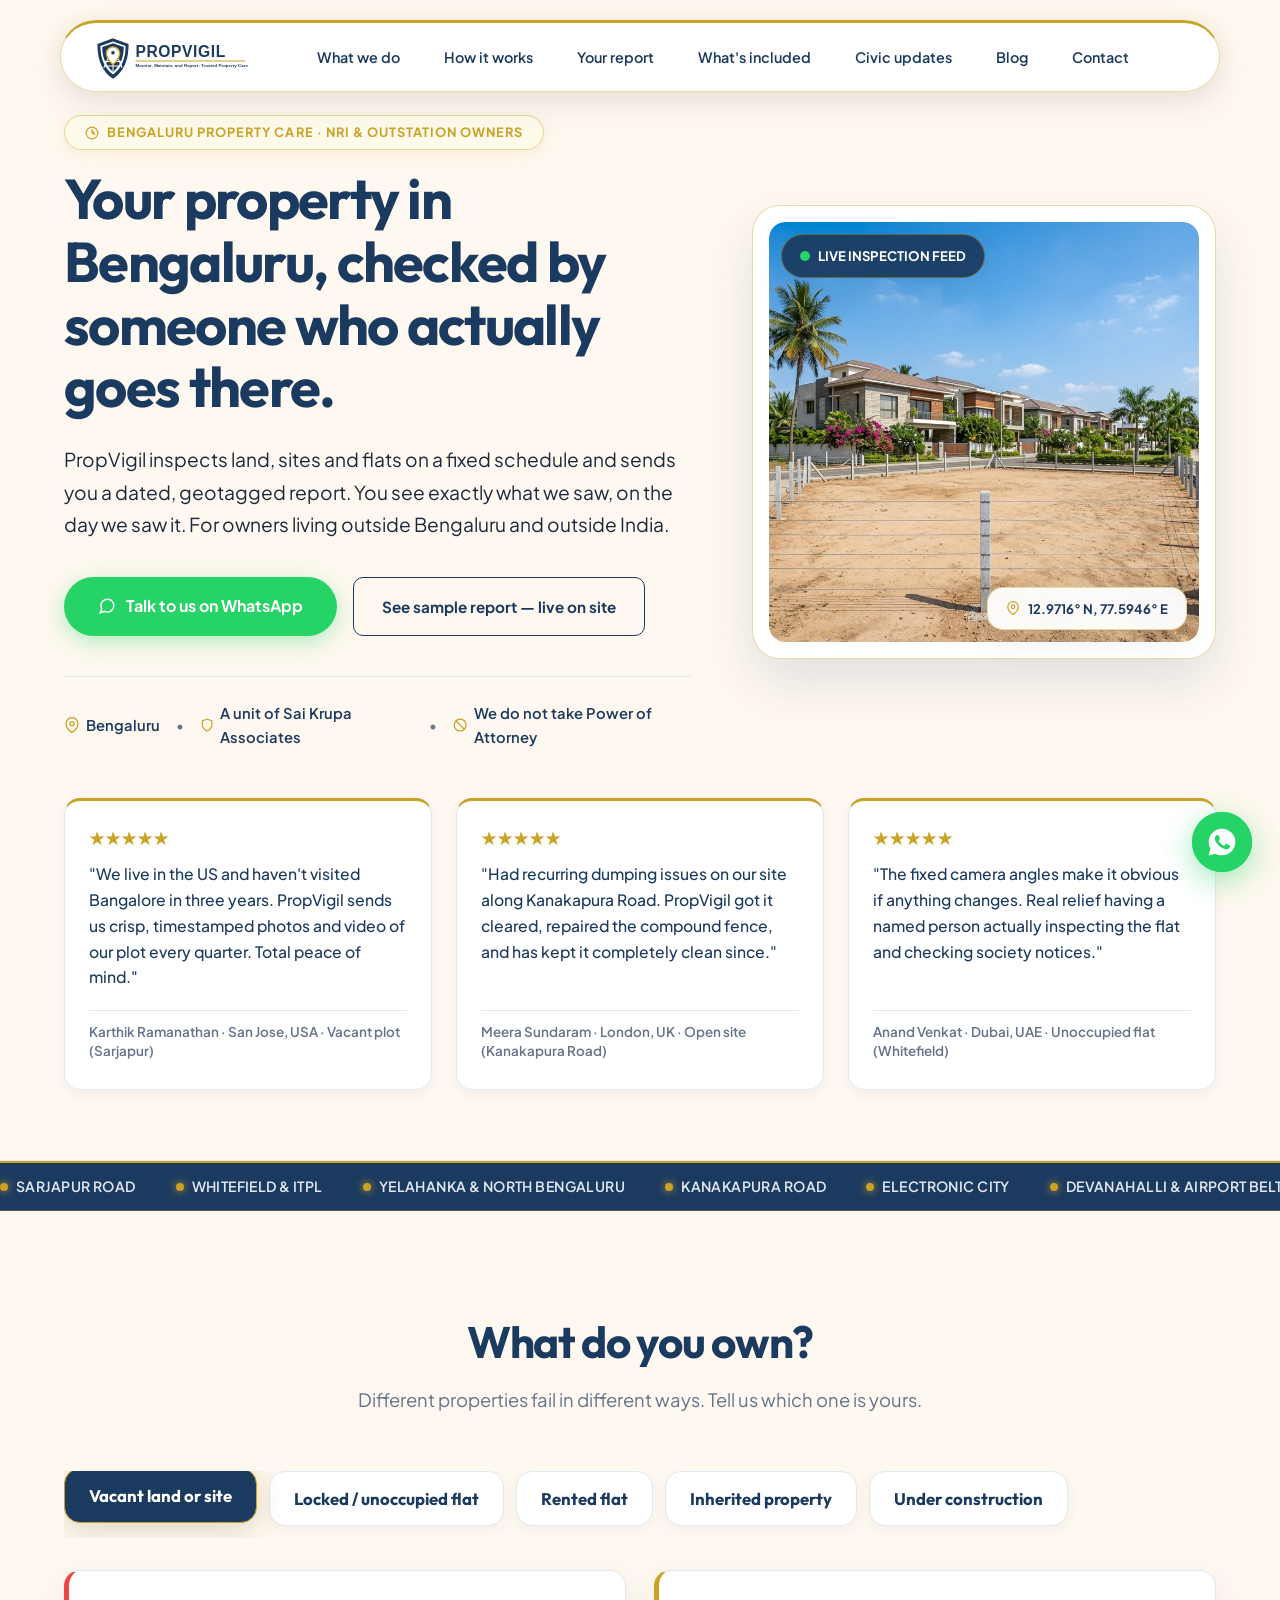
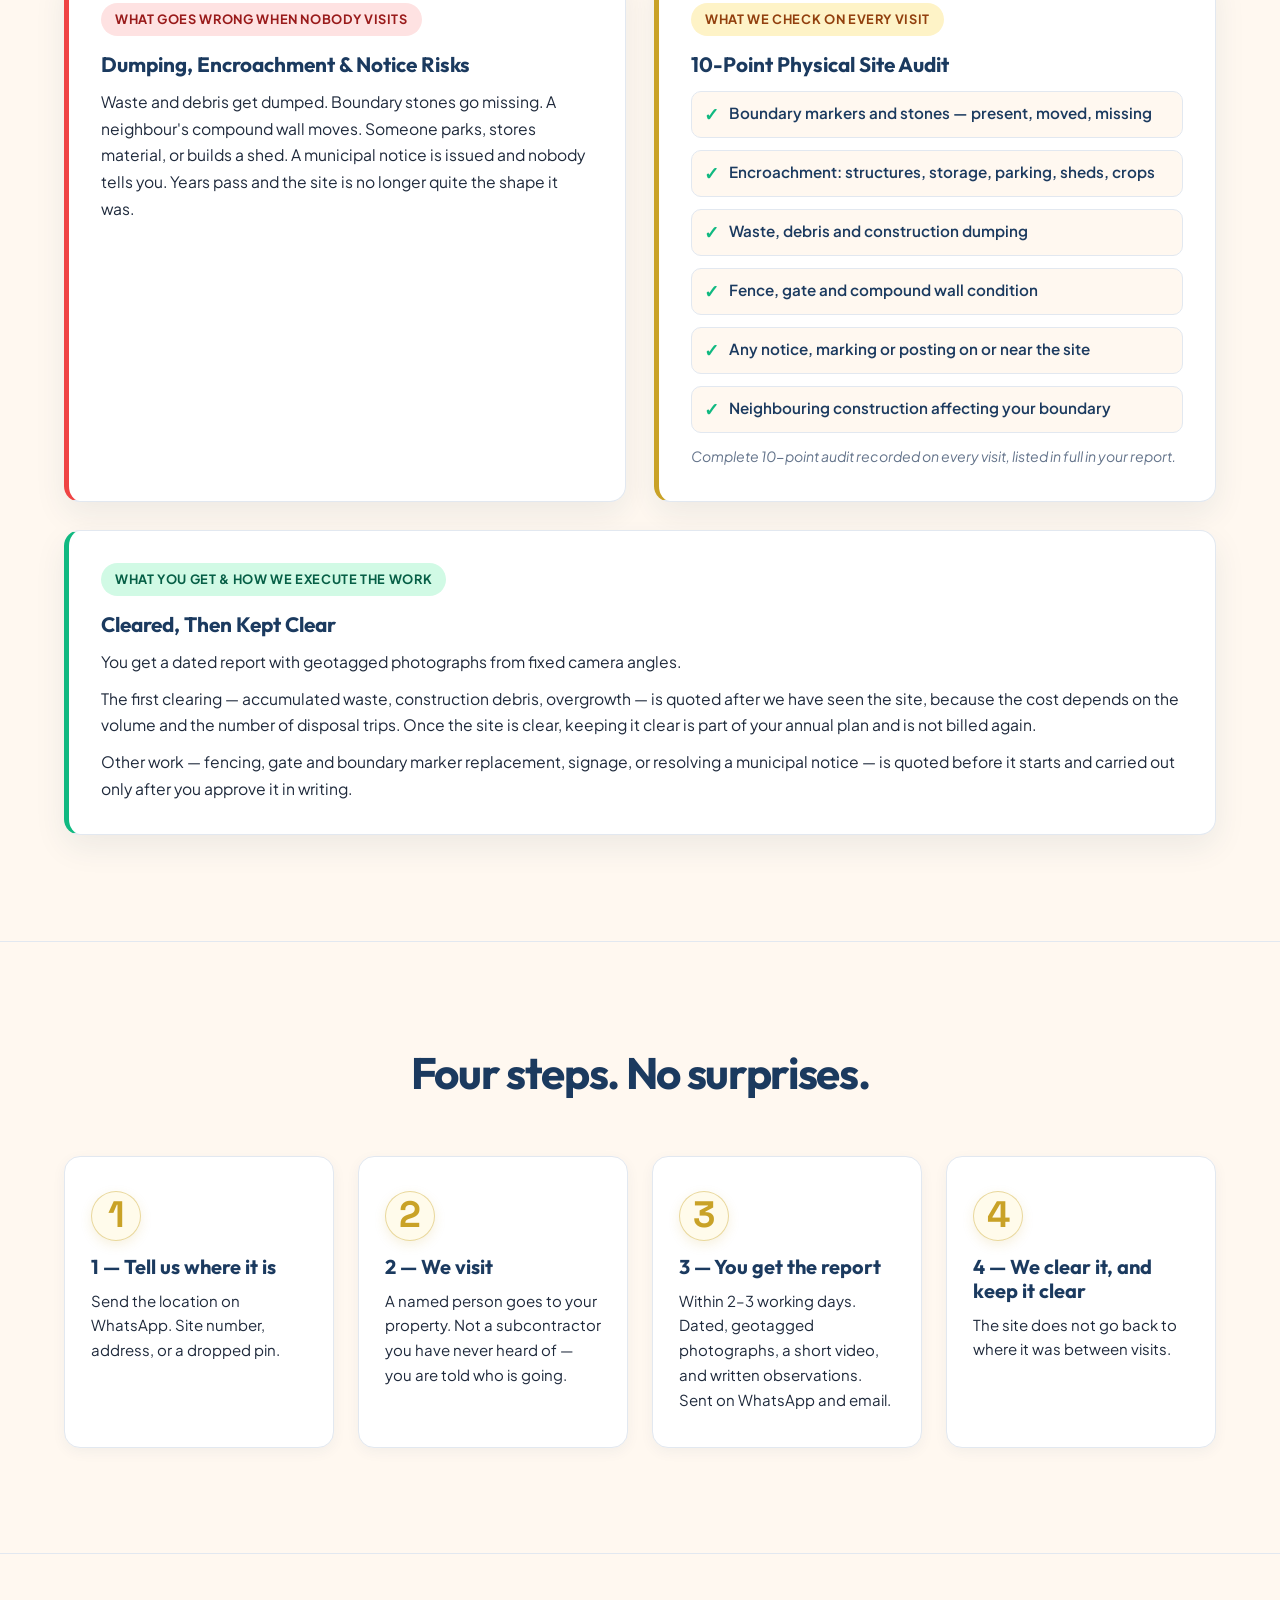
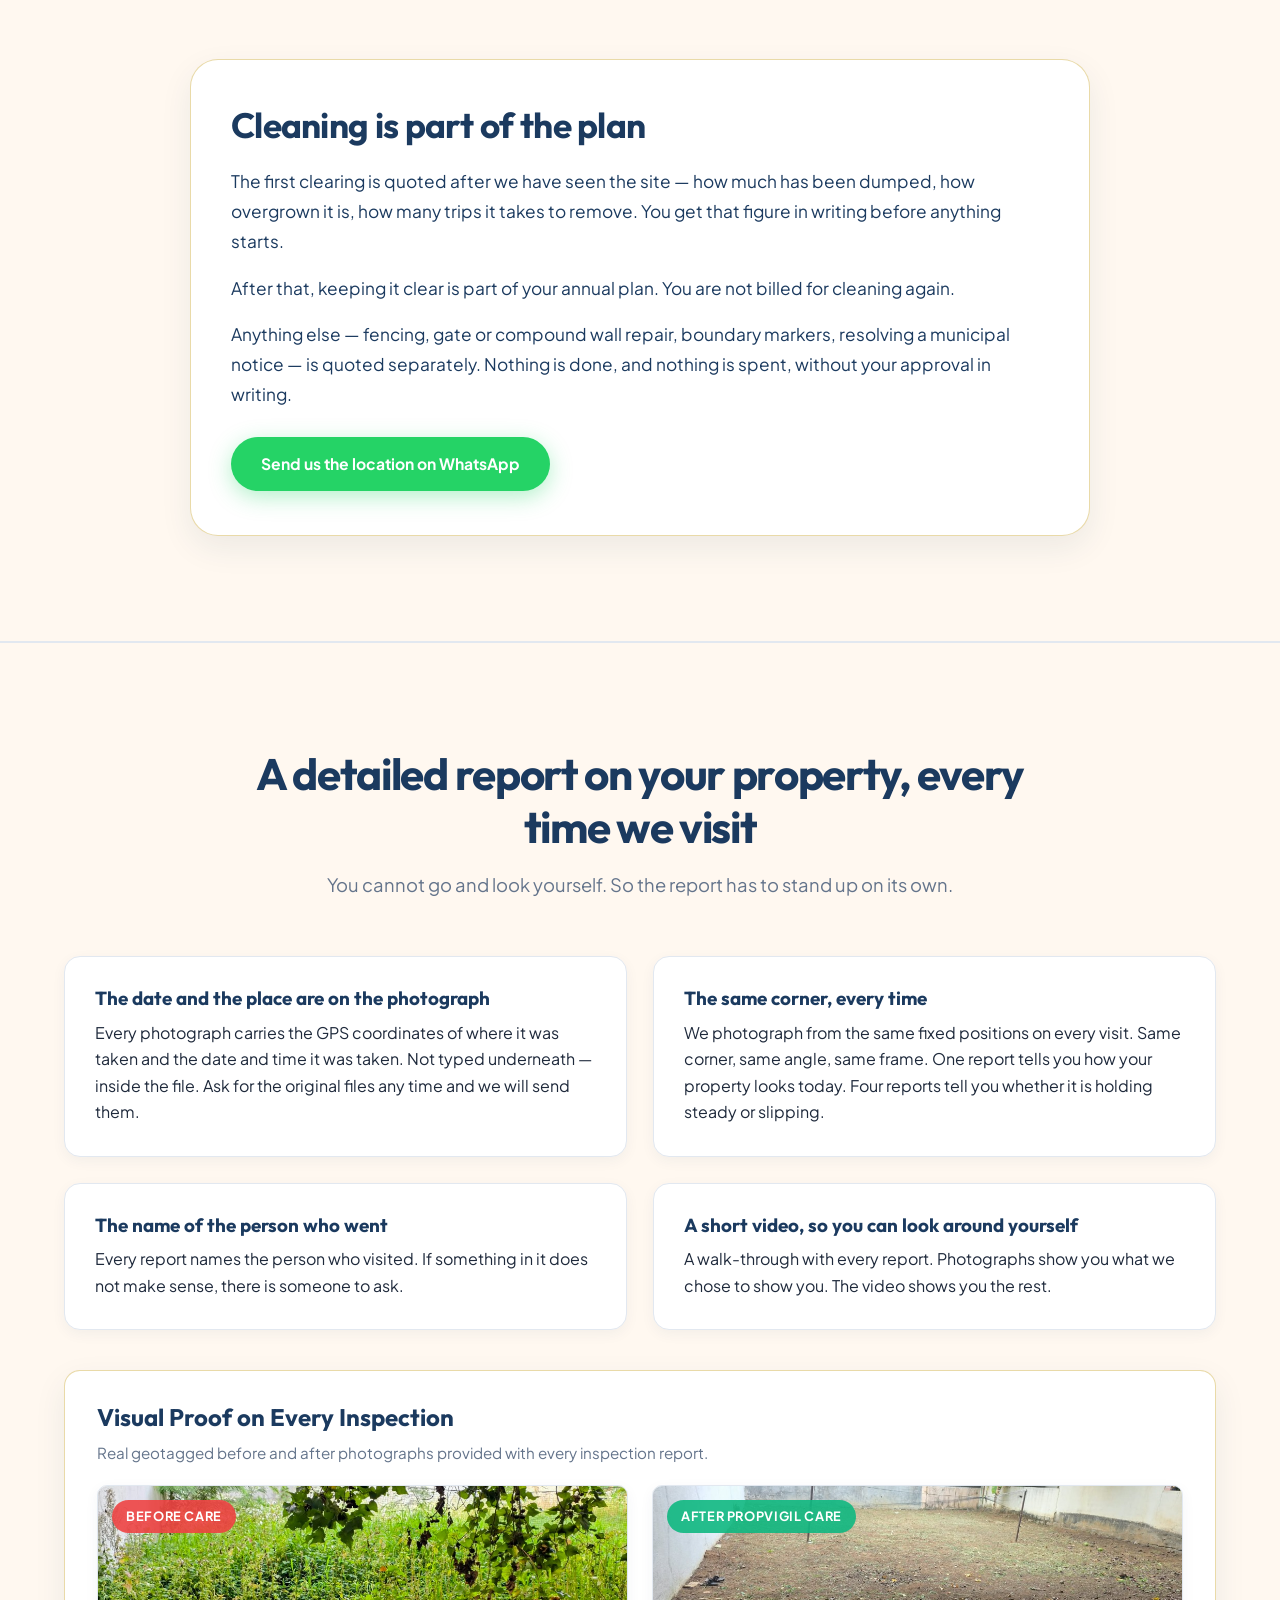
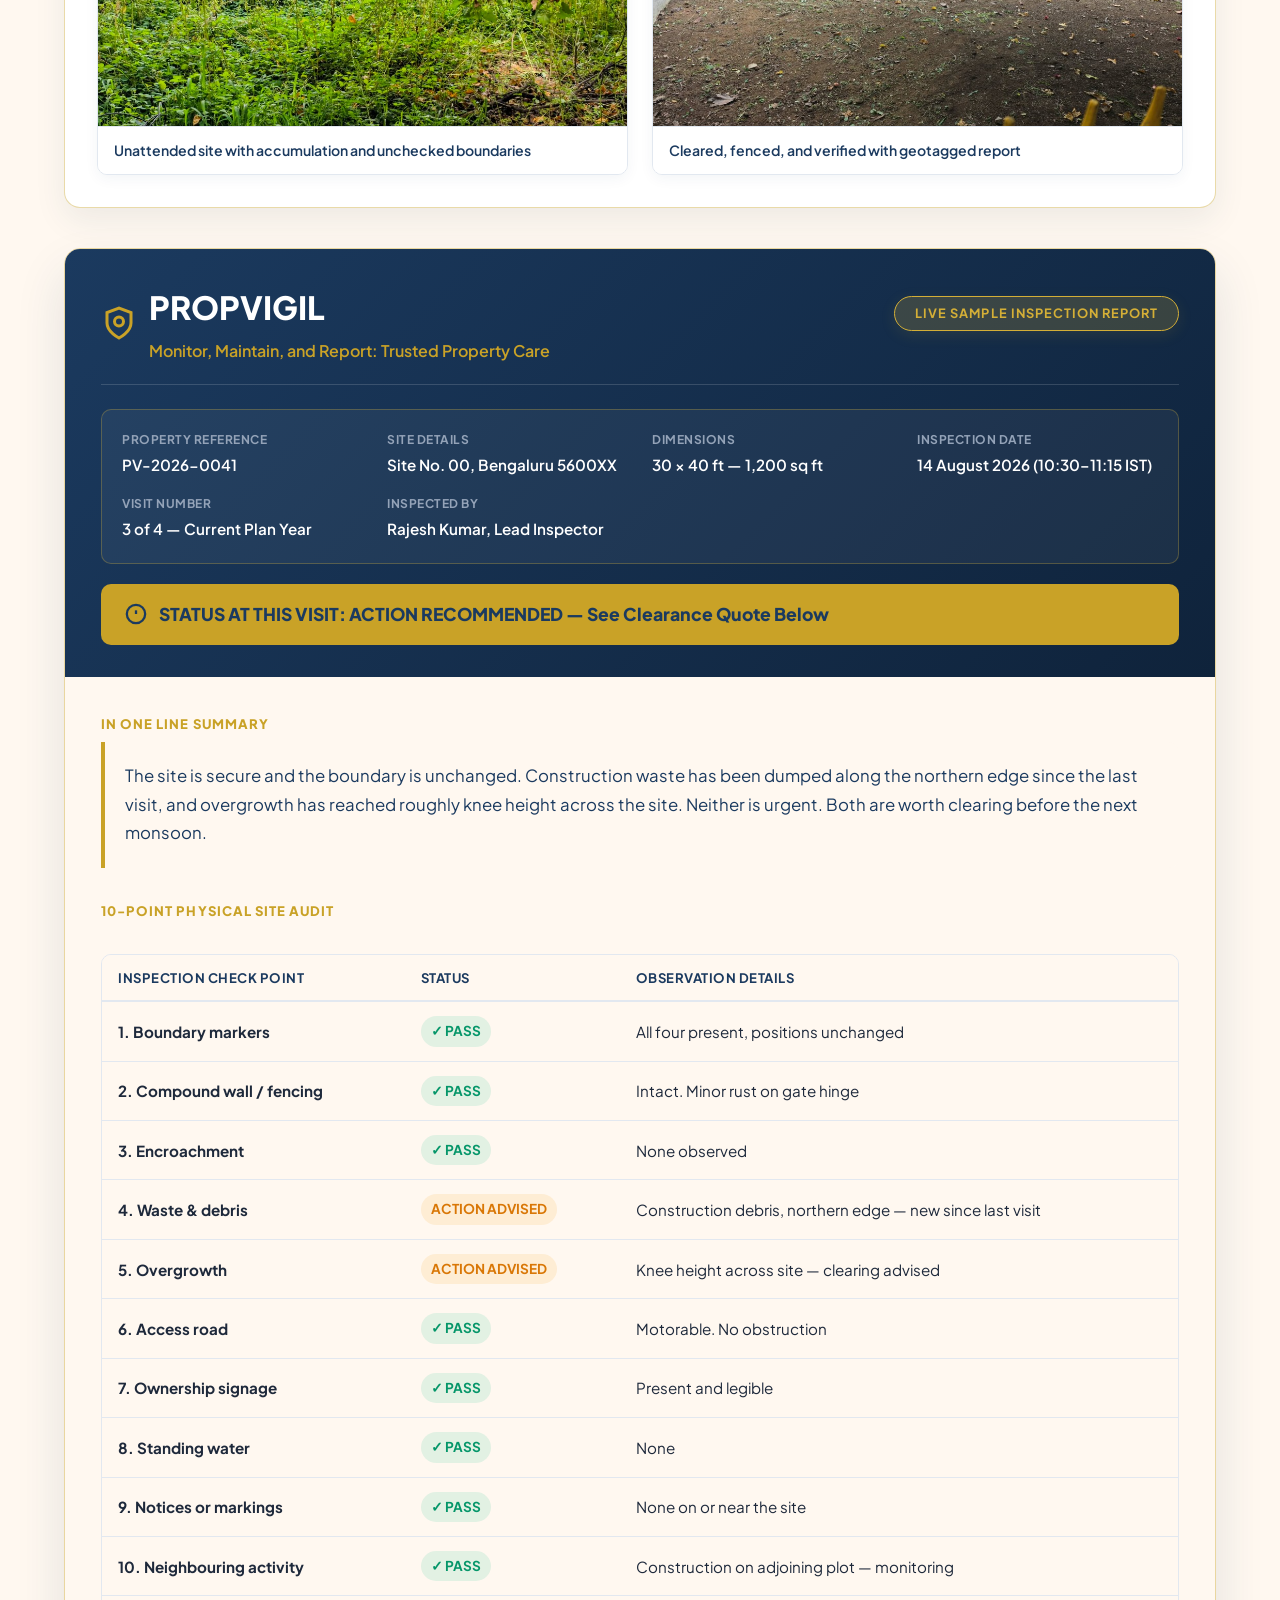
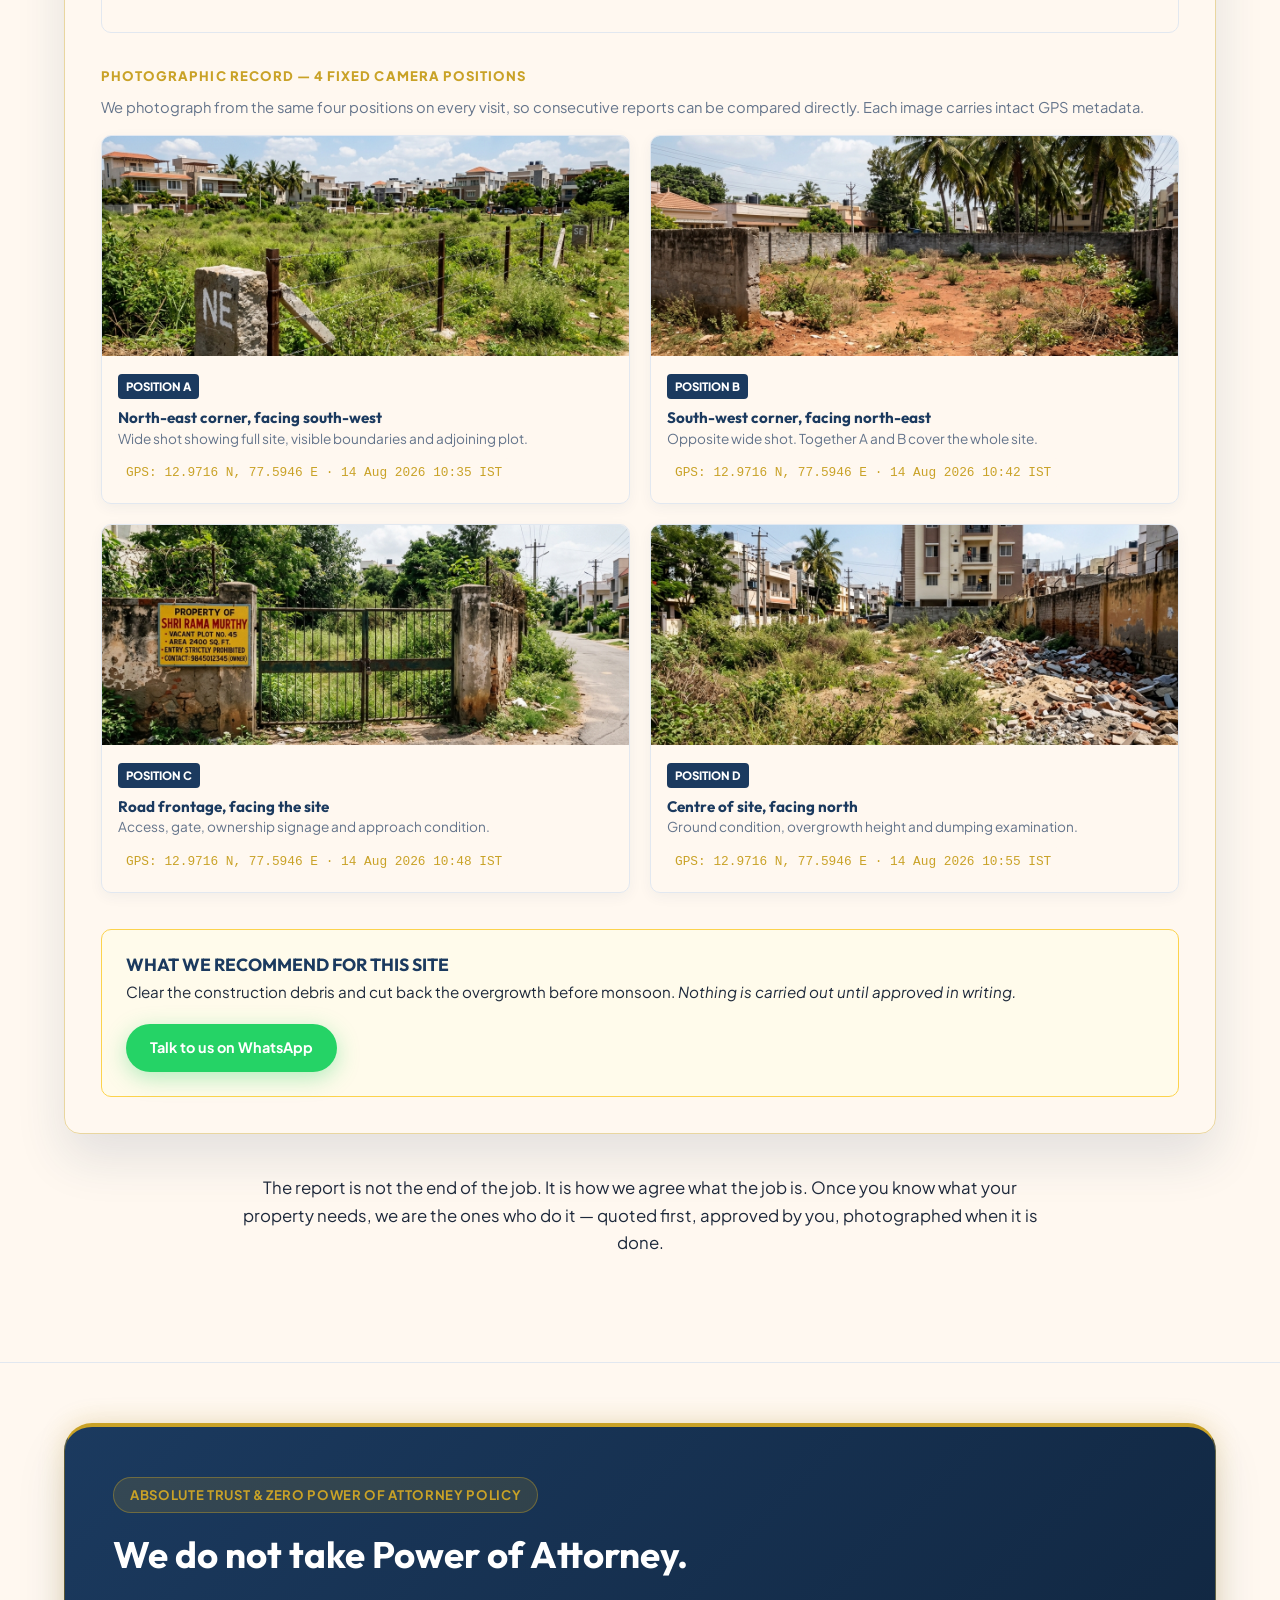
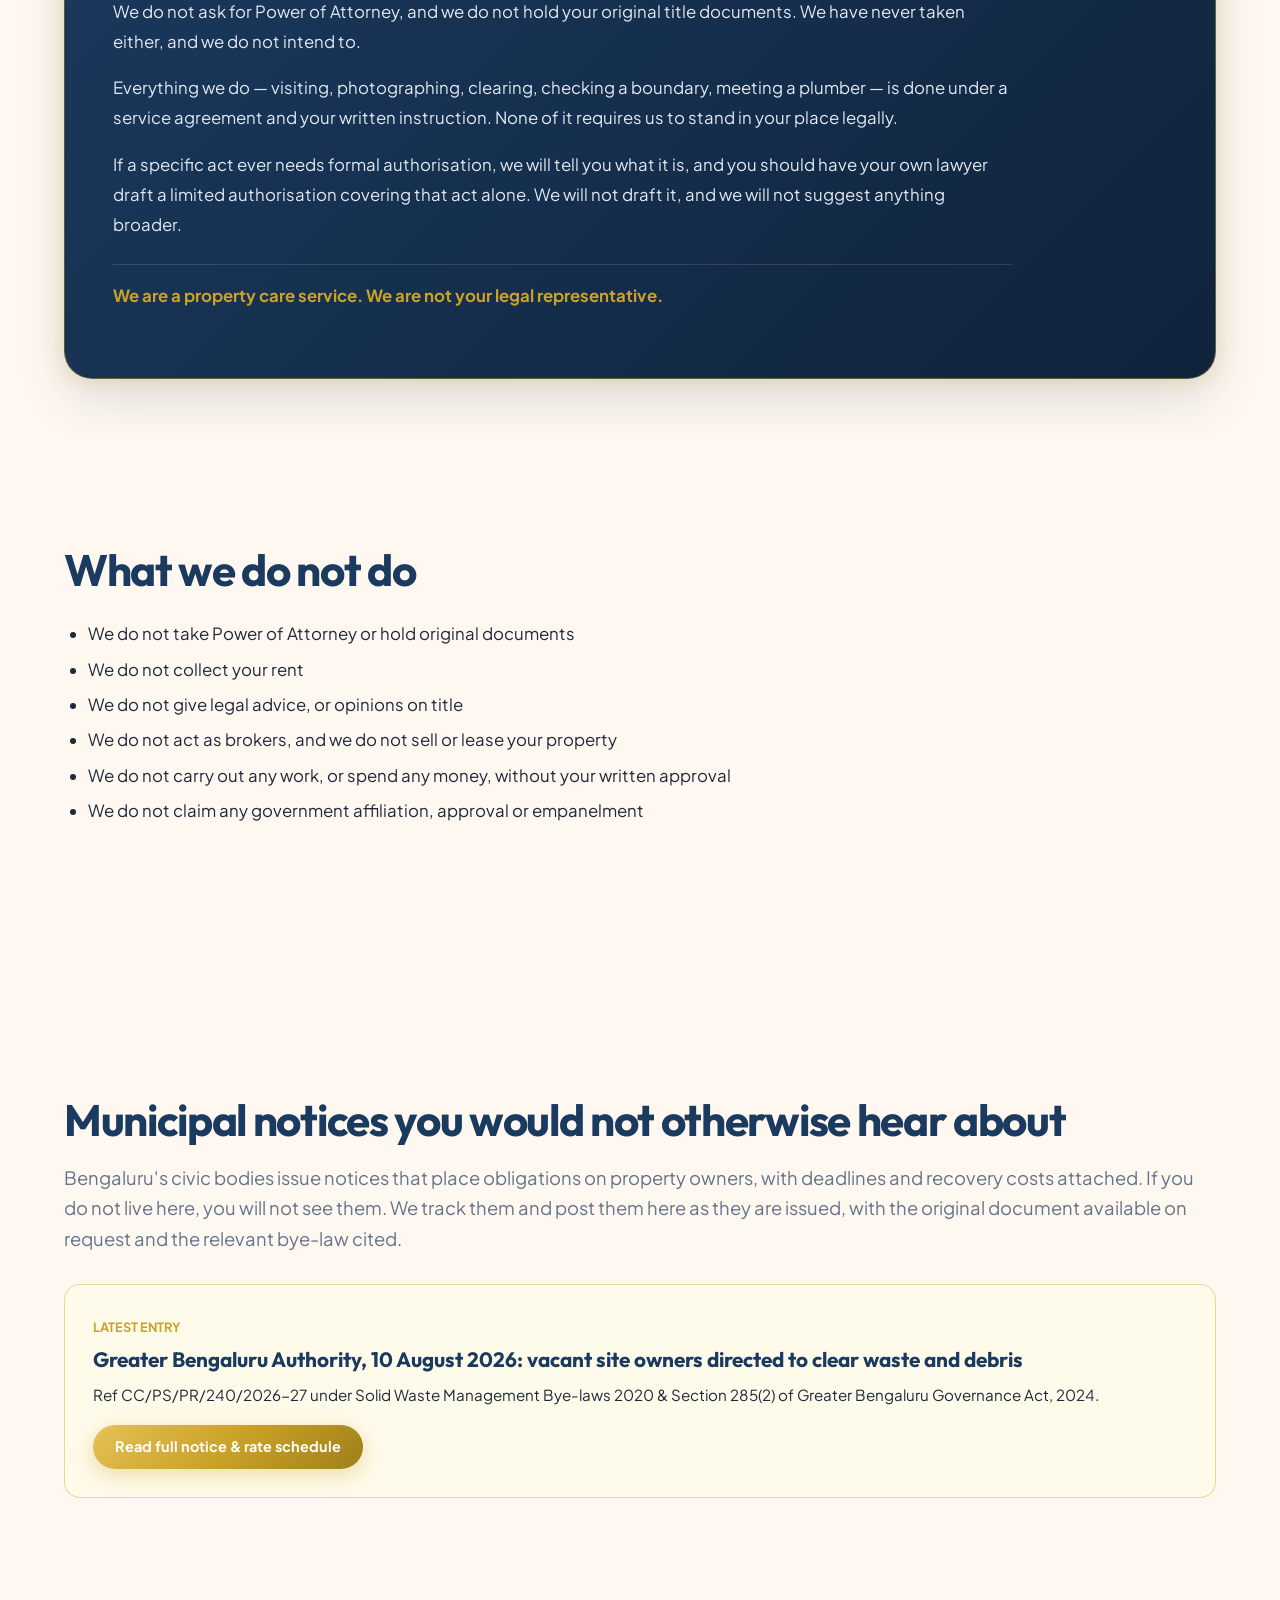
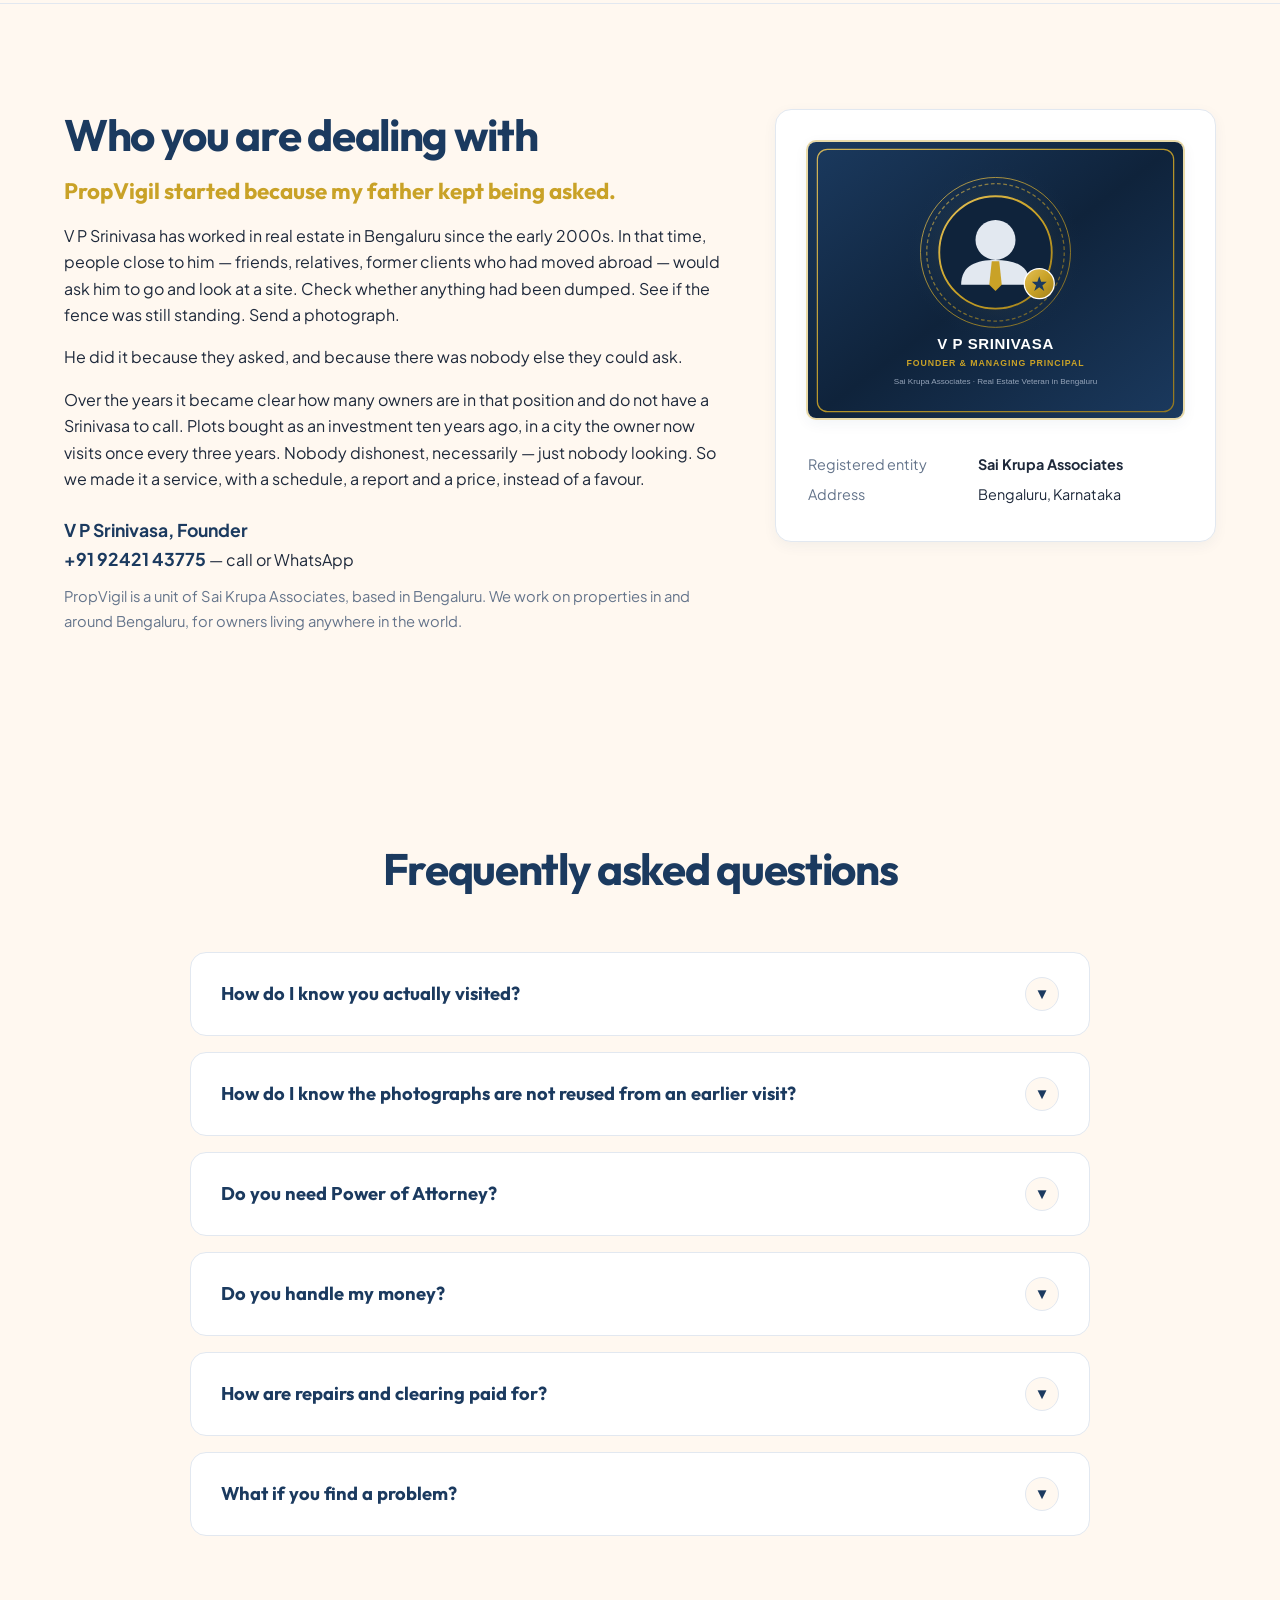
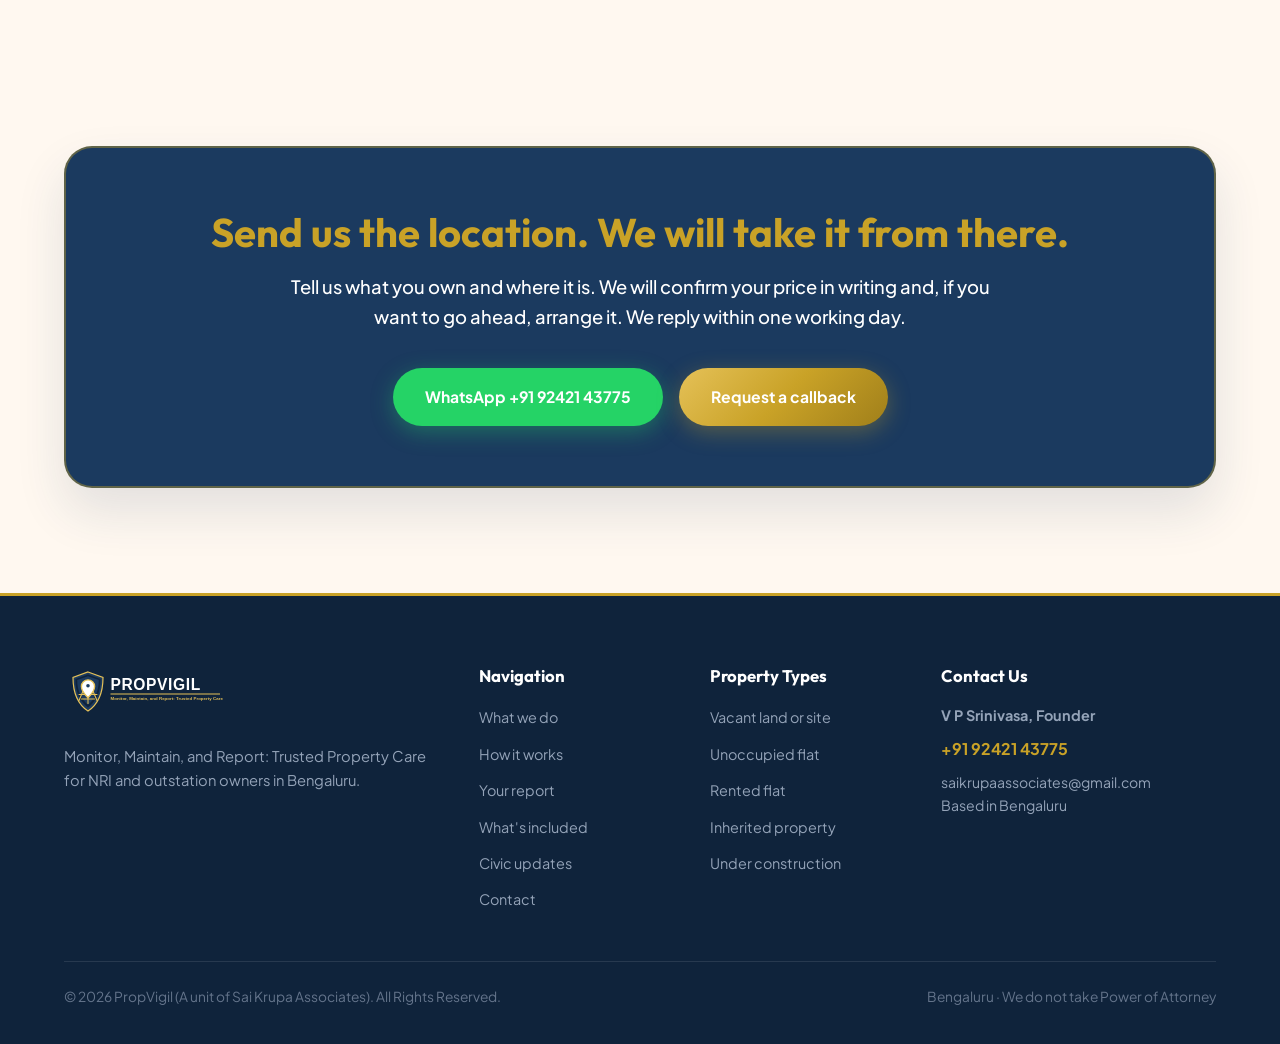
==== index.html @ 08d0af3b "Update PropVigil website" ====
<!DOCTYPE html>
<html lang="en">
<head>
  <meta charset="UTF-8">
  <meta name="viewport" content="width=device-width, initial-scale=1.0">
  <title>Property Management in Bengaluru for NRI and Outstation Owners | PropVigil</title>
  <meta name="description" content="PropVigil inspects land, sites and flats in Bengaluru on a fixed schedule and sends dated, geotagged reports. For NRI and outstation property owners. Founded by V P Srinivasa (Sai Krupa Associates).">

  <!-- Fonts & Styles -->
  <link rel="preconnect" href="https://fonts.googleapis.com">
  <link rel="preconnect" href="https://fonts.gstatic.com" crossorigin>
  <link href="https://fonts.googleapis.com/css2?family=Plus+Jakarta+Sans:wght@300;400;500;600;700;800&family=Outfit:wght@400;500;600;700;800&family=Space+Grotesk:wght@500;700&display=swap" rel="stylesheet">
  <link rel="stylesheet" href="css/style.css">

  <!-- Schema Markup (LocalBusiness, Service, FAQPage) -->
  <script type="application/ld+json">
  {
    "@context": "https://schema.org",
    "@type": "LocalBusiness",
    "name": "PropVigil",
    "legalName": "Sai Krupa Associates",
    "url": "http://localhost:3000/",
    "telephone": "+919242143775",
    "email": "saikrupaassociates@gmail.com",
    "address": {
      "@type": "PostalAddress",
      "addressLocality": "Bengaluru",
      "addressRegion": "Karnataka",
      "addressCountry": "IN"
    },
    "description": "PropVigil provides trusted property management, vacant site inspections, geotagged photo reports, boundary checks, and flat maintenance for NRI and outstation owners in Bengaluru."
  }
  </script>
</head>
<body>

  <!-- Floating Island Navigation Header -->
  <header class="site-header">
    <div class="header-inner">
      <a href="index.html" class="brand-logo">
        <img src="assets/logo.svg" alt="PropVigil - Trusted Property Care" style="height: 48px; width: auto; display: block;">
      </a>

      <ul class="nav-menu">
        <li><a href="#what-we-do" class="nav-link">What we do</a></li>
        <li><a href="#how-it-works" class="nav-link">How it works</a></li>
        <li><a href="#the-report" class="nav-link">Your report</a></li>
        <li><a href="pricing.html" class="nav-link">What's included</a></li>
        <li><a href="civic-updates.html" class="nav-link">Civic updates</a></li>
        <li><a href="blog.html" class="nav-link">Blog</a></li>
        <li><a href="contact.html" class="nav-link">Contact</a></li>
      </ul>

      <div style="display: flex; gap: 12px; align-items: center;">
        <button class="mobile-nav-toggle" aria-label="Toggle navigation">☰</button>
      </div>
    </div>
  </header>

  <!-- Section 1: Hero -->
  <section class="hero-section">
    <div class="container">
      <div class="hero-grid">
        <div class="hero-content reveal-on-scroll">
          <div class="badge-chip">
            <svg width="14" height="14" viewBox="0 0 24 24" fill="none" stroke="currentColor" stroke-width="2"><circle cx="12" cy="12" r="10"/><polygon points="12 6 12 12 16 14"/></svg>
            <span>Bengaluru Property Care · NRI & Outstation Owners</span>
          </div>

          <h1 class="hero-title">
            Your property in Bengaluru, checked by someone who actually goes there.
          </h1>

          <p class="hero-subheading">
            PropVigil inspects land, sites and flats on a fixed schedule and sends you a dated, geotagged report. You see exactly what we saw, on the day we saw it. For owners living outside Bengaluru and outside India.
          </p>

          <div class="hero-buttons">
            <a href="https://wa.me/919242143775" target="_blank" class="btn btn-whatsapp" style="padding: 16px 34px; font-size: 1rem;">
              <svg width="18" height="18" viewBox="0 0 24 24" fill="none" stroke="currentColor" stroke-width="2"><path d="M21 11.5a8.38 8.38 0 0 1-.9 3.8 8.5 8.5 0 0 1-7.6 4.7 8.38 8.38 0 0 1-3.8-.9L3 21l1.9-5.7a8.38 8.38 0 0 1-.9-3.8 8.5 8.5 0 0 1 4.7-7.6 8.38 8.38 0 0 1 3.8-.9h.5a8.48 8.48 0 0 1 8 8v.5z"/></svg>
              <span>Talk to us on WhatsApp</span>
            </a>

            <a href="#the-report" class="btn btn-secondary" style="padding: 16px 28px; font-size: 0.95rem; background: var(--bg-white); border: 1.5px solid var(--brand-navy); color: var(--brand-navy); border-radius: var(--radius-sm); font-weight: 700; display: inline-flex; align-items: center; gap: 8px;">
              <span>See sample report — live on site</span>
            </a>
          </div>

          <div class="trust-strip">
            <div class="trust-chip">
              <svg width="16" height="16" viewBox="0 0 24 24" fill="none" stroke="currentColor" stroke-width="2"><path d="M21 10c0 7-9 13-9 13s-9-6-9-13a9 9 0 0 1 18 0z"/><circle cx="12" cy="10" r="3"/></svg>
              <span>Bengaluru</span>
            </div>
            <span>•</span>
            <div class="trust-chip">
              <svg width="16" height="16" viewBox="0 0 24 24" fill="none" stroke="currentColor" stroke-width="2"><path d="M12 22s8-4 8-10V5l-8-3-8 3v7c0 6 8 10 8 10z"/></svg>
              <span>A unit of Sai Krupa Associates</span>
            </div>
            <span>•</span>
            <div class="trust-chip">
              <svg width="16" height="16" viewBox="0 0 24 24" fill="none" stroke="currentColor" stroke-width="2"><circle cx="12" cy="12" r="10"/><line x1="4.93" y1="4.93" x2="19.07" y2="19.07"/></svg>
              <span>We do not take Power of Attorney</span>
            </div>
          </div>
        </div>

        <div class="hero-visual reveal-on-scroll">
          <div class="hero-image-card">
            <div class="floating-overlay-badge">
              <span class="live-dot"></span>
              <span>LIVE INSPECTION FEED</span>
            </div>
            <div class="hero-image-wrap">
              <img src="assets/hero.jpg" alt="Monitored Property Site in Bengaluru">
            </div>
            <div class="floating-geotag-badge">
              <svg width="14" height="14" viewBox="0 0 24 24" fill="none" stroke="#C9A227" stroke-width="2"><path d="M21 10c0 7-9 13-9 13s-9-6-9-13a9 9 0 0 1 18 0z"/><circle cx="12" cy="10" r="3"/></svg>
              <span>12.9716° N, 77.5946° E</span>
            </div>
          </div>
        </div>
      </div>

      <!-- Reviews Block (Replaces stats bar per A1) -->
      <div class="reviews-block reveal-on-scroll">
        <div class="reviews-grid">
          <div class="review-card">
            <div class="review-stars">★★★★★</div>
            <p class="review-text">"We live in the US and haven't visited Bangalore in three years. PropVigil sends us crisp, timestamped photos and video of our plot every quarter. Total peace of mind."</p>
            <div class="review-attribution">Karthik Ramanathan · San Jose, USA · Vacant plot (Sarjapur)</div>
          </div>

          <div class="review-card">
            <div class="review-stars">★★★★★</div>
            <p class="review-text">"Had recurring dumping issues on our site along Kanakapura Road. PropVigil got it cleared, repaired the compound fence, and has kept it completely clean since."</p>
            <div class="review-attribution">Meera Sundaram · London, UK · Open site (Kanakapura Road)</div>
          </div>

          <div class="review-card">
            <div class="review-stars">★★★★★</div>
            <p class="review-text">"The fixed camera angles make it obvious if anything changes. Real relief having a named person actually inspecting the flat and checking society notices."</p>
            <div class="review-attribution">Anand Venkat · Dubai, UAE · Unoccupied flat (Whitefield)</div>
          </div>
        </div>
      </div>
    </div>
  </section>
    </div>
  </section>

  <!-- Location Coverage Animated Ticker Strip -->
  <div class="location-ticker-strip">
    <div class="ticker-wrap">
      <div class="ticker-item"><span class="city-dot"></span> SARJAPUR ROAD</div>
      <div class="ticker-item"><span class="city-dot"></span> WHITEFIELD &amp; ITPL</div>
      <div class="ticker-item"><span class="city-dot"></span> YELAHANKA &amp; NORTH BENGALURU</div>
      <div class="ticker-item"><span class="city-dot"></span> KANAKAPURA ROAD</div>
      <div class="ticker-item"><span class="city-dot"></span> ELECTRONIC CITY</div>
      <div class="ticker-item"><span class="city-dot"></span> DEVANAHALLI &amp; AIRPORT BELT</div>
      <div class="ticker-item"><span class="city-dot"></span> BANNERGHATTA ROAD</div>
      <div class="ticker-item"><span class="city-dot"></span> HSR LAYOUT &amp; KORAMANGALA</div>
      <div class="ticker-item"><span class="city-dot"></span> HENNUR &amp; THANISANDRA</div>
      <div class="ticker-item"><span class="city-dot"></span> SARJAPUR ROAD</div>
      <div class="ticker-item"><span class="city-dot"></span> WHITEFIELD &amp; ITPL</div>
      <div class="ticker-item"><span class="city-dot"></span> YELAHANKA &amp; NORTH BENGALURU</div>
    </div>
  </div>


  <!-- Section 2: What do you own? Expandable Accordion Blocks -->
  <section id="what-we-do" class="section-padding">
    <div class="container">
      <div class="section-header reveal-on-scroll">
        <h2 class="section-title">What do you own?</h2>
        <p class="section-intro">Different properties fail in different ways. Tell us which one is yours.</p>
      </div>

      <!-- Interactive Property Category Showcase -->
      <div class="prop-tabs-container reveal-on-scroll">
        <!-- Tab Navigation Bar -->
        <div class="prop-tab-nav">
          <button class="prop-tab-btn active" data-tab="panel-land">
            <span>Vacant land or site</span>
          </button>
          <button class="prop-tab-btn" data-tab="panel-flat">
            <span>Locked / unoccupied flat</span>
          </button>
          <button class="prop-tab-btn" data-tab="panel-rented">
            <span>Rented flat</span>
          </button>
          <button class="prop-tab-btn" data-tab="panel-inherited">
            <span>Inherited property</span>
          </button>
          <button class="prop-tab-btn" data-tab="panel-construction">
            <span>Under construction</span>
          </button>
        </div>

        <!-- Panel 1: Vacant Land -->
        <div id="panel-land" class="prop-tab-panel active">
          <div class="prop-details-grid">
            <div class="prop-info-card warning-card">
              <span class="card-header-badge red">WHAT GOES WRONG WHEN NOBODY VISITS</span>
              <h4>Dumping, Encroachment &amp; Notice Risks</h4>
              <p>Waste and debris get dumped. Boundary stones go missing. A neighbour's compound wall moves. Someone parks, stores material, or builds a shed. A municipal notice is issued and nobody tells you. Years pass and the site is no longer quite the shape it was.</p>
            </div>

            <div class="prop-info-card checklist-card">
              <span class="card-header-badge gold">WHAT WE CHECK ON EVERY VISIT</span>
              <h4>10-Point Physical Site Audit</h4>
              <ul class="check-list-grid">
                <li>Boundary markers and stones — present, moved, missing</li>
                <li>Encroachment: structures, storage, parking, sheds, crops</li>
                <li>Waste, debris and construction dumping</li>
                <li>Fence, gate and compound wall condition</li>
                <li>Any notice, marking or posting on or near the site</li>
                <li>Neighbouring construction affecting your boundary</li>
              </ul>
              <p style="font-size: 0.88rem; color: var(--text-muted); margin-top: 12px;"><em>Complete 10-point audit recorded on every visit, listed in full in your report.</em></p>
            </div>

            <div class="prop-info-card execution-card">
              <span class="card-header-badge green">WHAT YOU GET &amp; HOW WE EXECUTE THE WORK</span>
              <h4>Cleared, Then Kept Clear</h4>
              <p>You get a dated report with geotagged photographs from fixed camera angles.</p>
              <p style="margin-top: 10px;">The first clearing — accumulated waste, construction debris, overgrowth — is quoted after we have seen the site, because the cost depends on the volume and the number of disposal trips. Once the site is clear, keeping it clear is part of your annual plan and is not billed again.</p>
              <p style="margin-top: 10px;">Other work — fencing, gate and boundary marker replacement, signage, or resolving a municipal notice — is quoted before it starts and carried out only after you approve it in writing.</p>
            </div>
          </div>
        </div>

        <!-- Panel 2: Locked Flat -->
        <div id="panel-flat" class="prop-tab-panel">
          <div class="prop-details-grid">
            <div class="prop-info-card warning-card">
              <span class="card-header-badge red">WHAT GOES WRONG WHEN NOBODY VISITS</span>
              <h4>Damp, Leakage &amp; Silent Deterioration</h4>
              <p>An empty flat deteriorates faster than empty land. Damp spreads behind furniture. A slow leak from the flat above goes unnoticed for a year. Seals perish, taps seize, drains dry out and let smells in. Pests settle. Society dues accumulate quietly until there is a notice on the door.</p>
            </div>

            <div class="prop-info-card checklist-card">
              <span class="card-header-badge gold">WHAT WE CHECK ON EVERY VISIT</span>
              <h4>Full Apartment Health Check</h4>
              <ul class="check-list-grid">
                <li>Ceilings, walls and skirting for damp, seepage and cracks</li>
                <li>All taps and drains run, traps refilled, flat aired</li>
                <li>Pest signs — droppings, nesting, termite trails</li>
                <li>Electrical and water meter readings recorded</li>
                <li>Doors, locks, grilles and balcony condition</li>
                <li>Society notices, circulars and dues status</li>
              </ul>
              <p style="font-size: 0.88rem; color: var(--text-muted); margin-top: 12px;"><em>Plus a further ten checks on every visit, listed in full in your report.</em></p>
            </div>

            <div class="prop-info-card execution-card">
              <span class="card-header-badge green">WHAT YOU GET &amp; HOW WE EXECUTE THE WORK</span>
              <h4>Room-by-Room Report &amp; Maintenance Execution</h4>
              <p>Room-by-room photographs and recorded meter readings. We handle damp/seepage repairs, plumbing, electrical fixes, pest control, deep cleaning before move-in, and society dues payments. Each job is quoted and approved in writing first.</p>
            </div>
          </div>
        </div>

        <!-- Panel 3: Rented Flat -->
        <div id="panel-rented" class="prop-tab-panel">
          <div class="prop-details-grid">
            <div class="prop-info-card warning-card">
              <span class="card-header-badge red">WHAT GOES WRONG WHEN NOBODY VISITS</span>
              <h4>Late Rent, Subletting &amp; Handover Disputes</h4>
              <p>Rent arrives late, then later, then with explanations. The flat is sublet without your knowledge. Damage accumulates and is only discovered at handover, by which time the deposit argument is already lost. Society compliance lapses in your name.</p>
            </div>

            <div class="prop-info-card checklist-card">
              <span class="card-header-badge gold">WHAT WE CHECK ON EVERY VISIT</span>
              <h4>Tenant &amp; Compliance Audit</h4>
              <ul class="check-list-grid">
                <li>Rent received, verified against agreed date</li>
                <li>Tenant in occupancy — named tenant verified</li>
                <li>Flat condition checked against move-in record</li>
                <li>Maintenance issues reported by tenant</li>
                <li>Society dues and compliance status</li>
                <li>Agreement and renewal dates tracked</li>
              </ul>
            </div>

            <div class="prop-info-card execution-card">
              <span class="card-header-badge green">WHAT YOU GET &amp; HOW WE EXECUTE THE WORK</span>
              <h4>Condition Reports &amp; Handover Coordination</h4>
              <p>Move-in and move-out condition reports with photographs so deposit arguments are settled on clear evidence. We follow up on late rent, coordinate repairs, and handle tenant handovers. <em>Note: We do not collect your rent; rent is paid by tenant directly to your bank account.</em></p>
            </div>
          </div>
        </div>

        <!-- Panel 4: Inherited Property -->
        <div id="panel-inherited" class="prop-tab-panel">
          <div class="prop-details-grid">
            <div class="prop-info-card warning-card">
              <span class="card-header-badge red">WHAT GOES WRONG WHEN NOBODY VISITS</span>
              <h4>Unclear Boundaries &amp; Unauthorized Possession</h4>
              <p>Often the owner does not know precisely what they own. Boundaries are described by landmarks that no longer exist. A relative or long-standing occupant is in possession. Records are incomplete. Nothing is urgent until it suddenly is.</p>
            </div>

            <div class="prop-info-card checklist-card">
              <span class="card-header-badge gold">WHAT WE DO ON OUR FIRST VISIT</span>
              <h4>One-Time Property Ground Survey</h4>
              <p>We locate the property, photograph it, record its present condition and who is in occupation, and give you a written account of what is actually there. What you do next is your decision — and if it needs a lawyer, we will say so plainly.</p>
            </div>

            <div class="prop-info-card execution-card">
              <span class="card-header-badge green">WHAT YOU GET &amp; HOW WE EXECUTE THE WORK</span>
              <h4>Site Clearing, Boundary Fencing &amp; Regular Oversight</h4>
              <p>Clearing years of accumulated waste and overgrowth, re-establishing unclear boundaries on the ground, securing the plot with fencing and signage, followed by regular scheduled visits so the property does not drift again.</p>
            </div>
          </div>
        </div>

        <!-- Panel 5: Under Construction -->
        <div id="panel-construction" class="prop-tab-panel">
          <div class="prop-details-grid">
            <div class="prop-info-card warning-card">
              <span class="card-header-badge red">WHAT GOES WRONG WHEN NOBODY VISITS</span>
              <h4>Unfiltered Progress Updates &amp; Handover Snags</h4>
              <p>Progress updates come from the party with an interest in progress sounding good. Delays are described as minor until possession is a year late.</p>
            </div>

            <div class="prop-info-card checklist-card">
              <span class="card-header-badge gold">WHAT WE DO ON EVERY VISIT</span>
              <h4>Independent Project Construction Audit</h4>
              <p>Scheduled visits to your unit and the project, photographed and dated. Construction stage recorded. Independent snagging observations compiled at handover stage so you get an account that is not the builder's account.</p>
            </div>

            <div class="prop-info-card execution-card">
              <span class="card-header-badge green">WHAT YOU GET &amp; HOW WE EXECUTE THE WORK</span>
              <h4>Builder Follow-up &amp; Snagging Inspection</h4>
              <p>We follow up with the builder's site office on your behalf, record the snag list with photographs at handover, and take over regular property care once you take possession.</p>
            </div>
          </div>
        </div>
      </div>
    </div>
  </section>

  <!-- Section 3: How it works (A3) -->
  <section id="how-it-works" class="section-padding" style="background: var(--bg-light); border-top: 1px solid var(--border-light); border-bottom: 1px solid var(--border-light);">
    <div class="container">
      <div class="section-header reveal-on-scroll">
        <h2 class="section-title">Four steps. No surprises.</h2>
      </div>

      <div class="steps-grid reveal-on-scroll">
        <div class="step-card">
          <div class="step-number">1</div>
          <h3>1 — Tell us where it is</h3>
          <p>Send the location on WhatsApp. Site number, address, or a dropped pin.</p>
        </div>

        <div class="step-card">
          <div class="step-number">2</div>
          <h3>2 — We visit</h3>
          <p>A named person goes to your property. Not a subcontractor you have never heard of — you are told who is going.</p>
        </div>

        <div class="step-card">
          <div class="step-number">3</div>
          <h3>3 — You get the report</h3>
          <p>Within 2–3 working days. Dated, geotagged photographs, a short video, and written observations. Sent on WhatsApp and email.</p>
        </div>

        <div class="step-card">
          <div class="step-number">4</div>
          <h3>4 — We clear it, and keep it clear</h3>
          <p>The site does not go back to where it was between visits.</p>
        </div>
      </div>
    </div>
  </section>

  <!-- Section: Cleaning is part of the plan (A2) -->
  <section class="section-padding" style="background: var(--bg-dark); border-bottom: 1px solid var(--border-light);">
    <div class="container">
      <div class="cleaning-plan-card reveal-on-scroll">
        <h2 class="cleaning-plan-title">Cleaning is part of the plan</h2>
        <div class="cleaning-plan-body">
          <p>The first clearing is quoted after we have seen the site — how much has been dumped, how overgrown it is, how many trips it takes to remove. You get that figure in writing before anything starts.</p>
          <p>After that, keeping it clear is part of your annual plan. You are not billed for cleaning again.</p>
          <p>Anything else — fencing, gate or compound wall repair, boundary markers, resolving a municipal notice — is quoted separately. Nothing is done, and nothing is spent, without your approval in writing.</p>
        </div>
        <div style="margin-top: 24px;">
          <a href="https://wa.me/919242143775" target="_blank" class="btn btn-whatsapp" style="padding: 14px 30px;">
            <span>Send us the location on WhatsApp</span>
          </a>
        </div>
      </div>
    </div>
  </section>

  <!-- Section 4: A detailed report on your property (A5) -->
  <section id="the-report" class="section-padding report-section">
    <div class="container">
      <div class="section-header reveal-on-scroll">
        <h2 class="section-title">A detailed report on your property, every time we visit</h2>
        <p class="section-intro">You cannot go and look yourself. So the report has to stand up on its own.</p>
      </div>

      <div class="report-grid reveal-on-scroll">
        <div class="report-feature-card">
          <h4>The date and the place are on the photograph</h4>
          <p>Every photograph carries the GPS coordinates of where it was taken and the date and time it was taken. Not typed underneath — inside the file. Ask for the original files any time and we will send them.</p>
        </div>

        <div class="report-feature-card">
          <h4>The same corner, every time</h4>
          <p>We photograph from the same fixed positions on every visit. Same corner, same angle, same frame. One report tells you how your property looks today. Four reports tell you whether it is holding steady or slipping.</p>
        </div>

        <div class="report-feature-card">
          <h4>The name of the person who went</h4>
          <p>Every report names the person who visited. If something in it does not make sense, there is someone to ask.</p>
        </div>

        <div class="report-feature-card">
          <h4>A short video, so you can look around yourself</h4>
          <p>A walk-through with every report. Photographs show you what we chose to show you. The video shows you the rest.</p>
        </div>
      </div>

      <!-- Before / After Property Transformation Showcase -->
      <div class="before-after-container reveal-on-scroll">
        <h3 style="font-size: 1.5rem; color: var(--brand-navy); margin-bottom: 8px;">Visual Proof on Every Inspection</h3>
        <p style="color: var(--text-muted); font-size: 0.95rem;">Real geotagged before and after photographs provided with every inspection report.</p>
        <div class="before-after-grid">
          <div class="ba-card">
            <span class="ba-badge before">BEFORE CARE</span>
            <img src="assets/before.jpg" alt="Property site before inspection and clearing">
            <div class="ba-caption">Unattended site with accumulation and unchecked boundaries</div>
          </div>
          <div class="ba-card">
            <span class="ba-badge after">AFTER PROPVIGIL CARE</span>
            <img src="assets/after.jpg" alt="Property site after PropVigil care and maintenance">
            <div class="ba-caption">Cleared, fenced, and verified with geotagged report</div>
          </div>
        </div>
      </div>

      <!-- Live Interactive Sample Inspection Report Showcase (A6) -->
      <div class="live-report-wrapper reveal-on-scroll">
        <!-- Header Banner -->
        <div class="report-header-banner">
          <div class="report-header-top">
            <div class="report-brand-meta">
              <svg width="36" height="36" viewBox="0 0 24 24" fill="none" stroke="#C9A227" stroke-width="2">
                <path d="M12 22s8-4 8-10V5l-8-3-8 3v7c0 6 8 10 8 10z"/>
                <circle cx="12" cy="11" r="3"/>
              </svg>
              <div>
                <div class="report-title-text">PROPVIGIL</div>
                <div class="report-subtitle-text">Monitor, Maintain, and Report: Trusted Property Care</div>
              </div>
            </div>
            
            <div style="text-align: right;">
              <span class="badge-chip" style="background: rgba(212, 175, 55, 0.2); color: #D4AF37; border-color: #D4AF37;">
                LIVE SAMPLE INSPECTION REPORT
              </span>
            </div>
          </div>

          <!-- Metadata Table Grid -->
          <div class="report-meta-grid">
            <div class="report-meta-item">
              <span class="lbl">PROPERTY REFERENCE</span>
              <span class="val">PV-2026-0041</span>
            </div>
            <div class="report-meta-item">
              <span class="lbl">SITE DETAILS</span>
              <span class="val">Site No. 00, Bengaluru 5600XX</span>
            </div>
            <div class="report-meta-item">
              <span class="lbl">DIMENSIONS</span>
              <span class="val">30 × 40 ft — 1,200 sq ft</span>
            </div>
            <div class="report-meta-item">
              <span class="lbl">INSPECTION DATE</span>
              <span class="val">14 August 2026 (10:30–11:15 IST)</span>
            </div>
            <div class="report-meta-item">
              <span class="lbl">VISIT NUMBER</span>
              <span class="val">3 of 4 — Current Plan Year</span>
            </div>
            <div class="report-meta-item">
              <span class="lbl">INSPECTED BY</span>
              <span class="val">Rajesh Kumar, Lead Inspector</span>
            </div>
          </div>

          <!-- Status Alert Banner -->
          <div class="report-status-alert">
            <svg width="22" height="22" viewBox="0 0 24 24" fill="none" stroke="currentColor" stroke-width="2.5"><circle cx="12" cy="12" r="10"/><line x1="12" y1="8" x2="12" y2="12"/><line x1="12" y1="16" x2="12.01" y2="16"/></svg>
            <span>STATUS AT THIS VISIT: ACTION RECOMMENDED — See Clearance Quote Below</span>
          </div>
        </div>

        <!-- Report Body Content -->
        <div class="report-body-content">
          
          <!-- Summary Box -->
          <div class="report-section-label">IN ONE LINE SUMMARY</div>
          <div class="report-summary-box">
            The site is secure and the boundary is unchanged. Construction waste has been dumped along the northern edge since the last visit, and overgrowth has reached roughly knee height across the site. Neither is urgent. Both are worth clearing before the next monsoon.
          </div>

          <!-- 10-Point Checklist Table -->
          <div class="report-section-label">10-POINT PHYSICAL SITE AUDIT</div>
          <div class="data-table-wrapper" style="margin-bottom: 32px;">
            <table class="checklist-report-table">
              <thead>
                <tr>
                  <th>Inspection Check Point</th>
                  <th>Status</th>
                  <th>Observation Details</th>
                </tr>
              </thead>
              <tbody>
                <tr>
                  <td><strong>1. Boundary markers</strong></td>
                  <td><span class="status-dot pass">✓ PASS</span></td>
                  <td>All four present, positions unchanged</td>
                </tr>
                <tr>
                  <td><strong>2. Compound wall / fencing</strong></td>
                  <td><span class="status-dot pass">✓ PASS</span></td>
                  <td>Intact. Minor rust on gate hinge</td>
                </tr>
                <tr>
                  <td><strong>3. Encroachment</strong></td>
                  <td><span class="status-dot pass">✓ PASS</span></td>
                  <td>None observed</td>
                </tr>
                <tr>
                  <td><strong>4. Waste &amp; debris</strong></td>
                  <td><span class="status-dot warn">ACTION ADVISED</span></td>
                  <td>Construction debris, northern edge — new since last visit</td>
                </tr>
                <tr>
                  <td><strong>5. Overgrowth</strong></td>
                  <td><span class="status-dot warn">ACTION ADVISED</span></td>
                  <td>Knee height across site — clearing advised</td>
                </tr>
                <tr>
                  <td><strong>6. Access road</strong></td>
                  <td><span class="status-dot pass">✓ PASS</span></td>
                  <td>Motorable. No obstruction</td>
                </tr>
                <tr>
                  <td><strong>7. Ownership signage</strong></td>
                  <td><span class="status-dot pass">✓ PASS</span></td>
                  <td>Present and legible</td>
                </tr>
                <tr>
                  <td><strong>8. Standing water</strong></td>
                  <td><span class="status-dot pass">✓ PASS</span></td>
                  <td>None</td>
                </tr>
                <tr>
                  <td><strong>9. Notices or markings</strong></td>
                  <td><span class="status-dot pass">✓ PASS</span></td>
                  <td>None on or near the site</td>
                </tr>
                <tr>
                  <td><strong>10. Neighbouring activity</strong></td>
                  <td><span class="status-dot pass">✓ PASS</span></td>
                  <td>Construction on adjoining plot — monitoring</td>
                </tr>
              </tbody>
            </table>
          </div>

          <!-- Fixed Camera Positions Grid -->
          <div class="report-section-label">PHOTOGRAPHIC RECORD — 4 FIXED CAMERA POSITIONS</div>
          <p style="font-size: 0.92rem; color: var(--text-muted); margin-bottom: 16px;">We photograph from the same four positions on every visit, so consecutive reports can be compared directly. Each image carries intact GPS metadata.</p>
          
          <div class="camera-positions-grid">
            <div class="camera-photo-card">
              <img src="assets/pos_a.jpg" class="camera-photo-img" alt="Position A - North-east corner">
              <div class="camera-photo-body">
                <span class="pos-chip">POSITION A</span>
                <h4 style="font-size: 0.95rem; color: var(--brand-navy); margin-top: 4px;">North-east corner, facing south-west</h4>
                <p style="font-size: 0.85rem; color: var(--text-muted);">Wide shot showing full site, visible boundaries and adjoining plot.</p>
                <div class="geotag-line">GPS: 12.9716 N, 77.5946 E · 14 Aug 2026 10:35 IST</div>
              </div>
            </div>

            <div class="camera-photo-card">
              <img src="assets/pos_b.jpg" class="camera-photo-img" alt="Position B - South-west corner">
              <div class="camera-photo-body">
                <span class="pos-chip">POSITION B</span>
                <h4 style="font-size: 0.95rem; color: var(--brand-navy); margin-top: 4px;">South-west corner, facing north-east</h4>
                <p style="font-size: 0.85rem; color: var(--text-muted);">Opposite wide shot. Together A and B cover the whole site.</p>
                <div class="geotag-line">GPS: 12.9716 N, 77.5946 E · 14 Aug 2026 10:42 IST</div>
              </div>
            </div>

            <div class="camera-photo-card">
              <img src="assets/pos_c.jpg" class="camera-photo-img" alt="Position C - Road frontage">
              <div class="camera-photo-body">
                <span class="pos-chip">POSITION C</span>
                <h4 style="font-size: 0.95rem; color: var(--brand-navy); margin-top: 4px;">Road frontage, facing the site</h4>
                <p style="font-size: 0.85rem; color: var(--text-muted);">Access, gate, ownership signage and approach condition.</p>
                <div class="geotag-line">GPS: 12.9716 N, 77.5946 E · 14 Aug 2026 10:48 IST</div>
              </div>
            </div>

            <div class="camera-photo-card">
              <img src="assets/pos_d.jpg" class="camera-photo-img" alt="Position D - Centre of site">
              <div class="camera-photo-body">
                <span class="pos-chip">POSITION D</span>
                <h4 style="font-size: 0.95rem; color: var(--brand-navy); margin-top: 4px;">Centre of site, facing north</h4>
                <p style="font-size: 0.85rem; color: var(--text-muted);">Ground condition, overgrowth height and dumping examination.</p>
                <div class="geotag-line">GPS: 12.9716 N, 77.5946 E · 14 Aug 2026 10:55 IST</div>
              </div>
            </div>
          </div>

          <!-- Recommendation Banner -->
          <div class="recommendation-banner">
            <div>
              <h4 style="color: var(--brand-navy); font-size: 1.1rem; margin-bottom: 4px;">WHAT WE RECOMMEND FOR THIS SITE</h4>
              <p style="color: var(--text-body); font-size: 0.95rem;">Clear the construction debris and cut back the overgrowth before monsoon. <em>Nothing is carried out until approved in writing.</em></p>
            </div>
            
            <a href="https://wa.me/919242143775" target="_blank" class="btn btn-whatsapp" style="padding: 12px 24px; font-size: 0.9rem; white-space: nowrap;">
              <span>Talk to us on WhatsApp</span>
            </a>
          </div>

        </div>
      </div>

      <p style="text-align: center; margin-top: 40px; font-size: 1.05rem; color: var(--text-body); max-width: 800px; margin-left: auto; margin-right: auto;" class="reveal-on-scroll">
        The report is not the end of the job. It is how we agree what the job is. Once you know what your property needs, we are the ones who do it — quoted first, approved by you, photographed when it is done.
      </p>
    </div>
  </section>

  <!-- Section 5: Power of Attorney (Elevated Trust Card) -->
  <section class="poa-band">
    <div class="container">
      <div class="poa-trust-card reveal-on-scroll">
        <div class="poa-badge">ABSOLUTE TRUST &amp; ZERO POWER OF ATTORNEY POLICY</div>
        <h2>We do not take Power of Attorney.</h2>
        <p>We do not ask for Power of Attorney, and we do not hold your original title documents. We have never taken either, and we do not intend to.</p>
        <p>Everything we do — visiting, photographing, clearing, checking a boundary, meeting a plumber — is done under a service agreement and your written instruction. None of it requires us to stand in your place legally.</p>
        <p>If a specific act ever needs formal authorisation, we will tell you what it is, and you should have your own lawyer draft a limited authorisation covering that act alone. We will not draft it, and we will not suggest anything broader.</p>
        <p class="poa-highlight">We are a property care service. We are not your legal representative.</p>
      </div>
    </div>
  </section>

  <!-- Section 6: What we do not do -->
  <section class="section-padding">
    <div class="container">
      <div class="section-header reveal-on-scroll" style="text-align: left; max-width: 100%;">
        <h2 class="section-title">What we do not do</h2>
        <ul style="font-size: 1.05rem; line-height: 2.1; padding-left: 24px; color: var(--text-dark); max-width: 850px; margin-top: 20px;">
          <li>We do not take Power of Attorney or hold original documents</li>
          <li>We do not collect your rent</li>
          <li>We do not give legal advice, or opinions on title</li>
          <li>We do not act as brokers, and we do not sell or lease your property</li>
          <li>We do not carry out any work, or spend any money, without your written approval</li>
          <li>We do not claim any government affiliation, approval or empanelment</li>
        </ul>
      </div>
    </div>
  </section>

  <!-- Section 7: Civic updates teaser (A9) -->
  <section class="section-padding">
    <div class="container">
      <div class="reveal-on-scroll">
        <h2 class="section-title">Municipal notices you would not otherwise hear about</h2>
        <p class="section-intro" style="text-align: left; margin-bottom: 30px;">
          Bengaluru's civic bodies issue notices that place obligations on property owners, with deadlines and recovery costs attached. If you do not live here, you will not see them. We track them and post them here as they are issued, with the original document available on request and the relevant bye-law cited.
        </p>

        <div style="background: var(--gold-light); border: 1px solid var(--border-gold); padding: 28px; border-radius: var(--radius-md);">
          <span style="font-size: 0.8rem; font-weight: 700; color: var(--brand-gold); text-transform: uppercase;">LATEST ENTRY</span>
          <h3 style="font-size: 1.3rem; margin: 8px 0 10px 0;">Greater Bengaluru Authority, 10 August 2026: vacant site owners directed to clear waste and debris</h3>
          <p style="font-size: 0.95rem; margin-bottom: 18px; color: var(--text-body);">Ref CC/PS/PR/240/2026-27 under Solid Waste Management Bye-laws 2020 & Section 285(2) of Greater Bengaluru Governance Act, 2024.</p>
          <a href="civic-updates.html" class="btn btn-gold" style="padding: 10px 22px; font-size: 0.9rem;">
            <span>Read full notice & rate schedule</span>
          </a>
        </div>
      </div>
    </div>
  </section>

  <!-- Section 8: Who we are -->
  <section class="section-padding" style="background: var(--bg-light); border-top: 1px solid var(--border-light);">
    <div class="container">
      <div class="who-we-are-grid reveal-on-scroll">
        <div>
          <h2 class="section-title">Who you are dealing with</h2>
          <h3 style="font-size: 1.4rem; color: var(--brand-gold); margin-bottom: 18px;">PropVigil started because my father kept being asked.</h3>

          <p style="margin-bottom: 16px;">V P Srinivasa has worked in real estate in Bengaluru since the early 2000s. In that time, people close to him — friends, relatives, former clients who had moved abroad — would ask him to go and look at a site. Check whether anything had been dumped. See if the fence was still standing. Send a photograph.</p>
          <p style="margin-bottom: 16px;">He did it because they asked, and because there was nobody else they could ask.</p>
          <p style="margin-bottom: 24px;">Over the years it became clear how many owners are in that position and do not have a Srinivasa to call. Plots bought as an investment ten years ago, in a city the owner now visits once every three years. Nobody dishonest, necessarily — just nobody looking. So we made it a service, with a schedule, a report and a price, instead of a favour.</p>

          <p><strong style="font-size: 1.1rem; color: var(--brand-navy);">V P Srinivasa, Founder</strong><br>
          <a href="tel:+919242143775" style="font-weight: 700; color: var(--brand-navy); font-size: 1.1rem;">+91 92421 43775</a> — call or WhatsApp</p>
          <p style="margin-top: 10px; font-size: 0.92rem; color: var(--text-muted);">PropVigil is a unit of Sai Krupa Associates, based in Bengaluru. We work on properties in and around Bengaluru, for owners living anywhere in the world.</p>
        </div>

        <div class="founder-card">
          <img src="assets/founder.svg" alt="V P Srinivasa, Founder & Managing Principal - PropVigil" class="founder-photo-img">

          <table style="width: 100%; font-size: 0.9rem; line-height: 2;">
            <tr>
              <td style="color: var(--text-muted);">Registered entity</td>
              <td><strong>Sai Krupa Associates</strong></td>
            </tr>
            <tr>
              <td style="color: var(--text-muted);">Address</td>
              <td>Bengaluru, Karnataka</td>
            </tr>
          </table>
        </div>
      </div>
    </div>
  </section>

  <!-- Section 9: Frequently asked questions -->
  <section class="section-padding">
    <div class="container">
      <div class="section-header reveal-on-scroll">
        <h2 class="section-title">Frequently asked questions</h2>
      </div>

      <div class="faq-grid reveal-on-scroll">
        <div class="faq-item">
          <h4>
            <span>How do I know you actually visited?</span>
            <div class="accordion-icon">▼</div>
          </h4>
          <div class="faq-answer">
            <p>Every photograph in your report carries GPS coordinates and a timestamp. The metadata is intact and we will send you the original files if you ask.</p>
          </div>
        </div>

        <div class="faq-item">
          <h4>
            <span>How do I know the photographs are not reused from an earlier visit?</span>
            <div class="accordion-icon">▼</div>
          </h4>
          <div class="faq-answer">
            <p>We shoot from fixed positions each time, so consecutive reports show the same scene with the light, the season and the ground conditions different. Reused images are obvious in that format. The metadata settles it either way.</p>
          </div>
        </div>

        <div class="faq-item">
          <h4>
            <span>Do you need Power of Attorney?</span>
            <div class="accordion-icon">▼</div>
          </h4>
          <div class="faq-answer">
            <p>No. We do not take it and we do not hold original documents.</p>
          </div>
        </div>

        <div class="faq-item">
          <h4>
            <span>Do you handle my money?</span>
            <div class="accordion-icon">▼</div>
          </h4>
          <div class="faq-answer">
            <p>Only for work you have approved. Rent is paid to you directly by your tenant. We verify and follow up; we do not collect.</p>
          </div>
        </div>

        <div class="faq-item">
          <h4>
            <span>How are repairs and clearing paid for?</span>
            <div class="accordion-icon">▼</div>
          </h4>
          <div class="faq-answer">
            <p>The first clearing of a site is quoted as a single figure before anything starts. After that, cleaning is part of your annual plan and is not billed again. Other work — fencing, a repair, a boundary marker, resolving a municipal notice — is quoted each time. You approve in writing, and you get photographs when it is done. If a job turns out to need more than was quoted, we stop and come back to you with a revised figure. We do not carry on and bill you afterwards.</p>
          </div>
        </div>

        <div class="faq-item">
          <h4>
            <span>What if you find a problem?</span>
            <div class="accordion-icon">▼</div>
          </h4>
          <div class="faq-answer">
            <p>We tell you the same day, with photographs, rather than waiting for the scheduled report. Then we tell you what your options are, what each would cost, and whether it needs a lawyer rather than us.</p>
          </div>
        </div>
      </div>
    </div>
  </section>

  <!-- Section 10: Final Call to Action -->
  <section class="section-padding">
    <div class="container">
      <div style="background: var(--brand-navy); padding: 60px 40px; border-radius: var(--radius-lg); text-align: center; border: 2px solid var(--border-gold); box-shadow: var(--shadow-lg);" class="reveal-on-scroll">
        <h2 style="color: var(--brand-gold); font-size: 2.5rem; margin-bottom: 16px;">Send us the location. We will take it from there.</h2>
        <p style="font-size: 1.15rem; color: #FFFFFF; max-width: 720px; margin: 0 auto 36px auto; font-weight: 500;">Tell us what you own and where it is. We will confirm your price in writing and, if you want to go ahead, arrange it. We reply within one working day.</p>

        <div style="display: flex; justify-content: center; gap: 16px; flex-wrap: wrap;">
          <a href="https://wa.me/919242143775" target="_blank" class="btn btn-whatsapp" style="padding: 16px 32px;">
            <span>WhatsApp +91 92421 43775</span>
          </a>
          <a href="contact.html" class="btn btn-gold" style="padding: 16px 32px;">
            <span>Request a callback</span>
          </a>
        </div>
      </div>
    </div>
  </section>

  <!-- Site Footer -->
  <footer class="site-footer">
    <div class="container">
      <div class="footer-grid">
        <div class="footer-brand">
          <a href="index.html" class="brand-logo" style="display: inline-block; margin-bottom: 8px;">
            <img src="assets/logo-white.svg" alt="PropVigil Logo" style="height: 48px; width: auto; display: block;">
          </a>
          <p>Monitor, Maintain, and Report: Trusted Property Care for NRI and outstation owners in Bengaluru.</p>
        </div>

        <div class="footer-col">
          <h4>Navigation</h4>
          <ul class="footer-links">
            <li><a href="#what-we-do">What we do</a></li>
            <li><a href="#how-it-works">How it works</a></li>
            <li><a href="#the-report">Your report</a></li>
            <li><a href="pricing.html">What's included</a></li>
            <li><a href="civic-updates.html">Civic updates</a></li>
            <li><a href="contact.html">Contact</a></li>
          </ul>
        </div>

        <div class="footer-col">
          <h4>Property Types</h4>
          <ul class="footer-links">
            <li><a href="#what-we-do">Vacant land or site</a></li>
            <li><a href="#what-we-do">Unoccupied flat</a></li>
            <li><a href="#what-we-do">Rented flat</a></li>
            <li><a href="#what-we-do">Inherited property</a></li>
            <li><a href="#what-we-do">Under construction</a></li>
          </ul>
        </div>

        <div class="footer-col">
          <h4>Contact Us</h4>
          <p style="color: #94A3B8; font-size: 0.9rem; margin-bottom: 8px;"><strong>V P Srinivasa, Founder</strong></p>
          <p style="margin-bottom: 8px;"><a href="tel:+919242143775" style="color: var(--brand-gold); font-weight: 700;">+91 92421 43775</a></p>
          <p style="color: #94A3B8; font-size: 0.88rem;">saikrupaassociates@gmail.com</p>
          <p style="color: #94A3B8; font-size: 0.88rem;">Based in Bengaluru</p>
        </div>
      </div>

      <div class="footer-bottom">
        <p>© 2026 PropVigil (A unit of Sai Krupa Associates). All Rights Reserved.</p>
        <p>Bengaluru · We do not take Power of Attorney</p>
      </div>
    </div>
  </footer>

  <!-- Floating WhatsApp FAB -->
  <a href="https://wa.me/919242143775" target="_blank" class="floating-whatsapp-fab" aria-label="Chat on WhatsApp">
    <svg width="32" height="32" viewBox="0 0 24 24" fill="currentColor">
      <path d="M12.012 2c-5.506 0-9.989 4.478-9.99 9.984 0 1.76.459 3.478 1.333 4.992l-1.417 5.177 5.297-1.389c1.455.794 3.09 1.21 4.773 1.211h.004c5.505 0 9.988-4.478 9.989-9.985 0-2.669-1.038-5.177-2.925-7.063a9.924 9.924 0 0 0-7.063-2.927zm5.952 14.168c-.252.632-1.464 1.208-2.016 1.282-.511.069-1.168.106-3.376-.807-2.825-1.168-4.63-4.041-4.77-4.227-.14-.186-1.141-1.517-1.141-2.894 0-1.376.721-2.052.977-2.331.256-.279.559-.349.746-.349.186 0 .372.002.535.01.173.008.406-.066.634.482.233.56.791 1.93.86 2.07.07.14.116.302.023.488-.093.186-.14.302-.279.465-.14.163-.293.364-.419.488-.14.14-.286.293-.123.573.163.279.722 1.191 1.551 1.93 1.066.95 1.966 1.244 2.245 1.384.279.14.442.116.605-.07.163-.186.7-0.814.886-1.093.186-.279.372-.233.628-.14.256.093 1.629.768 1.908.907.279.14.465.209.535.326.07.116.07.674-.182 1.306z"/>
    </svg>
  </a>

  <script src="js/main.js"></script>
</body>
</html>
---- css/style.css ----
/* ==========================================================================
   PropVigil - Warm Cream Studio Design System (#FFF8F0)
   Palette:
   - Background Canvas: Warm Cream (#FFF8F0)
   - Cards & Containers: Crisp Pure White (#FFFFFF)
   - Primary Headings & Navy Accents: Deep Brand Navy (#1B3A5F)
   - Metallic Highlights & Badges: Brand Gold (#C9A227)
   - Text Body: Dark Slate (#1E293B) - 100% Contrast & Crystal Clear Readability
   ========================================================================== */

@import url('https://fonts.googleapis.com/css2?family=Plus+Jakarta+Sans:wght@300;400;500;600;700;800&family=Outfit:wght@400;500;600;700;800&family=Space+Grotesk:wght@500;700&display=swap');

:root {
  /* Warm Cream Core Palette */
  --bg-dark: #FFF8F0;
  --bg-light: #FFF8F0;
  --bg-navy: #1B3A5F;
  --navy-dark: #0F233B;
  --navy-light: #254E7E;

  --bg-card: #FFFFFF;
  --bg-card-hover: #FFFFFF;
  --bg-input: #FFFFFF;

  --brand-navy: #1B3A5F;
  --brand-gold: #C9A227;
  --gold-bright: #D4AF37;
  --gold-hover: #B8921E;
  --gold-light: #FFFBEB;
  --gold-border: rgba(201, 162, 39, 0.4);
  --gold-gradient: linear-gradient(135deg, #E5C158 0%, #C9A227 50%, #A07F1A 100%);

  /* High Contrast Typography Colors */
  --text-primary: #0F172A;
  --text-heading: #1B3A5F;
  --text-body: #1E293B;
  --text-muted: #64748B;
  --text-white: #FFFFFF;

  /* Borders & Shadows */
  --border-light: #E2E8F0;
  --border-gold: rgba(201, 162, 39, 0.4);

  --shadow-dock: 0 12px 35px rgba(27, 58, 95, 0.1), 0 0 20px rgba(201, 162, 39, 0.1);
  --shadow-sm: 0 4px 14px rgba(27, 58, 95, 0.05);
  --shadow-md: 0 12px 32px rgba(27, 58, 95, 0.08);
  --shadow-lg: 0 24px 50px rgba(27, 58, 95, 0.12);
  --shadow-gold-glow: 0 0 25px rgba(201, 162, 39, 0.25);

  /* Radii & Transitions */
  --radius-sm: 10px;
  --radius-md: 16px;
  --radius-lg: 28px;
  --radius-pill: 9999px;

  --transition: all 0.35s cubic-bezier(0.16, 1, 0.3, 1);
  --transition-bounce: all 0.5s cubic-bezier(0.34, 1.56, 0.64, 1);
}

/* Global Reset */
*, *::before, *::after {
  margin: 0;
  padding: 0;
  box-sizing: border-box;
}

html {
  scroll-behavior: smooth;
  font-size: 16px;
}

/* Studio Off-White Canvas */
body, .hero-section, .section-padding, .report-section {
  font-family: 'Plus Jakarta Sans', -apple-system, sans-serif;
  color: var(--text-body);
  background-color: var(--bg-dark);
  line-height: 1.65;
  overflow-x: hidden;
}

/* Typography Headings */
h1, h2, h3, h4, h5, h6 {
  font-family: 'Outfit', sans-serif;
  color: var(--text-heading);
  font-weight: 700;
  line-height: 1.2;
}

a {
  color: var(--brand-navy);
  text-decoration: none;
  transition: var(--transition);
}

a:hover {
  color: var(--brand-gold);
}

/* Text Gradient Utilities */
.text-gradient-gold {
  background: var(--gold-gradient);
  -webkit-background-clip: text;
  -webkit-text-fill-color: transparent;
  display: inline-block;
}

/* Container & Layout */
.container {
  max-width: 1200px;
  margin: 0 auto;
  padding: 0 24px;
}

.section-padding {
  padding: 105px 0;
  position: relative;
  background-color: var(--bg-dark);
}

.section-header {
  text-align: center;
  max-width: 780px;
  margin: 0 auto 56px auto;
}

.section-title {
  font-size: 2.75rem;
  color: var(--text-heading);
  margin-bottom: 16px;
  letter-spacing: -0.03em;
}

.section-intro {
  font-size: 1.15rem;
  color: var(--text-muted);
}

/* Badge Chips */
.badge-chip {
  display: inline-flex;
  align-items: center;
  gap: 8px;
  padding: 6px 20px;
  background: var(--gold-light);
  border: 1px solid var(--border-gold);
  border-radius: var(--radius-pill);
  font-size: 0.8rem;
  font-weight: 700;
  text-transform: uppercase;
  letter-spacing: 0.08em;
  color: var(--brand-gold);
  margin-bottom: 18px;
  box-shadow: 0 4px 15px rgba(201, 162, 39, 0.12);
}

/* ==========================================================================
   FLOATING ISLAND DOCK HEADER (CLEAN NAVY & GOLD EDITION)
   ========================================================================== */
.site-header {
  position: fixed;
  top: 20px;
  left: 50%;
  transform: translateX(-50%);
  width: min(1160px, 94%);
  height: 72px;
  z-index: 10000;
  background: rgba(255, 255, 255, 0.96);
  backdrop-filter: blur(24px) saturate(180%);
  -webkit-backdrop-filter: blur(24px) saturate(180%);
  border: 1.5px solid var(--border-gold);
  border-top: 3px solid var(--brand-gold);
  border-radius: var(--radius-pill);
  box-shadow: var(--shadow-dock);
  transition: var(--transition);
}

.header-inner {
  display: flex;
  align-items: center;
  justify-content: space-between;
  height: 100%;
  padding: 0 28px;
}

/* Brand Logo */
.brand-logo {
  display: flex;
  align-items: center;
  gap: 12px;
  transition: var(--transition);
}

.brand-logo:hover {
  transform: scale(1.02);
}

.brand-logo img {
  height: 48px;
  width: auto;
  display: block;
}

/* Nav Menu */
.nav-menu {
  display: flex;
  align-items: center;
  gap: 8px;
  list-style: none;
  background: transparent;
  padding: 5px 0;
  border-radius: var(--radius-pill);
  border: none;
}

.nav-link {
  font-size: 0.9rem;
  font-weight: 600;
  color: var(--brand-navy);
  padding: 8px 18px;
  border-radius: var(--radius-pill);
  transition: var(--transition);
  white-space: nowrap;
}

.nav-link:hover, .nav-link.active {
  color: var(--brand-navy);
  background: var(--gold-light);
  border: 1px solid var(--border-gold);
  box-shadow: 0 4px 12px rgba(201, 162, 39, 0.15);
}

.mobile-nav-toggle {
  display: none;
  background: transparent;
  border: none;
  color: var(--brand-navy);
  font-size: 1.6rem;
  cursor: pointer;
}

/* Buttons System */
.btn {
  display: inline-flex;
  align-items: center;
  justify-content: center;
  gap: 10px;
  padding: 16px 34px;
  border-radius: var(--radius-pill);
  font-weight: 700;
  font-size: 0.98rem;
  cursor: pointer;
  border: none;
  transition: var(--transition-bounce);
  text-align: center;
}

.btn-whatsapp {
  background: #25D366;
  color: #FFFFFF;
  box-shadow: 0 6px 22px rgba(37, 211, 102, 0.35);
}

.btn-whatsapp:hover {
  background: #1DA851;
  color: #FFFFFF;
  transform: translateY(-4px) scale(1.02);
  box-shadow: 0 14px 32px rgba(37, 211, 102, 0.5);
}

.btn-gold {
  background: var(--gold-gradient);
  color: #FFFFFF;
  box-shadow: 0 6px 22px rgba(201, 162, 39, 0.35);
}

.btn-gold:hover {
  background: var(--gold-hover);
  color: #FFFFFF;
  transform: translateY(-4px) scale(1.02);
  box-shadow: 0 14px 32px rgba(201, 162, 39, 0.5);
}

.btn-navy {
  background: var(--brand-navy);
  color: #FFFFFF;
  box-shadow: var(--shadow-md);
}

.btn-navy:hover {
  background: var(--navy-dark);
  color: #FFFFFF;
  transform: translateY(-4px) scale(1.02);
}

/* Hero Section */
.hero-section {
  padding: 115px 0 70px 0;
  background-color: var(--bg-dark);
  border-bottom: 1px solid var(--border-light);
}

.hero-grid {
  display: grid;
  grid-template-columns: 1.15fr 0.85fr;
  gap: 60px;
  align-items: center;
}

.hero-title {
  font-size: 3.5rem;
  color: var(--text-heading);
  line-height: 1.12;
  margin-bottom: 24px;
  letter-spacing: -0.03em;
}

.hero-subheading {
  font-size: 1.2rem;
  color: var(--text-body);
  margin-bottom: 36px;
  line-height: 1.7;
}

.hero-buttons {
  display: flex;
  align-items: center;
  gap: 16px;
  margin-bottom: 40px;
  flex-wrap: wrap;
}

.trust-strip {
  display: flex;
  align-items: center;
  gap: 16px;
  padding-top: 24px;
  border-top: 1px solid var(--border-light);
  font-size: 0.92rem;
  color: var(--text-muted);
}

.trust-chip {
  display: inline-flex;
  align-items: center;
  gap: 6px;
  color: var(--brand-navy);
  font-weight: 600;
}

.trust-chip svg {
  color: var(--brand-gold);
}

/* Hero Image Card */
.hero-image-card {
  background: var(--bg-card);
  border: 1.5px solid var(--border-gold);
  border-radius: var(--radius-lg);
  padding: 16px;
  box-shadow: var(--shadow-lg);
  position: relative;
  transition: var(--transition-bounce);
}

.hero-image-card:hover {
  transform: translateY(-8px) scale(1.015);
  box-shadow: var(--shadow-lg), var(--shadow-gold-glow);
}

.hero-image-wrap {
  position: relative;
  border-radius: var(--radius-md);
  overflow: hidden;
}

.hero-image-card img {
  width: 100%;
  height: 420px;
  object-fit: cover;
  display: block;
  border-radius: var(--radius-md);
  transition: var(--transition);
}

/* Floating Glass Overlay Badges */
.floating-overlay-badge {
  position: absolute;
  top: 28px;
  left: 28px;
  background: rgba(27, 58, 95, 0.92);
  backdrop-filter: blur(16px);
  border: 1px solid var(--border-gold);
  padding: 10px 18px;
  border-radius: var(--radius-pill);
  color: #FFFFFF;
  font-size: 0.82rem;
  font-weight: 700;
  display: flex;
  align-items: center;
  gap: 8px;
  box-shadow: var(--shadow-md);
  z-index: 10;
}

.floating-geotag-badge {
  position: absolute;
  bottom: 28px;
  right: 28px;
  background: rgba(255, 255, 255, 0.95);
  backdrop-filter: blur(16px);
  border: 1.5px solid var(--border-gold);
  padding: 10px 18px;
  border-radius: var(--radius-md);
  color: var(--brand-navy);
  font-size: 0.82rem;
  font-weight: 700;
  box-shadow: var(--shadow-md);
  z-index: 10;
  display: flex;
  align-items: center;
  gap: 8px;
}

/* Live Pulse Green Dot */
@keyframes pulseDot {
  0% { transform: scale(0.95); box-shadow: 0 0 0 0 rgba(37, 211, 102, 0.7); }
  70% { transform: scale(1); box-shadow: 0 0 0 10px rgba(37, 211, 102, 0); }
  100% { transform: scale(0.95); box-shadow: 0 0 0 0 rgba(37, 211, 102, 0); }
}

.live-dot {
  width: 10px;
  height: 10px;
  background-color: #25D366;
  border-radius: 50%;
  display: inline-block;
  animation: pulseDot 2s infinite;
}

/* Reviews Block (Replaces Stats Counter Strip - A1) */
.reviews-block {
  margin-top: 48px;
}

.reviews-grid {
  display: grid;
  grid-template-columns: repeat(3, 1fr);
  gap: 24px;
}

.review-card {
  background: var(--bg-card);
  border: 1px solid var(--border-light);
  border-top: 3px solid var(--brand-gold);
  border-radius: var(--radius-md);
  padding: 28px 24px;
  display: flex;
  flex-direction: column;
  justify-content: space-between;
  box-shadow: var(--shadow-sm);
  transition: var(--transition);
}

.review-card:hover {
  transform: translateY(-4px);
  box-shadow: var(--shadow-md);
  border-color: var(--border-gold);
}

.review-stars {
  display: flex;
  gap: 4px;
  color: #C9A227;
  font-size: 1.15rem;
  margin-bottom: 14px;
  line-height: 1;
}

.review-text {
  font-size: 0.98rem;
  color: var(--text-heading);
  line-height: 1.65;
  margin-bottom: 20px;
  font-weight: 500;
  flex-grow: 1;
}

.review-attribution {
  font-size: 0.84rem;
  color: var(--text-muted);
  font-weight: 600;
  border-top: 1px solid var(--border-light);
  padding-top: 12px;
  margin-top: auto;
  line-height: 1.4;
}

/* Cleaning is part of the plan section (A2) */
.cleaning-plan-card {
  background: #FFFFFF;
  border: 1.5px solid var(--border-gold);
  border-radius: var(--radius-lg);
  padding: 44px 40px;
  box-shadow: var(--shadow-md);
  max-width: 900px;
  margin: 0 auto;
}

.cleaning-plan-title {
  font-size: 2.2rem;
  color: var(--brand-navy);
  margin-bottom: 20px;
  letter-spacing: -0.02em;
}

.cleaning-plan-body p {
  font-size: 1.08rem;
  line-height: 1.75;
  color: var(--text-heading);
  margin-bottom: 16px;
}

.cleaning-plan-body p:last-of-type {
  margin-bottom: 28px;
}

/* What's Included Page Layout & Styling (A8) */
.whats-included-grid {
  display: grid;
  grid-template-columns: 1fr 1fr;
  gap: 32px;
  margin-bottom: 40px;
}

.included-column-card {
  background: #FFFFFF;
  border: 1px solid var(--border-light);
  border-radius: var(--radius-md);
  padding: 36px 32px;
  box-shadow: var(--shadow-sm);
}

.included-column-card.primary-plan {
  border: 1.5px solid var(--brand-gold);
  background: #FCFBF8;
}

.included-column-card h3 {
  font-size: 1.45rem;
  color: var(--brand-navy);
  margin-bottom: 22px;
  padding-bottom: 14px;
  border-bottom: 2px solid var(--border-gold);
}

.included-list {
  list-style: none;
  display: flex;
  flex-direction: column;
  gap: 12px;
  padding: 0;
  margin: 0;
}

.included-list li {
  padding: 12px 16px;
  border-radius: var(--radius-sm);
  font-size: 1rem;
  color: var(--text-heading);
  background: #FFFFFF;
  border: 1px solid var(--border-light);
  display: flex;
  align-items: center;
  gap: 10px;
}

.included-list li::before {
  content: '✓';
  color: #10B981;
  font-weight: 800;
  font-size: 1.1rem;
}

.included-list.quoted-list li::before {
  content: '•';
  color: var(--brand-gold);
  font-size: 1.5rem;
  line-height: 1;
}



.quote-single-note {
  font-size: 1rem;
  font-weight: 600;
  color: var(--brand-navy);
  text-align: center;
  padding: 16px 20px;
  background: var(--gold-light);
  border: 1px solid var(--border-gold);
  border-radius: var(--radius-md);
  margin-bottom: 44px;
}

.price-change-card {
  background: #FFFFFF;
  border: 1px solid var(--border-light);
  border-radius: var(--radius-md);
  padding: 32px;
  margin-bottom: 32px;
  text-align: center;
}

.price-change-card h3 {
  font-size: 1.35rem;
  color: var(--brand-navy);
  margin-bottom: 12px;
}

.price-change-points {
  font-size: 1.05rem;
  font-weight: 600;
  color: var(--text-heading);
}

.no-rate-card-box {
  background: var(--brand-navy);
  color: #FFFFFF;
  border-radius: var(--radius-lg);
  padding: 44px 36px;
  text-align: center;
  border: 2px solid var(--border-gold);
}

.no-rate-card-box h3 {
  color: var(--brand-gold);
  font-size: 1.85rem;
  margin-bottom: 14px;
}

.no-rate-card-box p {
  font-size: 1.1rem;
  max-width: 680px;
  margin: 0 auto 28px auto;
  color: #F8FAFC;
  line-height: 1.65;
}

@media (max-width: 900px) {
  .reviews-grid {
    grid-template-columns: 1fr;
  }
  .whats-included-grid {
    grid-template-columns: 1fr;
  }
}

/* ==========================================================================
   SECTION 2: EXPANDABLE ACCORDION BLOCKS ("What do you own?")
   ========================================================================== */
.accordion-wrapper {
  display: flex;
  flex-direction: column;
  gap: 22px;
  max-width: 1020px;
  margin: 0 auto;
}

.accordion-item {
  background: var(--bg-card);
  border: 1.5px solid var(--border-light);
  border-radius: var(--radius-md);
  overflow: hidden;
  box-shadow: var(--shadow-sm);
  transition: var(--transition-bounce);
  position: relative;
}

.accordion-item::before {
  content: '';
  position: absolute;
  left: 0;
  top: 0;
  bottom: 0;
  width: 5px;
  background: var(--brand-gold);
  opacity: 0;
  transition: var(--transition);
}

.accordion-item:hover {
  border-color: var(--border-gold);
  box-shadow: var(--shadow-md);
  transform: translateY(-4px);
}

.accordion-item.active {
  border-color: var(--brand-gold);
  box-shadow: var(--shadow-md), var(--shadow-gold-glow);
  transform: translateY(-4px);
}

.accordion-item.active::before {
  opacity: 1;
}

.accordion-header {
  padding: 26px 32px;
  background: var(--bg-card);
  display: flex;
  align-items: center;
  justify-content: space-between;
  cursor: pointer;
  user-select: none;
}

.accordion-header h3 {
  font-size: 1.38rem;
  color: var(--brand-navy);
  display: flex;
  align-items: center;
  gap: 12px;
}

.accordion-icon {
  width: 34px;
  height: 34px;
  border-radius: 50%;
  background: var(--bg-dark);
  border: 1px solid var(--border-light);
  display: flex;
  align-items: center;
  justify-content: center;
  color: var(--brand-navy);
  font-size: 0.95rem;
  font-weight: bold;
  transition: var(--transition);
}

.accordion-item.active .accordion-icon {
  transform: rotate(180deg);
  background: var(--brand-gold);
  color: #FFFFFF;
  border-color: var(--brand-gold);
  box-shadow: 0 4px 12px rgba(201, 162, 39, 0.3);
}

.accordion-content {
  display: none;
  padding: 32px;
  border-top: 1.5px solid var(--border-light);
  background: var(--bg-dark);
  animation: slideAccordion 0.4s cubic-bezier(0.16, 1, 0.3, 1) forwards;
}

@keyframes slideAccordion {
  from { opacity: 0; transform: translateY(-12px); }
  to { opacity: 1; transform: translateY(0); }
}

.accordion-item.active .accordion-content {
  display: block;
}

.acc-block-title {
  font-size: 0.84rem;
  font-weight: 800;
  text-transform: uppercase;
  letter-spacing: 0.08em;
  color: var(--brand-gold);
  margin: 22px 0 10px 0;
  display: flex;
  align-items: center;
  gap: 8px;
}

.acc-block-title:first-child {
  margin-top: 0;
}

.acc-list {
  padding-left: 22px;
  margin-bottom: 18px;
}

.acc-list li {
  margin-bottom: 8px;
  color: var(--text-body);
  font-size: 0.98rem;
}

/* Section 3: Four Steps */
.steps-grid {
  display: grid;
  grid-template-columns: repeat(4, 1fr);
  gap: 24px;
}

.step-card {
  background: var(--bg-card);
  border: 1px solid var(--border-light);
  border-radius: var(--radius-md);
  padding: 34px 26px;
  box-shadow: var(--shadow-sm);
  transition: var(--transition-bounce);
}

.step-card:hover {
  transform: translateY(-6px);
  border-color: var(--brand-gold);
  box-shadow: var(--shadow-md);
}

.step-number {
  font-size: 2.3rem;
  font-weight: 800;
  color: var(--brand-gold);
  font-family: 'Space Grotesk', 'Outfit', sans-serif;
  margin-bottom: 14px;
  width: 50px;
  height: 50px;
  background: var(--gold-light);
  border: 1px solid var(--border-gold);
  border-radius: 50%;
  display: flex;
  align-items: center;
  justify-content: center;
  box-shadow: 0 4px 12px rgba(201, 162, 39, 0.15);
  transition: var(--transition);
}

.step-card:hover .step-number {
  background: var(--brand-gold);
  color: #FFFFFF;
  transform: scale(1.1);
}

.step-card h3 {
  font-size: 1.25rem;
  margin-bottom: 10px;
  color: var(--brand-navy);
}

.step-card p {
  font-size: 0.94rem;
  color: var(--text-body);
}

/* Section 4: Report Showcase */
.report-section {
  background-color: var(--bg-dark);
  border-top: 1px solid var(--border-light);
  border-bottom: 1px solid var(--border-light);
}

.report-grid {
  display: grid;
  grid-template-columns: 1fr 1fr;
  gap: 26px;
  margin: 40px 0;
}

.report-feature-card {
  background: var(--bg-card);
  border: 1px solid var(--border-light);
  border-radius: var(--radius-md);
  padding: 30px;
  box-shadow: var(--shadow-sm);
  transition: var(--transition-bounce);
}

.report-feature-card:hover {
  border-color: var(--brand-gold);
  transform: translateY(-4px);
}

.report-feature-card h4 {
  font-size: 1.18rem;
  color: var(--brand-navy);
  margin-bottom: 10px;
}

/* Section 5: Elevated Power of Attorney Trust Card */
.poa-band {
  padding: 60px 0;
  background: var(--bg-dark);
}

.poa-trust-card {
  background: linear-gradient(135deg, #1B3A5F 0%, #0F233B 100%);
  color: #FFFFFF;
  border-radius: var(--radius-lg);
  padding: 50px 48px;
  border: 1.5px solid var(--border-gold);
  border-top: 4px solid var(--brand-gold);
  box-shadow: var(--shadow-lg), var(--shadow-gold-glow);
  position: relative;
  overflow: hidden;
}

.poa-badge {
  display: inline-flex;
  align-items: center;
  gap: 8px;
  background: rgba(201, 162, 39, 0.15);
  color: var(--brand-gold);
  border: 1px solid var(--border-gold);
  padding: 6px 16px;
  border-radius: var(--radius-pill);
  font-size: 0.82rem;
  font-weight: 700;
  letter-spacing: 0.05em;
  text-transform: uppercase;
  margin-bottom: 20px;
}

.poa-trust-card h2 {
  color: #FFFFFF;
  font-size: 2.3rem;
  margin-bottom: 20px;
  font-family: 'Outfit', sans-serif;
}

.poa-trust-card p {
  font-size: 1.05rem;
  line-height: 1.8;
  max-width: 900px;
  margin-bottom: 16px;
  color: #E2E8F0;
}

.poa-highlight {
  font-weight: 700;
  color: var(--brand-gold) !important;
  font-size: 1.18rem;
  margin-top: 24px;
  padding-top: 16px;
  border-top: 1px solid rgba(255, 255, 255, 0.12);
}

/* Data Tables */
.data-table-wrapper {
  overflow-x: auto;
  margin: 32px 0;
  border-radius: var(--radius-sm);
  border: 1px solid var(--border-light);
}

table.plain-data-table {
  width: 100%;
  border-collapse: collapse;
  background: var(--bg-card);
}

table.plain-data-table th {
  background: var(--brand-navy);
  color: #FFFFFF;
  text-align: left;
  padding: 18px 22px;
  font-size: 0.95rem;
  font-family: 'Outfit', sans-serif;
}

table.plain-data-table td {
  padding: 18px 22px;
  border-bottom: 1px solid var(--border-light);
  font-size: 0.95rem;
  color: var(--text-body);
}

table.plain-data-table tr:last-child td {
  border-bottom: none;
}

table.plain-data-table tr:nth-child(even) {
  background: var(--bg-dark);
}

/* Founder Card */
.who-we-are-grid {
  display: grid;
  grid-template-columns: 1.2fr 0.8fr;
  gap: 50px;
  align-items: start;
}

.founder-card {
  background: var(--bg-card);
  border: 1px solid var(--border-light);
  border-radius: var(--radius-md);
  padding: 30px;
  box-shadow: var(--shadow-sm);
  transition: var(--transition-bounce);
}

.founder-card:hover {
  transform: translateY(-4px);
}

.founder-photo-img {
  width: 100%;
  height: 280px;
  object-fit: cover;
  border-radius: var(--radius-sm);
  border: 2px solid var(--border-gold);
  margin-bottom: 20px;
  box-shadow: var(--shadow-sm);
}

.founder-photo-placeholder {
  width: 100%;
  height: 280px;
  background: var(--bg-dark);
  border: 2px dashed var(--border-light);
  border-radius: var(--radius-sm);
  display: flex;
  flex-direction: column;
  align-items: center;
  justify-content: center;
  color: var(--text-muted);
  margin-bottom: 20px;
}

/* Image Showcase & Visual Enhancements */
.before-after-container {
  margin-top: 40px;
  margin-bottom: 40px;
  background: var(--bg-card);
  border: 1px solid var(--border-gold);
  border-radius: var(--radius-md);
  padding: 32px;
  box-shadow: var(--shadow-md);
}

.before-after-grid {
  display: grid;
  grid-template-columns: 1fr 1fr;
  gap: 24px;
  margin-top: 20px;
}

.ba-card {
  position: relative;
  border-radius: var(--radius-sm);
  overflow: hidden;
  border: 1.5px solid var(--border-light);
  box-shadow: var(--shadow-sm);
}

.ba-card img {
  width: 100%;
  height: 240px;
  object-fit: cover;
  display: block;
  transition: var(--transition);
}

.ba-card:hover img {
  transform: scale(1.03);
}

.ba-badge {
  position: absolute;
  top: 14px;
  left: 14px;
  padding: 6px 14px;
  border-radius: var(--radius-pill);
  font-size: 0.8rem;
  font-weight: 700;
  letter-spacing: 0.05em;
  text-transform: uppercase;
}

.ba-badge.before {
  background: rgba(239, 68, 68, 0.9);
  color: #FFFFFF;
}

.ba-badge.after {
  background: rgba(16, 185, 129, 0.9);
  color: #FFFFFF;
}

.ba-caption {
  padding: 12px 16px;
  background: var(--bg-card);
  font-size: 0.88rem;
  color: var(--text-heading);
  font-weight: 600;
  border-top: 1px solid var(--border-light);
}

.report-visual-preview {
  margin-top: 36px;
  background: var(--bg-card);
  border: 1.5px solid var(--border-gold);
  border-radius: var(--radius-md);
  padding: 24px;
  box-shadow: var(--shadow-md);
}

.report-visual-grid {
  display: grid;
  grid-template-columns: 1.3fr 0.7fr;
  gap: 24px;
  align-items: center;
}

.report-sample-img {
  width: 100%;
  height: 280px;
  object-fit: cover;
  border-radius: var(--radius-sm);
  border: 1px solid var(--border-light);
}

@media (max-width: 768px) {
  .before-after-grid { grid-template-columns: 1fr; }
  .report-visual-grid { grid-template-columns: 1fr; }
}

/* FAQ Accordion */
.faq-grid {
  display: flex;
  flex-direction: column;
  gap: 16px;
  max-width: 900px;
  margin: 0 auto;
}

.faq-item {
  background: var(--bg-card);
  border: 1px solid var(--border-light);
  border-radius: var(--radius-md);
  padding: 24px 30px;
  cursor: pointer;
  transition: var(--transition-bounce);
}

.faq-item:hover {
  border-color: var(--brand-gold);
  transform: translateY(-3px);
}

.faq-item h4 {
  font-size: 1.15rem;
  color: var(--brand-navy);
  display: flex;
  align-items: center;
  justify-content: space-between;
}

.faq-answer {
  display: none;
  padding-top: 14px;
  margin-top: 14px;
  border-top: 1px solid var(--border-light);
  color: var(--text-body);
  font-size: 0.96rem;
  line-height: 1.7;
}

.faq-item.active .faq-answer {
  display: block;
}

/* Form Styling */
.form-card {
  background: var(--bg-card);
  border: 1px solid var(--border-light);
  border-radius: var(--radius-lg);
  padding: 40px;
  box-shadow: var(--shadow-md);
}

.form-group {
  margin-bottom: 20px;
}

.form-group label {
  display: block;
  font-weight: 600;
  font-size: 0.92rem;
  color: var(--brand-navy);
  margin-bottom: 8px;
}

.form-control {
  width: 100%;
  padding: 14px 18px;
  background: var(--bg-input);
  border: 1px solid var(--border-light);
  border-radius: var(--radius-sm);
  font-size: 0.98rem;
  font-family: inherit;
  color: var(--text-body);
  transition: var(--transition);
}

.form-control:focus {
  border-color: var(--brand-gold);
  outline: none;
  box-shadow: 0 0 0 3px rgba(201, 162, 39, 0.15);
}

/* Floating WhatsApp FAB */
.floating-whatsapp-fab {
  position: fixed;
  bottom: 28px;
  right: 28px;
  width: 60px;
  height: 60px;
  background: #25D366;
  border-radius: 50%;
  display: flex;
  align-items: center;
  justify-content: center;
  color: #FFFFFF;
  box-shadow: 0 8px 30px rgba(37, 211, 102, 0.45);
  z-index: 9999;
  transition: var(--transition-bounce);
  cursor: pointer;
}

.floating-whatsapp-fab:hover {
  transform: scale(1.12);
  background: #1DA851;
}

/* Scroll Reveal */
.reveal-on-scroll {
  opacity: 0;
  transform: translateY(28px);
  transition: opacity 0.75s ease-out, transform 0.75s ease-out;
}

.reveal-on-scroll.revealed {
  opacity: 1;
  transform: translateY(0);
}

/* Footer */
.site-footer {
  background: var(--navy-dark);
  color: #FFFFFF;
  padding: 70px 0 36px 0;
  border-top: 3px solid var(--brand-gold);
}

.footer-grid {
  display: grid;
  grid-template-columns: 2fr 1fr 1fr 1.5fr;
  gap: 48px;
  margin-bottom: 48px;
}

.footer-brand p {
  color: #94A3B8;
  font-size: 0.92rem;
  margin-top: 14px;
}

.footer-col h4 {
  color: #FFFFFF;
  font-size: 1.05rem;
  margin-bottom: 18px;
}

.footer-links {
  list-style: none;
  display: flex;
  flex-direction: column;
  gap: 10px;
}

.footer-links a {
  color: #94A3B8;
  font-size: 0.9rem;
}

.footer-links a:hover {
  color: var(--brand-gold);
}

.footer-bottom {
  border-top: 1px solid rgba(255, 255, 255, 0.1);
  padding-top: 24px;
  display: flex;
  justify-content: space-between;
  align-items: center;
  font-size: 0.86rem;
  color: #64748B;
}

/* Responsive */
@media (max-width: 992px) {
  .hero-grid, .who-we-are-grid { grid-template-columns: 1fr; }
  .steps-grid { grid-template-columns: 1fr 1fr; }
  .footer-grid { grid-template-columns: 1fr 1fr; }
  .site-header { width: 92%; }
}

@media (max-width: 768px) {
  .nav-menu {
    display: none;
    position: absolute;
    top: 78px;
    left: 0;
    width: 100%;
    background: #FFFFFF;
    flex-direction: column;
    padding: 24px;
    gap: 14px;
    border-radius: var(--radius-md);
    box-shadow: var(--shadow-lg);
    border: 1.5px solid var(--border-gold);
  }

  .nav-menu.active { display: flex; }
  .mobile-nav-toggle { display: block; }
  .hero-title { font-size: 2.2rem; }
  .steps-grid { grid-template-columns: 1fr; }
  .report-grid { grid-template-columns: 1fr; }
  .footer-grid { grid-template-columns: 1fr; }
}

/* ==========================================================================
   EXTRAORDINARY INTERACTIVE & VISUAL ENHANCEMENTS
   ========================================================================== */

/* 1. Location Coverage Animated Ticker Bar */
.location-ticker-strip {
  background: var(--brand-navy);
  color: #FFFFFF;
  padding: 12px 0;
  overflow: hidden;
  border-top: 2px solid var(--brand-gold);
  border-bottom: 1px solid rgba(201, 162, 39, 0.3);
}

.ticker-wrap {
  display: flex;
  white-space: nowrap;
  animation: tickerSlide 28s linear infinite;
  gap: 40px;
}

.ticker-item {
  display: inline-flex;
  align-items: center;
  gap: 8px;
  font-size: 0.88rem;
  font-weight: 600;
  color: #E2E8F0;
  letter-spacing: 0.03em;
}

.ticker-item span.city-dot {
  width: 8px;
  height: 8px;
  background: var(--brand-gold);
  border-radius: 50%;
  display: inline-block;
  box-shadow: 0 0 8px var(--brand-gold);
}

@keyframes tickerSlide {
  0% { transform: translateX(0); }
  100% { transform: translateX(-50%); }
}

/* 2. Interactive Fee Estimator Widget */
.estimator-widget-card {
  background: var(--bg-card);
  border: 2px solid var(--border-gold);
  border-radius: var(--radius-lg);
  padding: 40px;
  box-shadow: var(--shadow-lg), var(--shadow-gold-glow);
  position: relative;
  overflow: hidden;
}

.estimator-widget-card::before {
  content: '';
  position: absolute;
  top: 0;
  left: 0;
  right: 0;
  height: 5px;
  background: var(--gold-gradient);
}

.estimator-grid {
  display: grid;
  grid-template-columns: 1.2fr 0.8fr;
  gap: 36px;
  margin-top: 24px;
}

.estimator-fields {
  display: flex;
  flex-direction: column;
  gap: 20px;
}

.est-field-group label {
  font-weight: 700;
  color: var(--brand-navy);
  font-size: 0.95rem;
  margin-bottom: 8px;
  display: block;
}

.est-select {
  width: 100%;
  padding: 14px 18px;
  border-radius: var(--radius-sm);
  border: 1.5px solid var(--border-light);
  font-family: inherit;
  font-size: 0.98rem;
  color: var(--text-heading);
  background: var(--bg-dark);
  cursor: pointer;
  transition: var(--transition);
}

.est-select:focus {
  border-color: var(--brand-gold);
  box-shadow: 0 0 0 3px rgba(201, 162, 39, 0.2);
  outline: none;
}

.estimator-result-panel {
  background: var(--brand-navy);
  color: #FFFFFF;
  padding: 32px;
  border-radius: var(--radius-md);
  border: 1px solid var(--border-gold);
  display: flex;
  flex-direction: column;
  justify-content: space-between;
  text-align: center;
}

.est-price-display {
  font-family: 'Outfit', sans-serif;
  font-size: 2.8rem;
  font-weight: 800;
  color: var(--brand-gold);
  margin: 12px 0 4px 0;
}

.est-price-subtitle {
  color: #94A3B8;
  font-size: 0.88rem;
  margin-bottom: 20px;
}

.est-feature-list {
  list-style: none;
  text-align: left;
  font-size: 0.88rem;
  line-height: 1.8;
  color: #E2E8F0;
  margin-bottom: 24px;
}

.est-feature-list li::before {
  content: '✓ ';
  color: var(--brand-gold);
  font-weight: bold;
}

/* 3. Floating FAB Pulsing Halo */
.floating-whatsapp-fab::after {
  content: '';
  position: absolute;
  width: 100%;
  height: 100%;
  border-radius: 50%;
  border: 2px solid #25D366;
  animation: fabPulse 2s infinite;
}

@keyframes fabPulse {
  0% { transform: scale(1); opacity: 0.8; }
  100% { transform: scale(1.6); opacity: 0; }
}

@media (max-width: 768px) {
  .estimator-grid { grid-template-columns: 1fr; }
}

/* ==========================================================================
   INTERACTIVE PROPERTY TABBED SHOWCASE SYSTEM
   ========================================================================== */
.prop-tabs-container {
  margin-top: 36px;
}

.prop-tab-nav {
  display: flex;
  gap: 12px;
  overflow-x: auto;
  padding-bottom: 12px;
  margin-bottom: 32px;
  scroll-behavior: smooth;
  -webkit-overflow-scrolling: touch;
}

.prop-tab-nav::-webkit-scrollbar {
  height: 4px;
}

.prop-tab-nav::-webkit-scrollbar-thumb {
  background: var(--brand-gold);
  border-radius: 99px;
}

.prop-tab-btn {
  display: inline-flex;
  align-items: center;
  gap: 10px;
  padding: 16px 24px;
  background: var(--bg-card);
  border: 1.5px solid var(--border-light);
  border-radius: var(--radius-md);
  color: var(--brand-navy);
  font-family: 'Outfit', sans-serif;
  font-size: 1.05rem;
  font-weight: 700;
  cursor: pointer;
  white-space: nowrap;
  transition: var(--transition-bounce);
  box-shadow: var(--shadow-sm);
  user-select: none;
}

.prop-tab-btn:hover {
  border-color: var(--brand-gold);
  transform: translateY(-3px);
  box-shadow: var(--shadow-md);
}

.prop-tab-btn.active {
  background: var(--brand-navy);
  color: #FFFFFF;
  border-color: var(--brand-gold);
  box-shadow: var(--shadow-md), var(--shadow-gold-glow);
  transform: translateY(-3px);
}

.prop-tab-btn .tab-icon {
  font-size: 1.25rem;
}

.prop-tab-btn.active .tab-icon {
  transform: scale(1.15);
}

/* Tab Panels */
.prop-tab-panel {
  display: none;
  animation: tabFadeIn 0.45s cubic-bezier(0.16, 1, 0.3, 1) forwards;
}

.prop-tab-panel.active {
  display: block;
}

@keyframes tabFadeIn {
  from {
    opacity: 0;
    transform: translateY(16px) scale(0.98);
  }
  to {
    opacity: 1;
    transform: translateY(0) scale(1);
  }
}

.prop-details-grid {
  display: grid;
  grid-template-columns: 1fr 1fr;
  gap: 28px;
}

.prop-info-card {
  background: var(--bg-card);
  border: 1.5px solid var(--border-light);
  border-radius: var(--radius-md);
  padding: 32px;
  box-shadow: var(--shadow-md);
  transition: var(--transition);
  position: relative;
  overflow: hidden;
}

.prop-info-card.warning-card {
  border-left: 5px solid #EF4444;
}

.prop-info-card.checklist-card {
  border-left: 5px solid var(--brand-gold);
}

.prop-info-card.execution-card {
  border-left: 5px solid #10B981;
  grid-column: span 2;
}

.prop-info-card:hover {
  border-color: var(--brand-gold);
  transform: translateY(-4px);
  box-shadow: var(--shadow-lg);
}

.card-header-badge {
  display: inline-flex;
  align-items: center;
  gap: 8px;
  padding: 6px 14px;
  border-radius: var(--radius-pill);
  font-size: 0.8rem;
  font-weight: 700;
  letter-spacing: 0.05em;
  text-transform: uppercase;
  margin-bottom: 16px;
}

.card-header-badge.red {
  background: #FEE2E2;
  color: #991B1B;
}

.card-header-badge.gold {
  background: #FEF3C7;
  color: #92400E;
}

.card-header-badge.green {
  background: #D1FAE5;
  color: #065F46;
}

.prop-info-card h4 {
  font-size: 1.3rem;
  color: var(--brand-navy);
  margin-bottom: 12px;
}

.prop-info-card p {
  font-size: 0.98rem;
  line-height: 1.7;
  color: var(--text-body);
}

.check-list-grid {
  list-style: none;
  display: grid;
  grid-template-columns: 1fr;
  gap: 12px;
  margin-top: 14px;
}

.check-list-grid li {
  font-size: 0.95rem;
  font-weight: 600;
  color: var(--text-heading);
  display: flex;
  align-items: flex-start;
  gap: 10px;
  padding: 8px 12px;
  background: var(--bg-dark);
  border-radius: var(--radius-sm);
  border: 1px solid var(--border-light);
}

.check-list-grid li::before {
  content: '✓';
  color: #10B981;
  font-weight: 800;
  font-size: 1.1rem;
}

@media (max-width: 992px) {
  .prop-details-grid {
    grid-template-columns: 1fr;
  }
  .prop-info-card.execution-card {
    grid-column: span 1;
  }
}

/* ==========================================================================
   Civic & Compliance Updates — Dynamic Search, Filter Pills & Elevated Cards
   ========================================================================== */

.civic-filter-bar {
  display: flex;
  flex-wrap: wrap;
  gap: 16px;
  justify-content: space-between;
  align-items: center;
  background: var(--bg-white);
  padding: 18px 24px;
  border-radius: var(--radius-md);
  border: 1px solid var(--border-gold);
  box-shadow: var(--shadow-md);
  margin-bottom: 32px;
}

.search-box-wrapper {
  position: relative;
  flex: 1;
  min-width: 280px;
}

.search-box-input {
  width: 100%;
  padding: 12px 16px 12px 42px;
  border: 1.5px solid var(--border-light);
  border-radius: var(--radius-pill);
  font-size: 0.95rem;
  font-family: inherit;
  background: var(--bg-light);
  color: var(--text-primary);
  transition: var(--transition);
}

.search-box-input:focus {
  outline: none;
  border-color: var(--brand-gold);
  box-shadow: 0 0 0 4px rgba(212, 175, 55, 0.15);
  background: var(--bg-white);
}

.search-icon-svg {
  position: absolute;
  left: 14px;
  top: 50%;
  transform: translateY(-50%);
  color: var(--text-muted);
  pointer-events: none;
}

.filter-pills-group {
  display: flex;
  gap: 8px;
  flex-wrap: wrap;
}

.filter-pill-btn {
  padding: 8px 18px;
  border-radius: var(--radius-pill);
  border: 1px solid var(--border-light);
  background: var(--bg-light);
  color: var(--text-muted);
  font-weight: 600;
  font-size: 0.85rem;
  cursor: pointer;
  transition: var(--transition);
}

.filter-pill-btn:hover,
.filter-pill-btn.active {
  background: var(--brand-navy);
  color: var(--text-white);
  border-color: var(--brand-navy);
  box-shadow: var(--shadow-sm);
}

.notice-card-elevated {
  background: var(--bg-white);
  border: 1px solid var(--border-light);
  border-radius: var(--radius-md);
  padding: 40px;
  box-shadow: var(--shadow-md);
  transition: var(--transition);
  margin-bottom: 40px;
  position: relative;
  overflow: hidden;
}

.notice-card-elevated::before {
  content: '';
  position: absolute;
  top: 0;
  left: 0;
  width: 4px;
  height: 100%;
  background: var(--brand-gold);
}

.notice-card-elevated:hover {
  box-shadow: var(--shadow-lg);
  transform: translateY(-3px);
  border-color: var(--border-gold);
}

.status-badge-tag {
  display: inline-flex;
  align-items: center;
  gap: 6px;
  padding: 4px 12px;
  border-radius: 99px;
  font-size: 0.78rem;
  font-weight: 700;
  text-transform: uppercase;
  letter-spacing: 0.5px;
}

.status-badge-tag.danger {
  background: rgba(239, 68, 68, 0.12);
  color: #DC2626;
  border: 1px solid rgba(239, 68, 68, 0.3);
}

.status-badge-tag.warning {
  background: rgba(245, 158, 11, 0.12);
  color: #D97706;
  border: 1px solid rgba(245, 158, 11, 0.3);
}

.status-badge-tag.success {
  background: rgba(16, 185, 129, 0.12);
  color: #059669;
  border: 1px solid rgba(16, 185, 129, 0.3);
}

.status-badge-tag.info {
  background: rgba(37, 99, 235, 0.12);
  color: #2563EB;
  border: 1px solid rgba(37, 99, 235, 0.3);
}

.btn-pdf-download {
  display: inline-flex;
  align-items: center;
  gap: 10px;
  padding: 12px 24px;
  background: var(--bg-navy);
  color: var(--text-white);
  border-radius: var(--radius-sm);
  font-weight: 600;
  font-size: 0.9rem;
  transition: var(--transition);
  border: 1px solid var(--border-gold);
}

.btn-pdf-download:hover {
  background: var(--navy-dark);
  color: var(--brand-gold);
  box-shadow: 0 6px 20px rgba(27, 58, 95, 0.25);
  transform: translateY(-2px);
}

.toast-feedback {
  padding: 14px 20px;
  border-radius: var(--radius-sm);
  margin-bottom: 20px;
  font-weight: 600;
  font-size: 0.95rem;
  display: none;
  animation: fadeIn 0.4s ease forwards;
}

.toast-feedback.success {
  background: rgba(16, 185, 129, 0.12);
  color: #065F46;
  border: 1px solid #10B981;
}

.toast-feedback.error {
  background: rgba(239, 68, 68, 0.12);
  color: #991B1B;
  border: 1px solid #EF4444;
}

.toast-feedback.warning {
  background: rgba(245, 158, 11, 0.14);
  color: #92400E;
  border: 1px solid #F59E0B;
}

@keyframes fadeIn {
  from { opacity: 0; transform: translateY(-10px); }
  to { opacity: 1; transform: translateY(0); }
}

/* ==========================================================================
   Live Sample Inspection Report Showcase (Interactive Report Viewer)
   ========================================================================== */

.live-report-wrapper {
  background: var(--bg-white);
  border: 1.5px solid var(--border-gold);
  border-radius: var(--radius-md);
  box-shadow: var(--shadow-lg);
  overflow: hidden;
  margin-top: 36px;
  margin-bottom: 40px;
}

.report-header-banner {
  background: linear-gradient(135deg, #1B3A5F 0%, #0F233B 100%);
  color: var(--text-white);
  padding: 32px 36px;
  position: relative;
}

.report-header-top {
  display: flex;
  justify-content: space-between;
  align-items: center;
  flex-wrap: wrap;
  gap: 16px;
  border-bottom: 1px solid rgba(255, 255, 255, 0.15);
  padding-bottom: 20px;
  margin-bottom: 24px;
}

.report-brand-meta {
  display: flex;
  align-items: center;
  gap: 12px;
}

.report-title-text {
  font-size: 2rem;
  font-weight: 800;
  color: #FFFFFF;
  margin-bottom: 4px;
}

.report-subtitle-text {
  color: var(--brand-gold);
  font-size: 1rem;
  font-weight: 600;
}

.report-meta-grid {
  display: grid;
  grid-template-columns: repeat(auto-fit, minmax(220px, 1fr));
  gap: 16px 24px;
  background: rgba(255, 255, 255, 0.05);
  border: 1px solid rgba(212, 175, 55, 0.3);
  border-radius: var(--radius-sm);
  padding: 20px;
}

.report-meta-item .lbl {
  font-size: 0.75rem;
  color: #94A3B8;
  text-transform: uppercase;
  letter-spacing: 0.5px;
  font-weight: 700;
  display: block;
  margin-bottom: 2px;
}

.report-meta-item .val {
  font-size: 0.95rem;
  color: #FFFFFF;
  font-weight: 600;
}

.report-status-alert {
  background: var(--brand-gold);
  color: var(--brand-navy);
  padding: 16px 24px;
  border-radius: var(--radius-sm);
  margin-top: 20px;
  font-size: 1.1rem;
  font-weight: 800;
  display: flex;
  align-items: center;
  gap: 12px;
}

.report-body-content {
  padding: 36px;
}

.report-section-label {
  font-size: 0.82rem;
  font-weight: 800;
  color: var(--brand-gold);
  text-transform: uppercase;
  letter-spacing: 0.08em;
  margin-bottom: 8px;
}

.report-summary-box {
  background: var(--bg-dark);
  border-left: 4px solid var(--brand-gold);
  padding: 20px;
  border-radius: 0 var(--radius-sm) var(--radius-sm) 0;
  font-size: 1.05rem;
  color: var(--text-heading);
  line-height: 1.7;
  margin-bottom: 32px;
}

.checklist-report-table {
  width: 100%;
  border-collapse: collapse;
  margin-bottom: 36px;
}

.checklist-report-table th {
  background: var(--bg-dark);
  color: var(--brand-navy);
  font-size: 0.82rem;
  text-transform: uppercase;
  letter-spacing: 0.5px;
  padding: 12px 16px;
  text-align: left;
  border-bottom: 2px solid var(--border-light);
}

.checklist-report-table td {
  padding: 14px 16px;
  border-bottom: 1px solid var(--border-light);
  font-size: 0.95rem;
  vertical-align: middle;
}

.status-dot {
  display: inline-flex;
  align-items: center;
  gap: 6px;
  font-weight: 700;
  font-size: 0.85rem;
  padding: 4px 10px;
  border-radius: 99px;
}
.status-dot.pass { background: rgba(16, 185, 129, 0.12); color: #059669; }
.status-dot.warn { background: rgba(245, 158, 11, 0.12); color: #D97706; }

.camera-positions-grid {
  display: grid;
  grid-template-columns: 1fr 1fr;
  gap: 20px;
  margin-top: 16px;
  margin-bottom: 36px;
}

.camera-photo-card {
  border: 1px solid var(--border-light);
  border-radius: var(--radius-sm);
  overflow: hidden;
  background: var(--bg-white);
  box-shadow: var(--shadow-sm);
  transition: var(--transition);
}

.camera-photo-card:hover {
  border-color: var(--brand-gold);
  transform: translateY(-2px);
  box-shadow: var(--shadow-md);
}

.camera-photo-img {
  width: 100%;
  height: 220px;
  object-fit: cover;
  display: block;
}

.camera-photo-body {
  padding: 16px;
}

.pos-chip {
  background: var(--brand-navy);
  color: var(--text-white);
  font-size: 0.72rem;
  font-weight: 800;
  padding: 3px 8px;
  border-radius: 4px;
  text-transform: uppercase;
  display: inline-block;
  margin-bottom: 6px;
}

.geotag-line {
  font-family: monospace;
  font-size: 0.8rem;
  color: var(--brand-gold);
  background: var(--bg-dark);
  padding: 4px 8px;
  border-radius: 4px;
  display: inline-block;
  margin-top: 8px;
}

.recommendation-banner {
  background: #FFFBEB;
  border: 1.5px solid #FCD34D;
  padding: 24px;
  border-radius: var(--radius-sm);
  display: flex;
  justify-content: space-between;
  align-items: center;
  flex-wrap: wrap;
  gap: 20px;
}

@media (max-width: 768px) {
  .camera-positions-grid {
    grid-template-columns: 1fr;
  }
}/* ==========================================================================
   PropVigil Blog Platform & Content Manager (Refined UI)
   ========================================================================== */

/* Blog Hero Banner */
.blog-hero-section {
  background: linear-gradient(180deg, #090D16 0%, #0F172A 100%);
  padding: 150px 20px 60px;
  text-align: center;
  position: relative;
  overflow: hidden;
  border-bottom: 1px solid rgba(255, 255, 255, 0.08);
}

.blog-hero-section::before {
  content: '';
  position: absolute;
  top: -50%;
  left: 50%;
  transform: translateX(-50%);
  width: 800px;
  height: 400px;
  background: radial-gradient(circle, rgba(2, 132, 199, 0.15) 0%, rgba(15, 23, 42, 0) 70%);
  pointer-events: none;
}

.blog-category-badge-pill {
  display: inline-block;
  background: rgba(2, 132, 199, 0.15);
  border: 1px solid rgba(2, 132, 199, 0.4);
  color: #38BDF8;
  font-weight: 700;
  font-size: 0.8rem;
  letter-spacing: 1px;
  text-transform: uppercase;
  padding: 6px 20px;
  border-radius: 99px;
  margin-bottom: 20px;
}

.blog-hero-title {
  font-family: 'Outfit', sans-serif;
  font-size: 3rem;
  font-weight: 800;
  color: #FFFFFF;
  letter-spacing: -0.5px;
  margin-bottom: 16px;
}

.blog-hero-subtitle {
  color: #94A3B8;
  font-size: 1.15rem;
  max-width: 650px;
  margin: 0 auto 36px;
  line-height: 1.6;
}

/* Blog Filter & Search Bar */
.blog-controls-wrapper {
  max-width: 1200px;
  margin: 0 auto 40px;
  display: flex;
  justify-content: space-between;
  align-items: center;
  flex-wrap: wrap;
  gap: 20px;
}

.blog-categories-list {
  display: flex;
  gap: 10px;
  flex-wrap: wrap;
}

.blog-cat-btn {
  background: #FFFFFF;
  border: 1px solid #E2E8F0;
  color: #475569;
  padding: 8px 18px;
  border-radius: 99px;
  font-weight: 600;
  font-size: 0.85rem;
  cursor: pointer;
  transition: all 0.2s ease;
}

.blog-cat-btn:hover,
.blog-cat-btn.active {
  background: #0284C7;
  color: #FFFFFF;
  border-color: #0284C7;
  box-shadow: 0 4px 12px rgba(2, 132, 199, 0.25);
}

.blog-search-box {
  position: relative;
  min-width: 280px;
}

.blog-search-input {
  width: 100%;
  padding: 10px 16px 10px 40px;
  border: 1px solid #E2E8F0;
  border-radius: 99px;
  font-size: 0.9rem;
  outline: none;
  transition: all 0.2s ease;
  background: #FFFFFF;
}

.blog-search-input:focus {
  border-color: #0284C7;
  box-shadow: 0 0 0 3px rgba(2, 132, 199, 0.15);
}

/* Blog Grid & Cards */
.blog-grid-container {
  max-width: 1200px;
  margin: 0 auto;
  display: grid;
  grid-template-columns: repeat(auto-fill, minmax(350px, 1fr));
  gap: 30px;
  padding: 0 20px 80px;
}

.blog-card {
  background: #FFFFFF;
  border: 1px solid #E2E8F0;
  border-radius: 16px;
  overflow: hidden;
  box-shadow: 0 4px 20px rgba(0, 0, 0, 0.04);
  transition: all 0.3s cubic-bezier(0.4, 0, 0.2, 1);
  display: flex;
  flex-direction: column;
}

.blog-card:hover {
  transform: translateY(-6px);
  box-shadow: 0 20px 40px rgba(15, 23, 42, 0.12);
  border-color: #CBD5E1;
}

.blog-card-thumb-link {
  display: block;
  height: 230px;
  position: relative;
  overflow: hidden;
  background: #0F172A;
  border-radius: 16px 16px 0 0;
}

.blog-card-img {
  width: 100%;
  height: 100%;
  object-fit: cover;
  object-position: center;
  transition: transform 0.6s cubic-bezier(0.16, 1, 0.3, 1);
}

.blog-card:hover .blog-card-img {
  transform: scale(1.06);
}

.blog-card-body {
  padding: 24px;
  display: flex;
  flex-direction: column;
  flex: 1;
}

.blog-card-category {
  font-size: 0.78rem;
  font-weight: 800;
  color: #0284C7;
  text-transform: uppercase;
  letter-spacing: 0.5px;
  margin-bottom: 10px;
}

.blog-card-title {
  font-size: 1.2rem;
  font-weight: 700;
  color: #0F172A;
  line-height: 1.4;
  margin-bottom: 12px;
}

.blog-card-title a {
  color: inherit;
  text-decoration: none;
  transition: color 0.2s ease;
}

.blog-card-title a:hover {
  color: #0284C7;
}

.blog-card-excerpt {
  font-size: 0.92rem;
  color: #64748B;
  line-height: 1.6;
  margin-bottom: 24px;
  display: -webkit-box;
  -webkit-line-clamp: 3;
  -webkit-box-orient: vertical;
  overflow: hidden;
  flex: 1;
}

.blog-card-footer {
  display: flex;
  justify-content: space-between;
  align-items: center;
  border-top: 1px solid #F1F5F9;
  padding-top: 16px;
  margin-top: auto;
}

.blog-read-link {
  color: #0284C7;
  font-weight: 700;
  font-size: 0.9rem;
  text-decoration: none;
  display: inline-flex;
  align-items: center;
  gap: 6px;
  transition: gap 0.2s ease;
}

.blog-card:hover .blog-read-link {
  gap: 10px;
  color: #0369A1;
}

/* Single Blog Details View */
.article-header {
  background: linear-gradient(180deg, #090D16 0%, #0F172A 100%);
  color: #FFFFFF;
  padding: 150px 20px 100px;
  text-align: center;
  position: relative;
}

.article-hero-img-box {
  max-width: 860px;
  height: 440px;
  margin: -60px auto 50px;
  border-radius: 20px;
  overflow: hidden;
  box-shadow: 0 25px 50px -12px rgba(15, 23, 42, 0.35);
  border: 4px solid #FFFFFF;
  background: #0F172A;
  position: relative;
  z-index: 10;
}

.article-hero-img {
  width: 100%;
  height: 100%;
  object-fit: cover;
  object-position: center;
  display: block;
  transition: transform 0.5s ease;
}

.article-body-wrapper {
  max-width: 800px;
  margin: 0 auto;
  padding: 0 20px 80px;
  font-size: 1.1rem;
  line-height: 1.8;
  color: #334155;
}

.article-body-wrapper p {
  margin-bottom: 20px;
}

.article-body-wrapper h1,
.article-body-wrapper h2 {
  font-size: 1.85rem;
  font-weight: 800;
  color: #0F172A;
  margin: 40px 0 18px;
  line-height: 1.35;
}

.article-body-wrapper h3 {
  font-size: 1.45rem;
  font-weight: 700;
  color: #0F172A;
  margin: 32px 0 14px;
}

.article-body-wrapper h4 {
  font-size: 1.2rem;
  font-weight: 700;
  color: #0F172A;
  margin: 24px 0 10px;
}

.article-body-wrapper ol,
.article-body-wrapper ul {
  padding-left: 28px;
  margin-bottom: 24px;
}

.article-body-wrapper li {
  margin-bottom: 10px;
  line-height: 1.7;
}

.article-body-wrapper table {
  width: 100%;
  border-collapse: collapse;
  margin: 30px 0;
  border-radius: 12px;
  overflow: hidden;
  box-shadow: 0 4px 15px rgba(0,0,0,0.05);
}

.article-body-wrapper th,
.article-body-wrapper td {
  padding: 14px 18px;
  border: 1px solid #E2E8F0;
  text-align: left;
}

.article-body-wrapper th {
  background: #0F172A;
  color: #FFFFFF;
  font-weight: 700;
}

.article-body-wrapper tr:nth-child(even) {
  background: #F8FAFC;
}

.article-body-wrapper a {
  color: #0284C7;
  text-decoration: underline;
}

/* Admin CMS Light/Dark Custom Theme */
.cms-body {
  background: #F8FAFC;
  color: #1E293B;
  min-height: 100vh;
  font-family: 'Plus Jakarta Sans', sans-serif;
}

.cms-topbar {
  background: #FFFFFF;
  border-bottom: 1px solid #E2E8F0;
  padding: 16px 32px;
  display: flex;
  justify-content: space-between;
  align-items: center;
  sticky: top;
  z-index: 99;
}

.cms-brand-title {
  font-size: 1.2rem;
  font-weight: 800;
  color: #0F172A;
  display: flex;
  align-items: center;
  gap: 12px;
}

.cms-container {
  max-width: 1200px;
  margin: 40px auto;
  padding: 0 20px;
}

.cms-section-header {
  display: flex;
  justify-content: space-between;
  align-items: center;
  margin-bottom: 24px;
}

.cms-title {
  font-size: 1.8rem;
  font-weight: 800;
  color: #0F172A;
}

.btn-create-post {
  background: #0284C7;
  color: #FFFFFF;
  border: none;
  padding: 12px 24px;
  border-radius: 8px;
  font-weight: 700;
  font-size: 0.92rem;
  cursor: pointer;
  display: inline-flex;
  align-items: center;
  gap: 8px;
  transition: all 0.2s ease;
  box-shadow: 0 4px 12px rgba(2, 132, 199, 0.25);
}

.btn-create-post:hover {
  background: #0369A1;
  transform: translateY(-1px);
}

.cms-table-card {
  background: #FFFFFF;
  border: 1px solid #E2E8F0;
  border-radius: 16px;
  overflow: hidden;
  box-shadow: 0 4px 20px rgba(0, 0, 0, 0.03);
}

.cms-table {
  width: 100%;
  border-collapse: collapse;
}

.cms-table th {
  background: #F1F5F9;
  color: #475569;
  font-size: 0.78rem;
  font-weight: 800;
  text-transform: uppercase;
  letter-spacing: 0.5px;
  padding: 16px 24px;
  text-align: left;
  border-bottom: 1px solid #E2E8F0;
}

.cms-table td {
  padding: 20px 24px;
  border-bottom: 1px solid #F1F5F9;
  font-size: 0.95rem;
  vertical-align: middle;
}

.cms-table tr:last-child td {
  border-bottom: none;
}

.cms-post-title {
  font-weight: 700;
  color: #0284C7;
  font-size: 1.05rem;
  margin-bottom: 4px;
  display: block;
}

.cms-post-slug {
  font-size: 0.82rem;
  color: #94A3B8;
  font-family: monospace;
}

.badge-pub-status {
  display: inline-block;
  padding: 4px 14px;
  border-radius: 99px;
  font-size: 0.75rem;
  font-weight: 800;
  letter-spacing: 0.5px;
  text-transform: uppercase;
}

.badge-pub-status.published {
  background: #D1FAE5;
  color: #059669;
}

.badge-pub-status.draft {
  background: #FEF3C7;
  color: #D97706;
}

.cms-actions-group {
  display: flex;
  gap: 8px;
  align-items: center;
}

.btn-cms-action {
  padding: 6px 14px;
  border-radius: 6px;
  font-weight: 700;
  font-size: 0.82rem;
  cursor: pointer;
  border: none;
  transition: all 0.2s ease;
  text-decoration: none;
  display: inline-flex;
  align-items: center;
  justify-content: center;
}

.btn-cms-action.view { background: #F0F9FF; color: #0284C7; }
.btn-cms-action.view:hover { background: #E0F2FE; }

.btn-cms-action.unpublish { background: #F1F5F9; color: #475569; }
.btn-cms-action.unpublish:hover { background: #E2E8F0; }

.btn-cms-action.publish { background: #ECFDF5; color: #059669; }
.btn-cms-action.publish:hover { background: #D1FAE5; }

.btn-cms-action.edit { background: #FEF3C7; color: #B45309; }
.btn-cms-action.edit:hover { background: #FDE68A; }

.btn-cms-action.delete { background: #FEE2E2; color: #DC2626; }
.btn-cms-action.delete:hover { background: #FCA5A5; }

/* Admin Glassmorphic Login Overlay (Image 2 style) */
.admin-login-backdrop {
  min-height: 100vh;
  background: linear-gradient(135deg, rgba(15, 23, 42, 0.85), rgba(9, 13, 22, 0.95)), url('https://images.unsplash.com/photo-1486406146926-c627a92ad1ab?auto=format&fit=crop&w=1600&q=80') center/cover no-repeat;
  display: flex;
  justify-content: center;
  align-items: center;
  padding: 20px;
}

.admin-login-box {
  background: #FFFFFF;
  border-radius: 16px;
  padding: 40px 36px;
  width: 100%;
  max-width: 440px;
  box-shadow: 0 25px 50px -12px rgba(0, 0, 0, 0.35);
  text-align: center;
}

.admin-login-logo {
  height: 48px;
  width: auto;
  margin-bottom: 20px;
}

.admin-login-title {
  font-size: 1.6rem;
  font-weight: 800;
  color: #0F172A;
  margin-bottom: 6px;
}

.admin-login-sub {
  font-size: 0.9rem;
  color: #64748B;
  margin-bottom: 30px;
}

.admin-form-group {
  text-align: left;
  margin-bottom: 20px;
}

.admin-form-label {
  display: block;
  font-size: 0.75rem;
  font-weight: 800;
  color: #0284C7;
  text-transform: uppercase;
  letter-spacing: 0.5px;
  margin-bottom: 8px;
}

.admin-form-input {
  width: 100%;
  padding: 12px 16px;
  border: 1px solid #E2E8F0;
  border-radius: 8px;
  font-size: 0.95rem;
  background: #F8FAFC;
  outline: none;
  transition: all 0.2s ease;
}

.admin-form-input:focus {
  border-color: #0284C7;
  background: #FFFFFF;
  box-shadow: 0 0 0 3px rgba(2, 132, 199, 0.15);
}

.btn-admin-submit {
  width: 100%;
  padding: 14px;
  background: #0284C7;
  color: #FFFFFF;
  border: none;
  border-radius: 8px;
  font-weight: 700;
  font-size: 1rem;
  cursor: pointer;
  transition: all 0.2s ease;
  box-shadow: 0 4px 12px rgba(2, 132, 199, 0.3);
}

.btn-admin-submit:hover {
  background: #0369A1;
}

@media (max-width: 768px) {
  .blog-hero-title { font-size: 2.2rem; }
  .blog-grid-container { grid-template-columns: 1fr; }
  .cms-topbar { padding: 16px; flex-direction: column; gap: 12px; }
}

/* Admin Modal Overlay System */
.admin-modal-overlay {
  position: fixed;
  top: 0;
  left: 0;
  width: 100vw;
  height: 100vh;
  background: rgba(15, 23, 42, 0.75);
  backdrop-filter: blur(8px);
  -webkit-backdrop-filter: blur(8px);
  z-index: 99999;
  display: flex;
  justify-content: center;
  align-items: center;
  padding: 20px;
  opacity: 0;
  visibility: hidden;
  pointer-events: none;
  transition: opacity 0.25s ease, visibility 0.25s ease;
}

.admin-modal-overlay.open {
  opacity: 1;
  visibility: visible;
  pointer-events: auto;
}

.admin-modal-box {
  background: #FFFFFF;
  border-radius: 20px;
  padding: 32px;
  width: 100%;
  max-width: 780px;
  max-height: 90vh;
  overflow-y: auto;
  box-shadow: 0 25px 50px -12px rgba(15, 23, 42, 0.4);
  border: 1px solid #E2E8F0;
  transform: translateY(20px) scale(0.96);
  transition: transform 0.25s cubic-bezier(0.16, 1, 0.3, 1);
}

.admin-modal-overlay.open .admin-modal-box {
  transform: translateY(0) scale(1);
}

/* AI Modal & Manual Write Modal Tabs (matching Image 1 & 2) */
.blog-modal-tabs {
  display: flex;
  gap: 16px;
  margin-bottom: 24px;
}

.blog-modal-tab-btn {
  flex: 1;
  padding: 14px;
  border-radius: 10px;
  font-weight: 700;
  font-size: 0.95rem;
  cursor: pointer;
  border: 1px solid #CBD5E1;
  background: #FFFFFF;
  color: #334155;
  text-align: center;
  transition: all 0.2s ease;
  display: flex;
  align-items: center;
  justify-content: center;
  gap: 8px;
}

.blog-modal-tab-btn.active {
  background: linear-gradient(135deg, #00A3E0 0%, #0284C7 100%);
  color: #FFFFFF;
  border-color: #0284C7;
  box-shadow: 0 4px 14px rgba(2, 132, 199, 0.25);
}

.ai-info-box {
  background: #F0F9FF;
  border: 1.5px solid #BAE6FD;
  border-radius: 12px;
  padding: 24px;
  margin-bottom: 24px;
}

.ai-info-title {
  font-size: 1.2rem;
  font-weight: 800;
  color: #0369A1;
  margin-bottom: 8px;
  display: flex;
  align-items: center;
  gap: 10px;
}

.ai-info-desc {
  color: #475569;
  font-size: 0.92rem;
  line-height: 1.6;
  margin: 0;
}

.topic-chips-group {
  display: flex;
  flex-wrap: wrap;
  gap: 10px;
  margin-top: 10px;
  margin-bottom: 24px;
}

.topic-chip-btn {
  background: #FFFFFF;
  border: 1px solid #CBD5E1;
  padding: 8px 16px;
  border-radius: 99px;
  font-size: 0.88rem;
  font-weight: 600;
  color: #334155;
  cursor: pointer;
  transition: all 0.2s ease;
}

.topic-chip-btn:hover,
.topic-chip-btn.selected {
  background: #F0F9FF;
  border-color: #0284C7;
  color: #0284C7;
  box-shadow: 0 2px 8px rgba(2, 132, 199, 0.15);
}

.btn-modal-outline {
  background: #FFFFFF;
  border: 1.5px solid #0284C7;
  color: #0284C7;
  padding: 12px 28px;
  border-radius: 8px;
  font-weight: 700;
  font-size: 0.95rem;
  cursor: pointer;
  transition: all 0.2s ease;
}

.btn-modal-outline:hover {
  background: #F0F9FF;
}

.btn-modal-ai-action {
  background: linear-gradient(135deg, #00A3E0 0%, #0284C7 100%);
  color: #FFFFFF;
  border: none;
  padding: 12px 28px;
  border-radius: 8px;
  font-weight: 700;
  font-size: 0.95rem;
  cursor: pointer;
  display: inline-flex;
  align-items: center;
  gap: 8px;
  transition: all 0.2s ease;
  box-shadow: 0 4px 14px rgba(2, 132, 199, 0.3);
}

.btn-modal-ai-action:hover {
  background: #0284C7;
  transform: translateY(-1px);
}
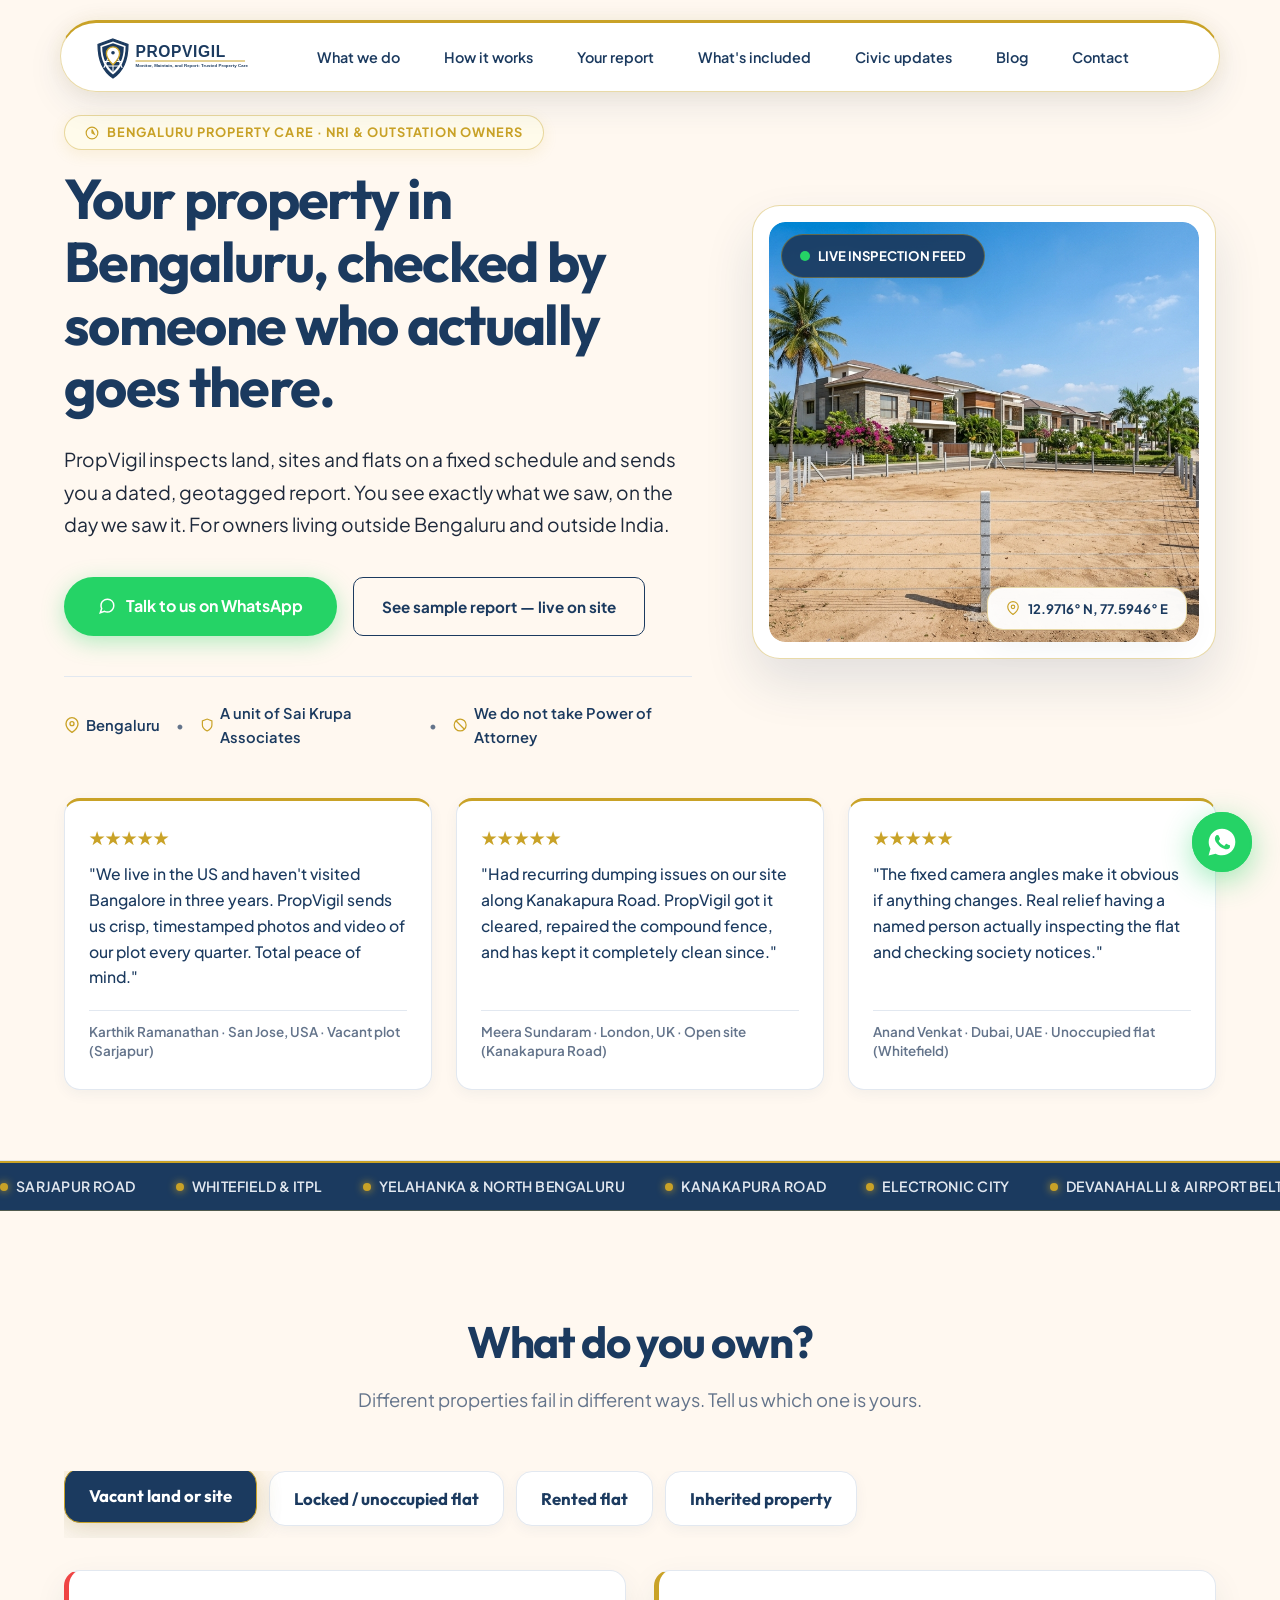
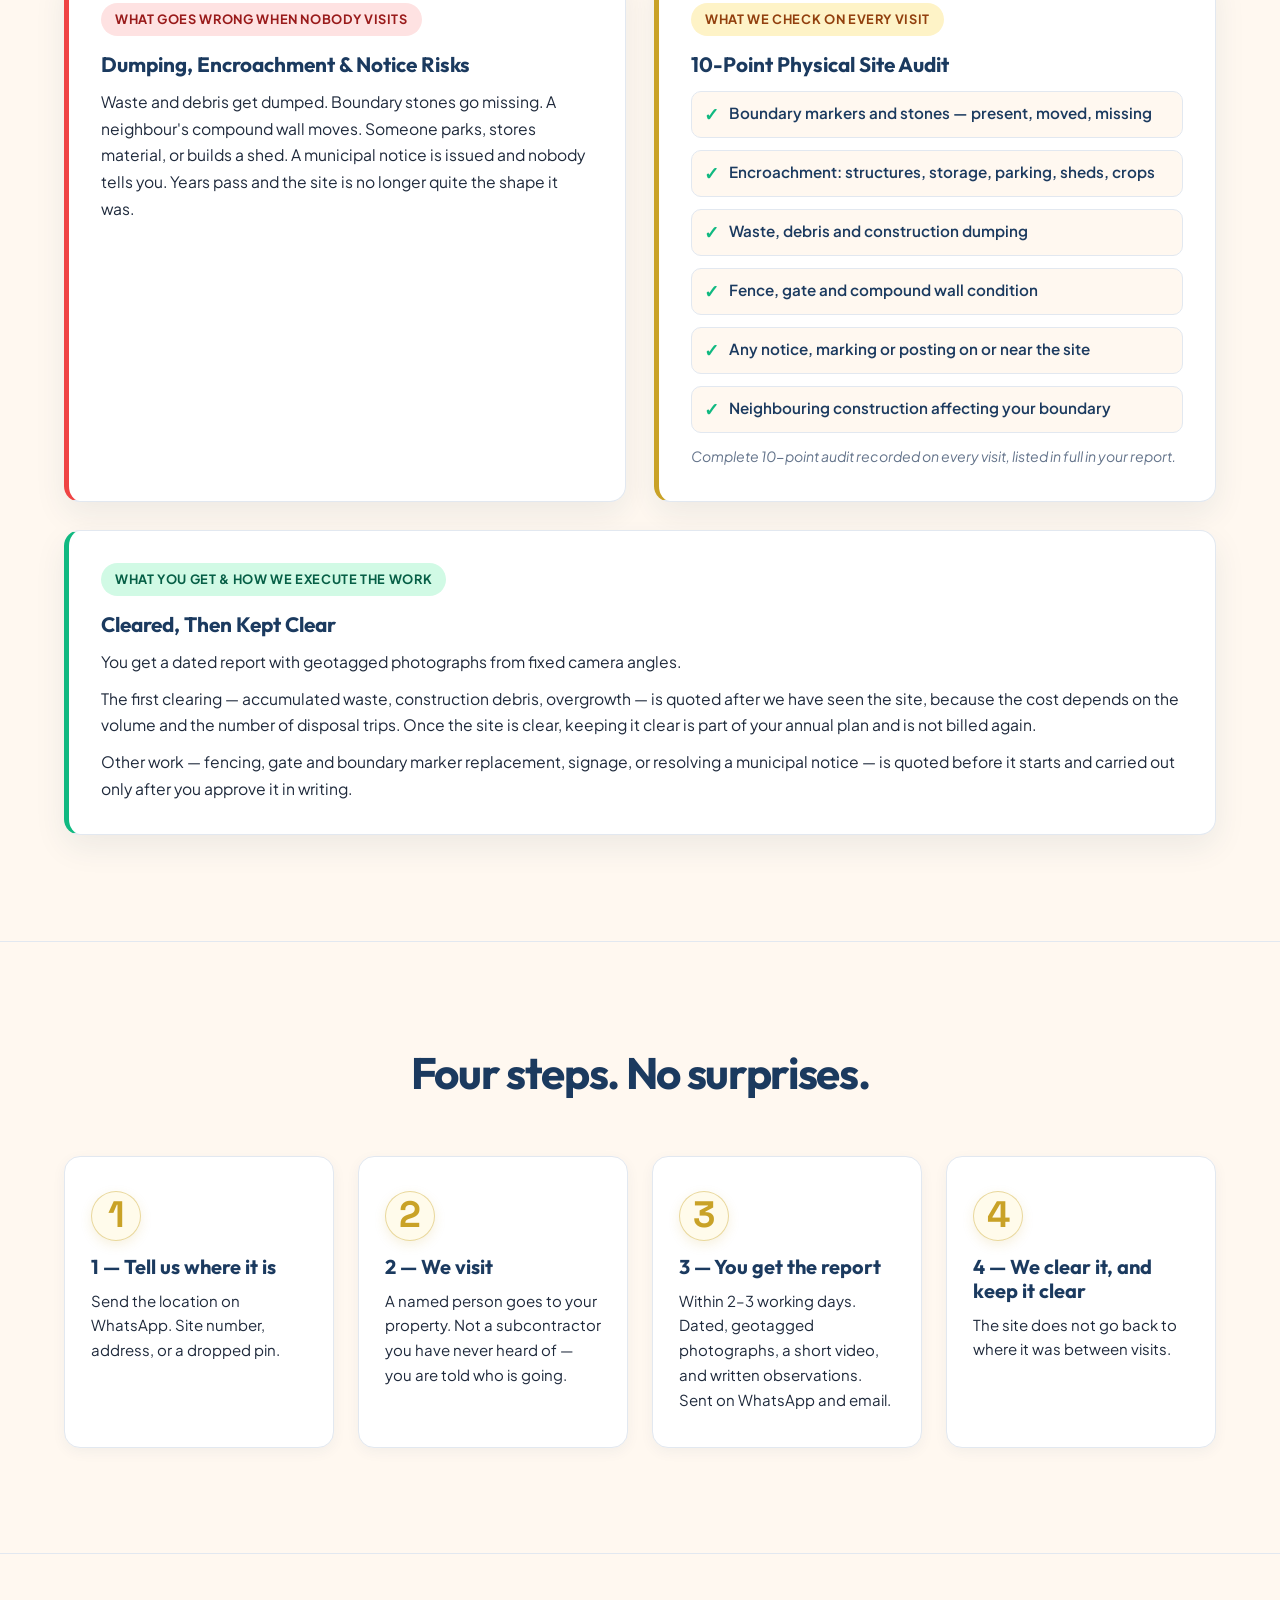
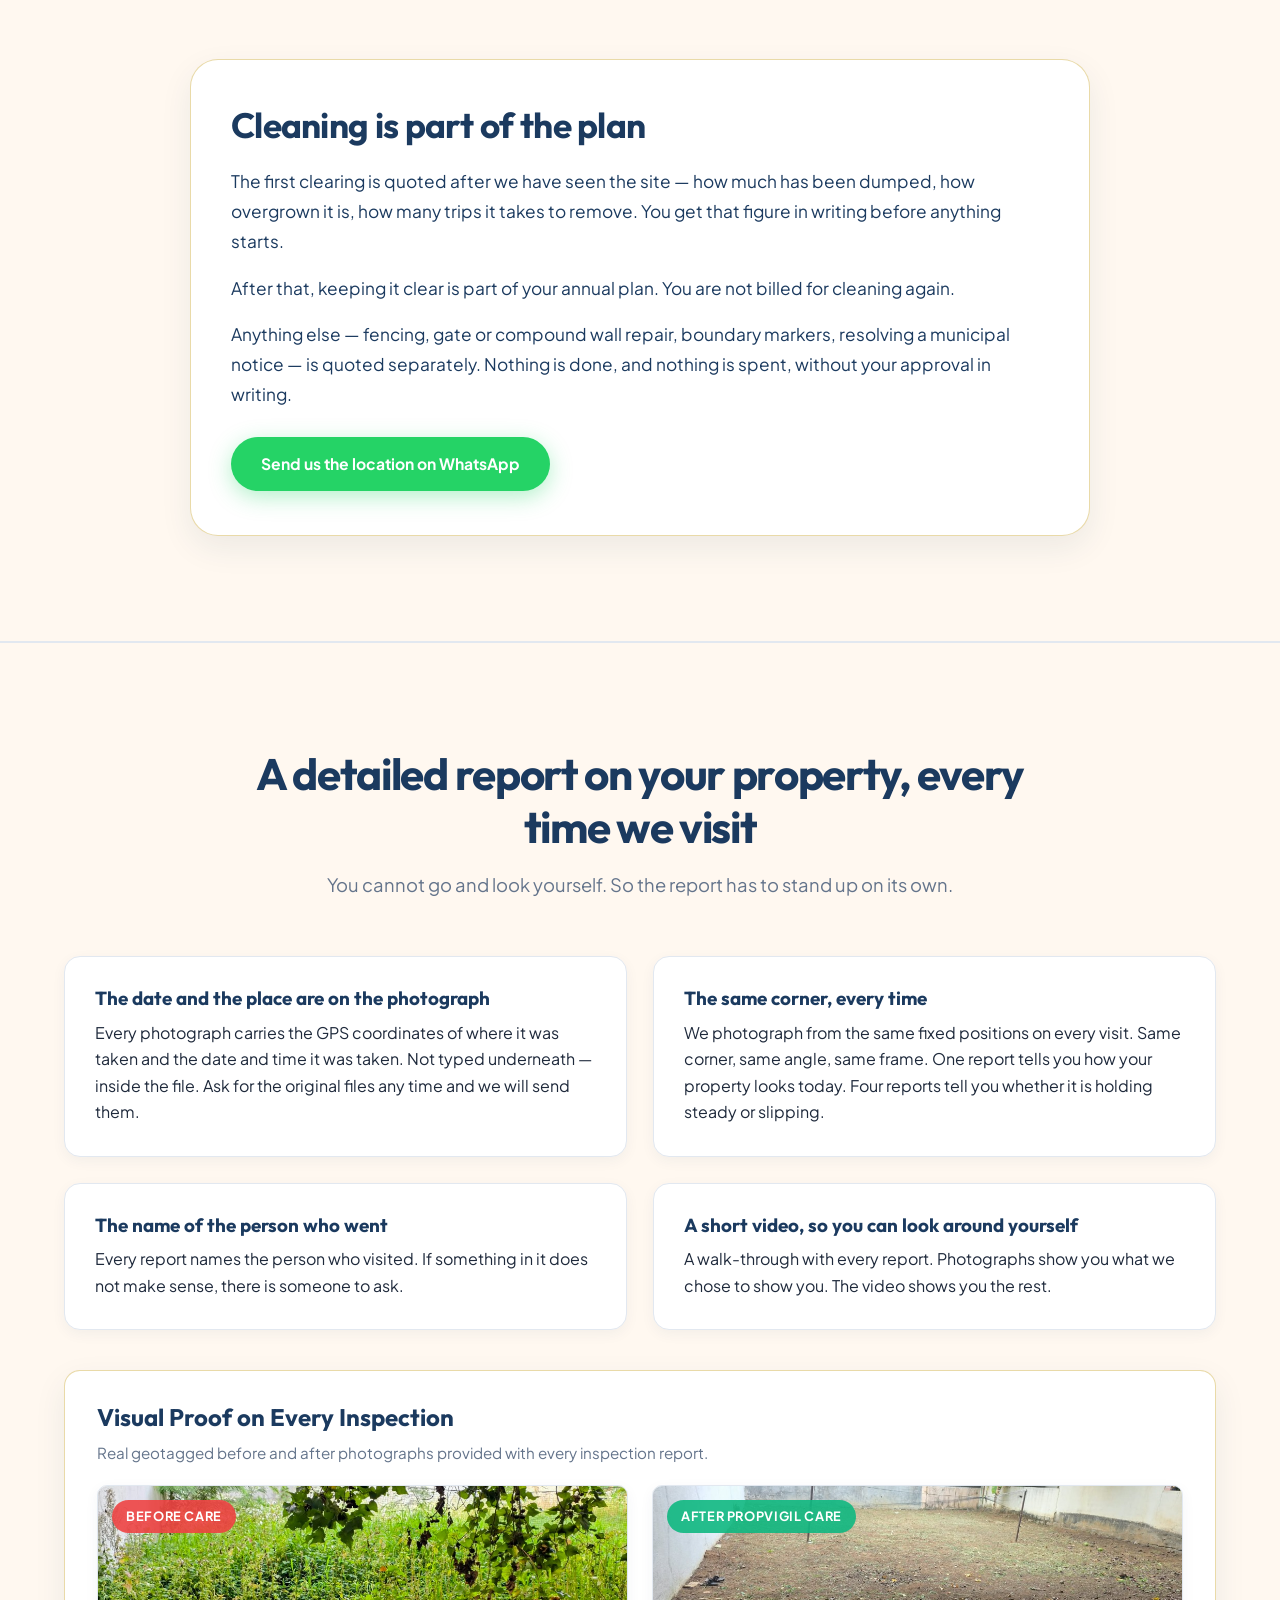
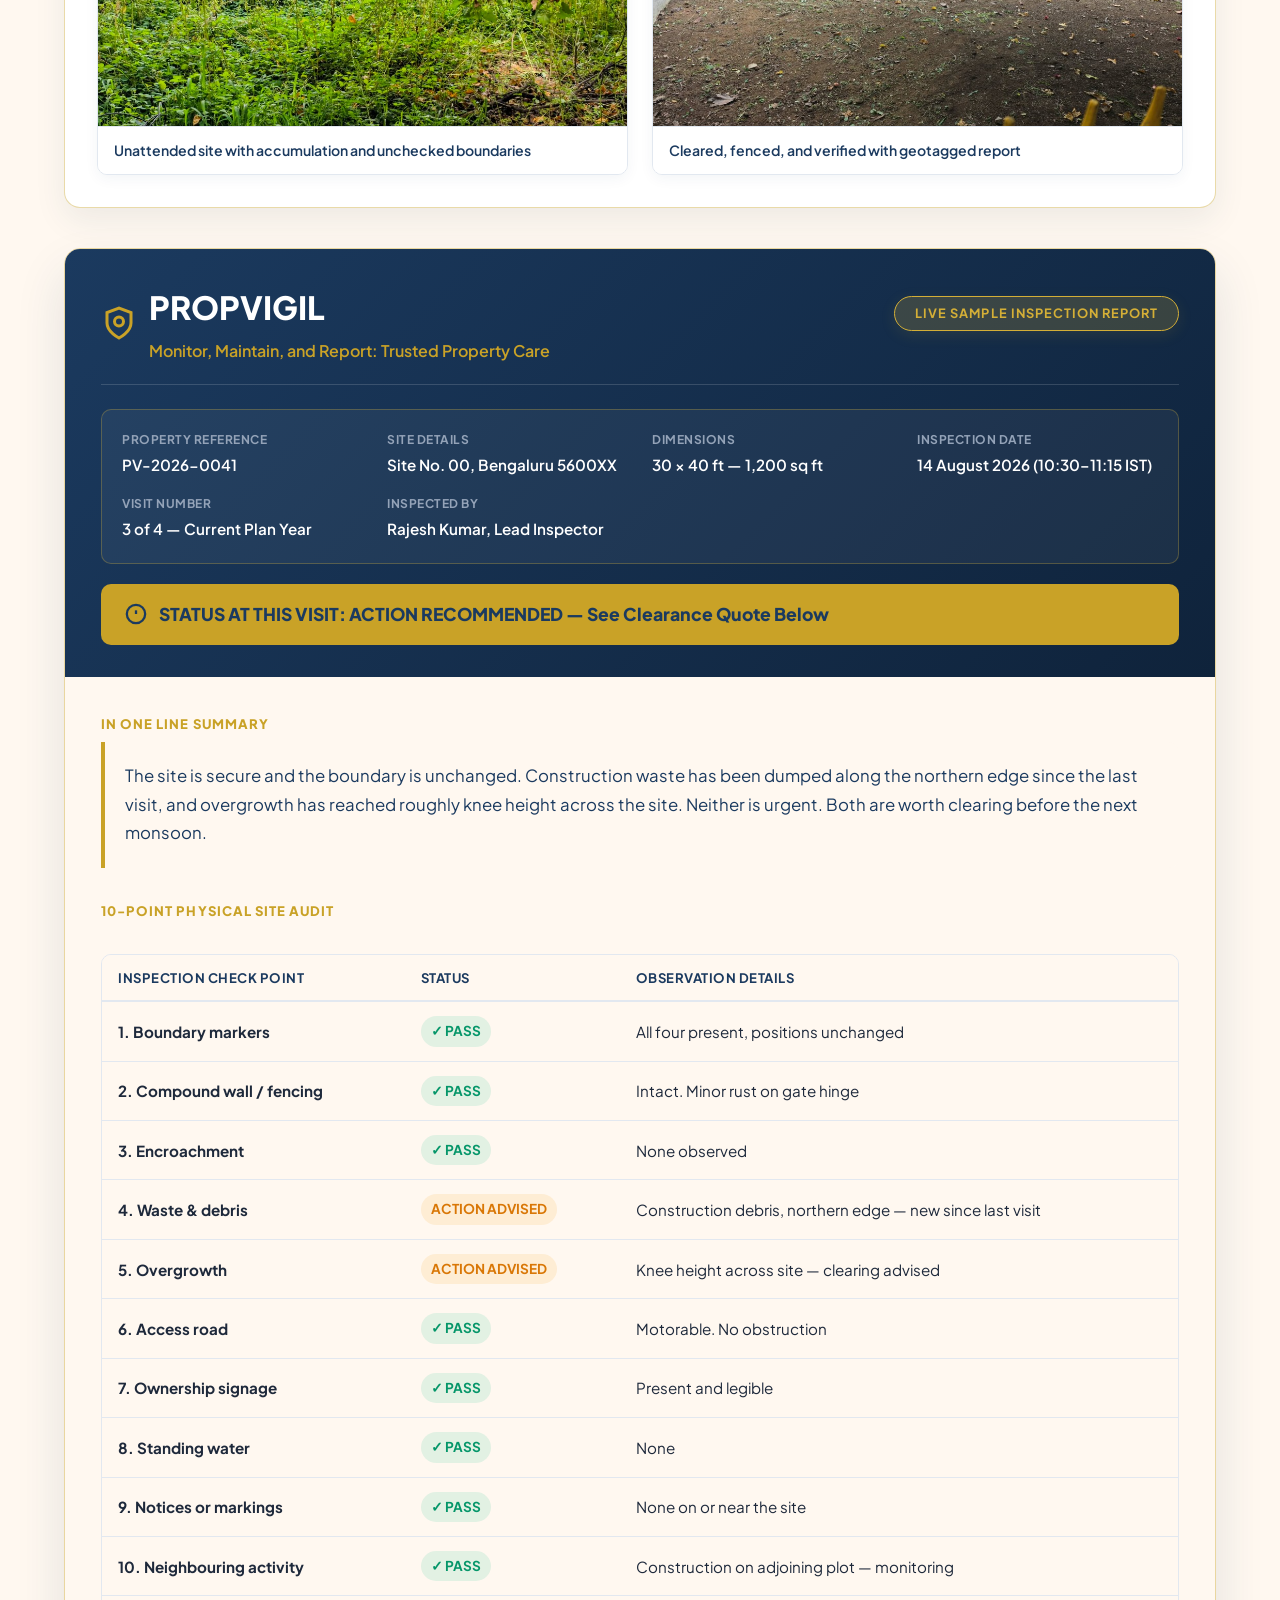
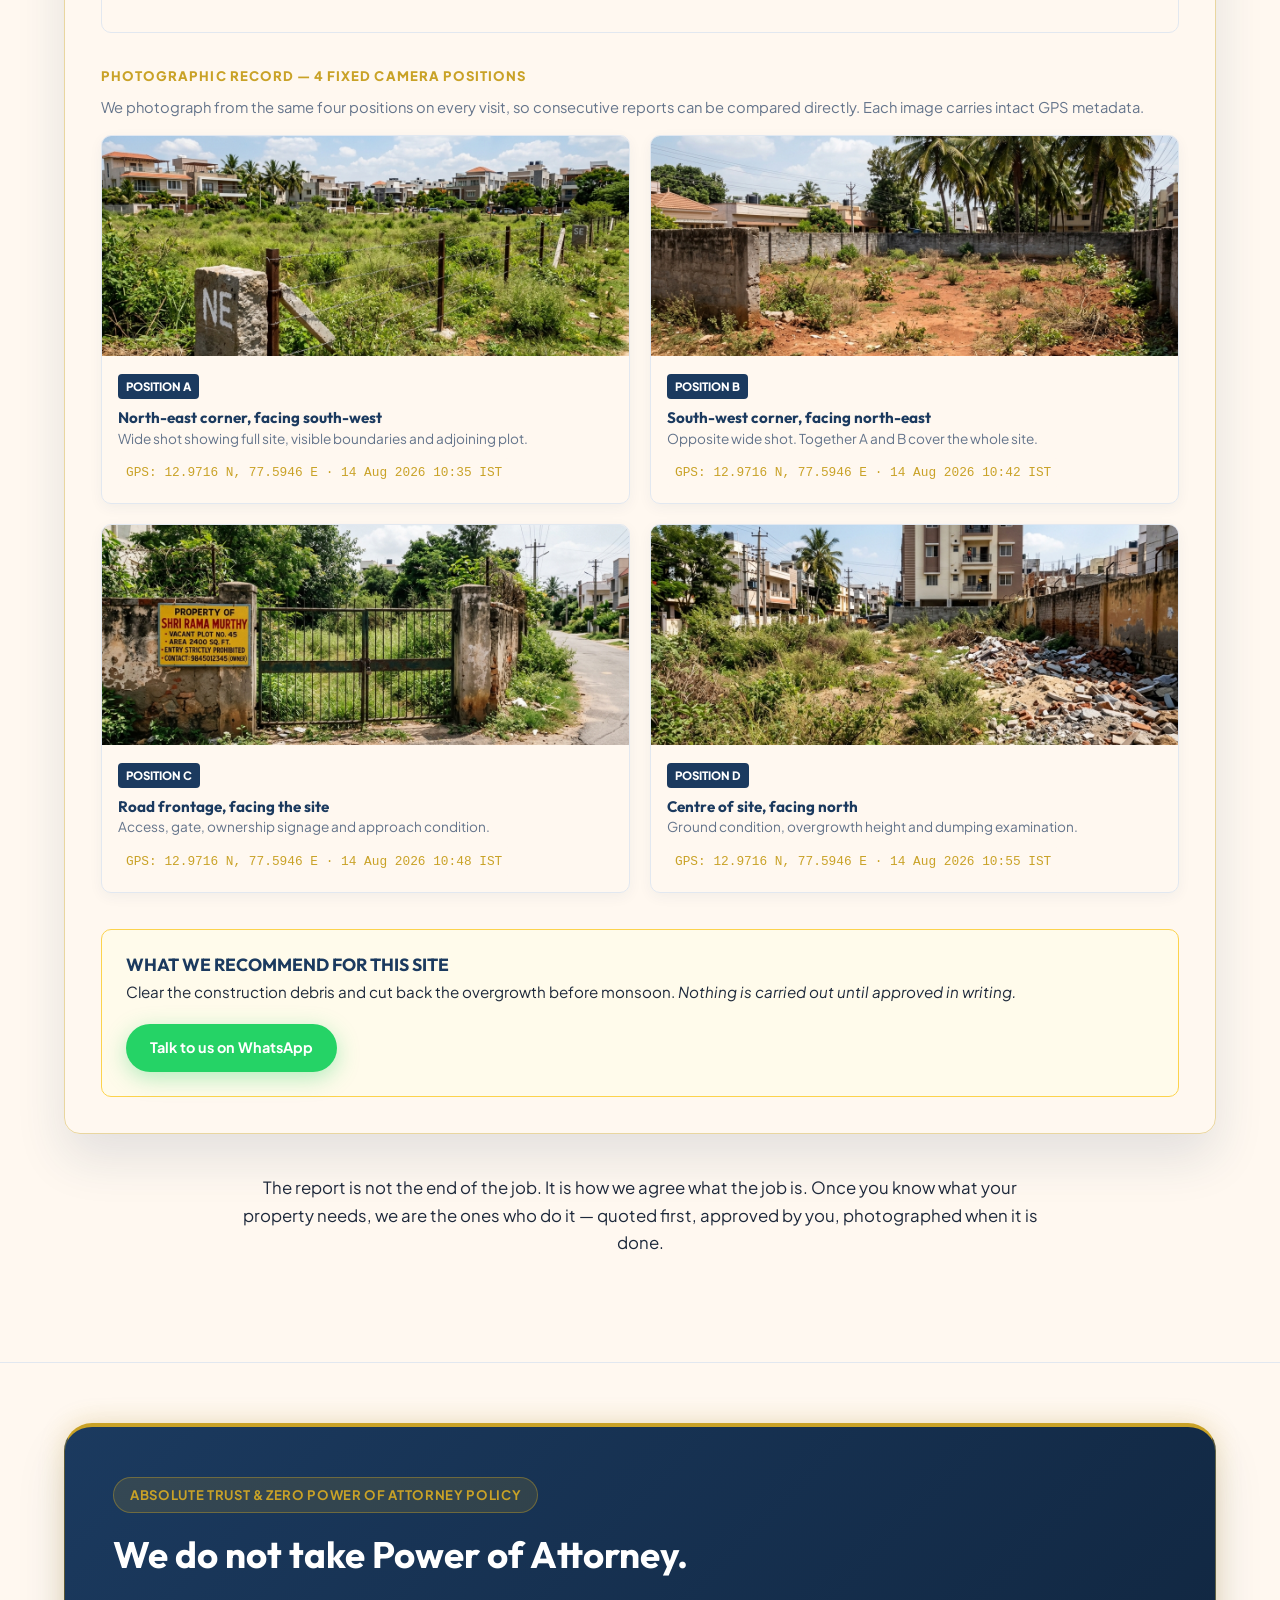
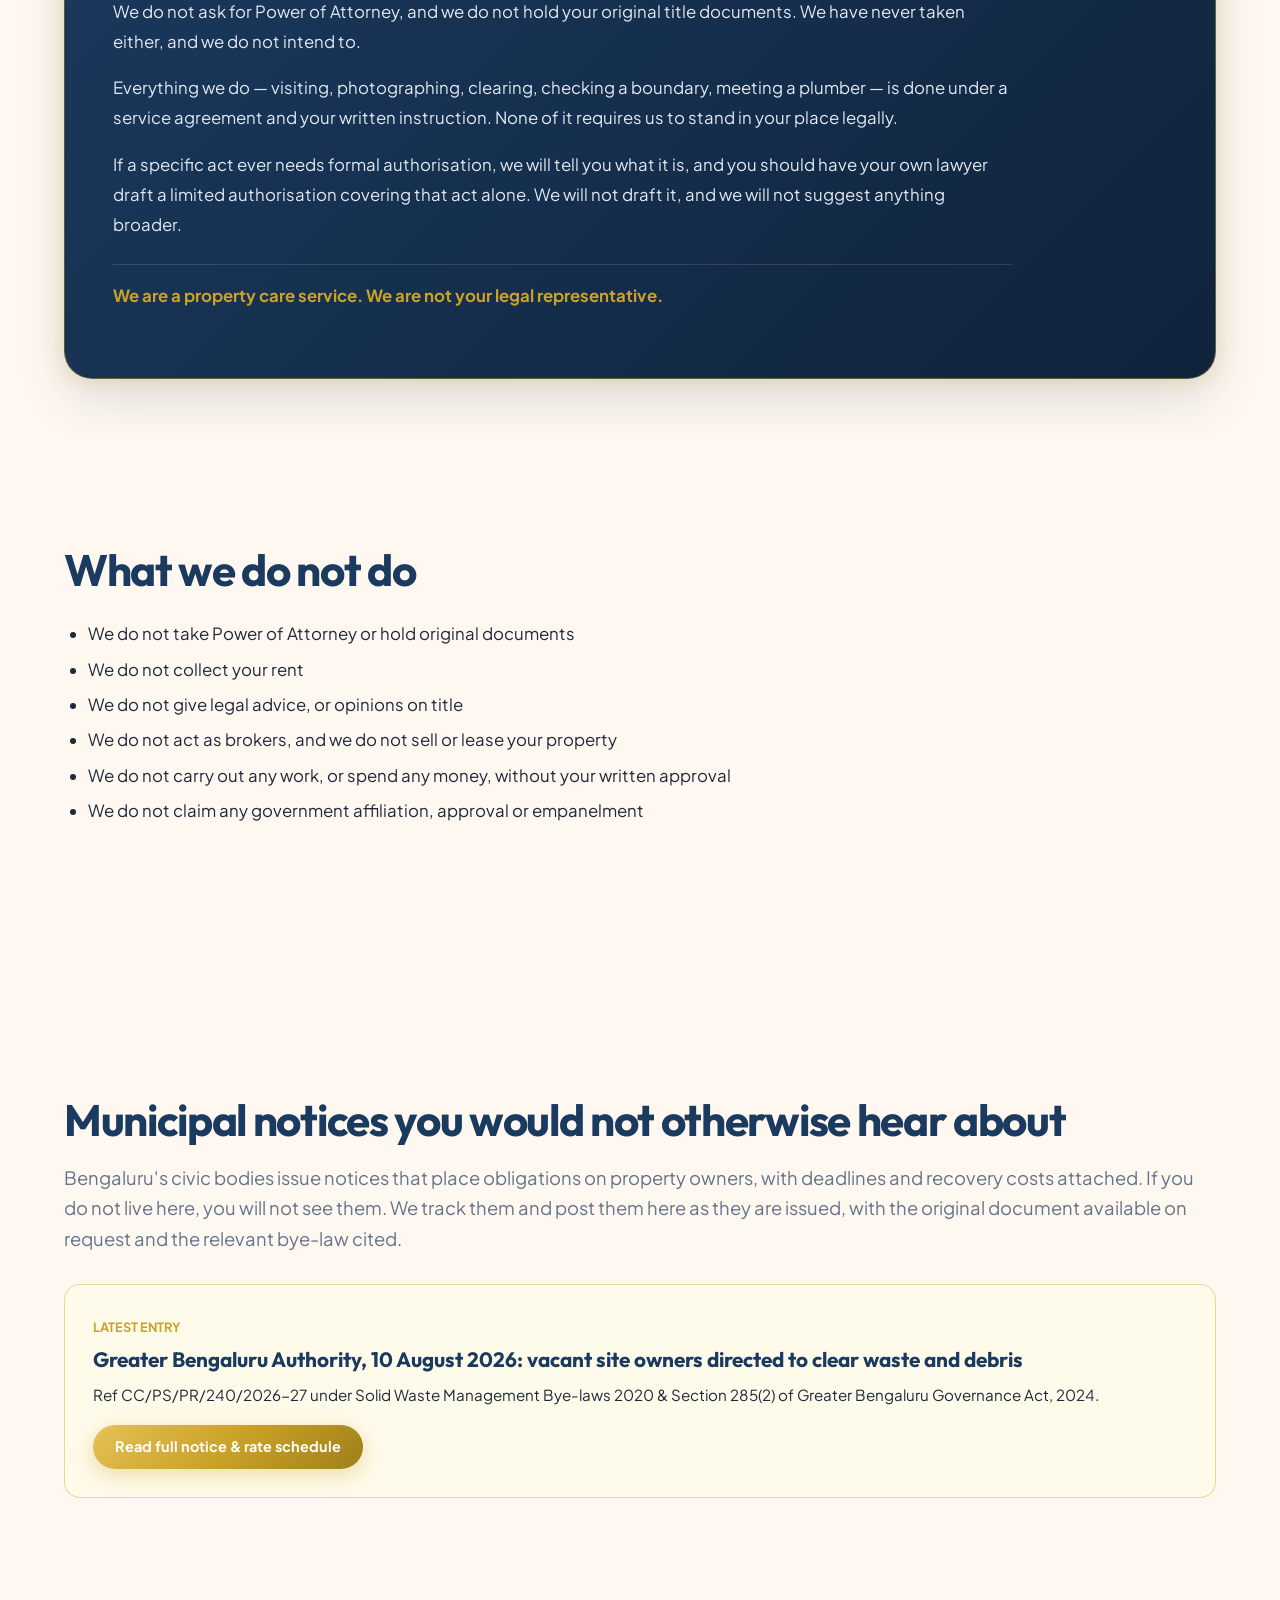
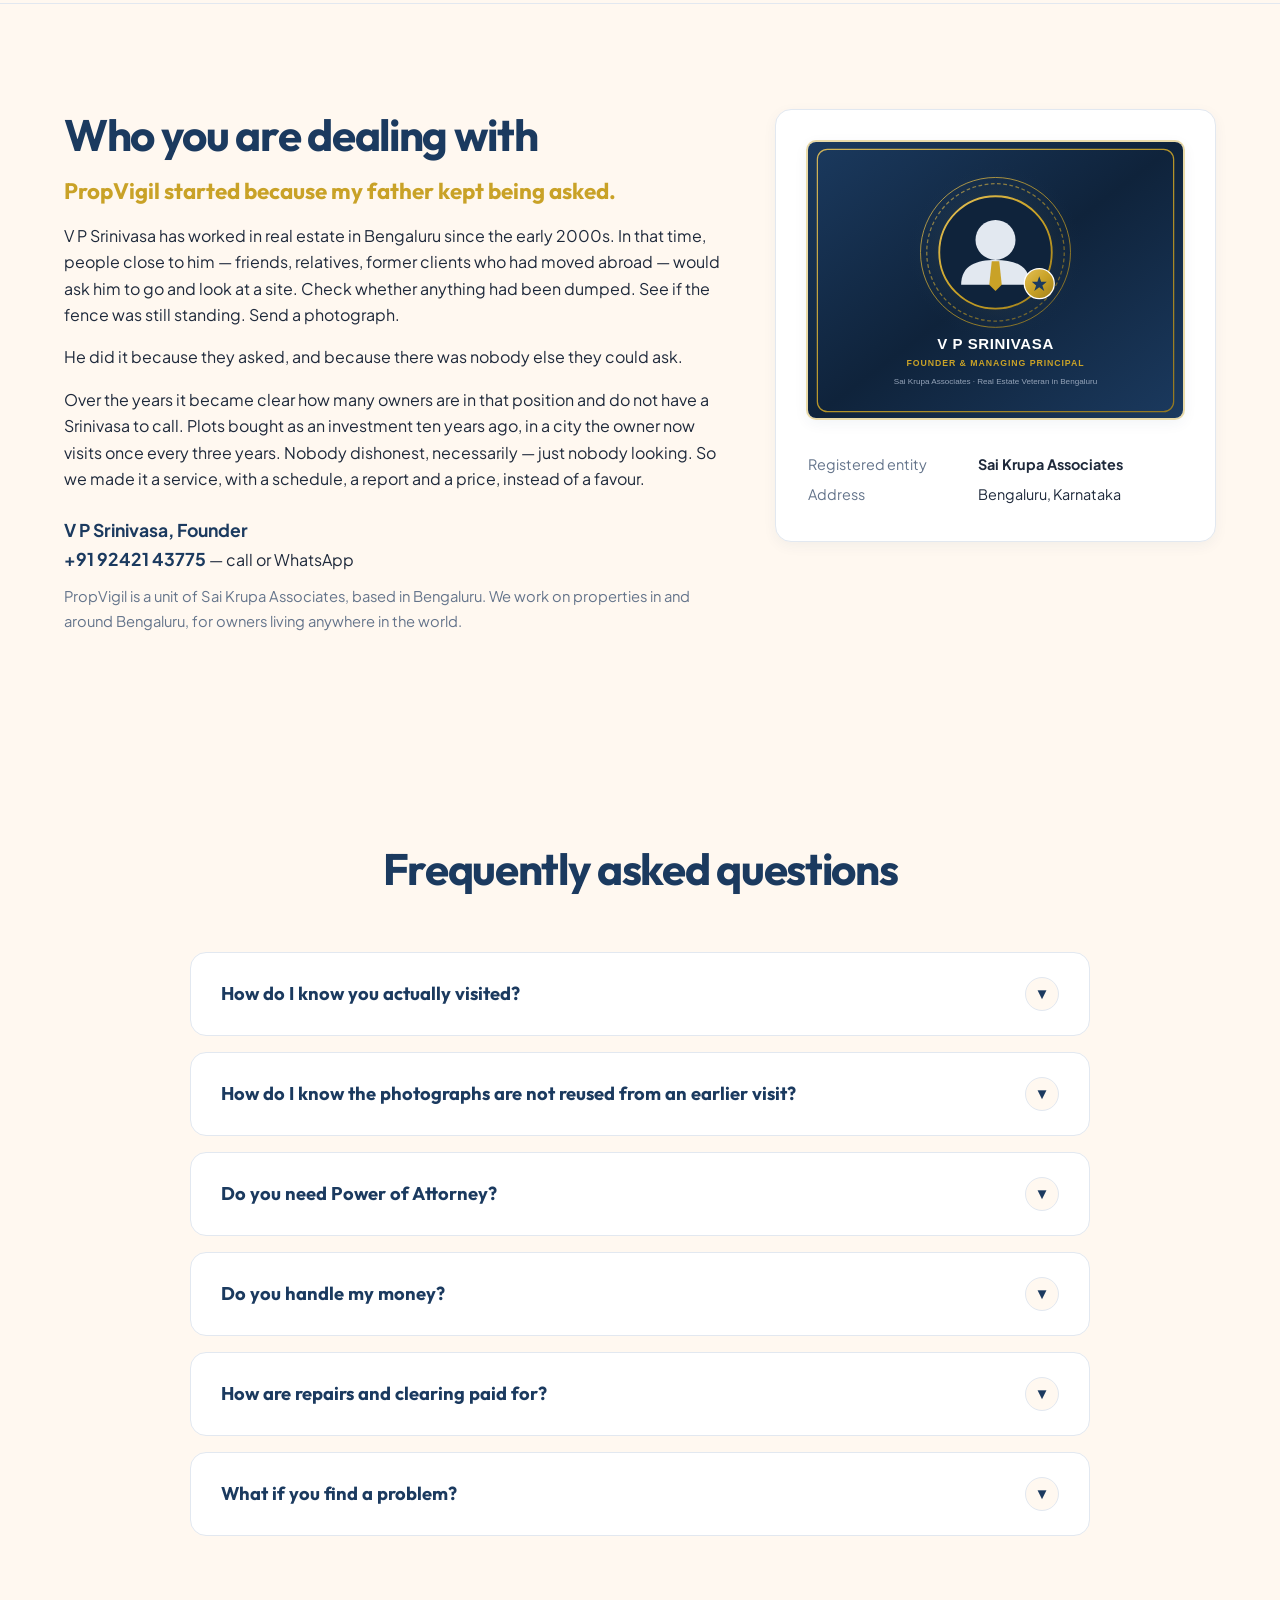
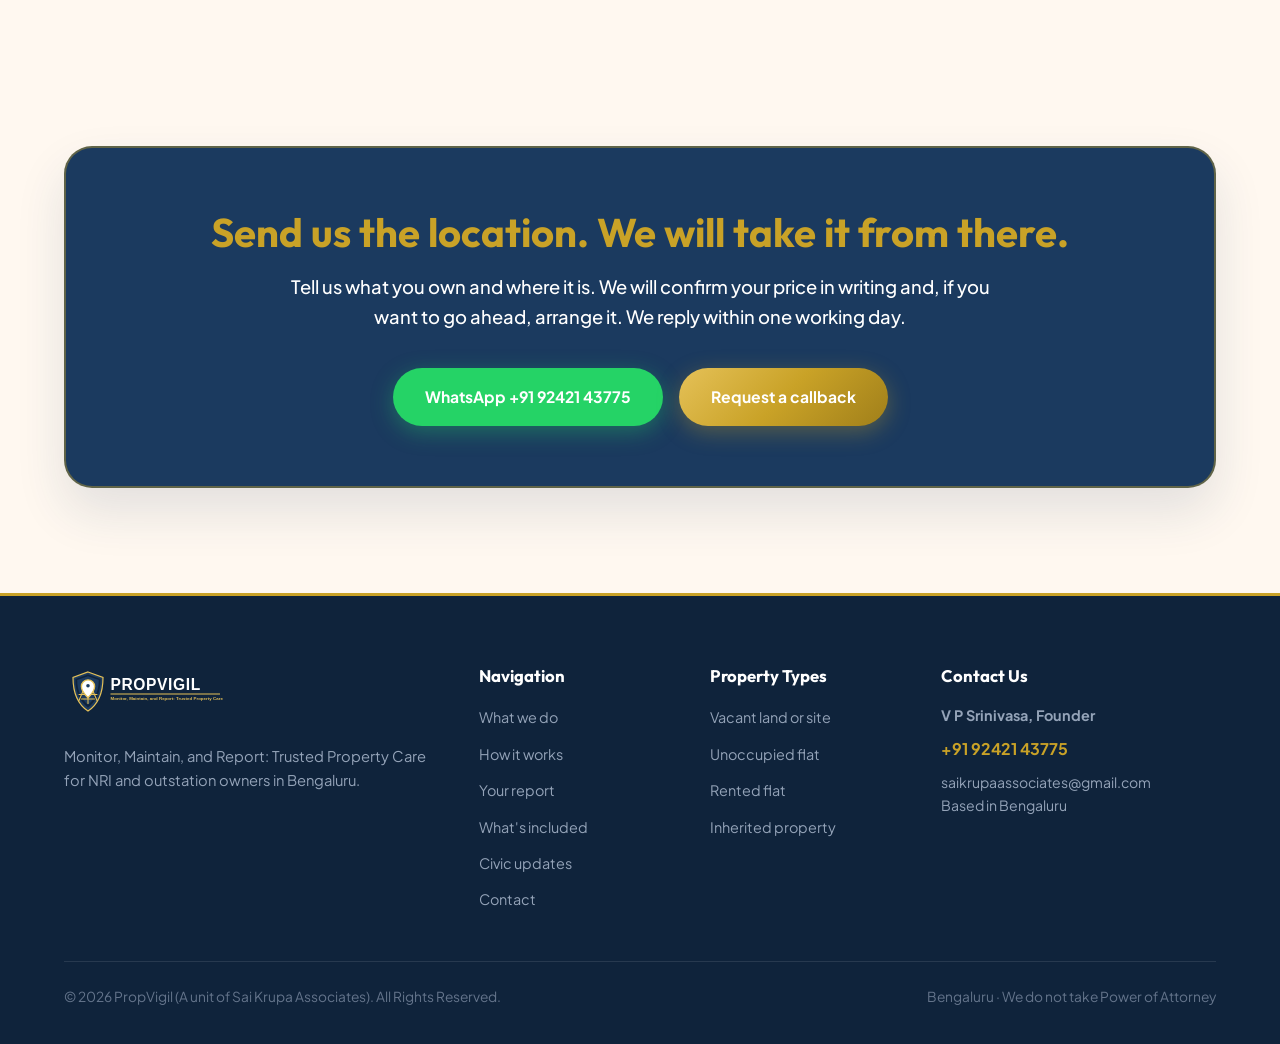
==== commit 40046bf1: "Initial commit" ====
--- a/index.html
+++ b/index.html
@@ -191,9 +191,6 @@
           <button class="prop-tab-btn" data-tab="panel-inherited">
             <span>Inherited property</span>
           </button>
-          <button class="prop-tab-btn" data-tab="panel-construction">
-            <span>Under construction</span>
-          </button>
         </div>
 
         <!-- Panel 1: Vacant Land -->
@@ -309,29 +306,6 @@
               <span class="card-header-badge green">WHAT YOU GET &amp; HOW WE EXECUTE THE WORK</span>
               <h4>Site Clearing, Boundary Fencing &amp; Regular Oversight</h4>
               <p>Clearing years of accumulated waste and overgrowth, re-establishing unclear boundaries on the ground, securing the plot with fencing and signage, followed by regular scheduled visits so the property does not drift again.</p>
-            </div>
-          </div>
-        </div>
-
-        <!-- Panel 5: Under Construction -->
-        <div id="panel-construction" class="prop-tab-panel">
-          <div class="prop-details-grid">
-            <div class="prop-info-card warning-card">
-              <span class="card-header-badge red">WHAT GOES WRONG WHEN NOBODY VISITS</span>
-              <h4>Unfiltered Progress Updates &amp; Handover Snags</h4>
-              <p>Progress updates come from the party with an interest in progress sounding good. Delays are described as minor until possession is a year late.</p>
-            </div>
-
-            <div class="prop-info-card checklist-card">
-              <span class="card-header-badge gold">WHAT WE DO ON EVERY VISIT</span>
-              <h4>Independent Project Construction Audit</h4>
-              <p>Scheduled visits to your unit and the project, photographed and dated. Construction stage recorded. Independent snagging observations compiled at handover stage so you get an account that is not the builder's account.</p>
-            </div>
-
-            <div class="prop-info-card execution-card">
-              <span class="card-header-badge green">WHAT YOU GET &amp; HOW WE EXECUTE THE WORK</span>
-              <h4>Builder Follow-up &amp; Snagging Inspection</h4>
-              <p>We follow up with the builder's site office on your behalf, record the snag list with photographs at handover, and take over regular property care once you take possession.</p>
             </div>
           </div>
         </div>
@@ -848,7 +822,6 @@
             <li><a href="#what-we-do">Unoccupied flat</a></li>
             <li><a href="#what-we-do">Rented flat</a></li>
             <li><a href="#what-we-do">Inherited property</a></li>
-            <li><a href="#what-we-do">Under construction</a></li>
           </ul>
         </div>
 
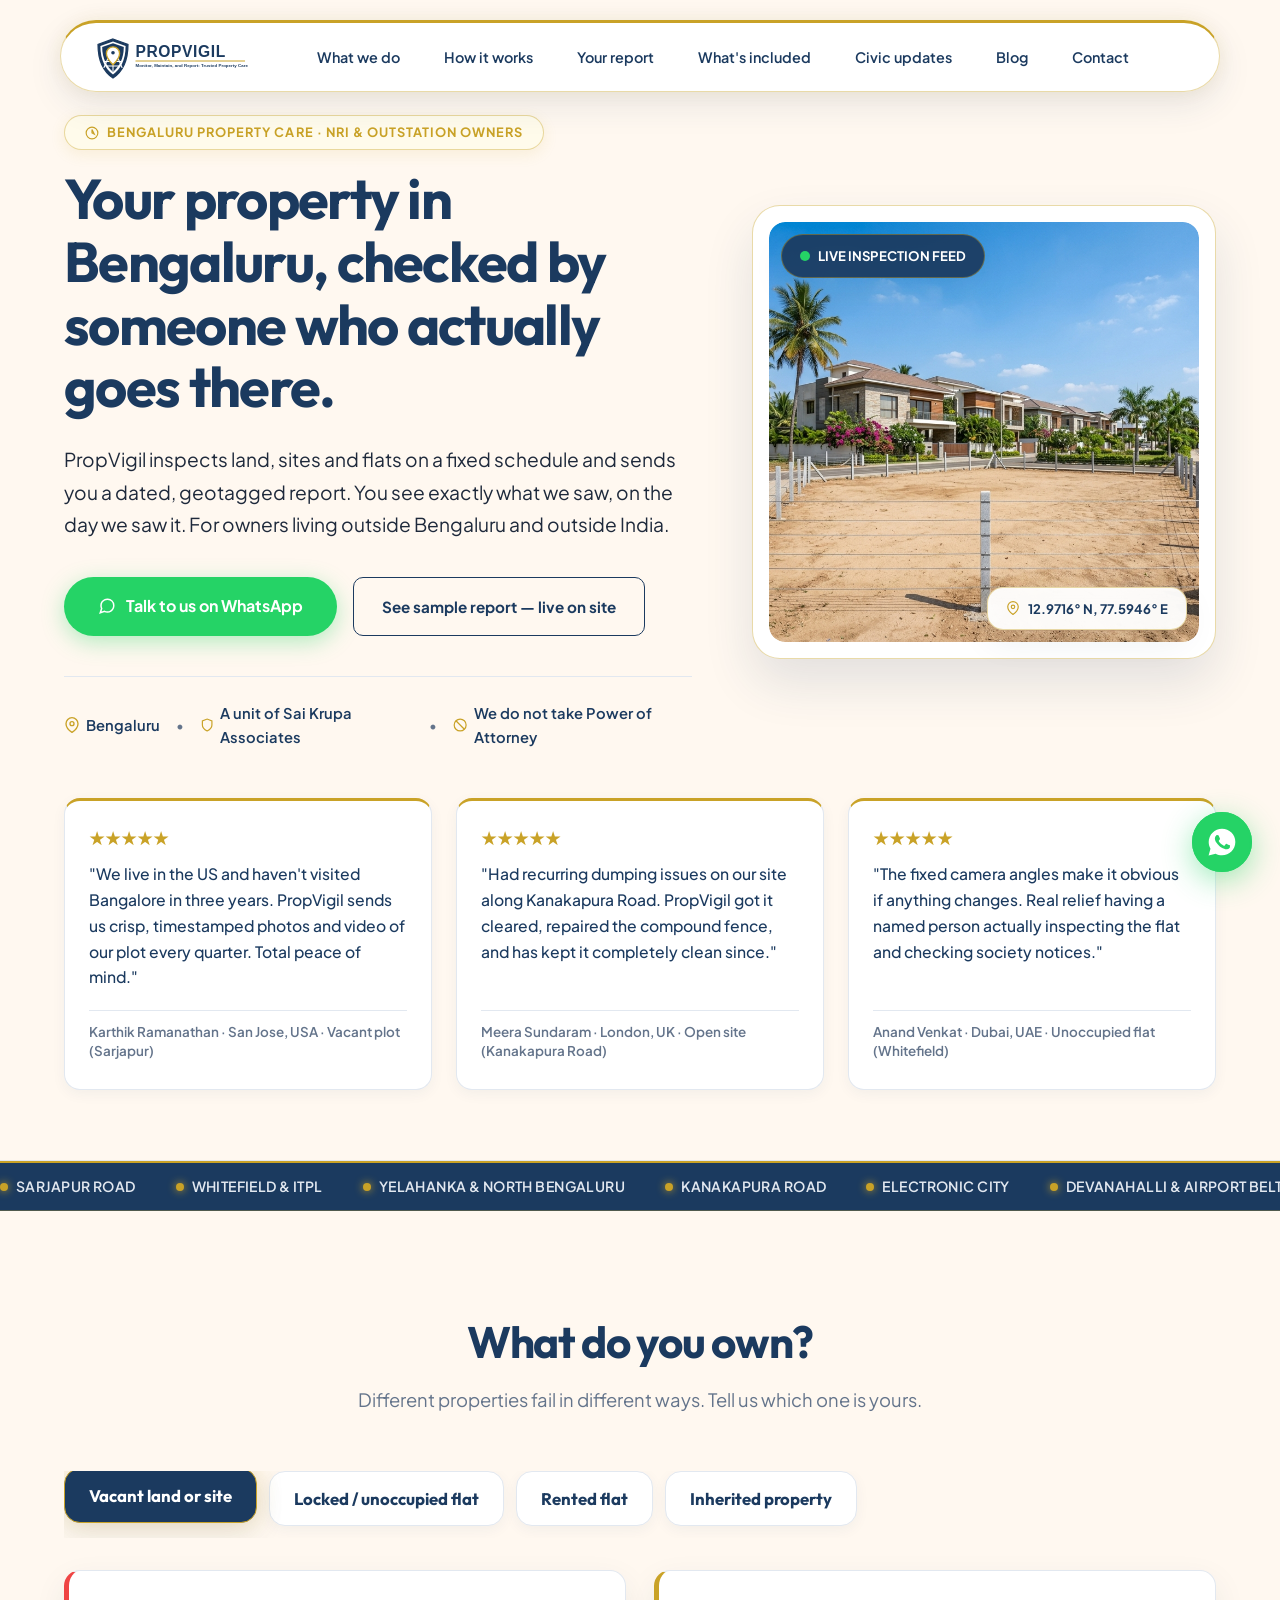
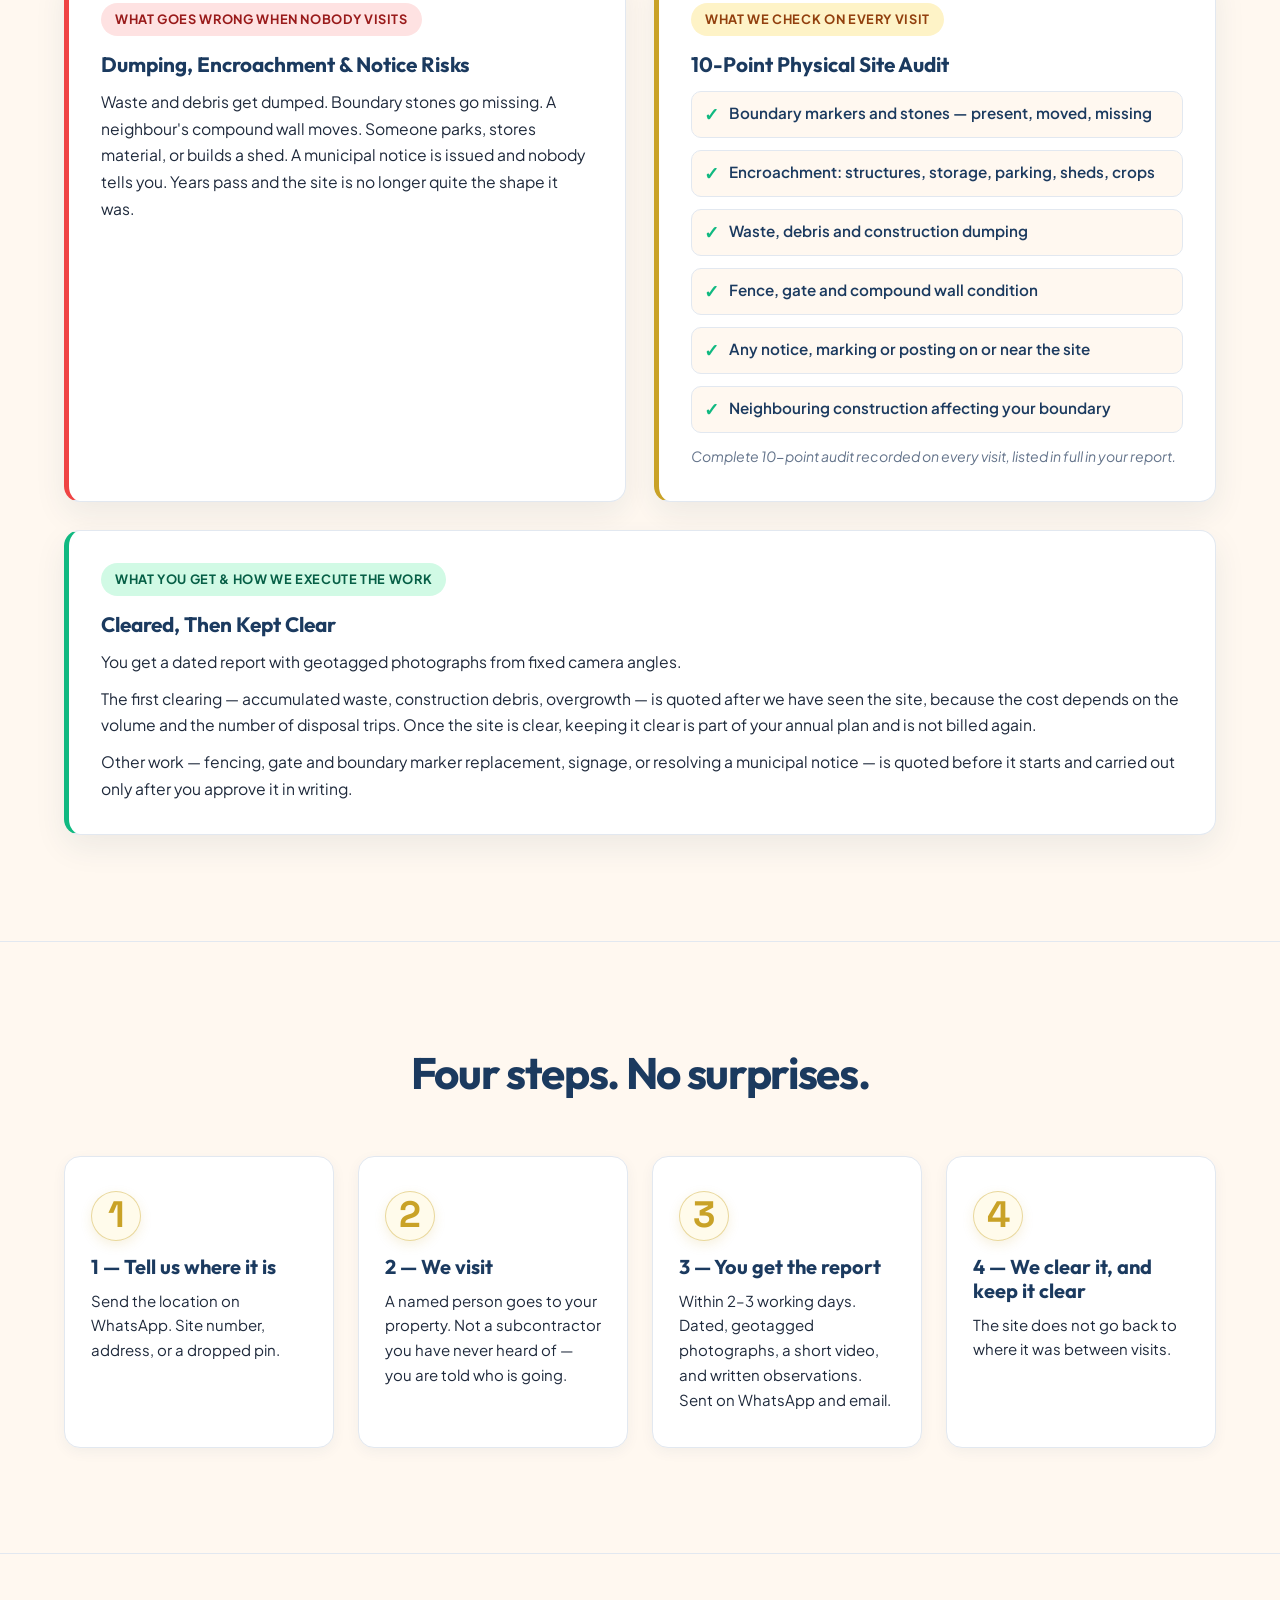
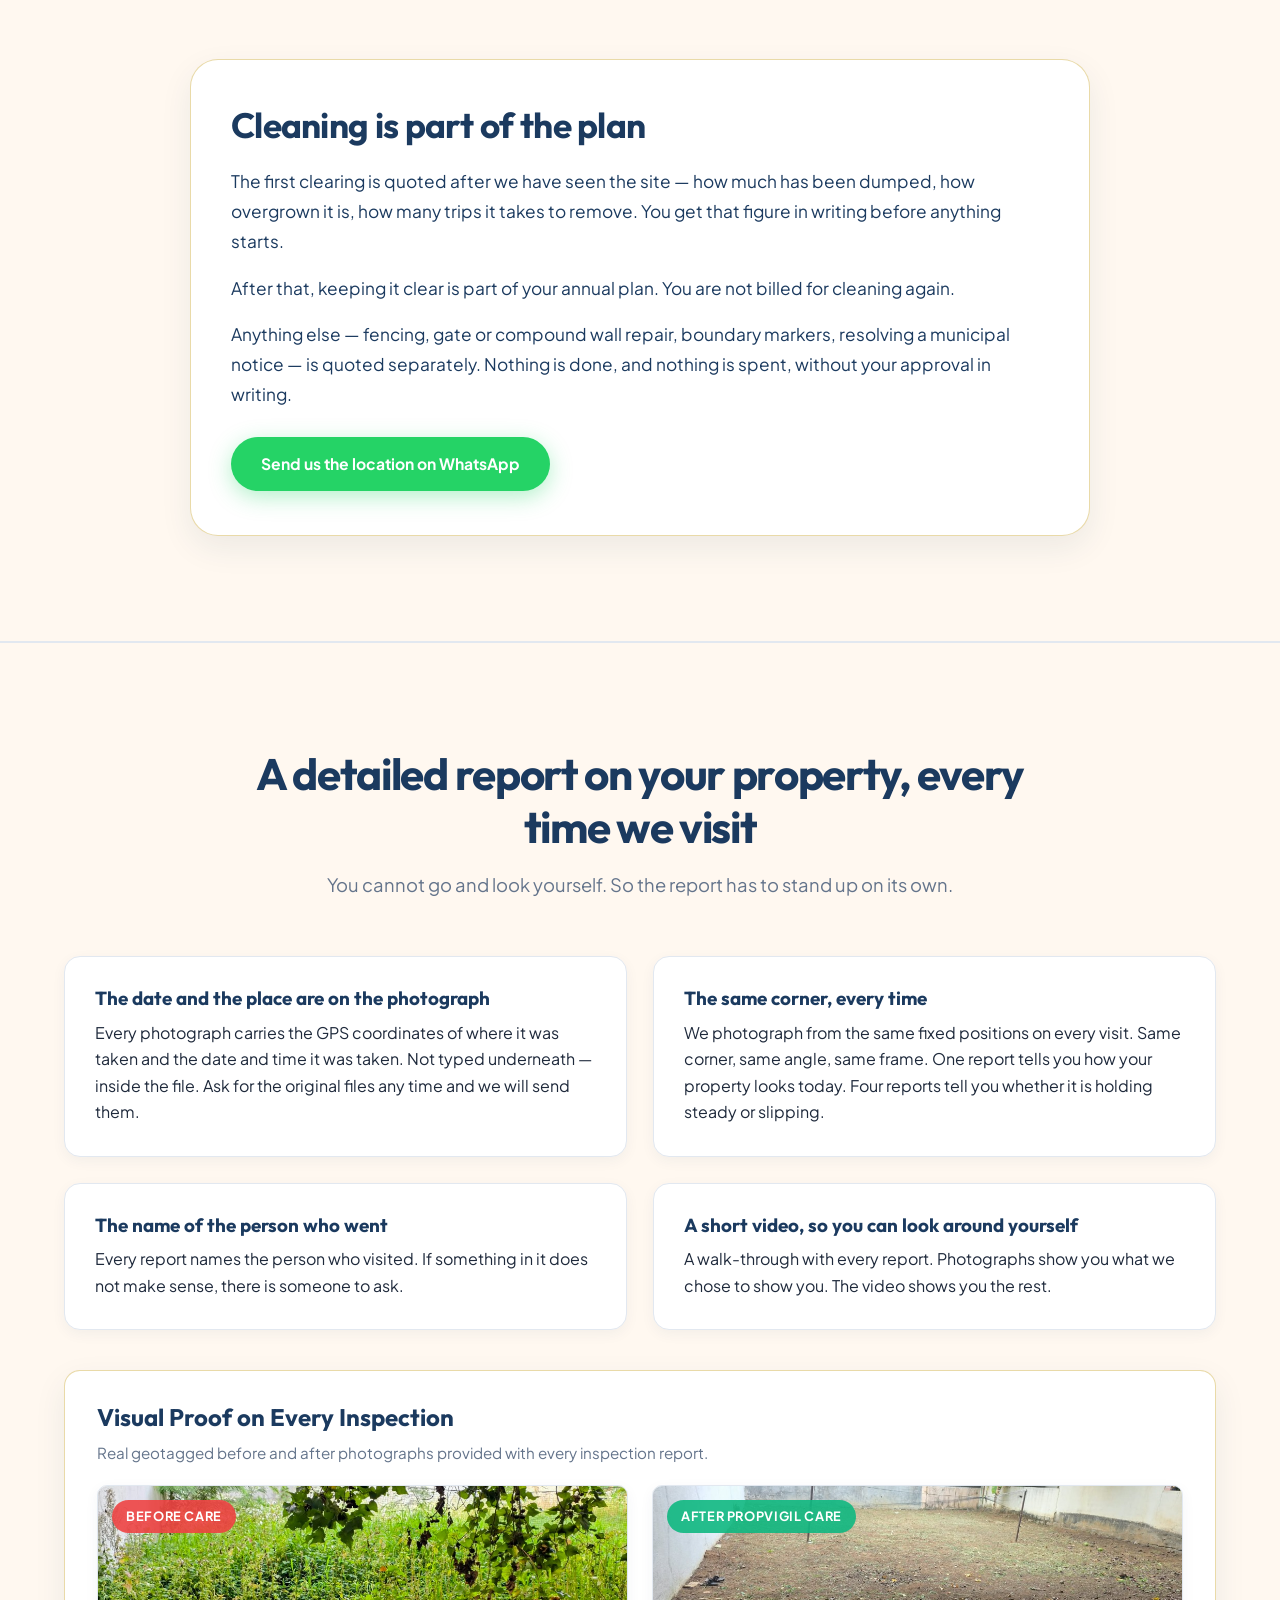
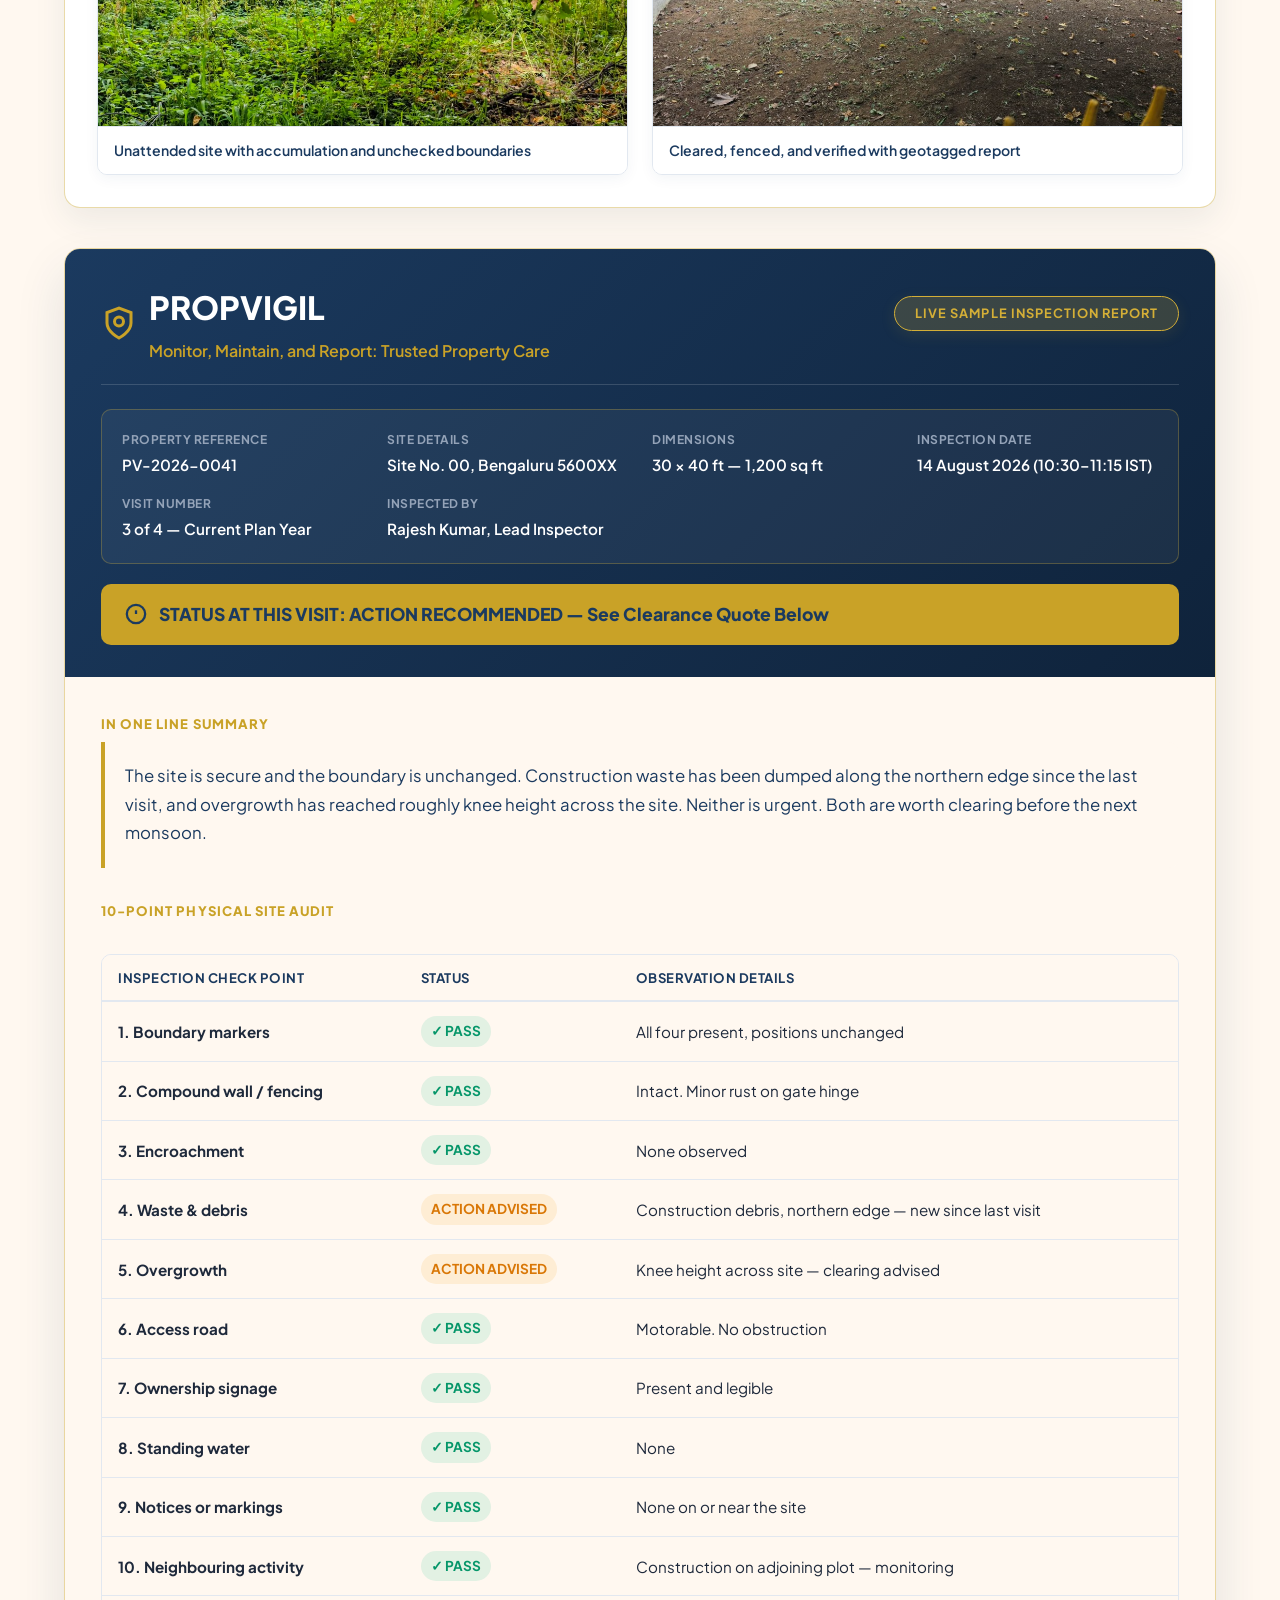
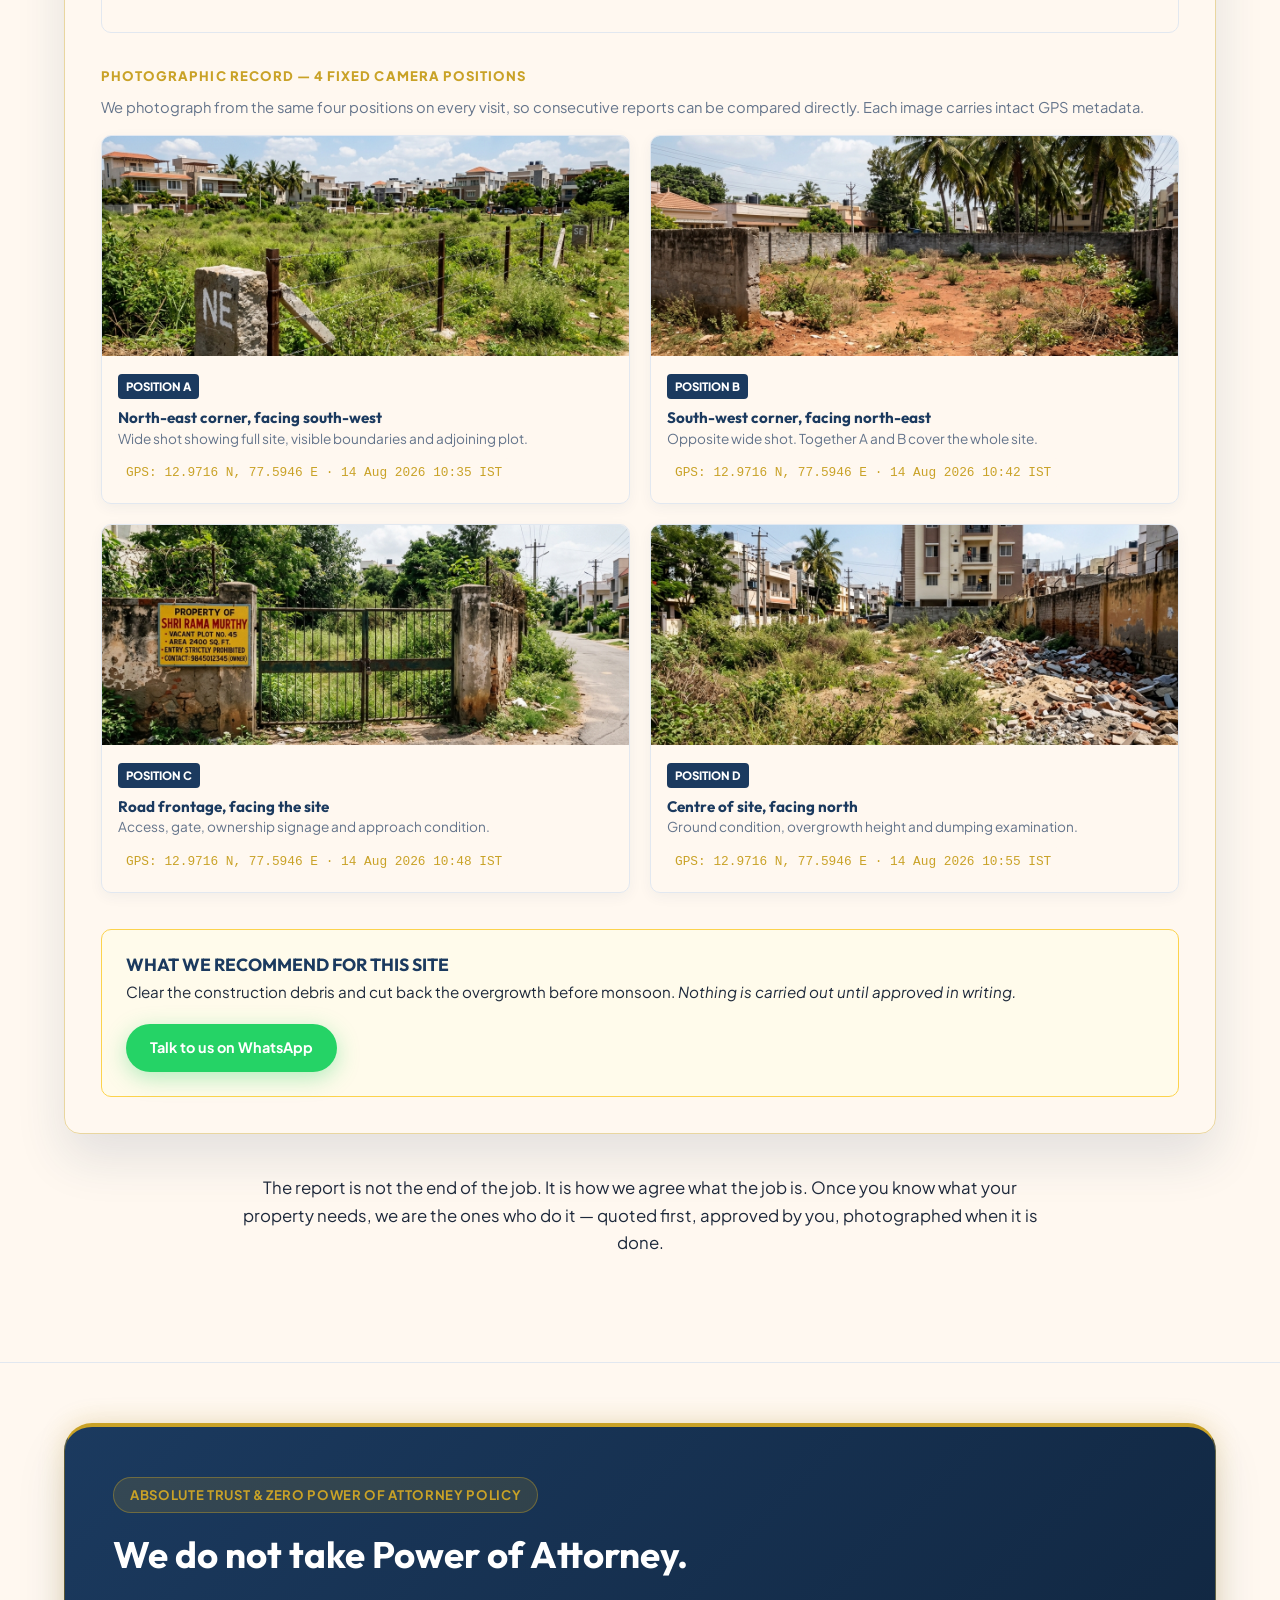
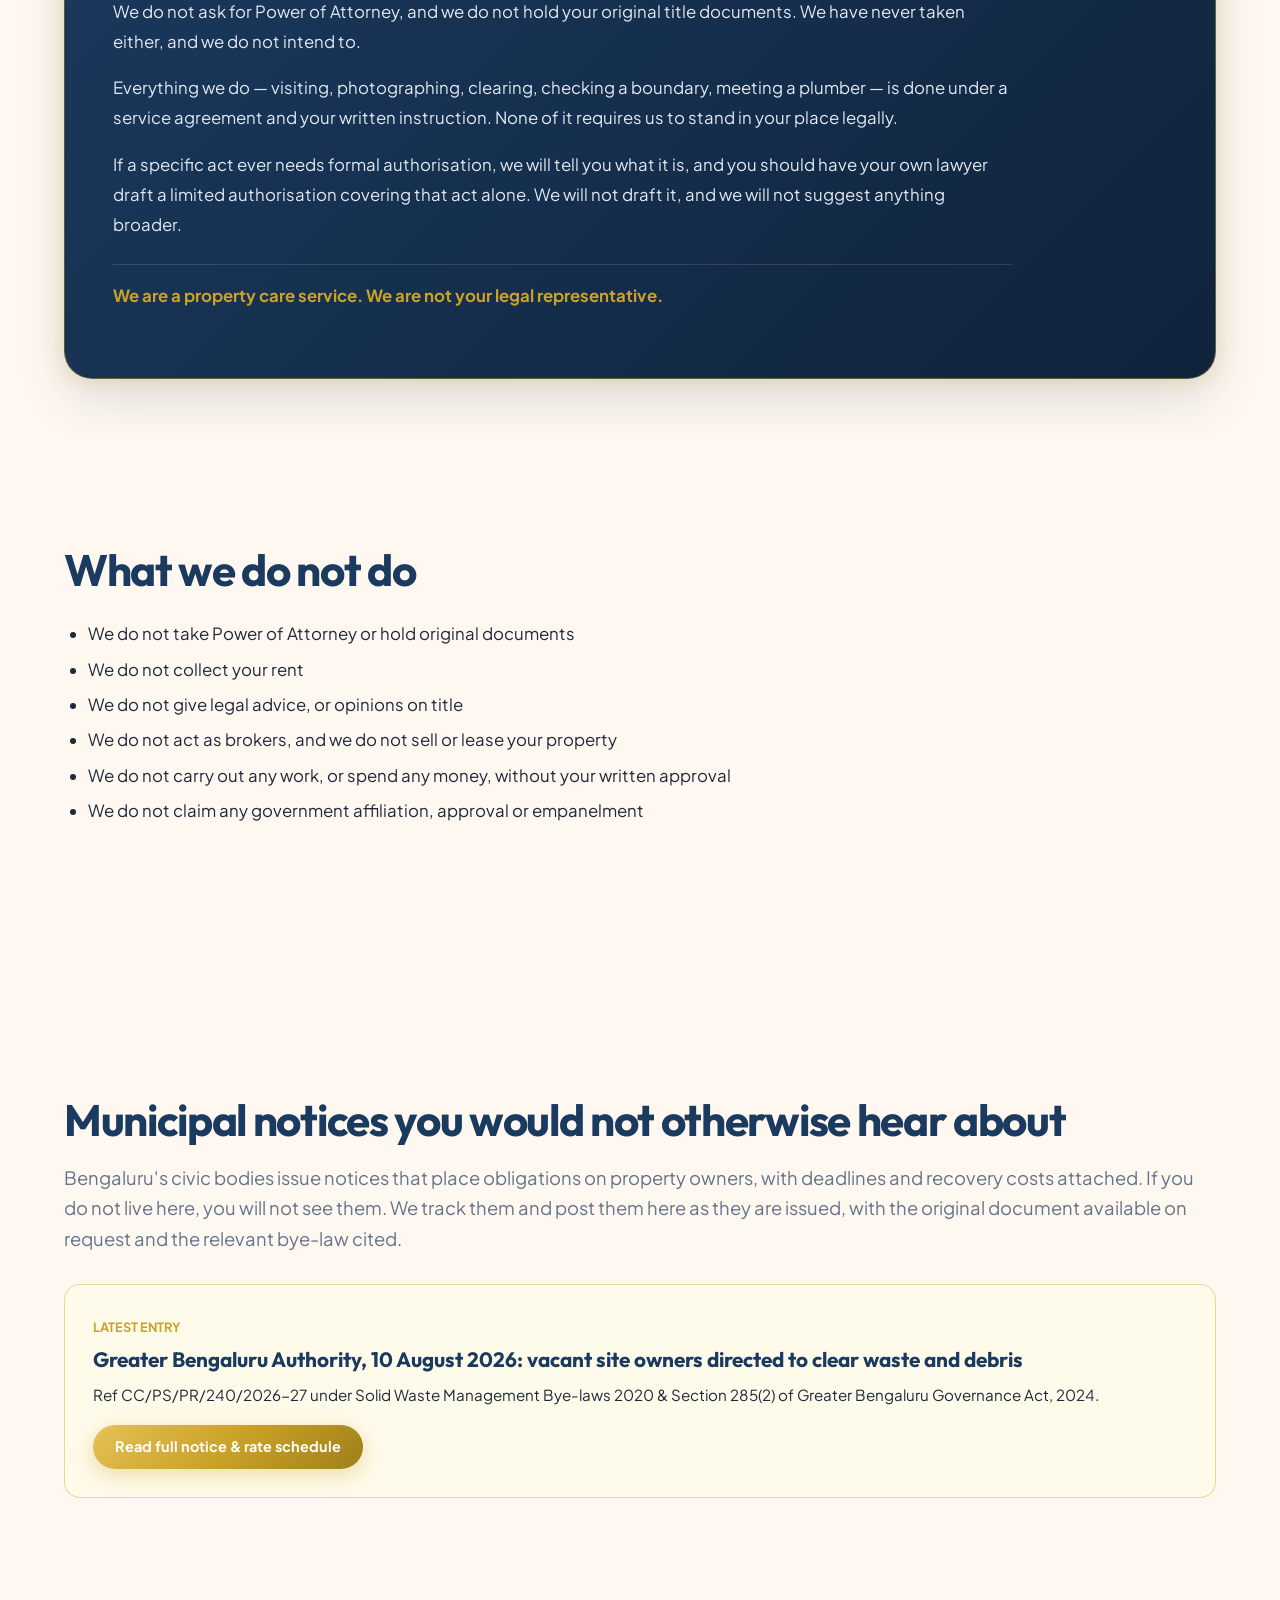
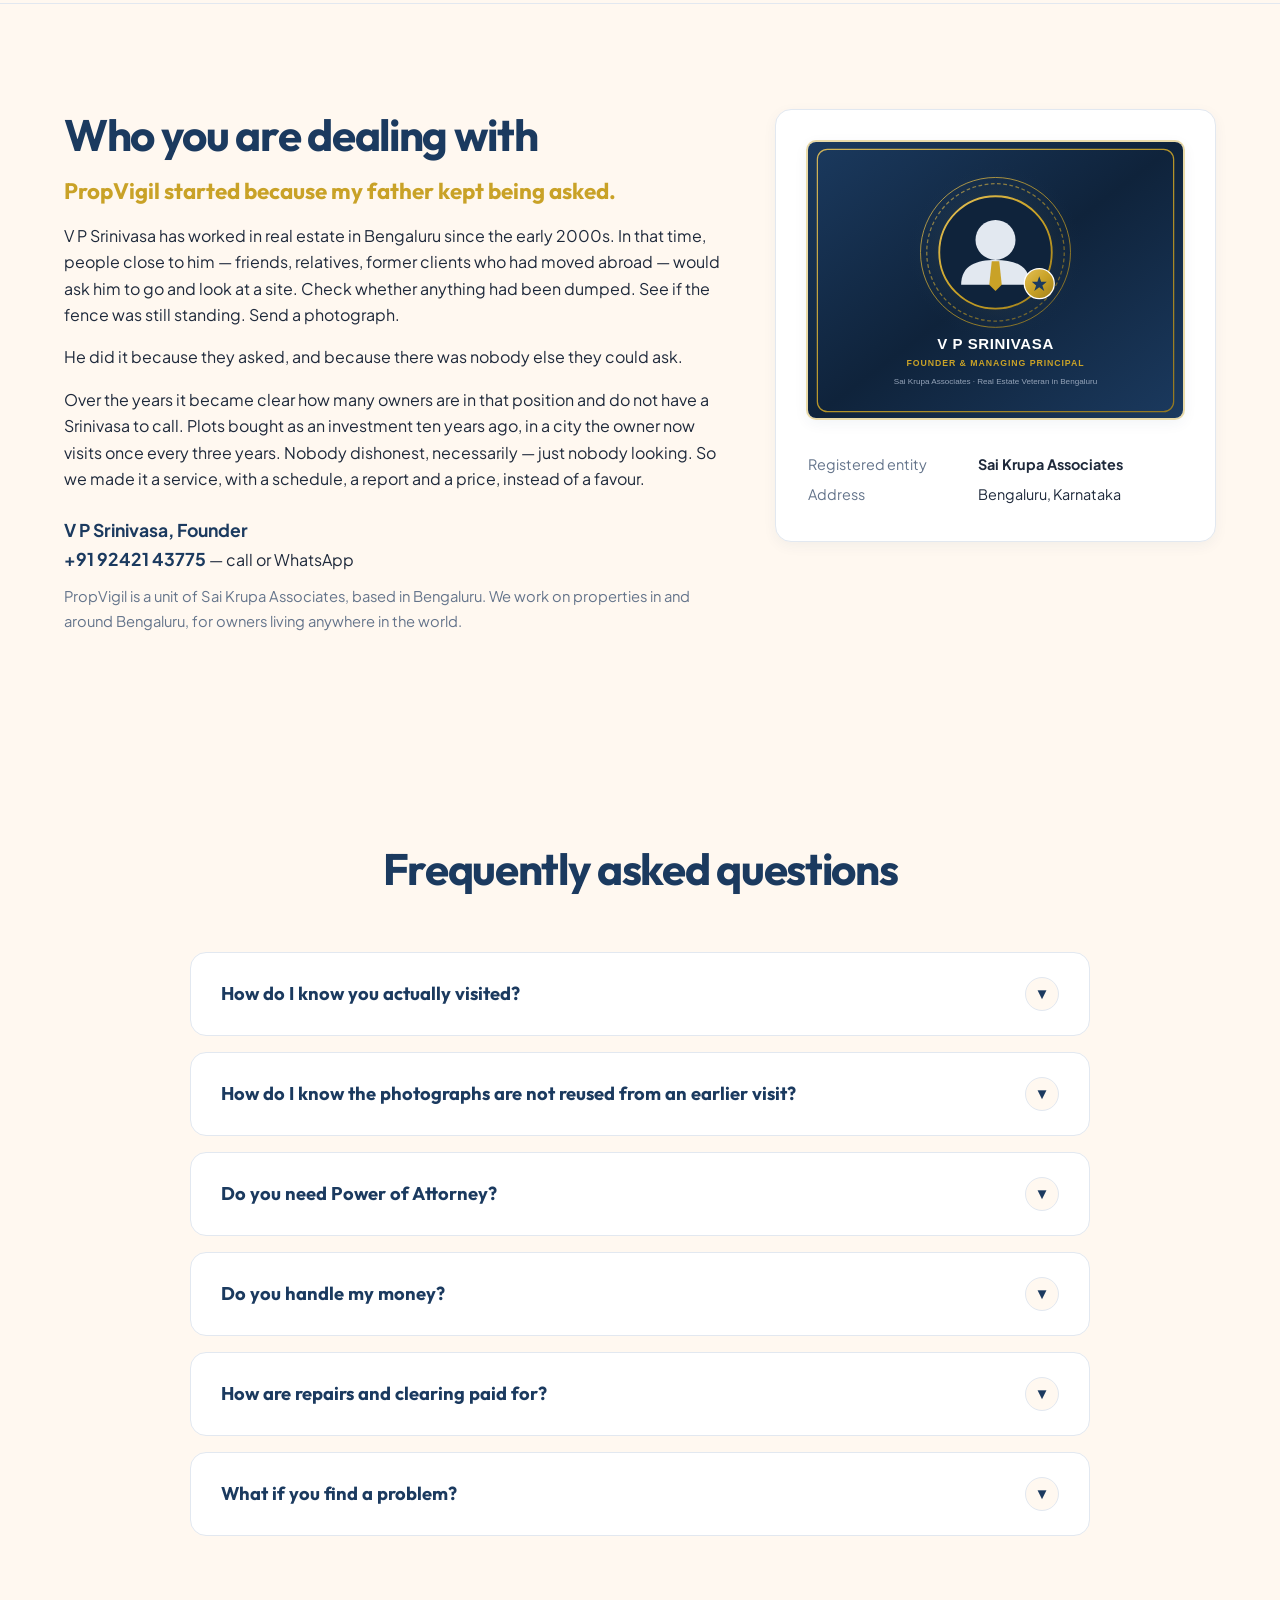
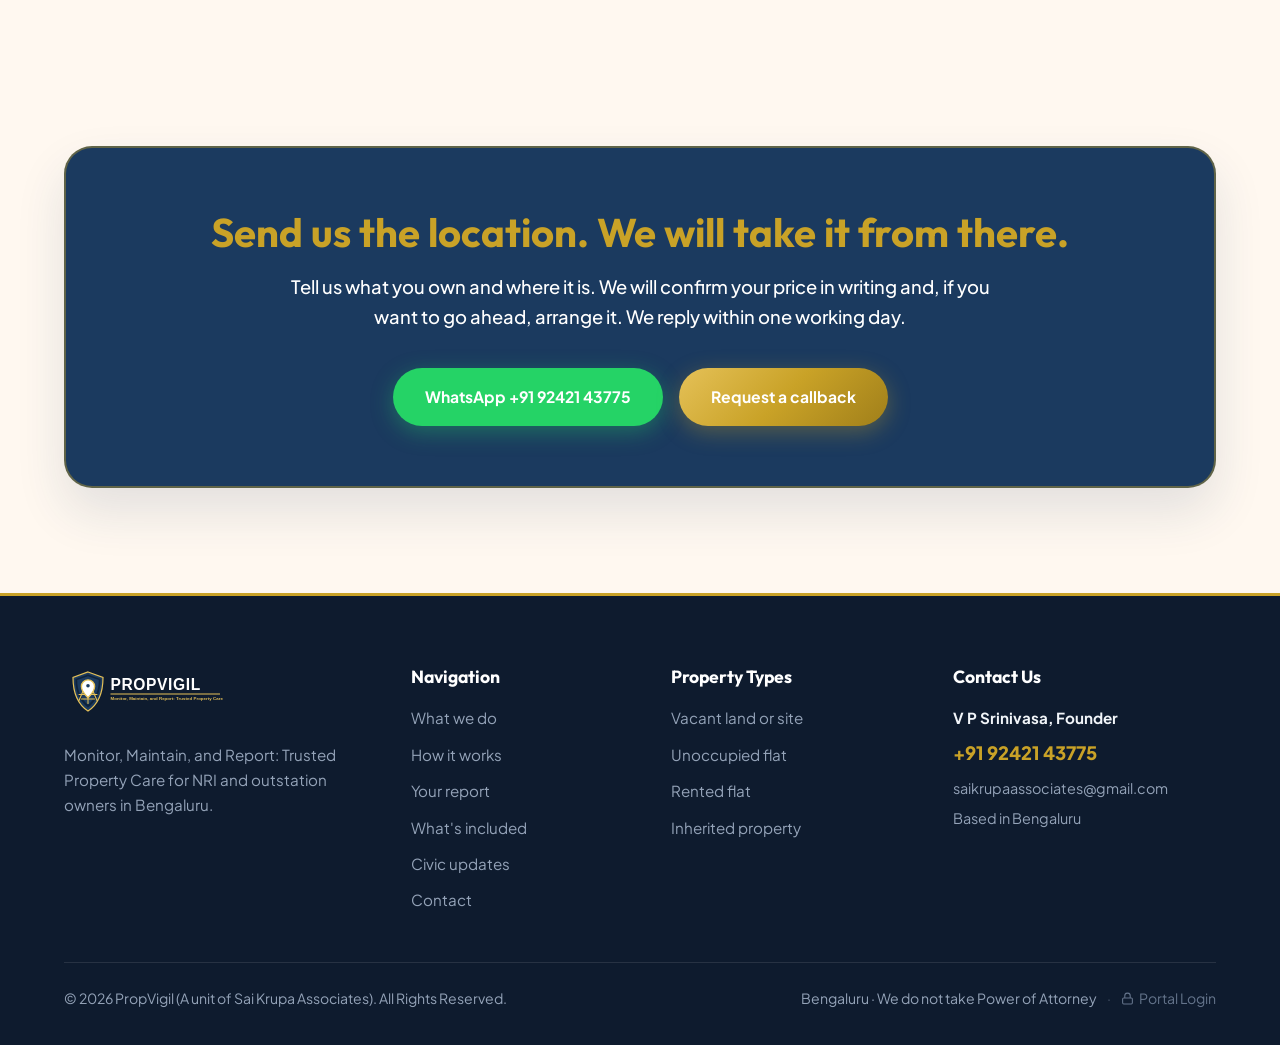
==== commit c3d6370d: "first commit" ====
--- a/index.html
+++ b/index.html
@@ -827,16 +827,23 @@
 
         <div class="footer-col">
           <h4>Contact Us</h4>
-          <p style="color: #94A3B8; font-size: 0.9rem; margin-bottom: 8px;"><strong>V P Srinivasa, Founder</strong></p>
-          <p style="margin-bottom: 8px;"><a href="tel:+919242143775" style="color: var(--brand-gold); font-weight: 700;">+91 92421 43775</a></p>
-          <p style="color: #94A3B8; font-size: 0.88rem;">saikrupaassociates@gmail.com</p>
-          <p style="color: #94A3B8; font-size: 0.88rem;">Based in Bengaluru</p>
+          <p style="color: #F1F5F9; font-size: 0.95rem; font-weight: 700; margin-bottom: 8px;">V P Srinivasa, Founder</p>
+          <p style="margin-bottom: 8px;"><a href="tel:+919242143775" style="color: var(--brand-gold); font-weight: 800; font-size: 1.15rem;">+91 92421 43775</a></p>
+          <p style="color: #94A3B8; font-size: 0.9rem; margin-bottom: 6px;"><a href="mailto:saikrupaassociates@gmail.com" style="color: #94A3B8;">saikrupaassociates@gmail.com</a></p>
+          <p style="color: #94A3B8; font-size: 0.9rem;">Based in Bengaluru</p>
         </div>
       </div>
 
       <div class="footer-bottom">
         <p>© 2026 PropVigil (A unit of Sai Krupa Associates). All Rights Reserved.</p>
-        <p>Bengaluru · We do not take Power of Attorney</p>
+        <p style="display: flex; gap: 10px; align-items: center;">
+          <span>Bengaluru · We do not take Power of Attorney</span>
+          <span style="opacity: 0.4;">·</span>
+          <a href="admin.html" style="color: #64748B; font-size: 0.88rem; text-decoration: none; display: inline-flex; align-items: center; gap: 5px; transition: color 0.2s;" onmouseover="this.style.color='var(--brand-gold)'" onmouseout="this.style.color='#64748B'">
+            <svg width="13" height="13" viewBox="0 0 24 24" fill="none" stroke="currentColor" stroke-width="2"><rect x="3" y="11" width="18" height="11" rx="2" ry="2"></rect><path d="M7 11V7a5 5 0 0 1 10 0v4"></path></svg>
+            Portal Login
+          </a>
+        </p>
       </div>
     </div>
   </footer>
--- a/css/style.css
+++ b/css/style.css
@@ -2889,5 +2889,93 @@
   transform: translateY(-1px);
 }
 
-
-
+/* ==========================================================================
+   Universal Site Footer System
+   ========================================================================== */
+.site-footer {
+  background: #0E1B2E;
+  border-top: 3px solid var(--brand-gold);
+  color: #94A3B8;
+  padding: 70px 0 35px 0;
+  margin-top: 0;
+}
+
+.footer-grid {
+  display: grid;
+  grid-template-columns: 1.4fr 1fr 1.1fr 1.2fr;
+  gap: 40px;
+  margin-bottom: 48px;
+}
+
+.footer-brand p {
+  color: #94A3B8;
+  font-size: 0.95rem;
+  line-height: 1.65;
+  margin-top: 12px;
+  max-width: 340px;
+}
+
+.footer-col h4 {
+  color: #FFFFFF;
+  font-size: 1.1rem;
+  font-weight: 700;
+  margin-bottom: 18px;
+  font-family: 'Outfit', sans-serif;
+}
+
+.footer-links {
+  list-style: none;
+  display: flex;
+  flex-direction: column;
+  gap: 10px;
+}
+
+.footer-links li a {
+  color: #94A3B8;
+  font-size: 0.95rem;
+  text-decoration: none;
+  transition: var(--transition);
+}
+
+.footer-links li a:hover {
+  color: var(--brand-gold);
+  padding-left: 4px;
+}
+
+.footer-bottom {
+  border-top: 1px solid rgba(255, 255, 255, 0.1);
+  padding-top: 24px;
+  display: flex;
+  justify-content: space-between;
+  align-items: center;
+  flex-wrap: wrap;
+  gap: 16px;
+  font-size: 0.88rem;
+  color: #64748B;
+}
+
+.footer-bottom p {
+  margin: 0;
+  color: #94A3B8;
+}
+
+@media (max-width: 992px) {
+  .footer-grid {
+    grid-template-columns: 1fr 1fr;
+    gap: 32px;
+  }
+}
+
+@media (max-width: 600px) {
+  .footer-grid {
+    grid-template-columns: 1fr;
+    gap: 28px;
+  }
+  .footer-bottom {
+    flex-direction: column;
+    text-align: center;
+  }
+}
+
+
+
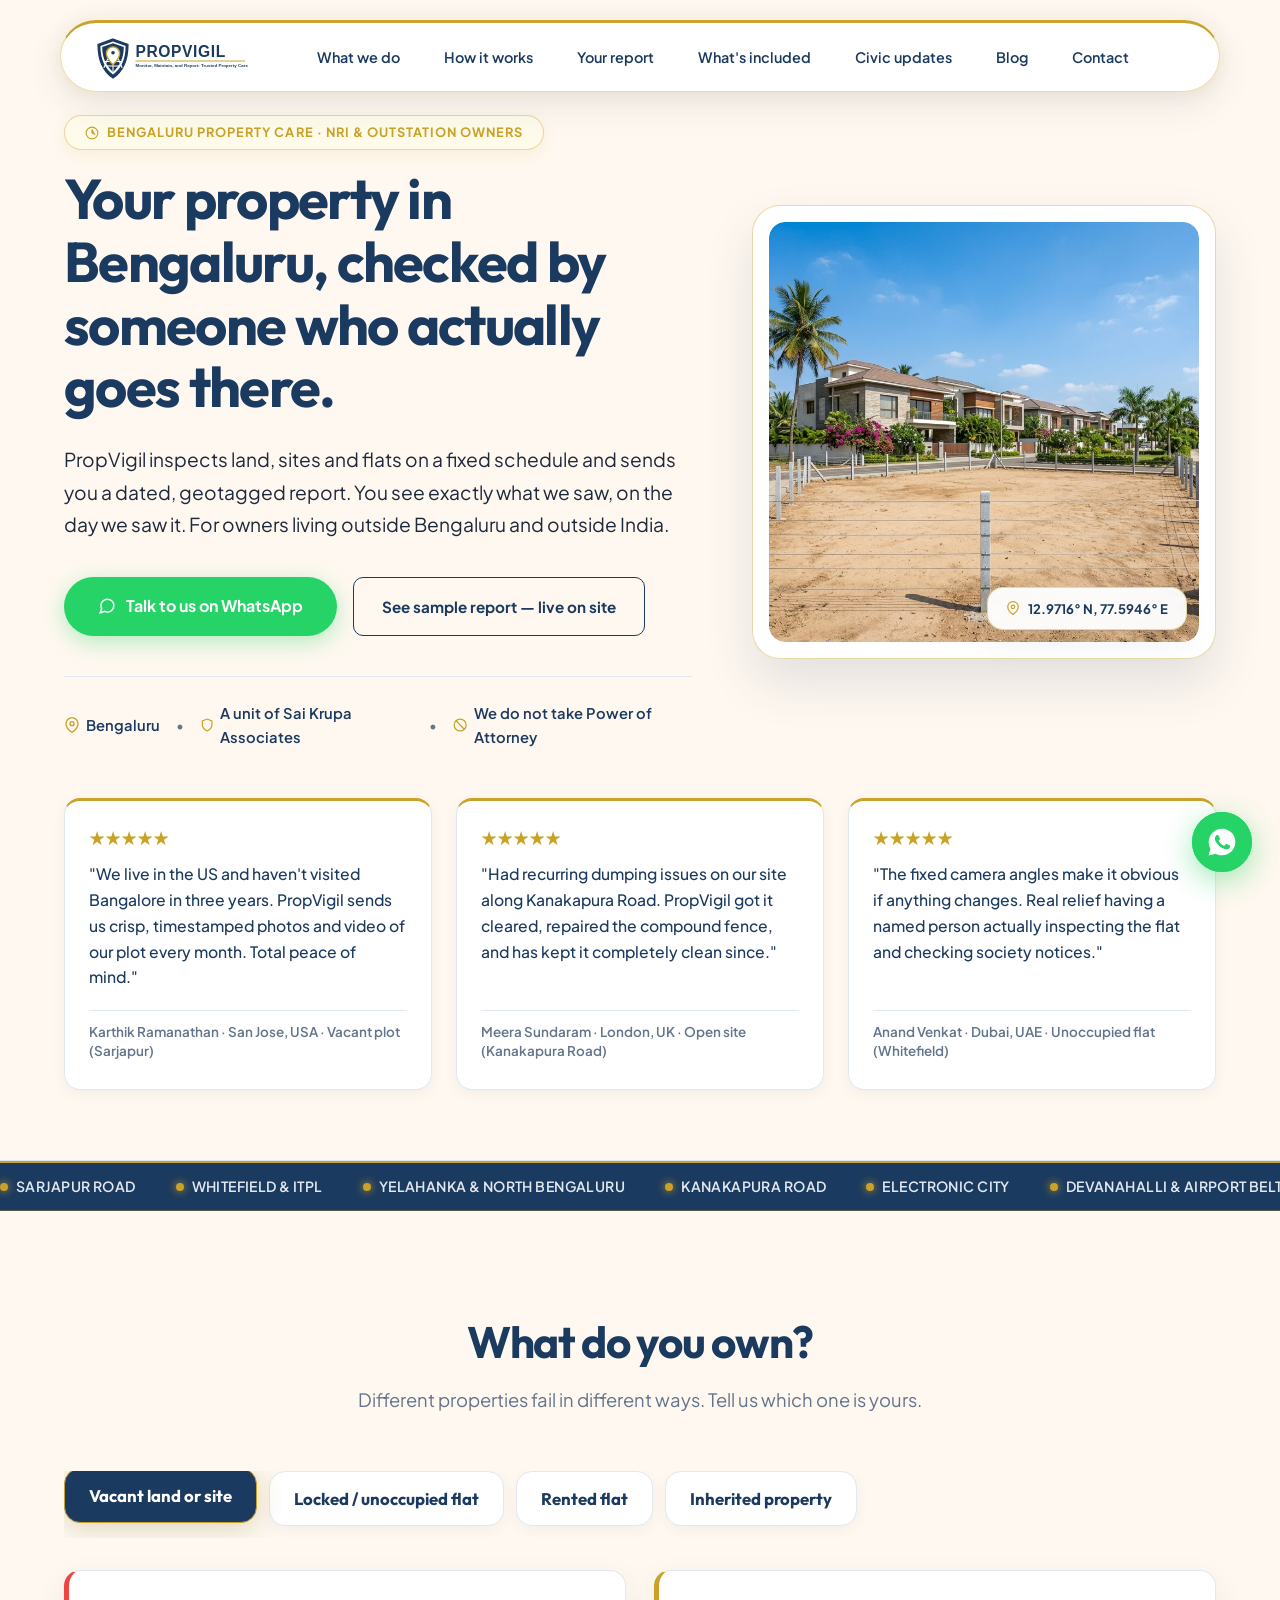
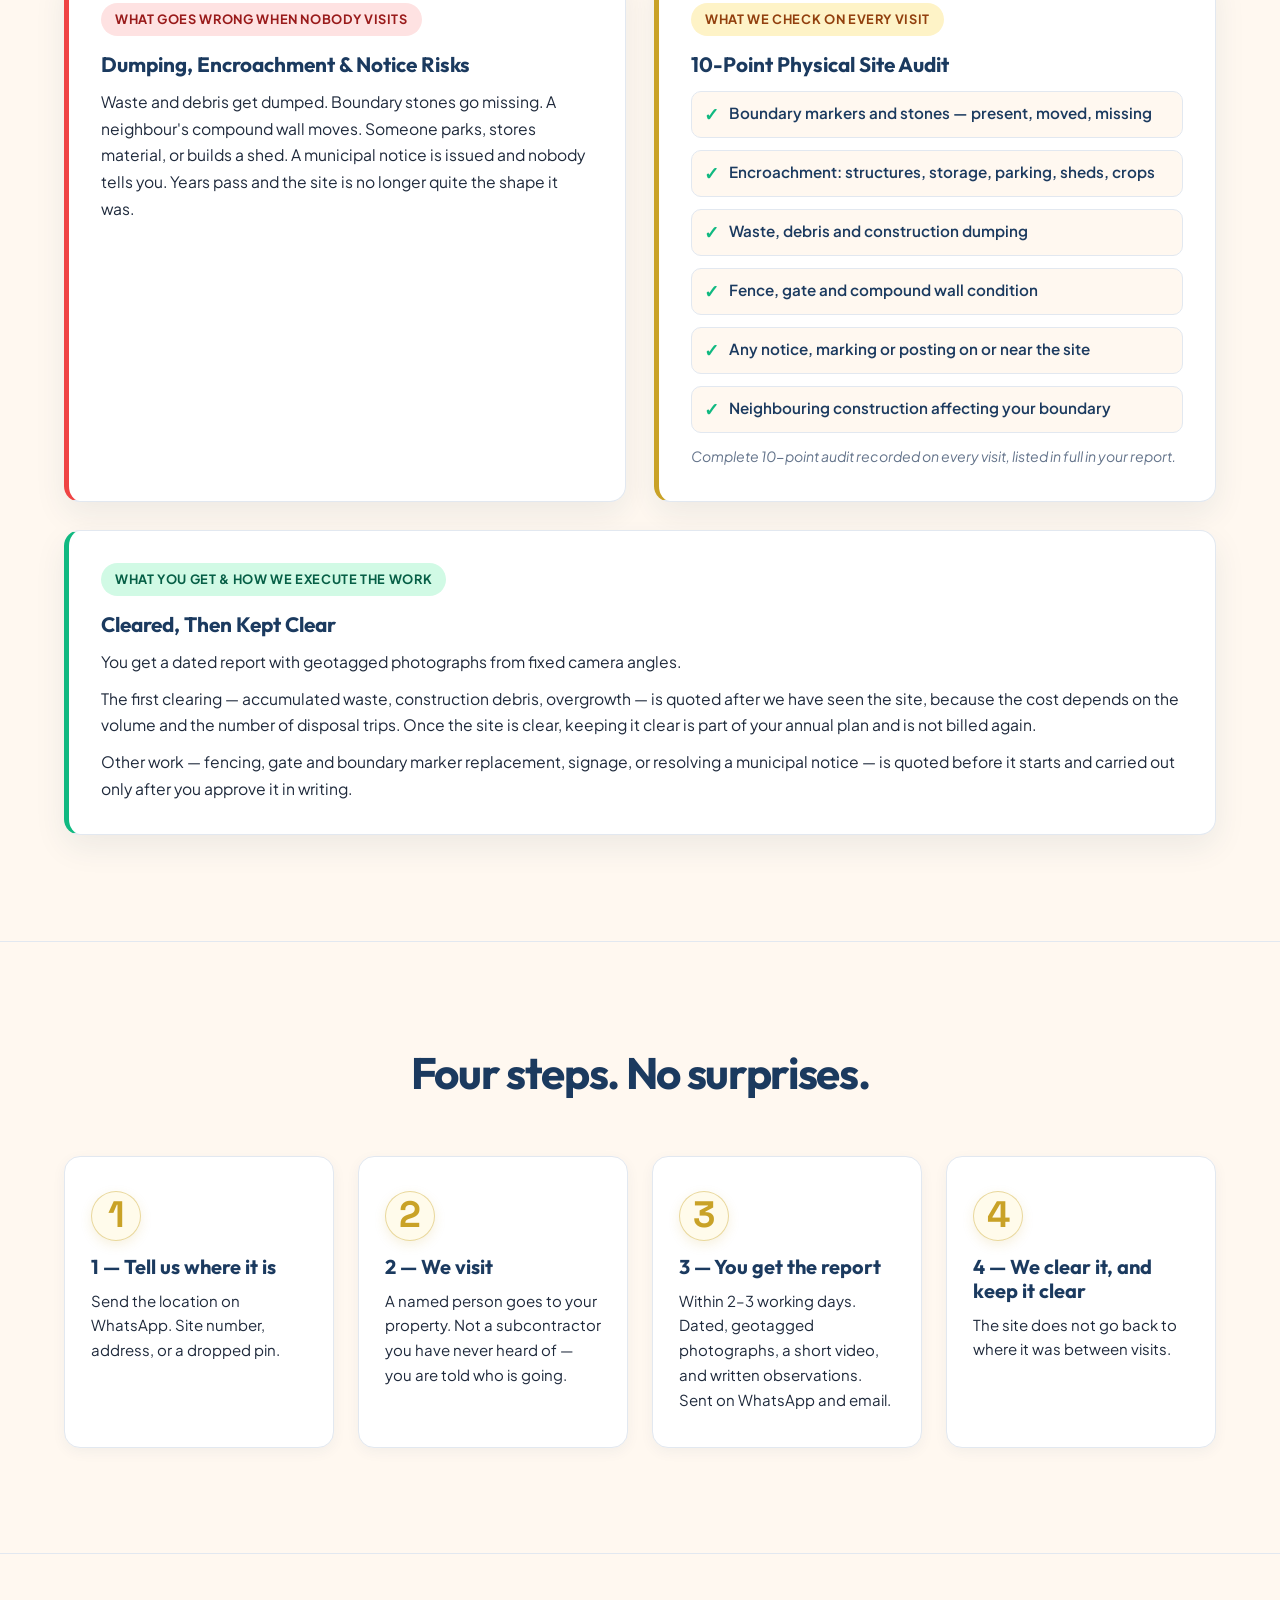
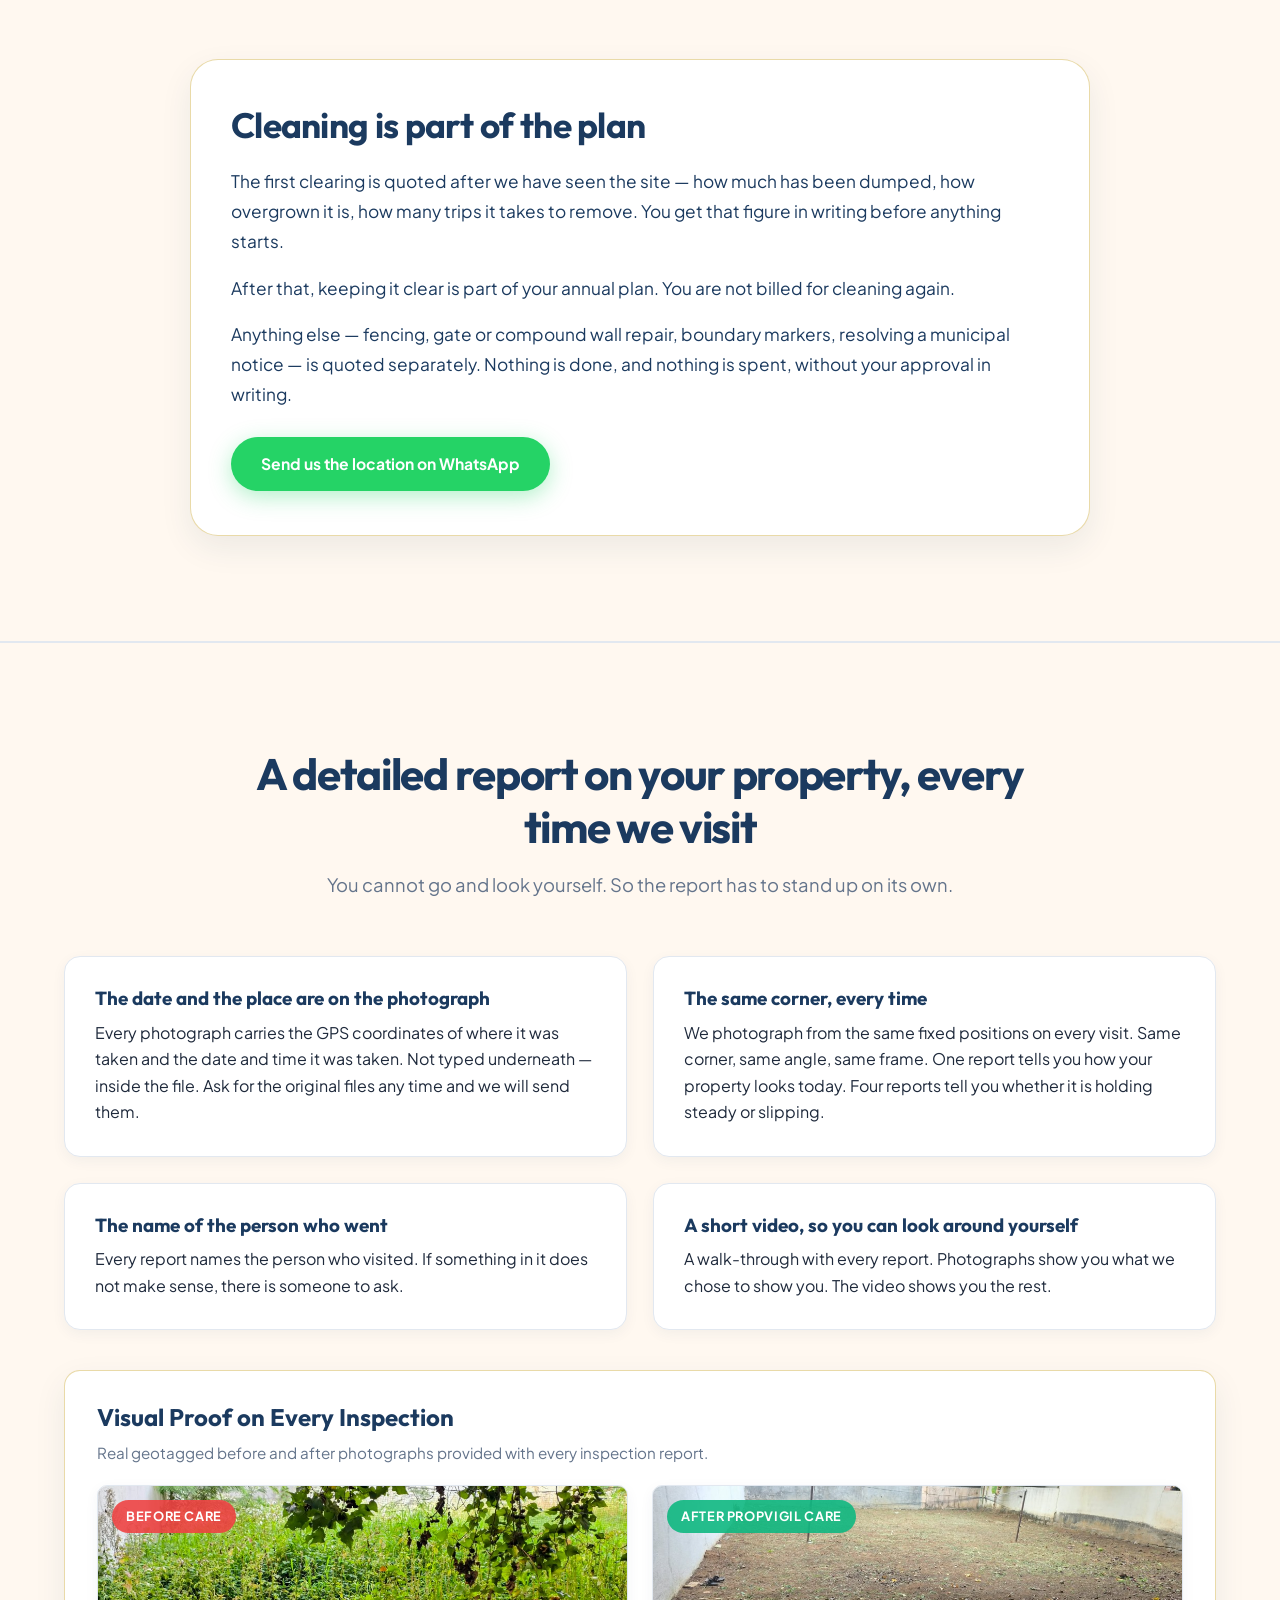
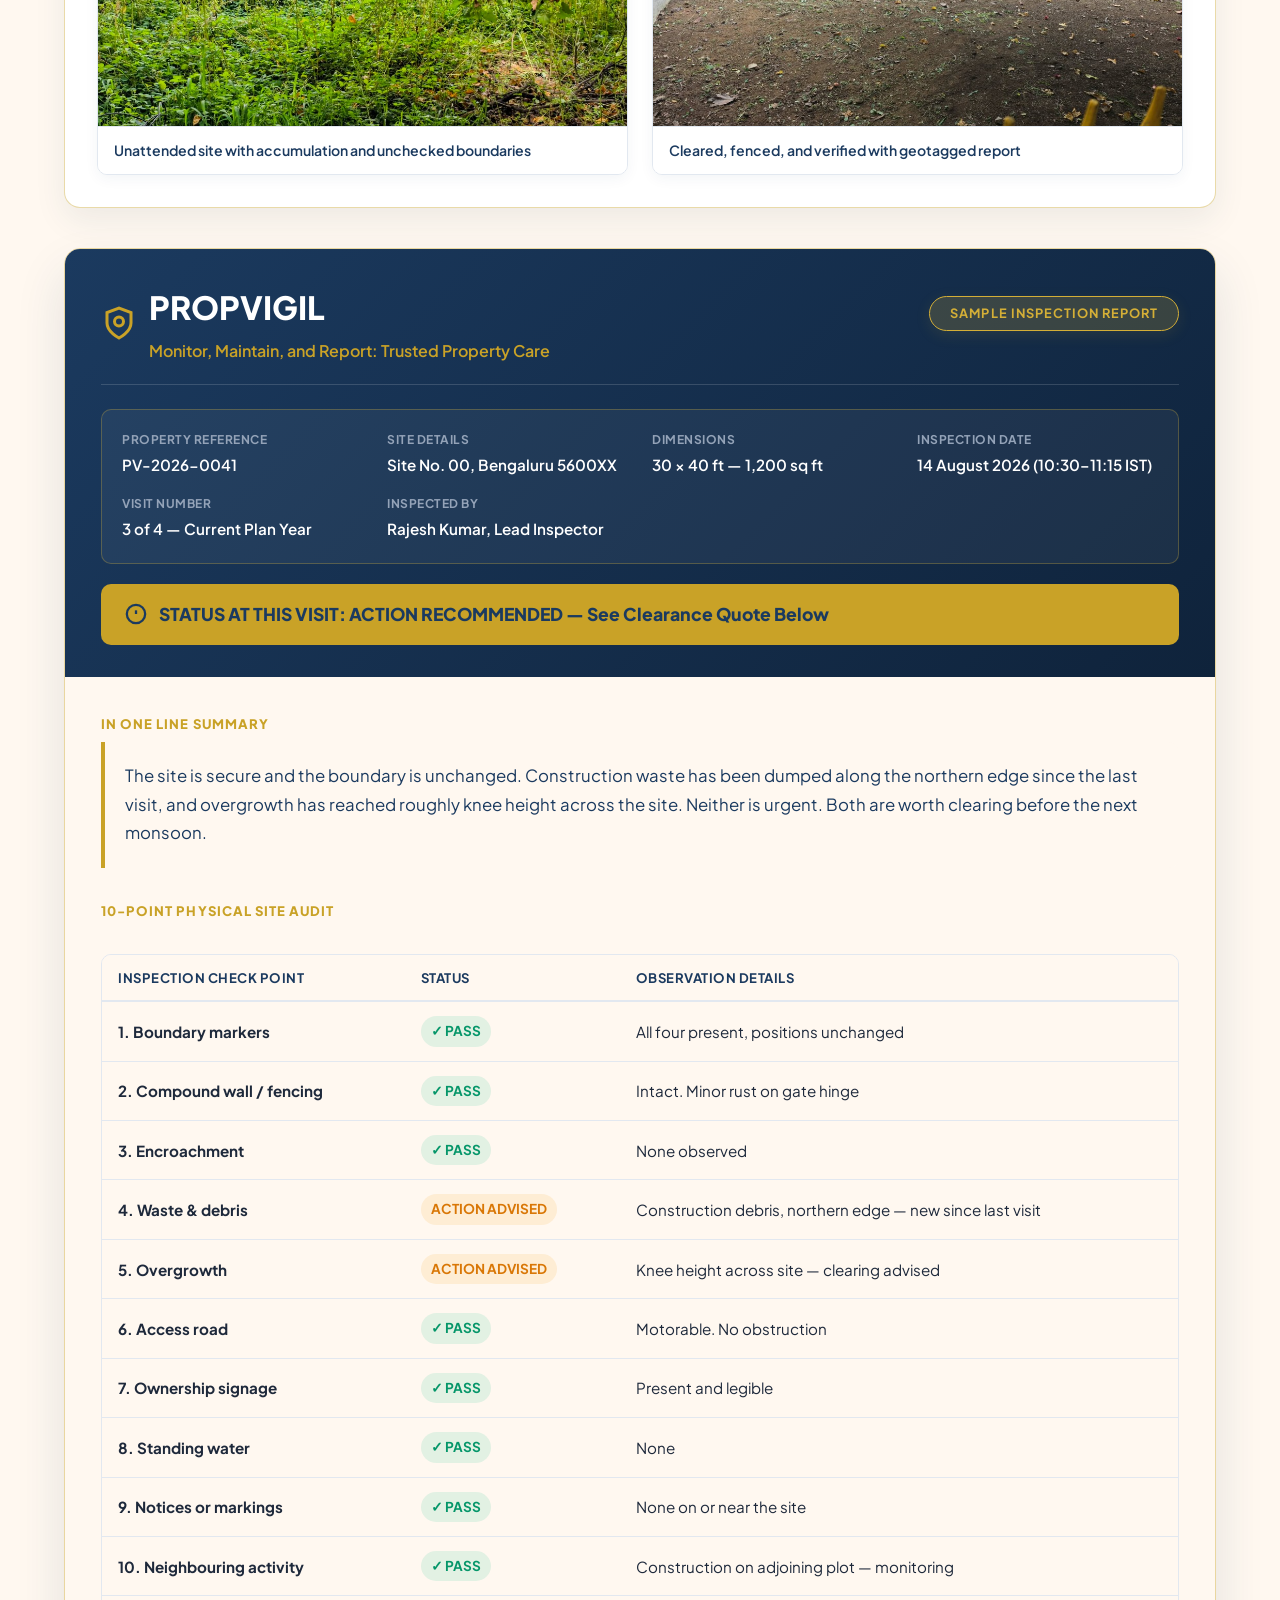
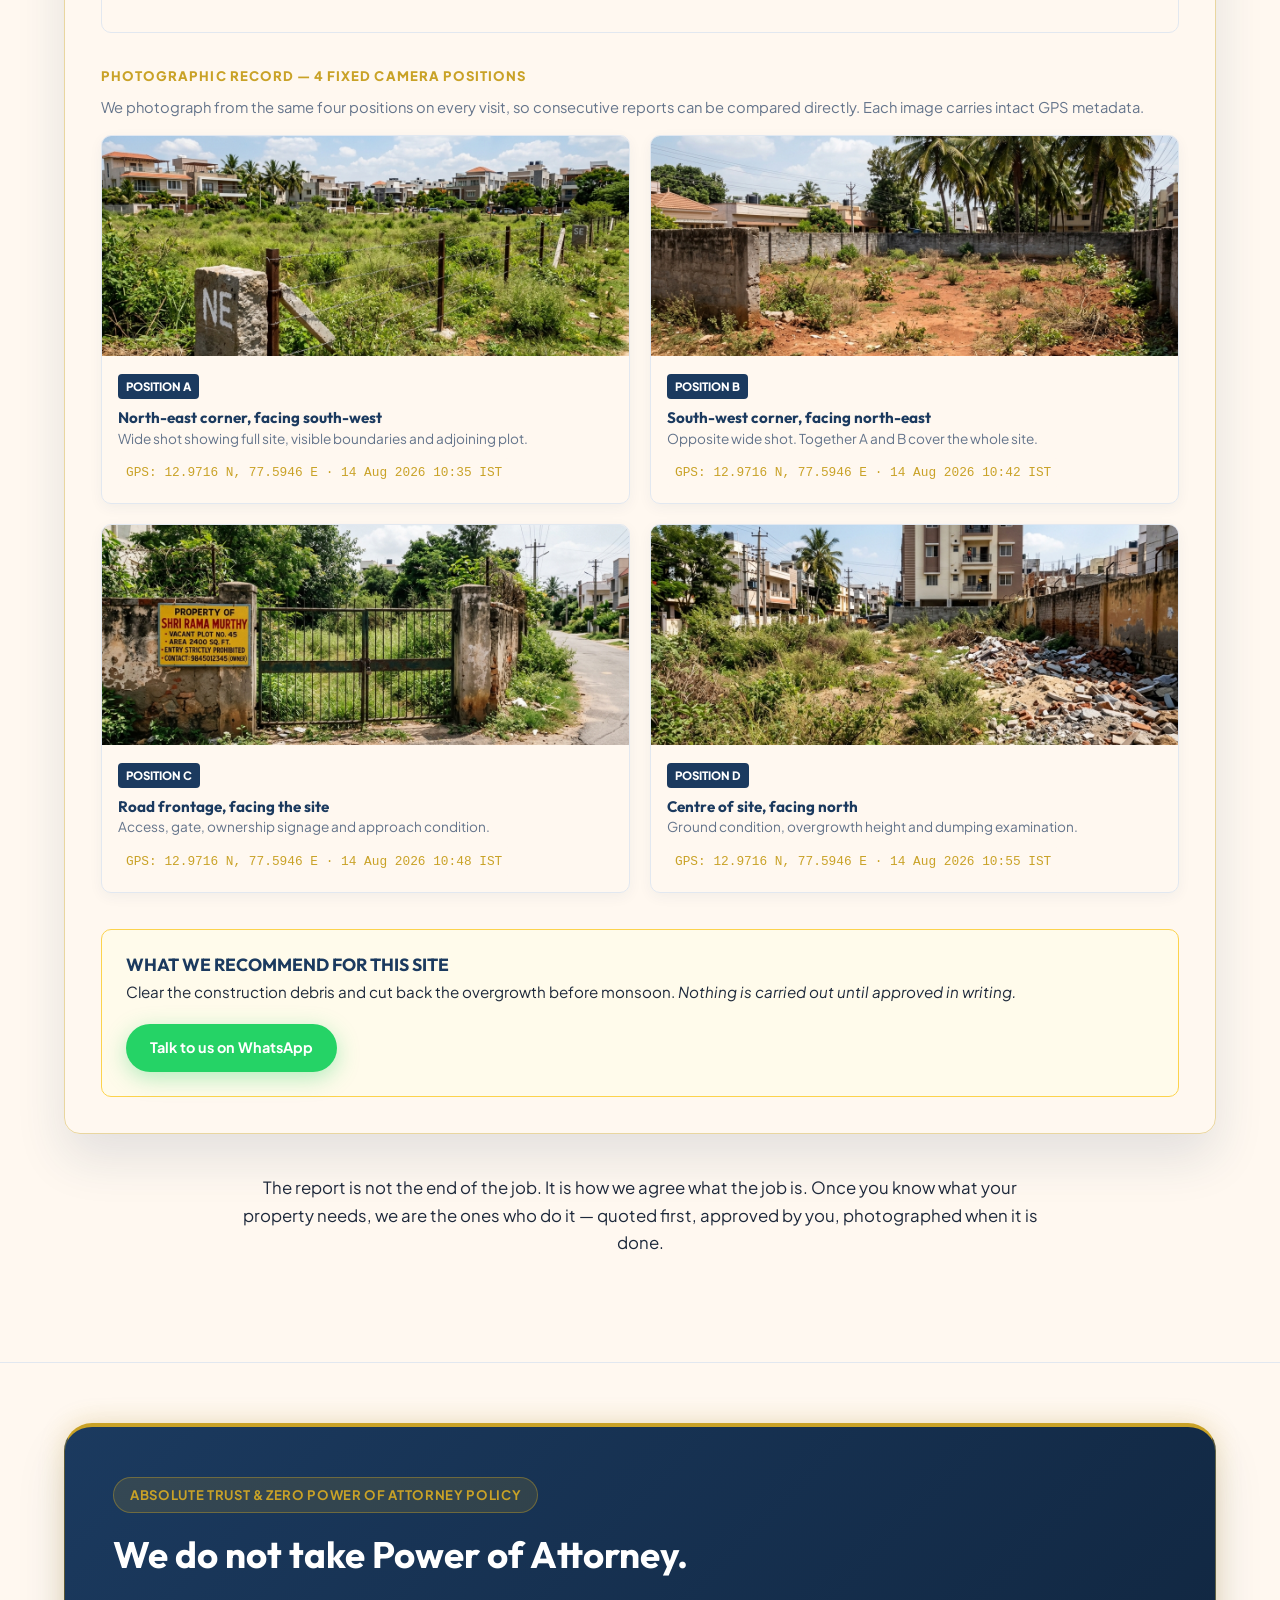
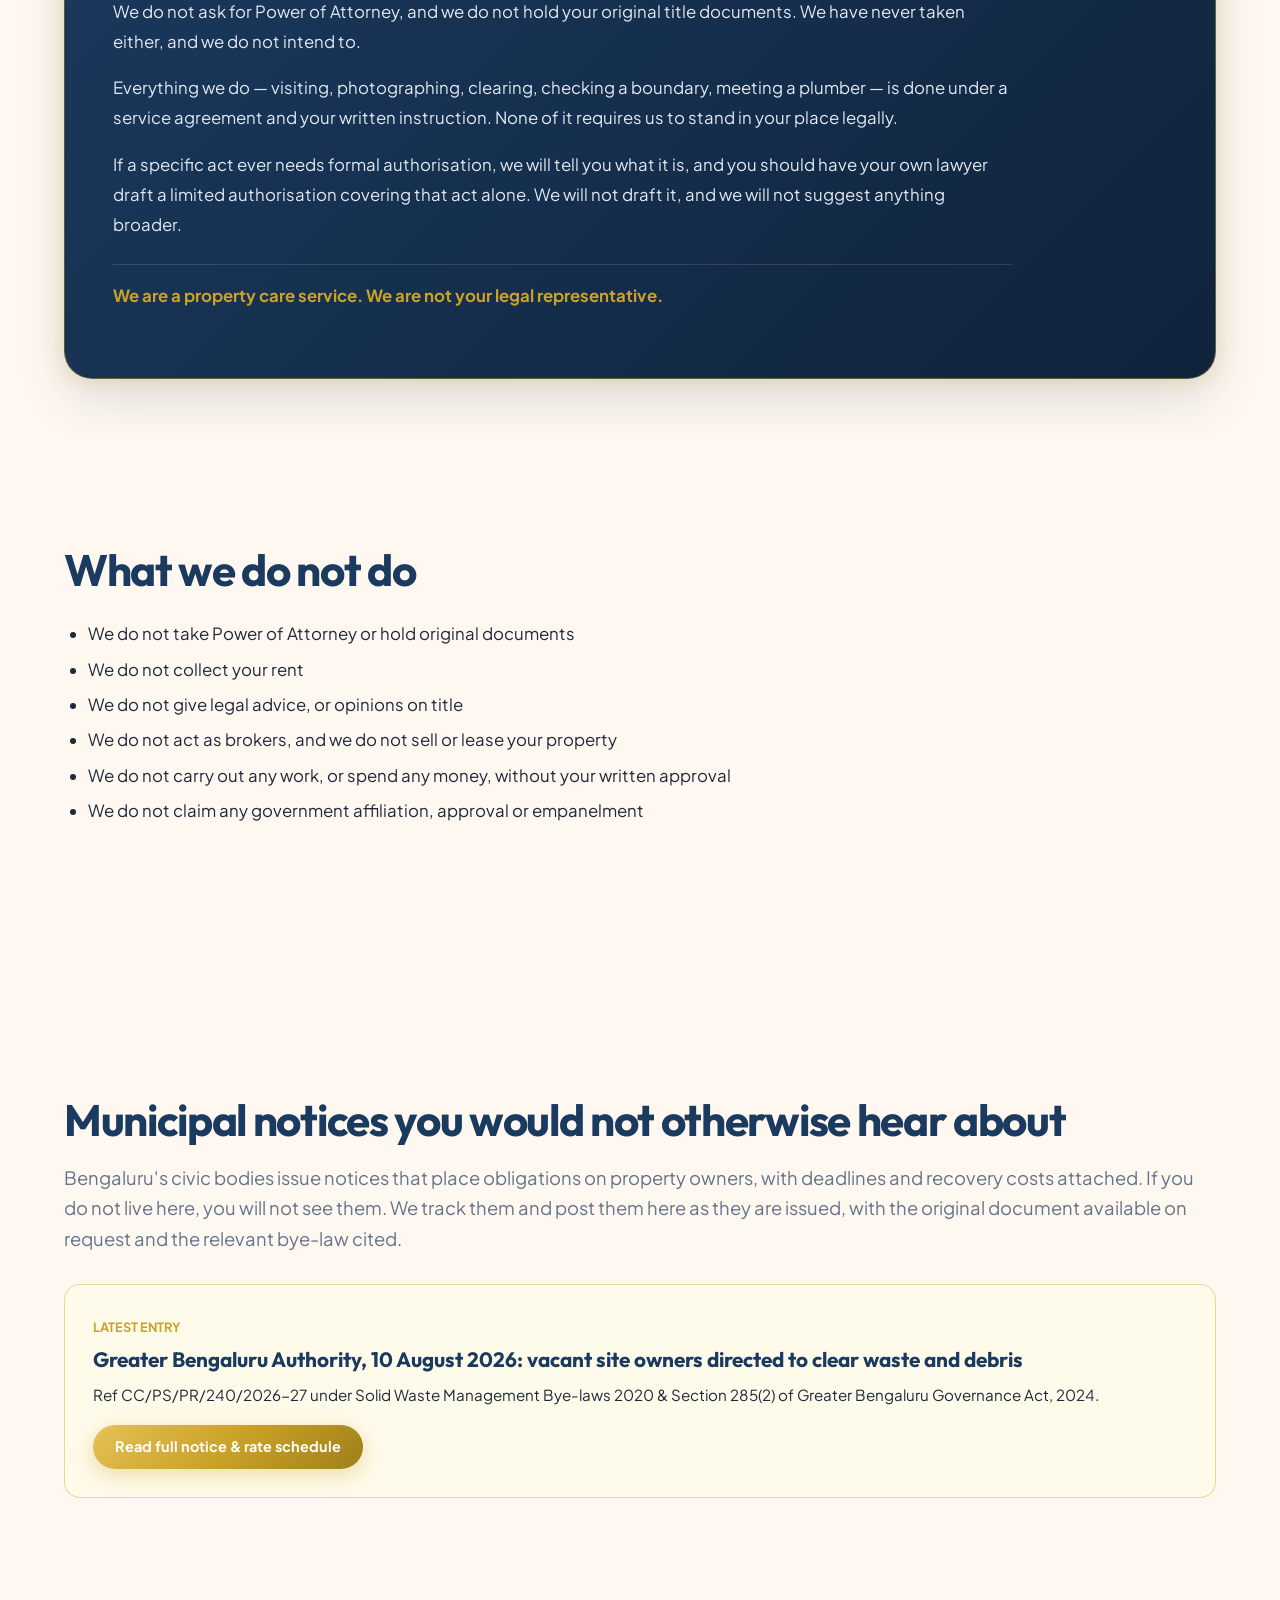
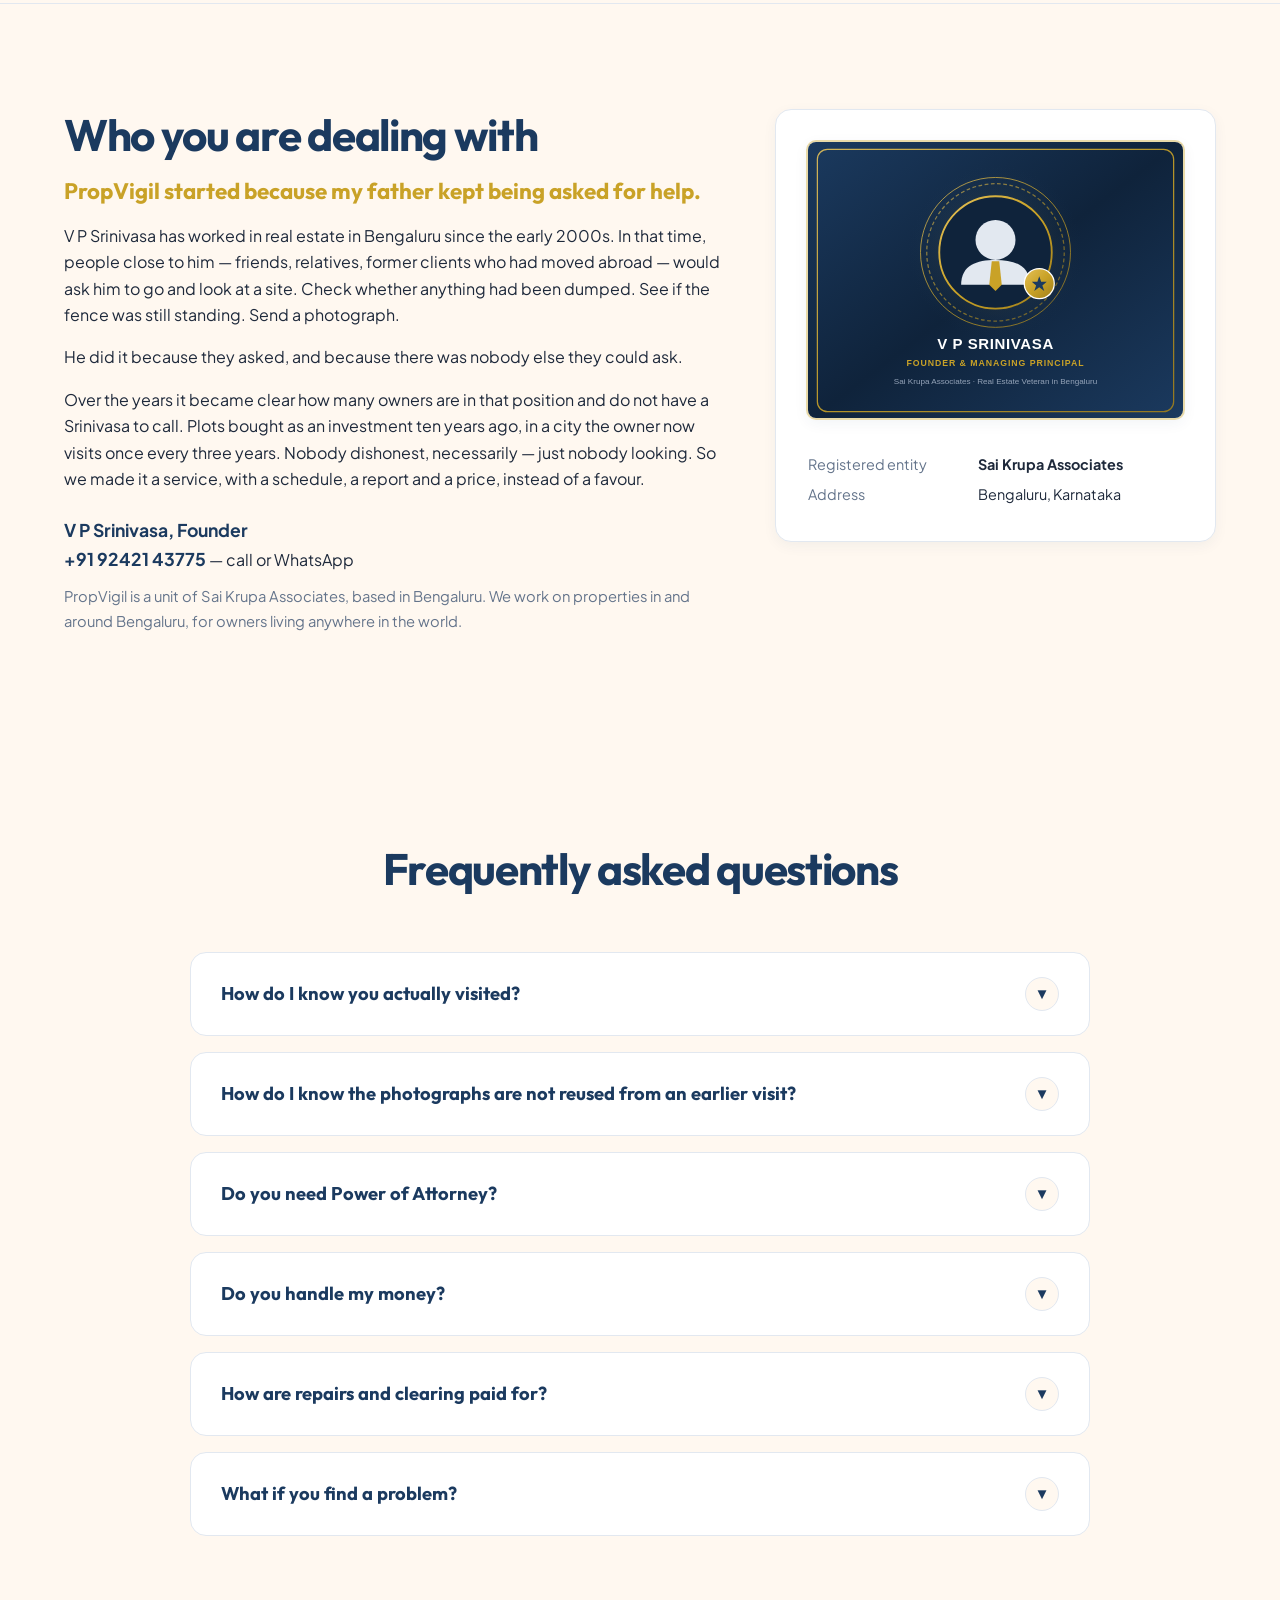
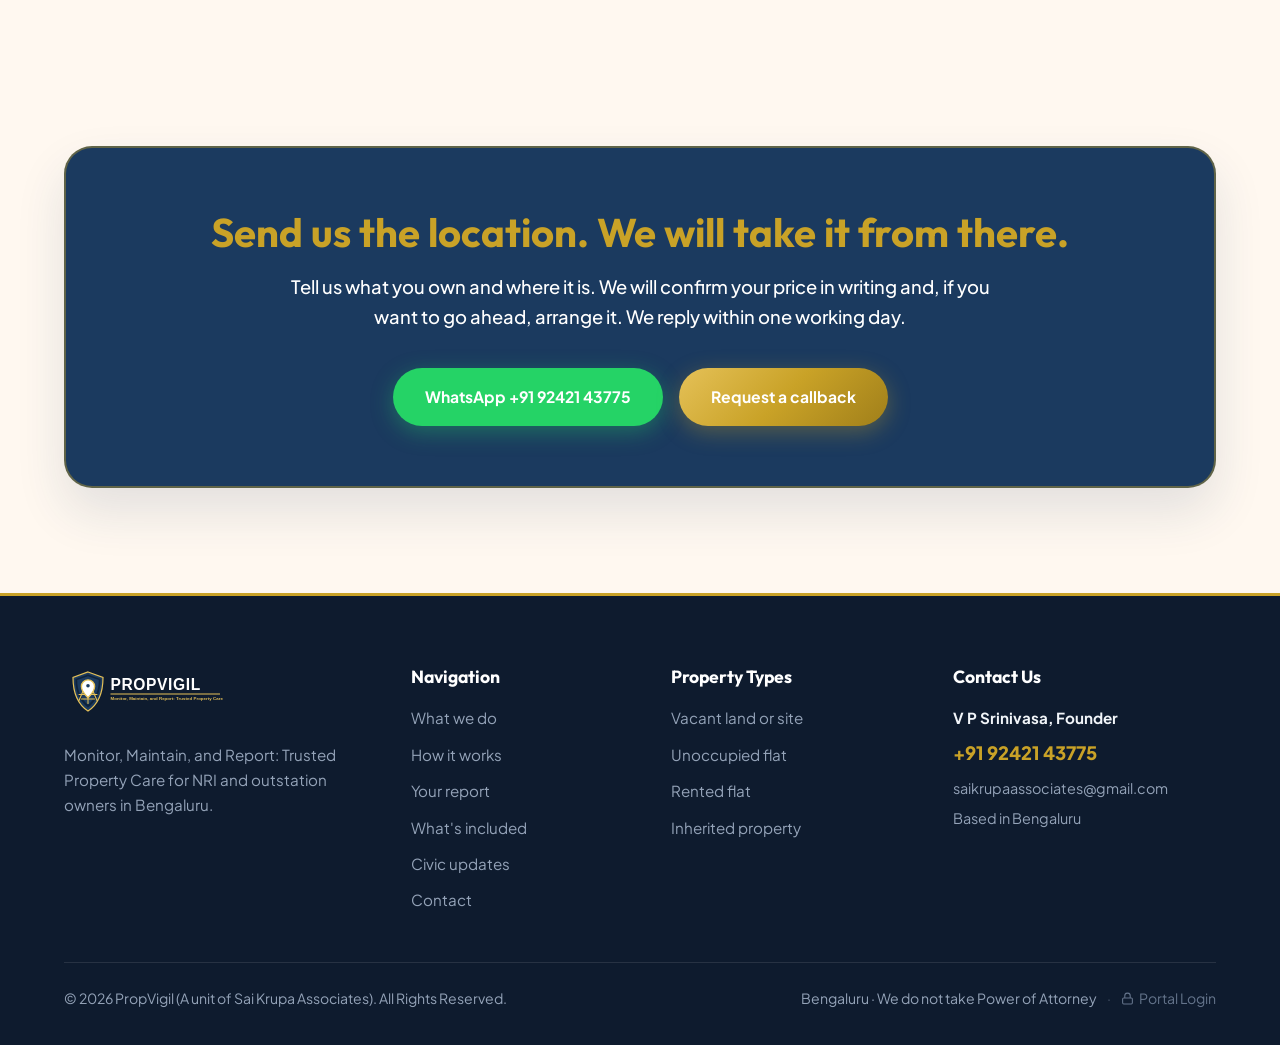
==== commit f5e89f79: "Initial commit" ====
--- a/index.html
+++ b/index.html
@@ -106,10 +106,6 @@
 
         <div class="hero-visual reveal-on-scroll">
           <div class="hero-image-card">
-            <div class="floating-overlay-badge">
-              <span class="live-dot"></span>
-              <span>LIVE INSPECTION FEED</span>
-            </div>
             <div class="hero-image-wrap">
               <img src="assets/hero.jpg" alt="Monitored Property Site in Bengaluru">
             </div>
@@ -126,7 +122,7 @@
         <div class="reviews-grid">
           <div class="review-card">
             <div class="review-stars">★★★★★</div>
-            <p class="review-text">"We live in the US and haven't visited Bangalore in three years. PropVigil sends us crisp, timestamped photos and video of our plot every quarter. Total peace of mind."</p>
+            <p class="review-text">"We live in the US and haven't visited Bangalore in three years. PropVigil sends us crisp, timestamped photos and video of our plot every month. Total peace of mind."</p>
             <div class="review-attribution">Karthik Ramanathan · San Jose, USA · Vacant plot (Sarjapur)</div>
           </div>
 
@@ -433,7 +429,7 @@
             
             <div style="text-align: right;">
               <span class="badge-chip" style="background: rgba(212, 175, 55, 0.2); color: #D4AF37; border-color: #D4AF37;">
-                LIVE SAMPLE INSPECTION REPORT
+                SAMPLE INSPECTION REPORT
               </span>
             </div>
           </div>
@@ -673,14 +669,14 @@
       <div class="who-we-are-grid reveal-on-scroll">
         <div>
           <h2 class="section-title">Who you are dealing with</h2>
-          <h3 style="font-size: 1.4rem; color: var(--brand-gold); margin-bottom: 18px;">PropVigil started because my father kept being asked.</h3>
+          <h3 style="font-size: 1.4rem; color: var(--brand-gold); margin-bottom: 18px;">PropVigil started because my father kept being asked for help.</h3>
 
           <p style="margin-bottom: 16px;">V P Srinivasa has worked in real estate in Bengaluru since the early 2000s. In that time, people close to him — friends, relatives, former clients who had moved abroad — would ask him to go and look at a site. Check whether anything had been dumped. See if the fence was still standing. Send a photograph.</p>
           <p style="margin-bottom: 16px;">He did it because they asked, and because there was nobody else they could ask.</p>
           <p style="margin-bottom: 24px;">Over the years it became clear how many owners are in that position and do not have a Srinivasa to call. Plots bought as an investment ten years ago, in a city the owner now visits once every three years. Nobody dishonest, necessarily — just nobody looking. So we made it a service, with a schedule, a report and a price, instead of a favour.</p>
 
           <p><strong style="font-size: 1.1rem; color: var(--brand-navy);">V P Srinivasa, Founder</strong><br>
-          <a href="tel:+919242143775" style="font-weight: 700; color: var(--brand-navy); font-size: 1.1rem;">+91 92421 43775</a> — call or WhatsApp</p>
+          <a href="tel:+919242143775" style="font-weight: 700; color: var(--brand-navy); font-size: 1.1rem; text-decoration: none;">+91 92421 43775</a> — <a href="tel:+919242143775" style="color: inherit; text-decoration: none;">call</a> or <a href="https://wa.me/919242143775" target="_blank" rel="noopener noreferrer" style="color: inherit; text-decoration: none;">WhatsApp</a></p>
           <p style="margin-top: 10px; font-size: 0.92rem; color: var(--text-muted);">PropVigil is a unit of Sai Krupa Associates, based in Bengaluru. We work on properties in and around Bengaluru, for owners living anywhere in the world.</p>
         </div>
 
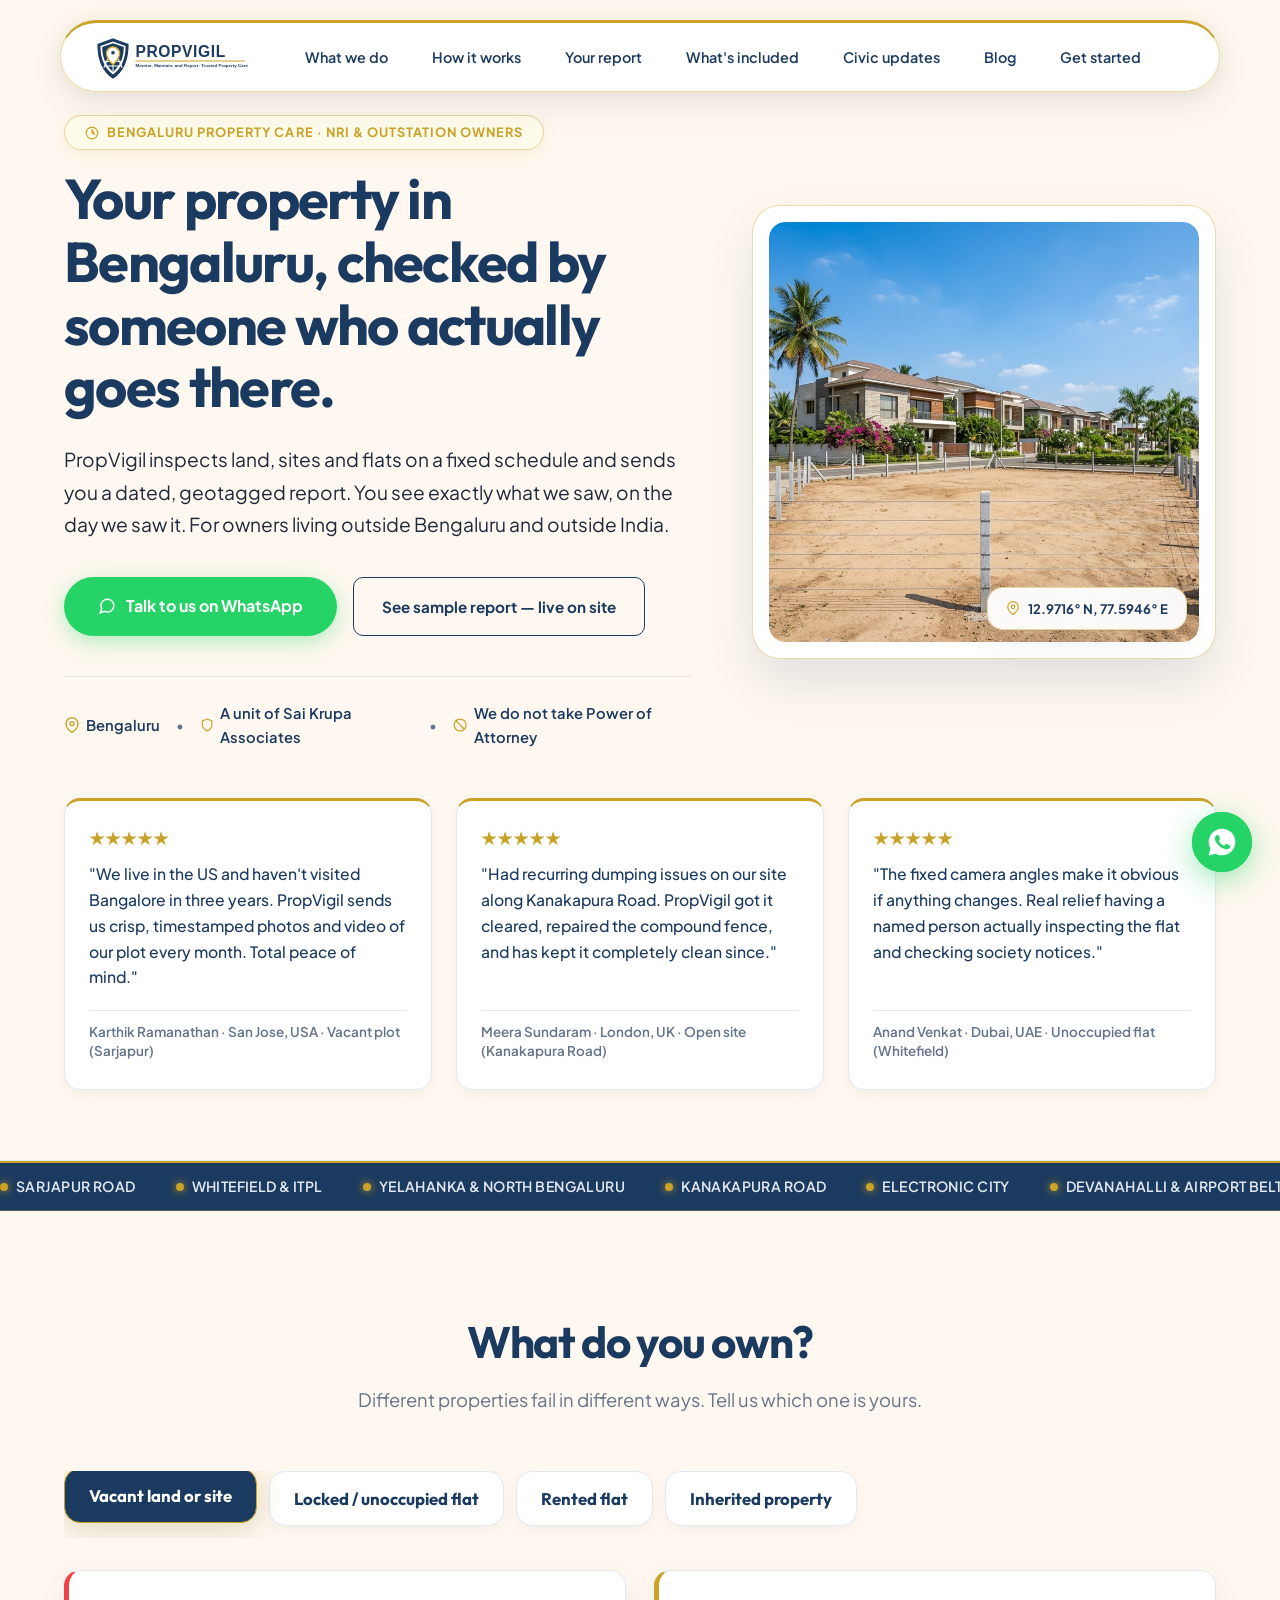
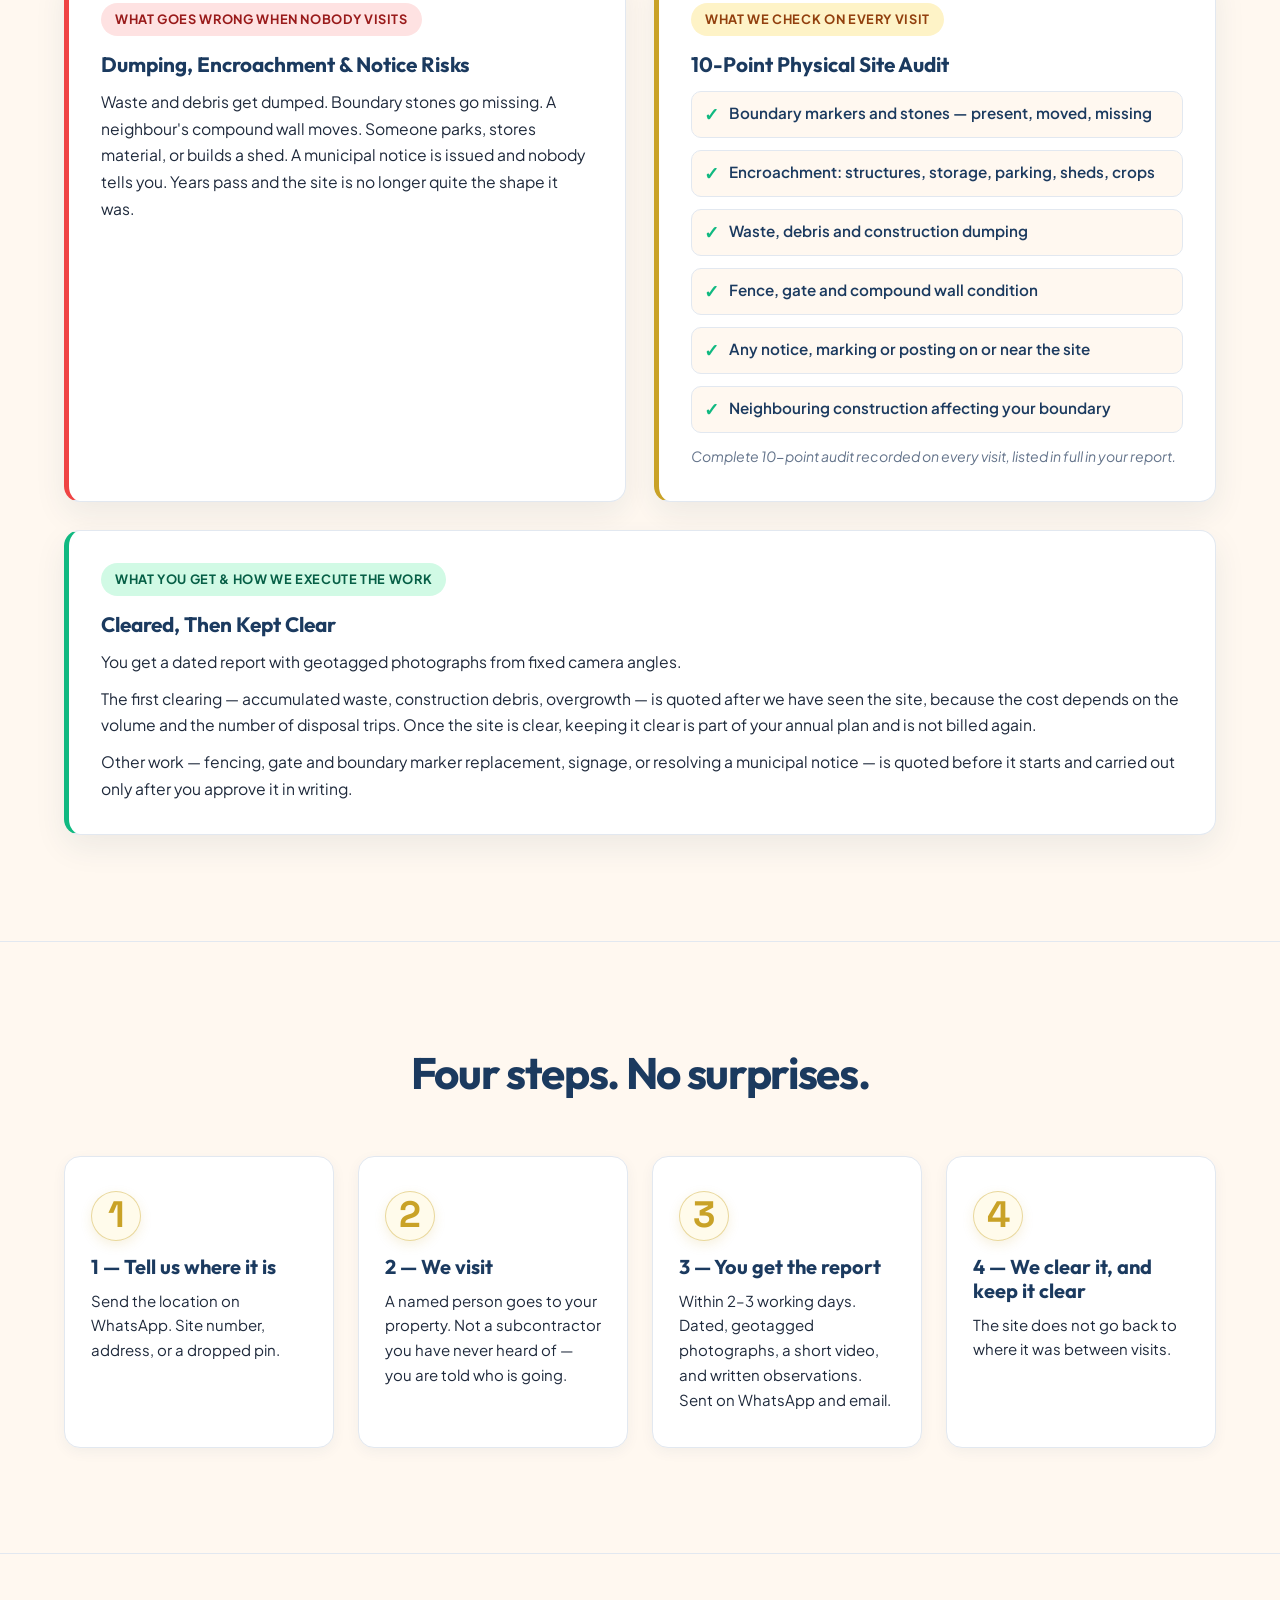
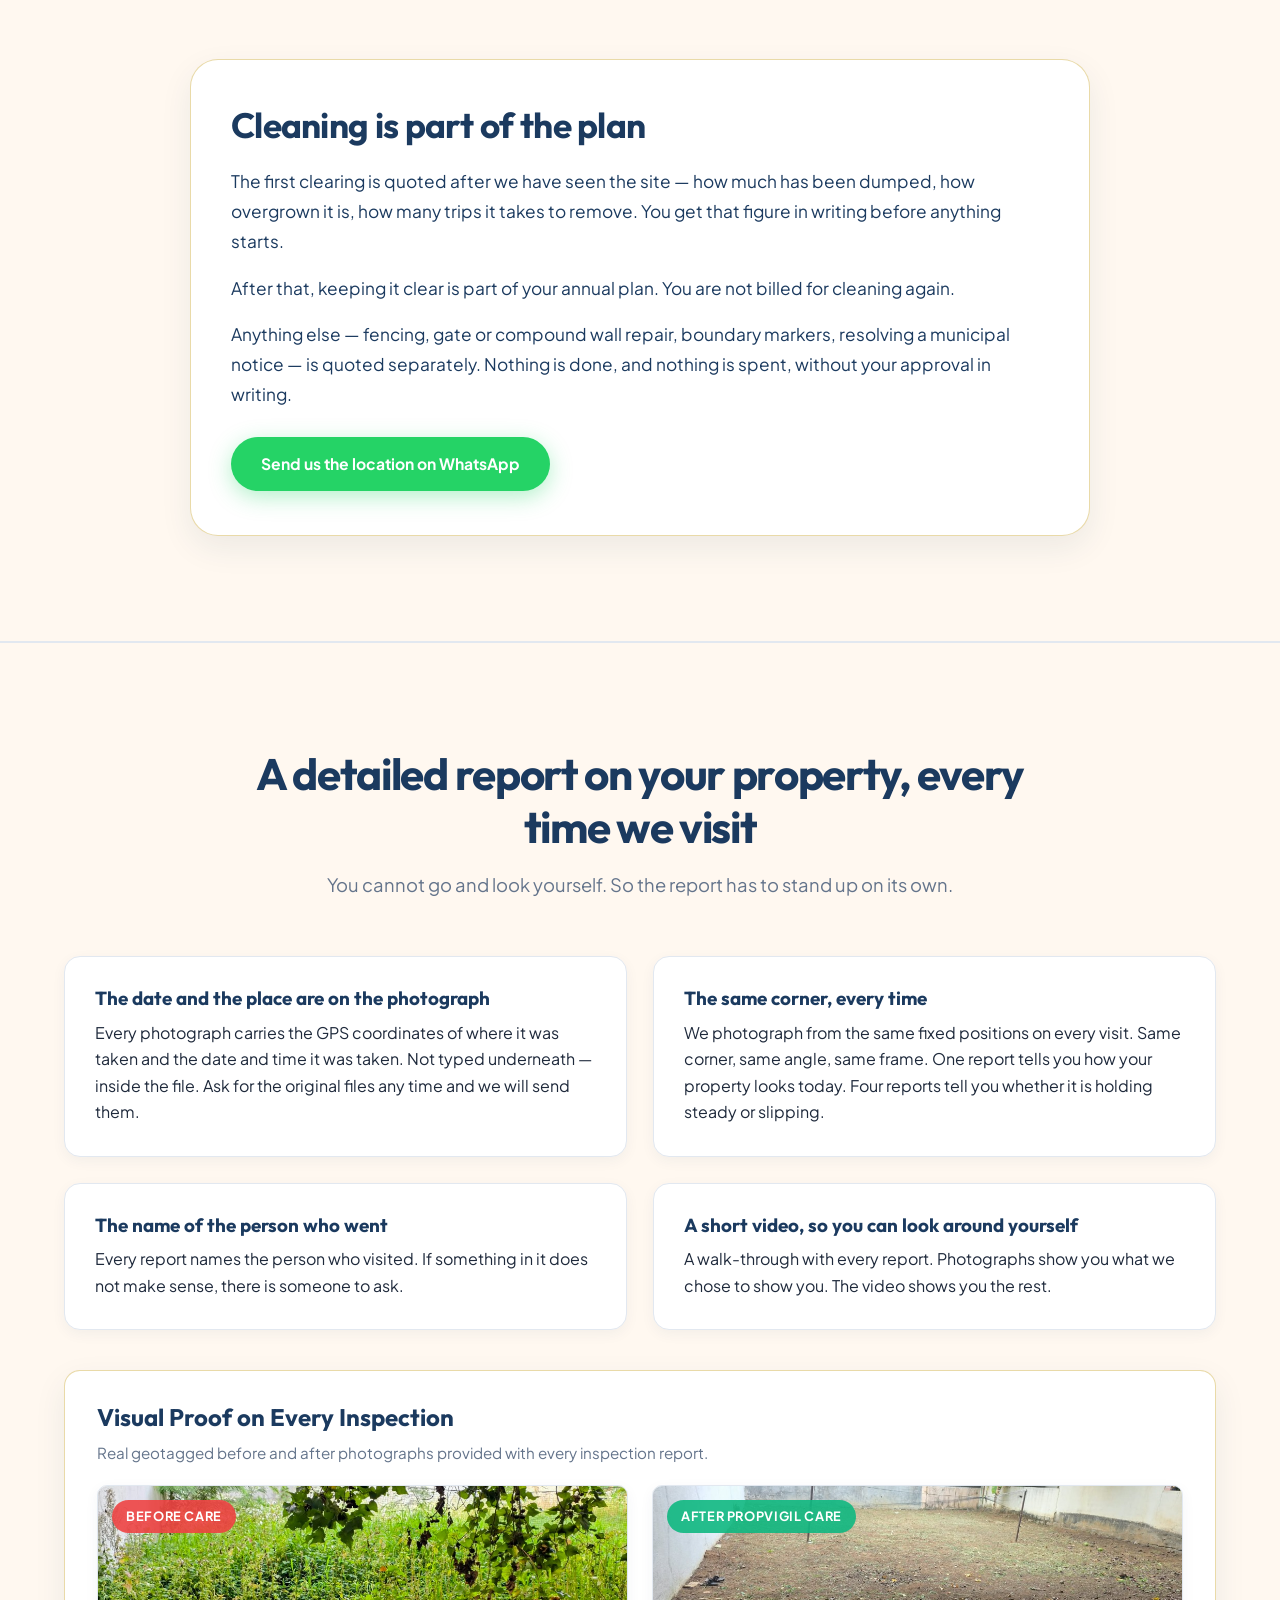
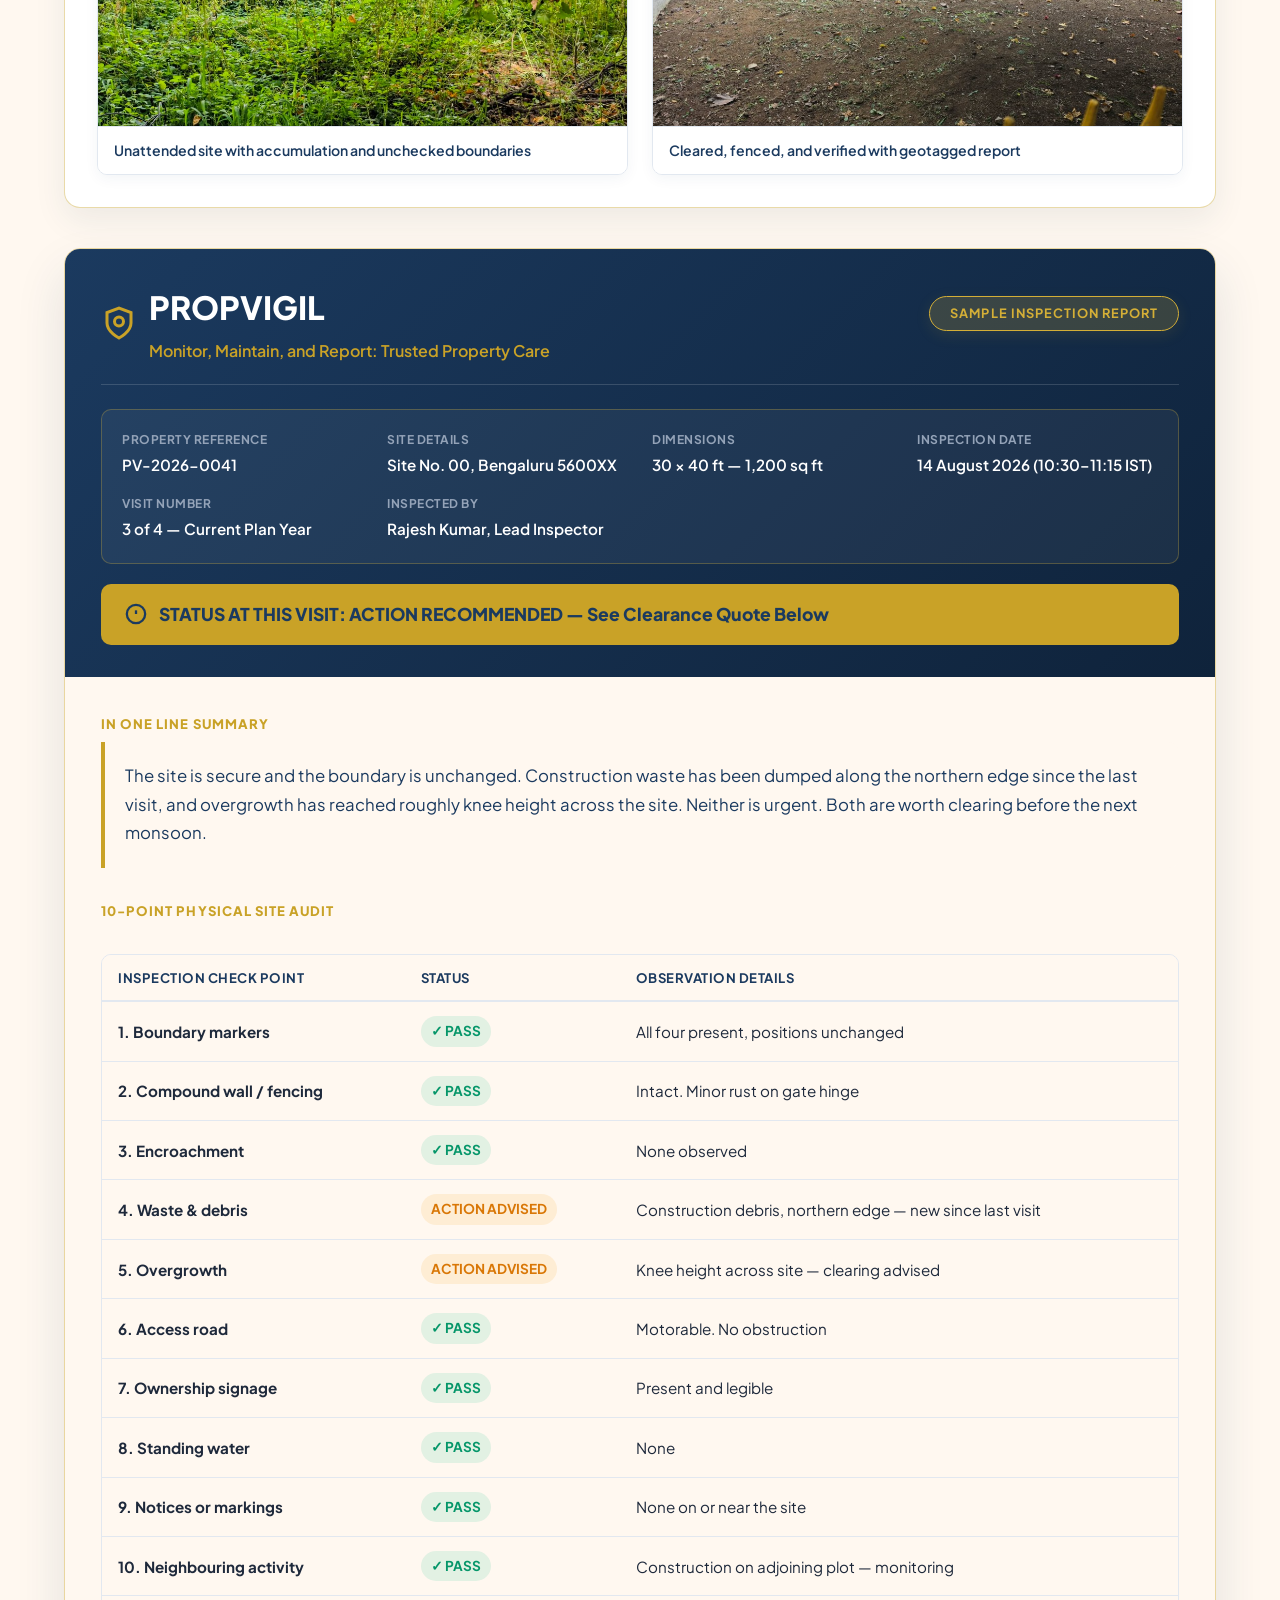
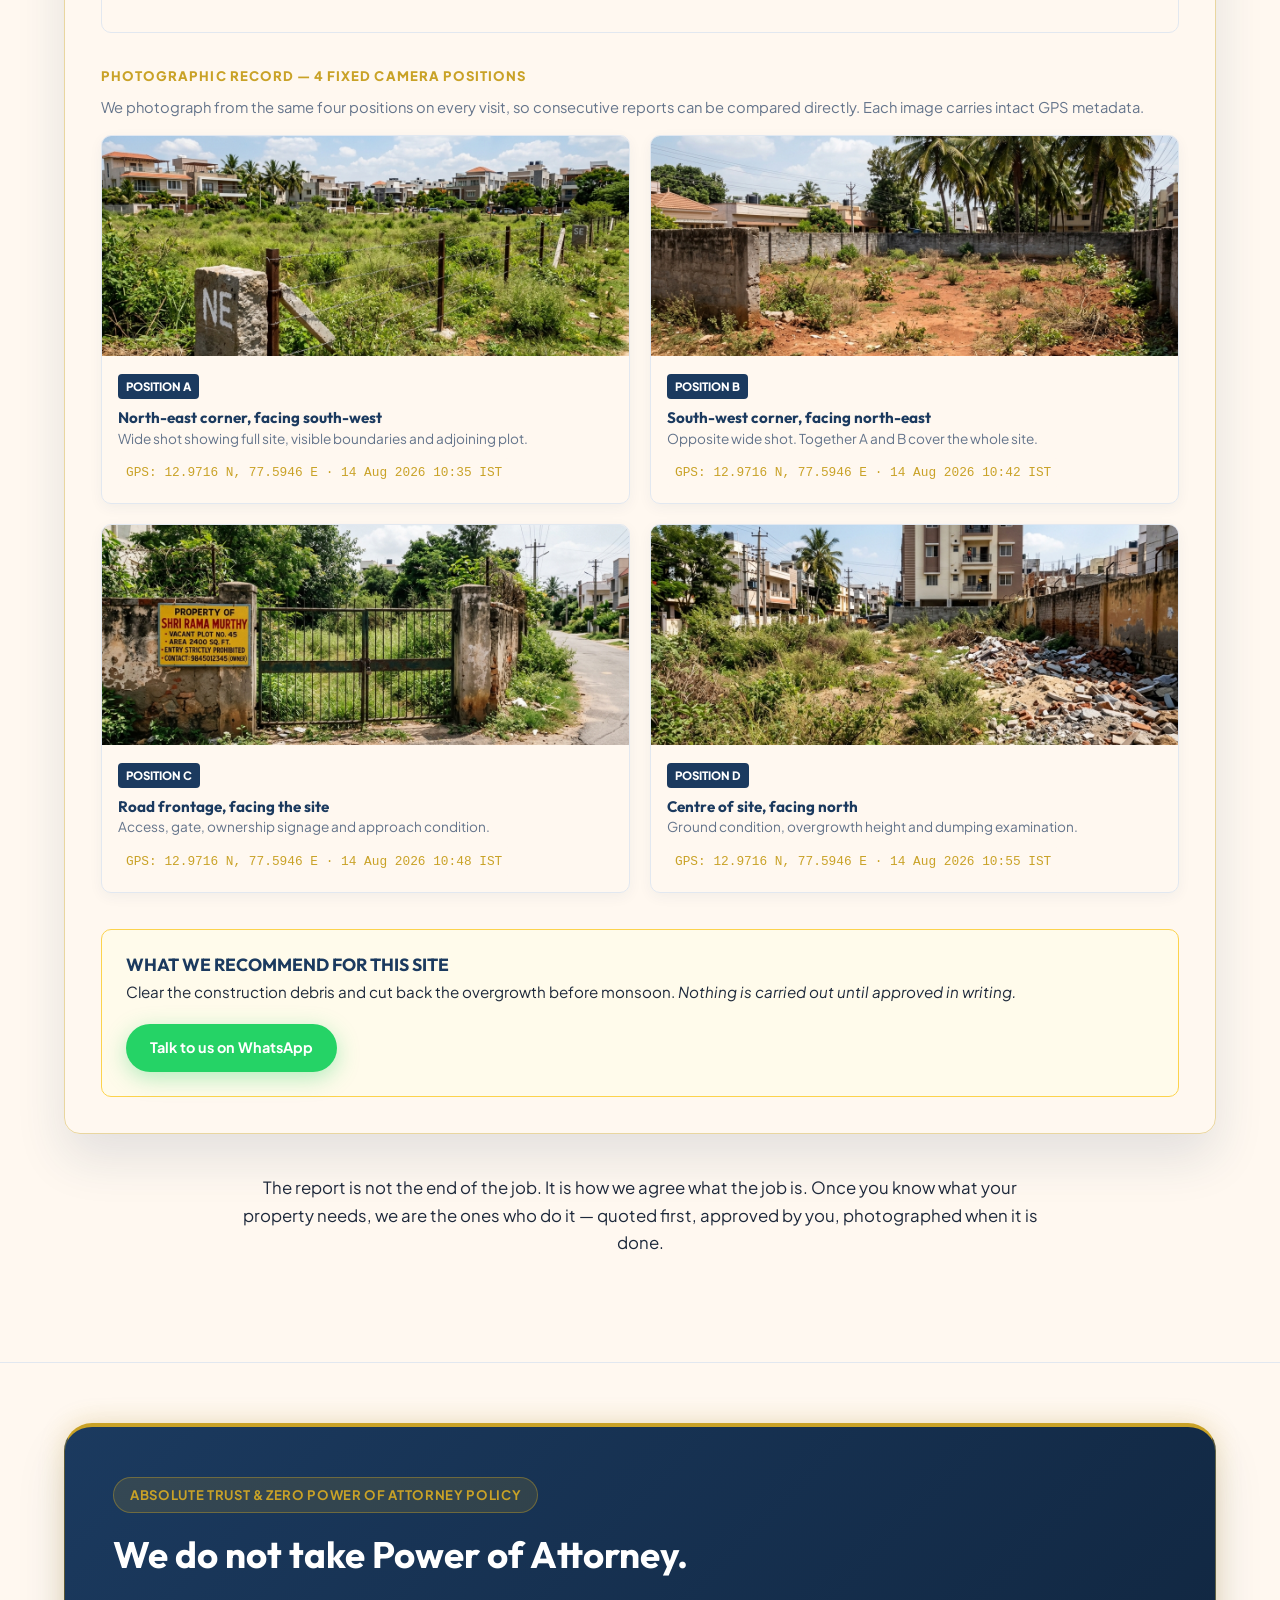
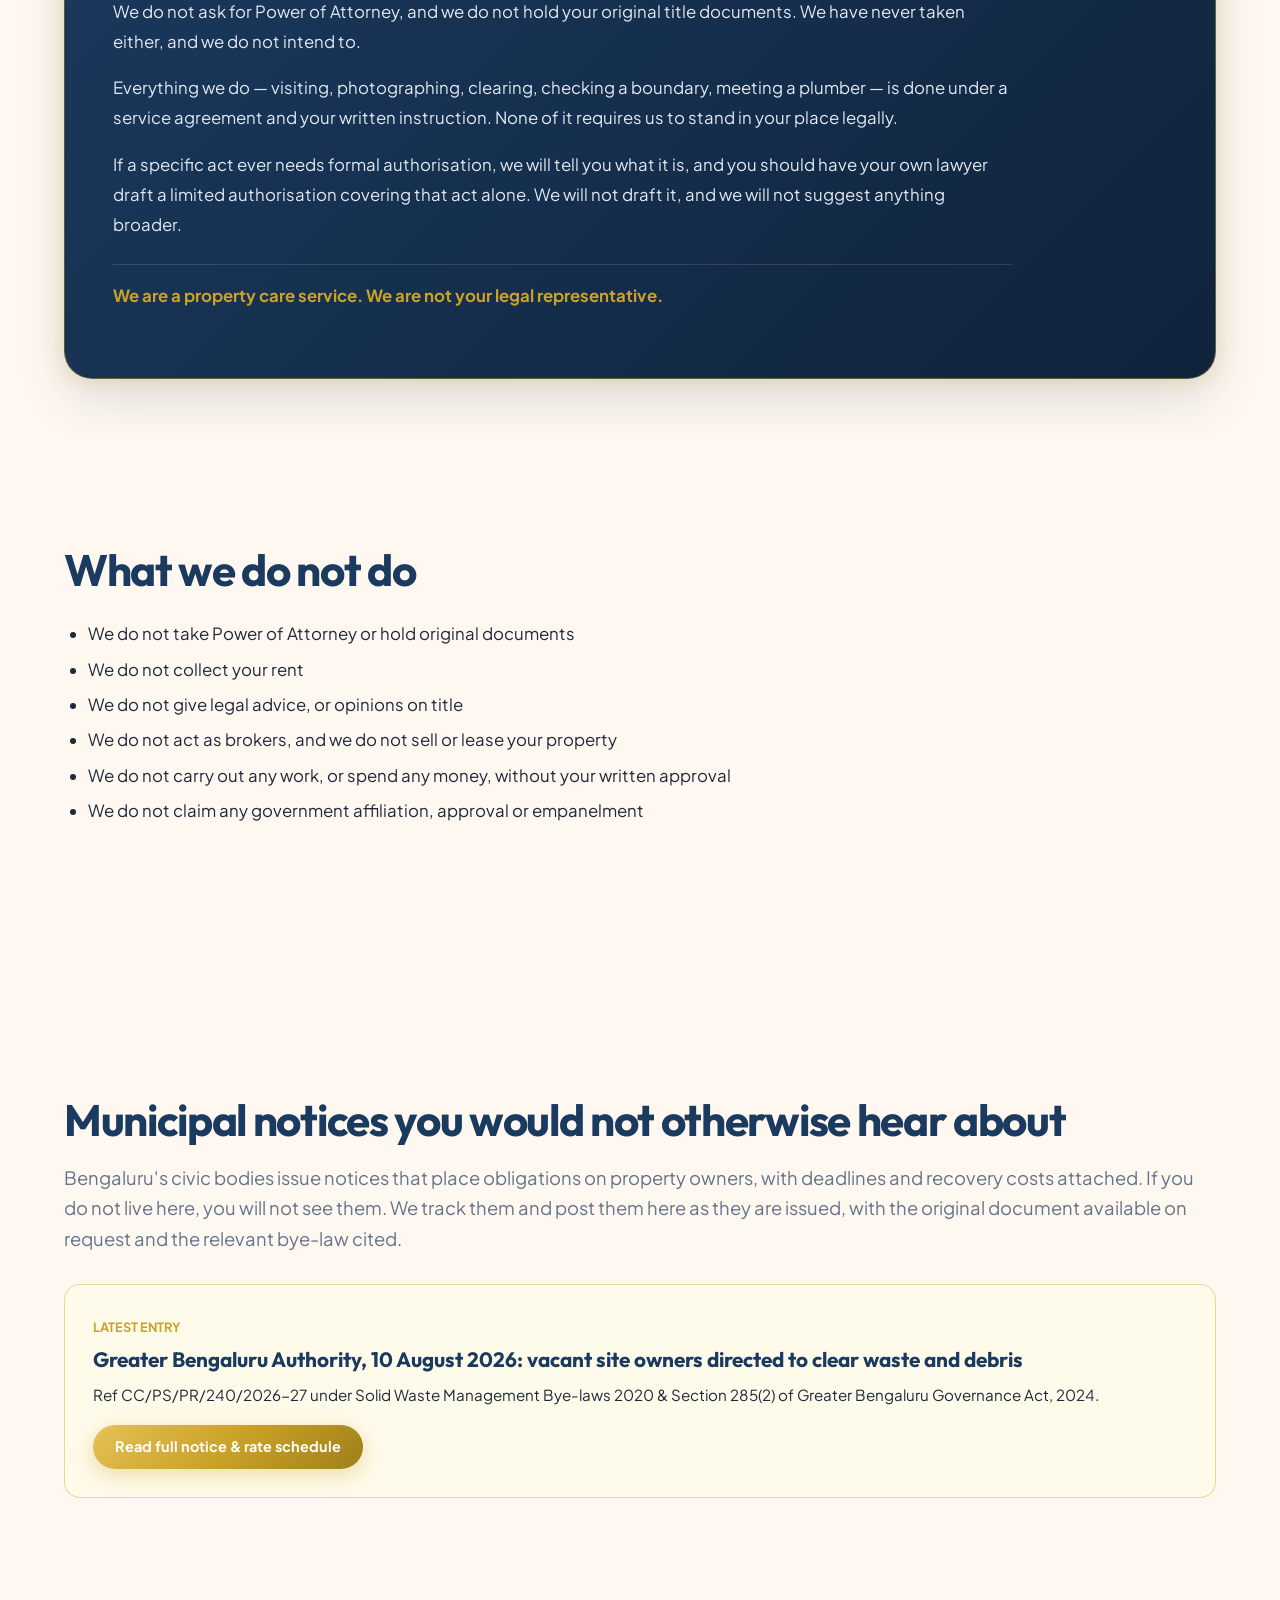
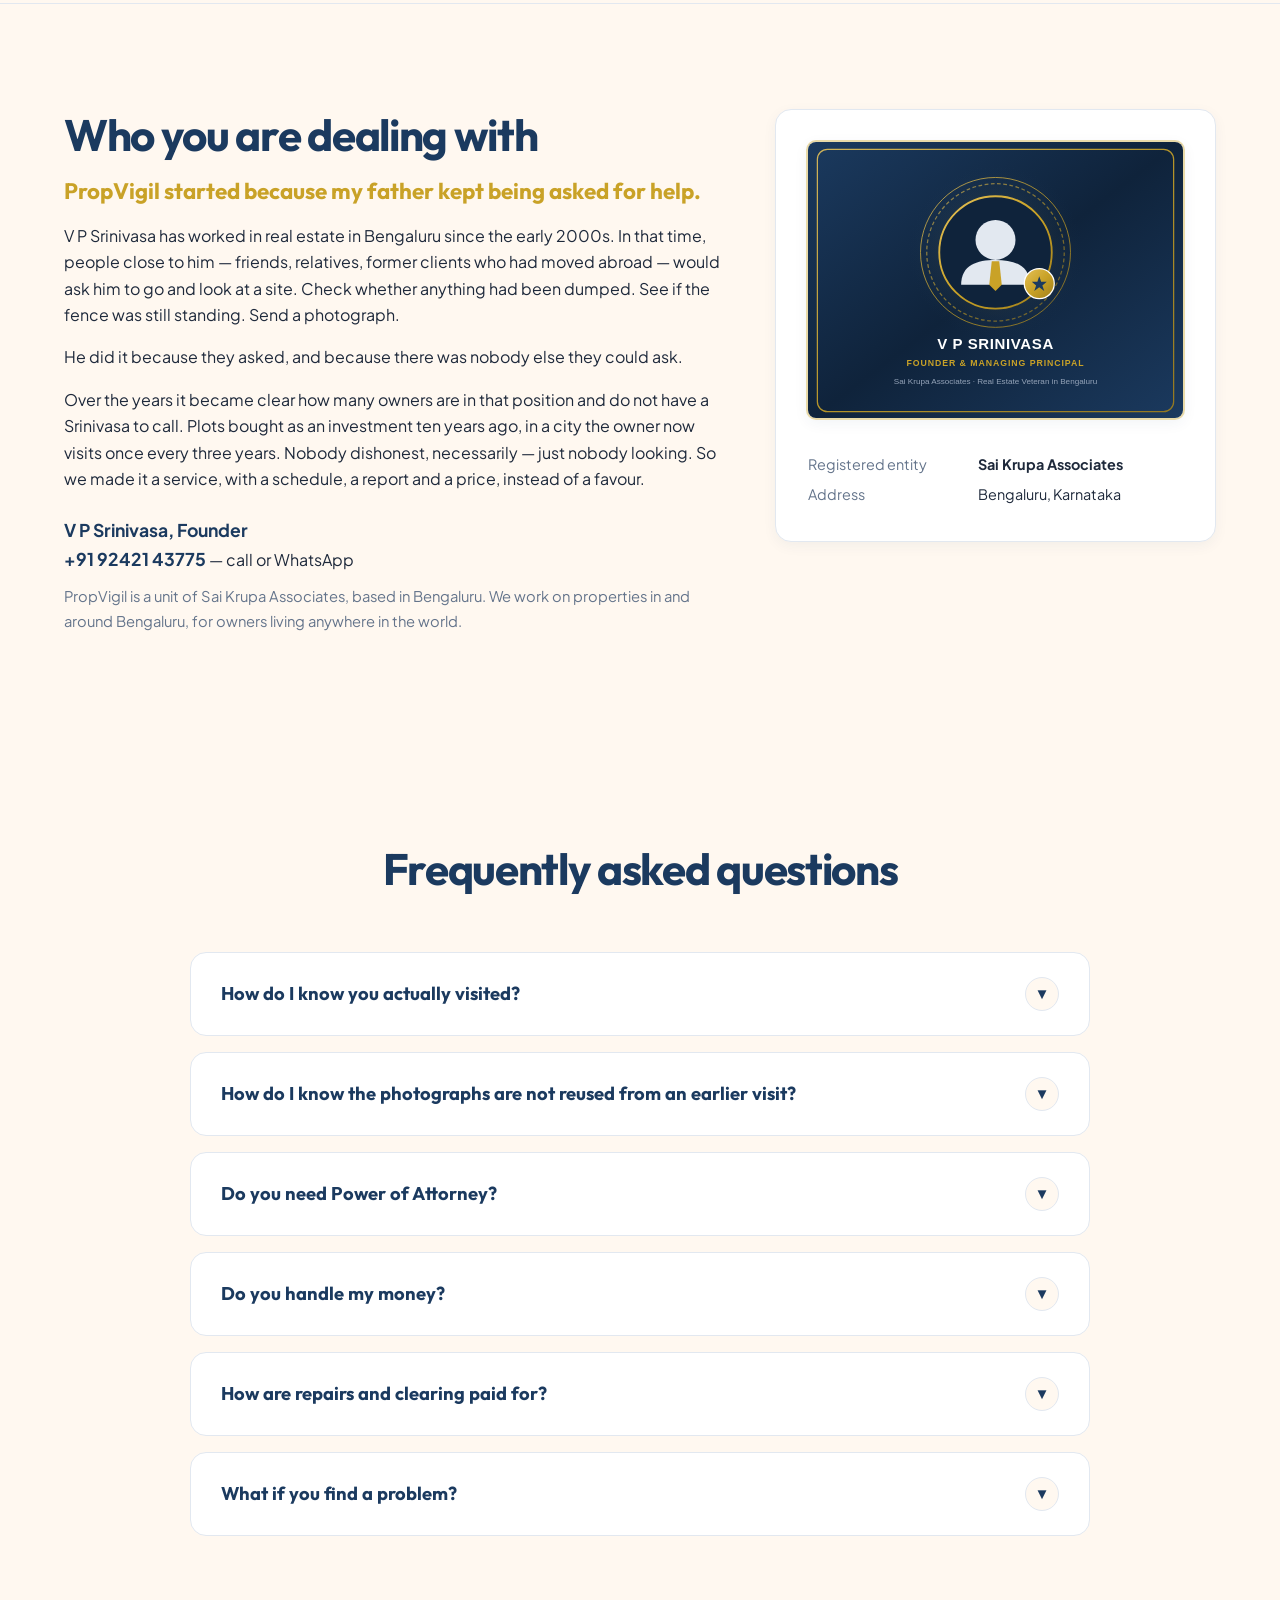
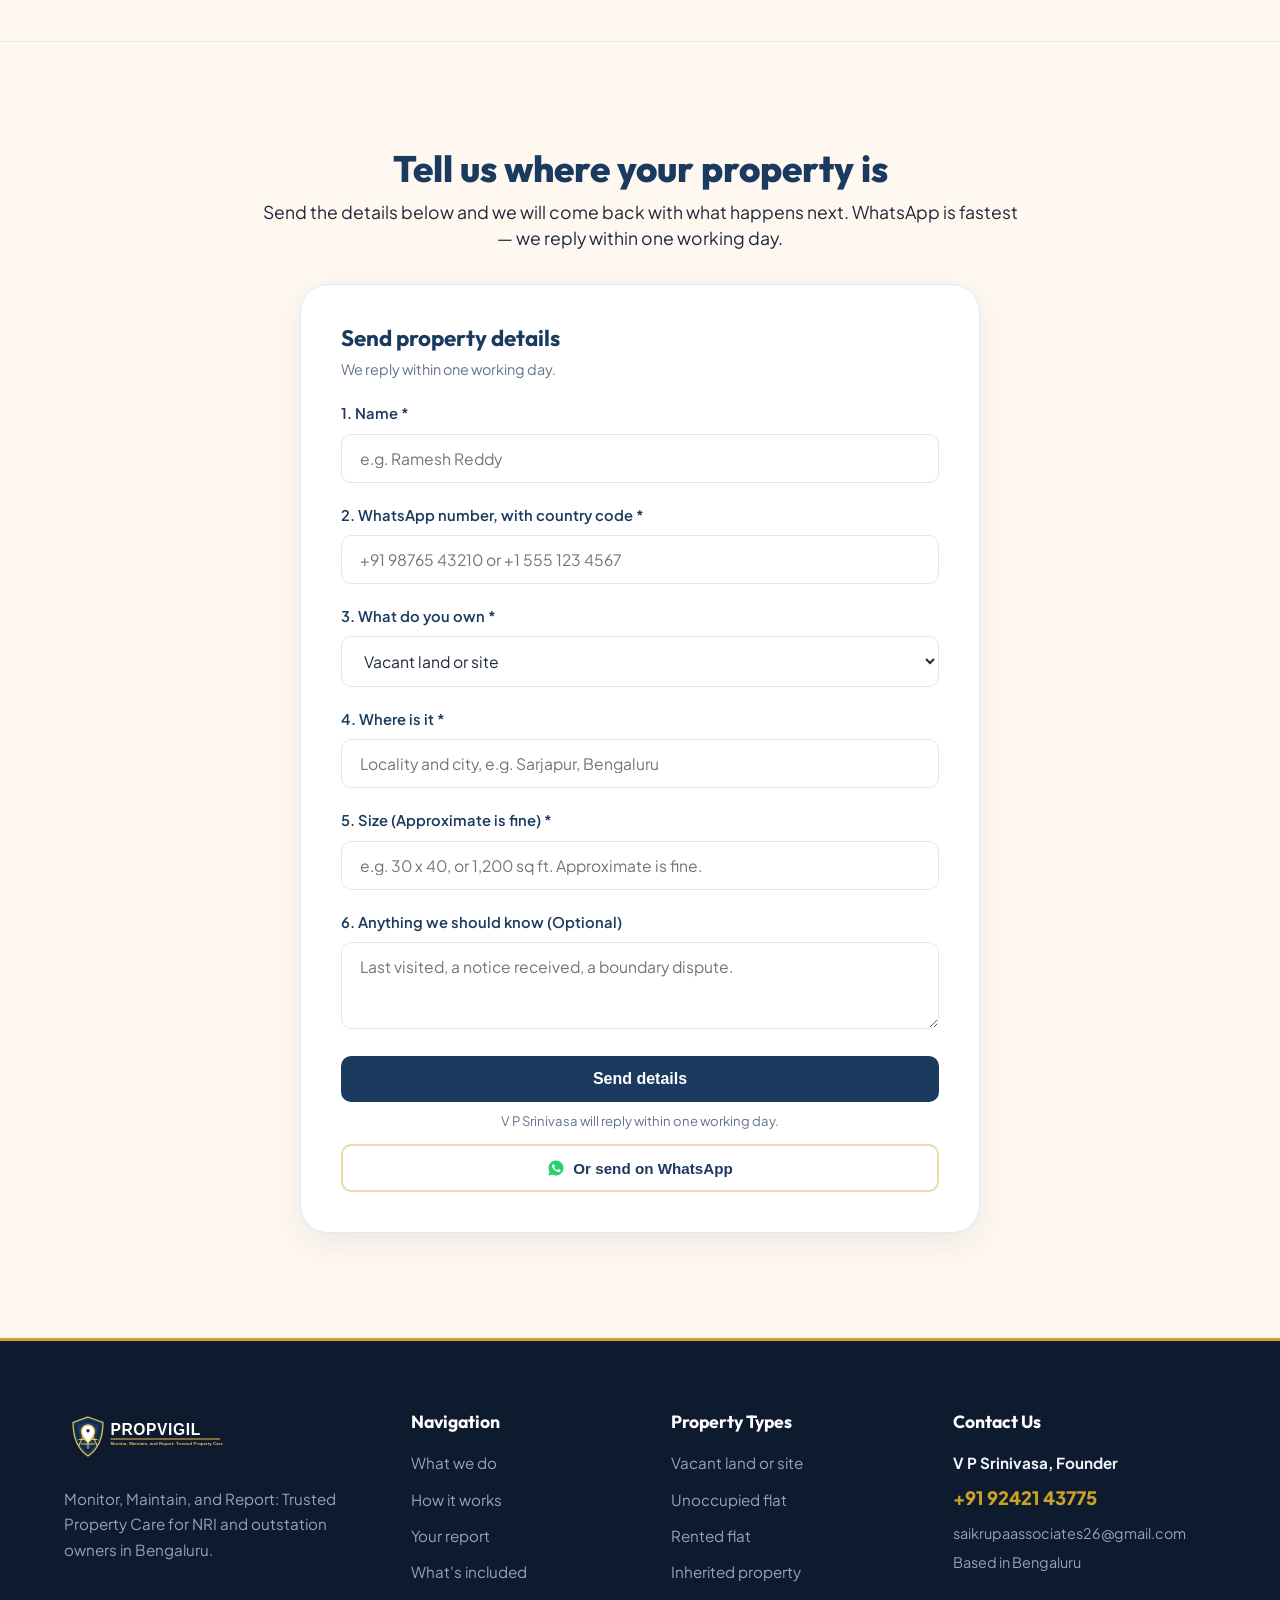
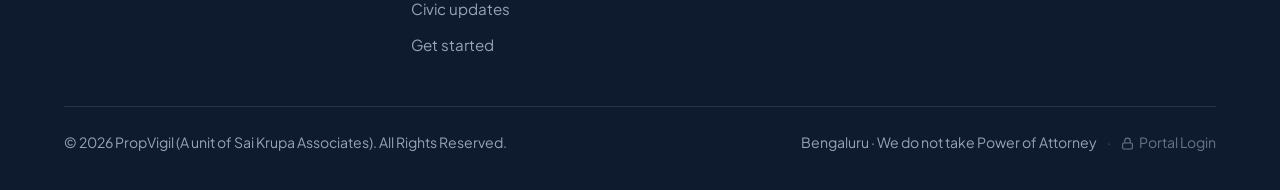
==== commit 7f247ac4: "Update PropVigil website" ====
--- a/index.html
+++ b/index.html
@@ -48,7 +48,7 @@
         <li><a href="pricing.html" class="nav-link">What's included</a></li>
         <li><a href="civic-updates.html" class="nav-link">Civic updates</a></li>
         <li><a href="blog.html" class="nav-link">Blog</a></li>
-        <li><a href="contact.html" class="nav-link">Contact</a></li>
+        <li><a href="contact.html" class="nav-link">Get started</a></li>
       </ul>
 
       <div style="display: flex; gap: 12px; align-items: center;">
@@ -769,20 +769,69 @@
     </div>
   </section>
 
-  <!-- Section 10: Final Call to Action -->
-  <section class="section-padding">
-    <div class="container">
-      <div style="background: var(--brand-navy); padding: 60px 40px; border-radius: var(--radius-lg); text-align: center; border: 2px solid var(--border-gold); box-shadow: var(--shadow-lg);" class="reveal-on-scroll">
-        <h2 style="color: var(--brand-gold); font-size: 2.5rem; margin-bottom: 16px;">Send us the location. We will take it from there.</h2>
-        <p style="font-size: 1.15rem; color: #FFFFFF; max-width: 720px; margin: 0 auto 36px auto; font-weight: 500;">Tell us what you own and where it is. We will confirm your price in writing and, if you want to go ahead, arrange it. We reply within one working day.</p>
-
-        <div style="display: flex; justify-content: center; gap: 16px; flex-wrap: wrap;">
-          <a href="https://wa.me/919242143775" target="_blank" class="btn btn-whatsapp" style="padding: 16px 32px;">
-            <span>WhatsApp +91 92421 43775</span>
-          </a>
-          <a href="contact.html" class="btn btn-gold" style="padding: 16px 32px;">
-            <span>Request a callback</span>
-          </a>
+  <!-- Section 10: Tell us where your property is (Intake Form) -->
+  <section class="section-padding" id="get-started" style="background: var(--bg-dark); border-top: 1px solid var(--border-light);">
+    <div class="container">
+      <div style="text-align: center; margin-bottom: 32px;" class="reveal-on-scroll">
+        <h2 style="font-size: 2.3rem; color: var(--brand-navy); margin-bottom: 8px; font-weight: 800;">Tell us where your property is</h2>
+        <p style="font-size: 1.1rem; color: var(--text-body); max-width: 760px; margin: 0 auto; line-height: 1.5;">Send the details below and we will come back with what happens next. WhatsApp is fastest — we reply within one working day.</p>
+      </div>
+
+      <div style="max-width: 680px; margin: 0 auto;" class="reveal-on-scroll">
+        <div class="form-card" style="box-shadow: var(--shadow-md);">
+          <h3 style="font-size: 1.4rem; color: var(--brand-navy); margin-bottom: 6px;">Send property details</h3>
+          <p style="font-size: 0.9rem; color: var(--text-muted); margin-bottom: 20px;">We reply within one working day.</p>
+
+          <div class="toast-feedback"></div>
+
+          <form class="propvigil-intake-form">
+            <div class="form-group">
+              <label>1. Name *</label>
+              <input type="text" name="name" class="form-control" required placeholder="e.g. Ramesh Reddy">
+            </div>
+
+            <div class="form-group">
+              <label>2. WhatsApp number, with country code *</label>
+              <input type="tel" name="phone" class="form-control" required placeholder="+91 98765 43210 or +1 555 123 4567">
+            </div>
+
+            <div class="form-group">
+              <label>3. What do you own *</label>
+              <select name="prop_type" class="form-control" required>
+                <option value="Vacant land or site">Vacant land or site</option>
+                <option value="Flat, locked">Flat, locked</option>
+                <option value="Flat, rented">Flat, rented</option>
+                <option value="Inherited property">Inherited property</option>
+              </select>
+            </div>
+
+            <div class="form-group">
+              <label>4. Where is it *</label>
+              <input type="text" name="location" class="form-control" required placeholder="Locality and city, e.g. Sarjapur, Bengaluru">
+            </div>
+
+            <div class="form-group">
+              <label>5. Size (Approximate is fine) *</label>
+              <input type="text" name="size" class="form-control" required placeholder="e.g. 30 x 40, or 1,200 sq ft. Approximate is fine.">
+            </div>
+
+            <div class="form-group">
+              <label>6. Anything we should know (Optional)</label>
+              <textarea name="notes" class="form-control" rows="3" placeholder="Last visited, a notice received, a boundary dispute."></textarea>
+            </div>
+
+            <div style="margin-top: 14px;">
+              <button type="submit" class="btn btn-primary-navy" style="width: 100%; padding: 14px; background: var(--brand-navy); color: white; border: none; font-weight: 700; font-size: 1rem; border-radius: var(--radius-sm); cursor: pointer; transition: var(--transition);">
+                Send details
+              </button>
+              <p style="font-size: 0.82rem; color: var(--text-muted); text-align: center; margin: 8px 0 12px 0;">V P Srinivasa will reply within one working day.</p>
+              
+              <button type="button" class="btn btn-outline-gold btn-whatsapp-submit" style="width: 100%; padding: 13px; background: transparent; color: var(--brand-navy); border: 2px solid var(--border-gold); font-weight: 700; font-size: 0.95rem; border-radius: var(--radius-sm); cursor: pointer; display: flex; align-items: center; justify-content: center; gap: 8px; transition: var(--transition);">
+                <svg width="18" height="18" viewBox="0 0 24 24" fill="#25D366"><path d="M12.012 2c-5.506 0-9.989 4.478-9.99 9.984 0 1.76.459 3.478 1.333 4.992l-1.417 5.177 5.297-1.389c1.455.794 3.09 1.21 4.773 1.211h.004c5.505 0 9.988-4.478 9.989-9.985 0-2.669-1.038-5.177-2.925-7.063a9.924 9.924 0 0 0-7.063-2.927zm5.952 14.168c-.252.632-1.464 1.208-2.016 1.282-.511.069-1.168.106-3.376-.807-2.825-1.168-4.63-4.041-4.77-4.227-.14-.186-1.141-1.517-1.141-2.894 0-1.376.721-2.052.977-2.331.256-.279.559-.349.746-.349.186 0 .372.002.535.01.173.008.406-.066.634.482.233.56.791 1.93.86 2.07.07.14.116.302.023.488-.093.186-.14.302-.279.465-.14.163-.293.364-.419.488-.14.14-.286.293-.123.573.163.279.722 1.191 1.551 1.93 1.066.95 1.966 1.244 2.245 1.384.279.14.442.116.605-.07.163-.186.7-0.814.886-1.093.186-.279.372-.233.628-.14.256.093 1.629.768 1.908.907.279.14.465.209.535.326.07.116.07.674-.182 1.306z"/></svg>
+                <span>Or send on WhatsApp</span>
+              </button>
+            </div>
+          </form>
         </div>
       </div>
     </div>
@@ -807,7 +856,7 @@
             <li><a href="#the-report">Your report</a></li>
             <li><a href="pricing.html">What's included</a></li>
             <li><a href="civic-updates.html">Civic updates</a></li>
-            <li><a href="contact.html">Contact</a></li>
+            <li><a href="contact.html">Get started</a></li>
           </ul>
         </div>
 
@@ -825,7 +874,7 @@
           <h4>Contact Us</h4>
           <p style="color: #F1F5F9; font-size: 0.95rem; font-weight: 700; margin-bottom: 8px;">V P Srinivasa, Founder</p>
           <p style="margin-bottom: 8px;"><a href="tel:+919242143775" style="color: var(--brand-gold); font-weight: 800; font-size: 1.15rem;">+91 92421 43775</a></p>
-          <p style="color: #94A3B8; font-size: 0.9rem; margin-bottom: 6px;"><a href="mailto:saikrupaassociates@gmail.com" style="color: #94A3B8;">saikrupaassociates@gmail.com</a></p>
+          <p style="color: #94A3B8; font-size: 0.9rem; margin-bottom: 6px;"><a href="mailto:saikrupaassociates26@gmail.com" style="color: #94A3B8;">saikrupaassociates26@gmail.com</a></p>
           <p style="color: #94A3B8; font-size: 0.9rem;">Based in Bengaluru</p>
         </div>
       </div>
--- a/css/style.css
+++ b/css/style.css
@@ -1828,11 +1828,20 @@
   border: 1px solid rgba(16, 185, 129, 0.3);
 }
 
-.status-badge-tag.info {
-  background: rgba(37, 99, 235, 0.12);
-  color: #2563EB;
-  border: 1px solid rgba(37, 99, 235, 0.3);
-}
+.status-badge-tag.official {
+  background: rgba(27, 58, 95, 0.08);
+  color: var(--brand-navy);
+  border: 1px solid rgba(27, 58, 95, 0.25);
+}
+
+.official-doc-attachment-card {
+  transition: var(--transition);
+}
+
+.official-doc-attachment-card:hover {
+  box-shadow: 0 8px 24px rgba(27, 58, 95, 0.08);
+}
+
 
 .btn-pdf-download {
   display: inline-flex;
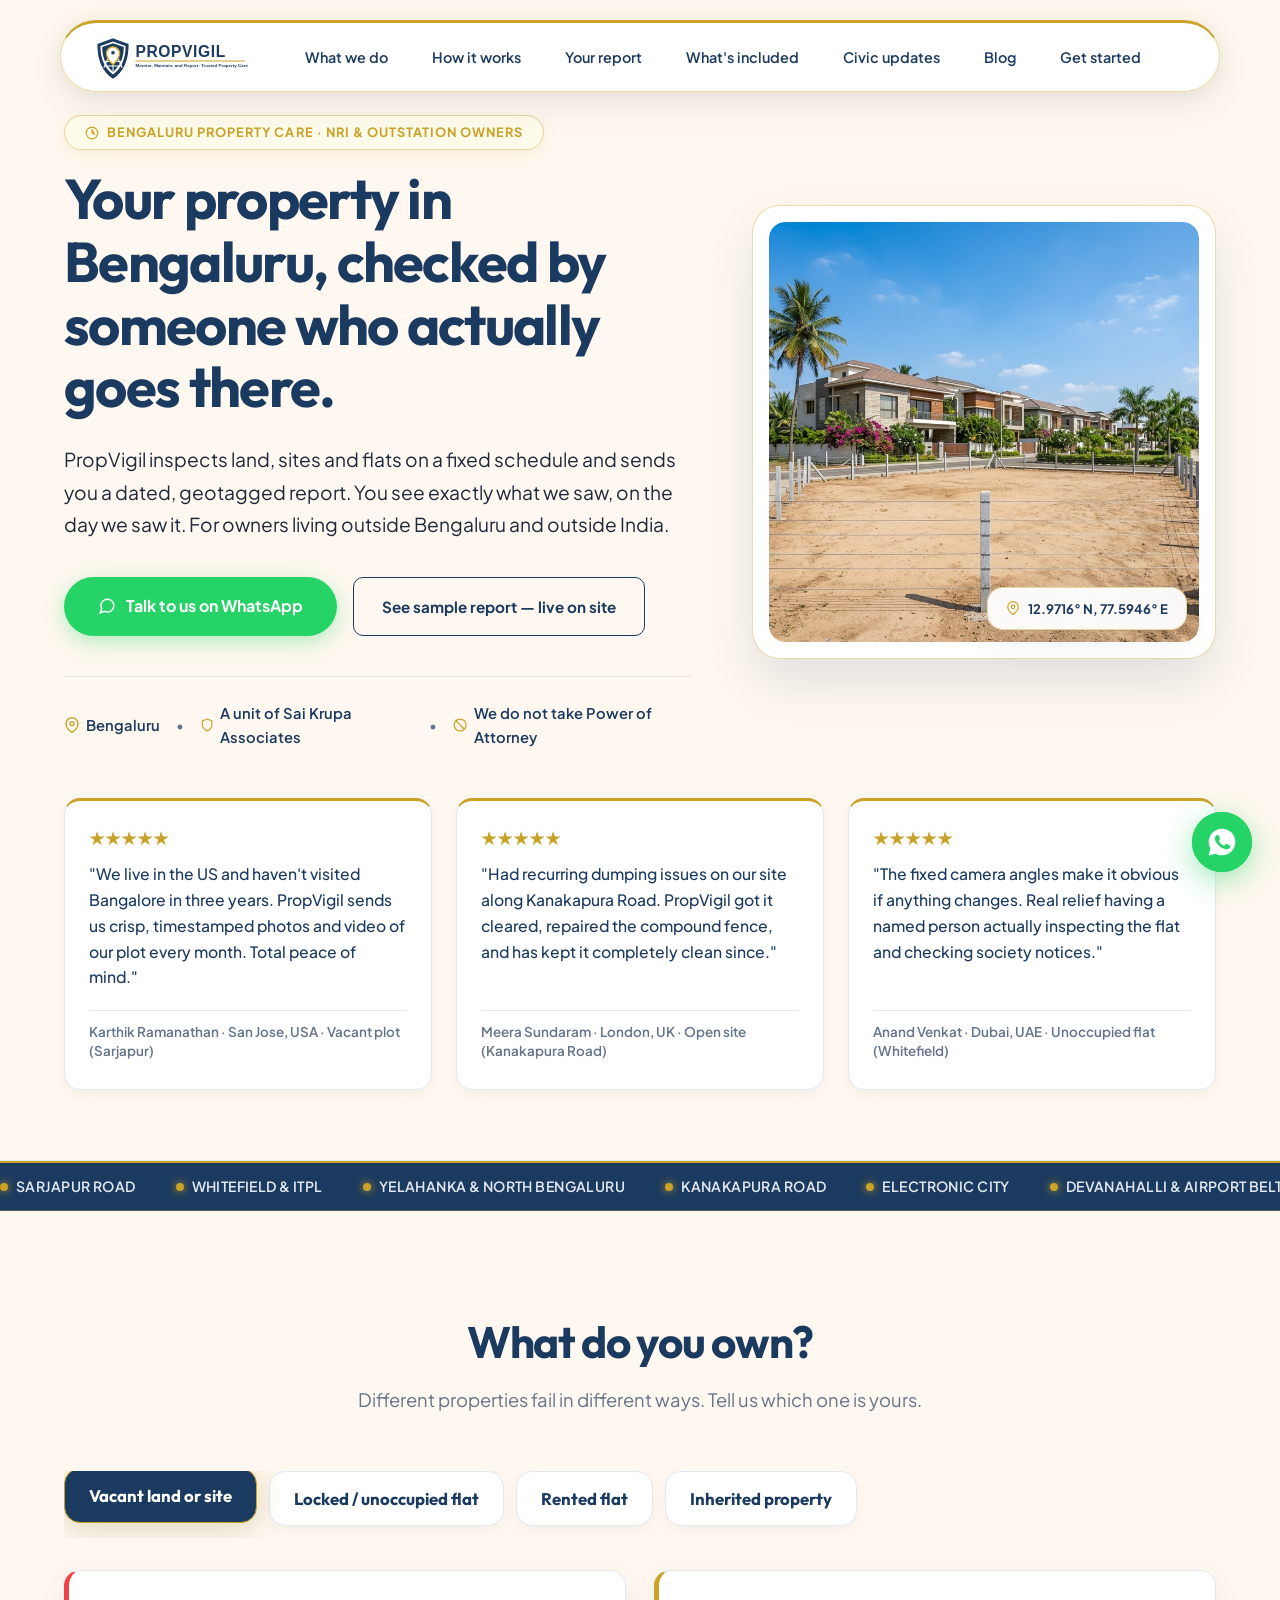
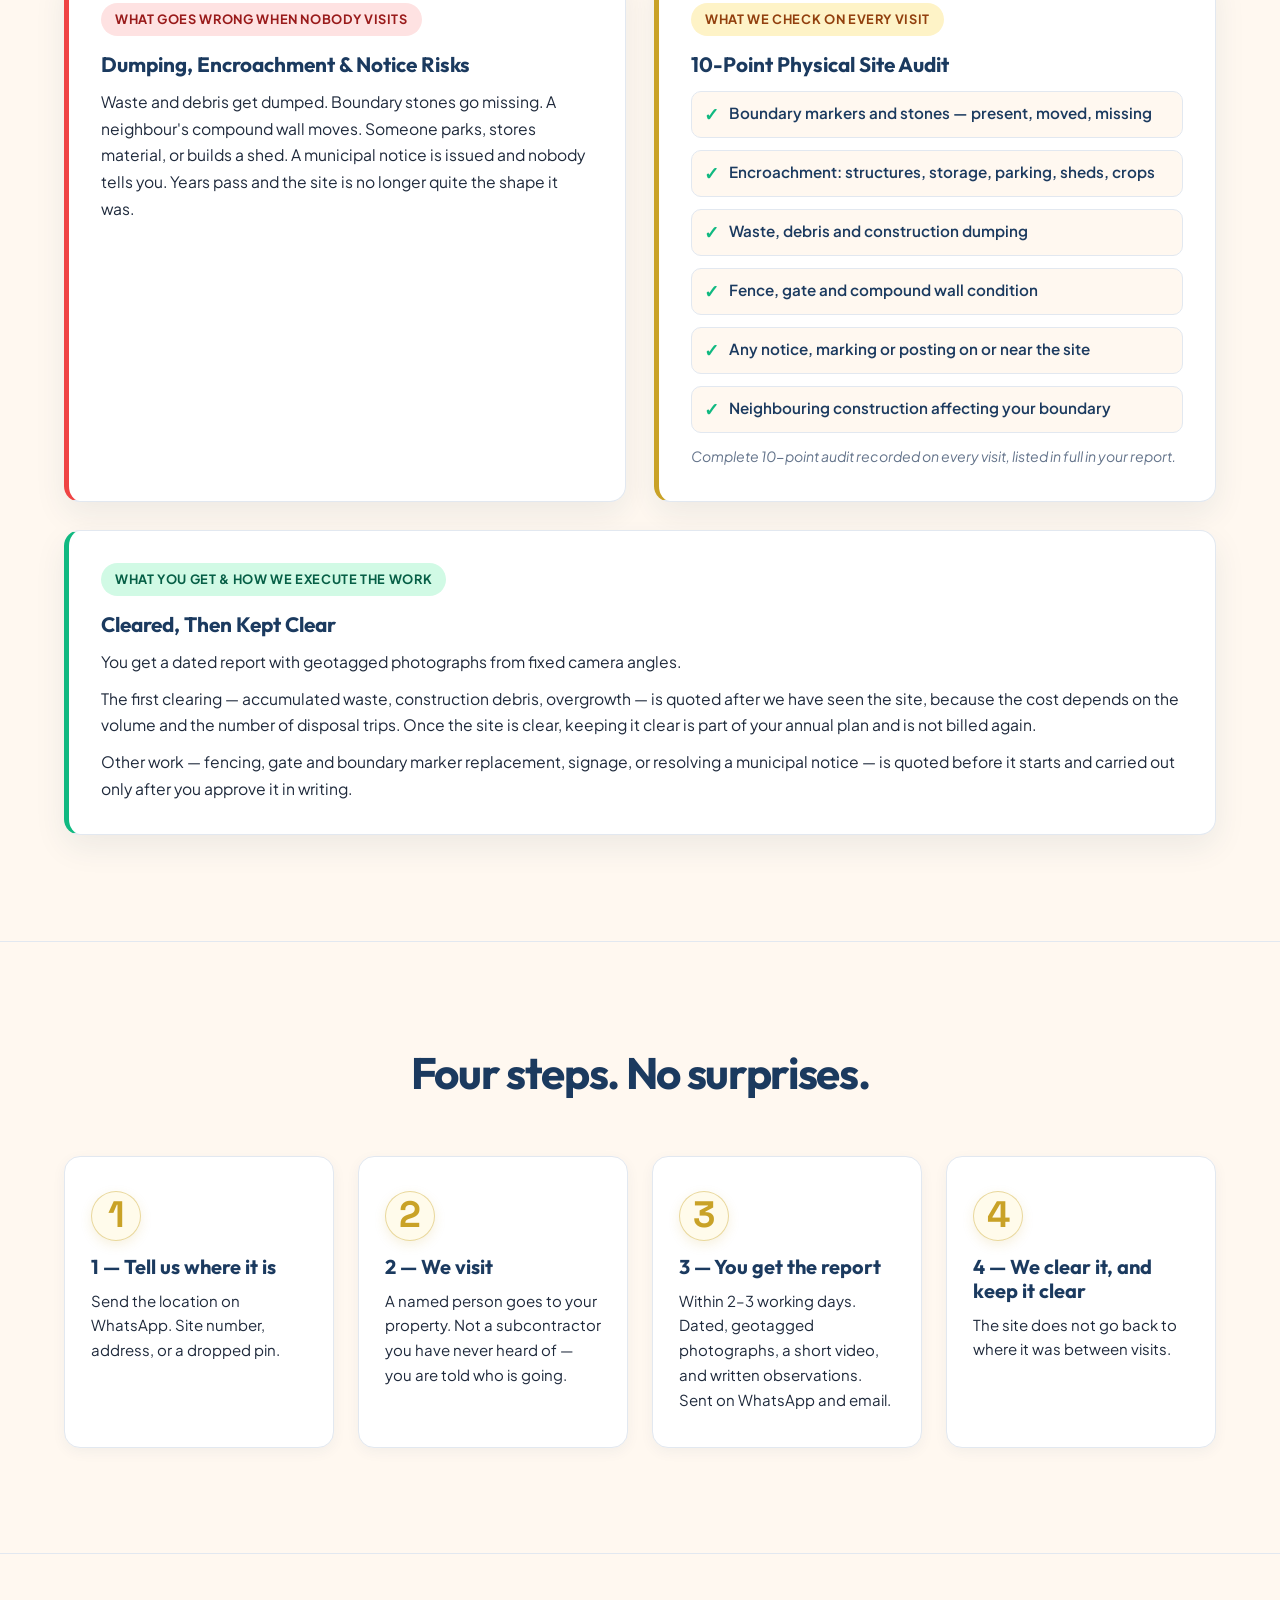
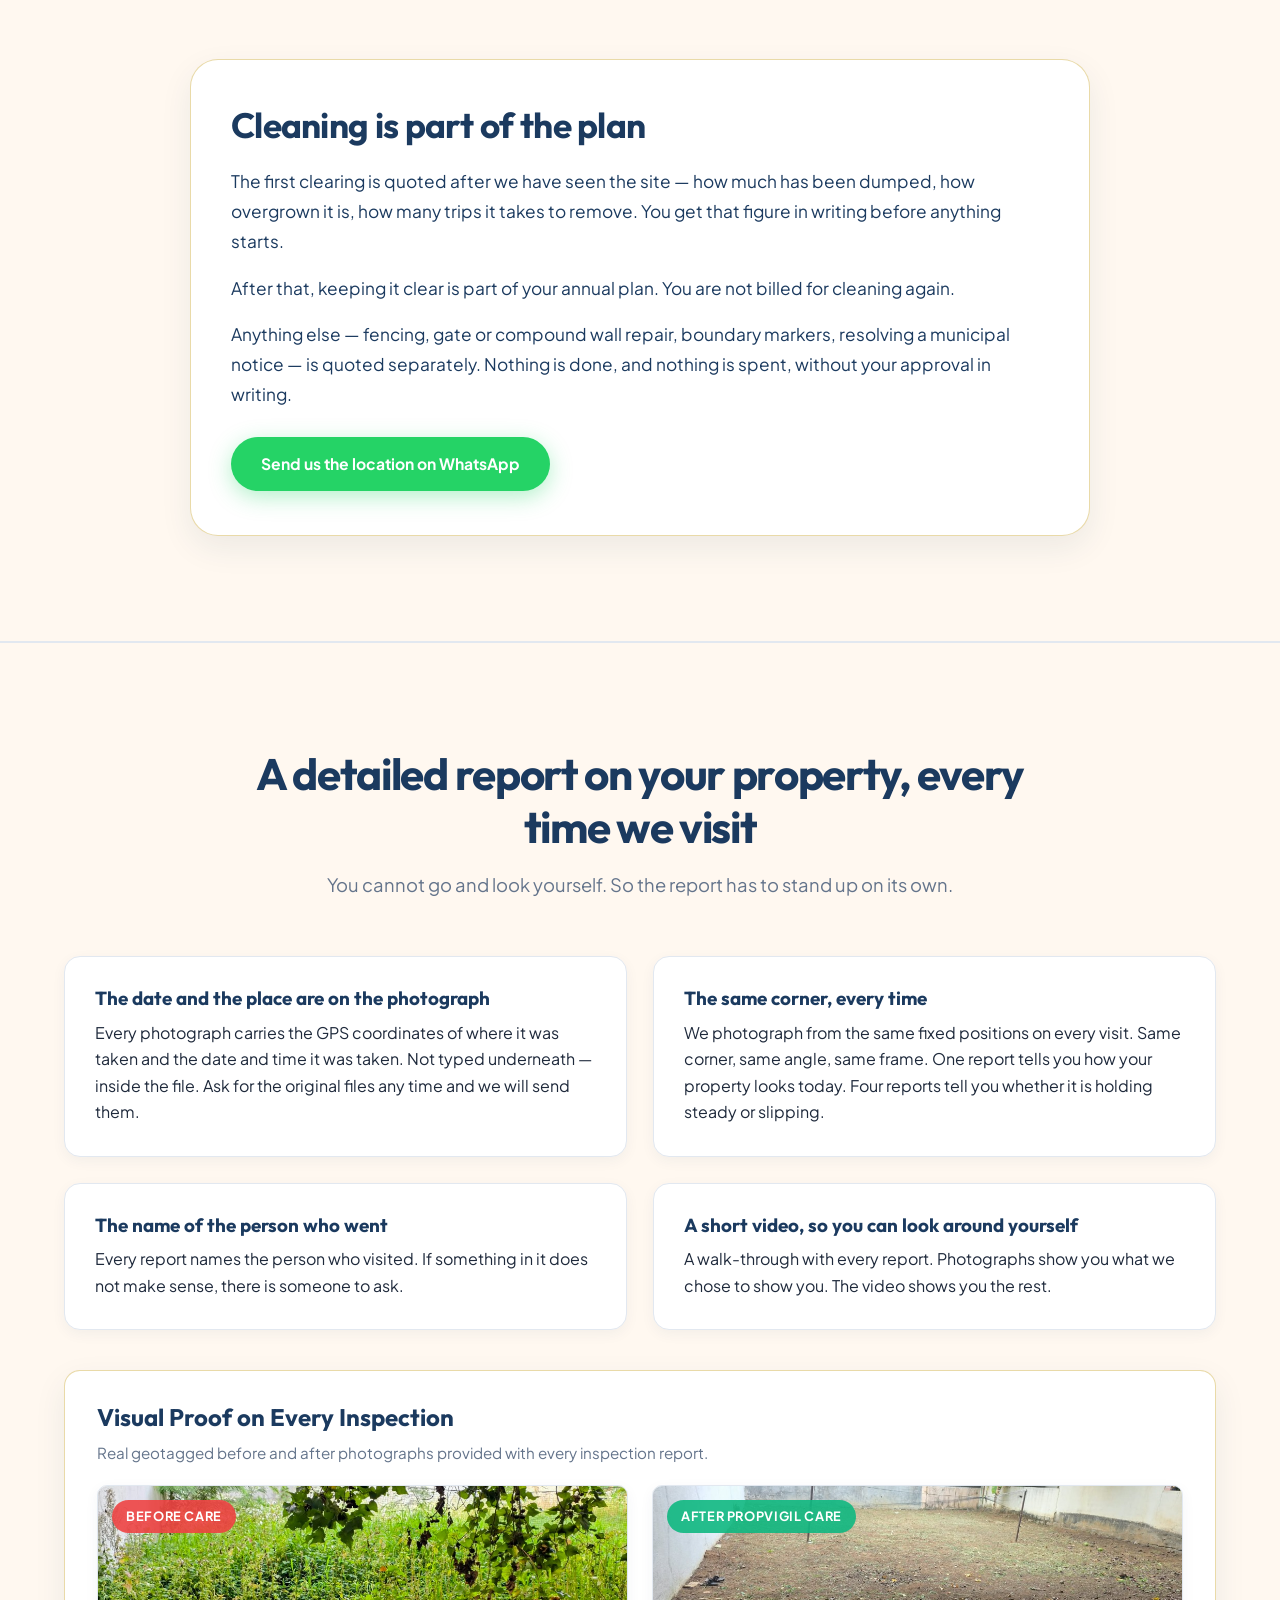
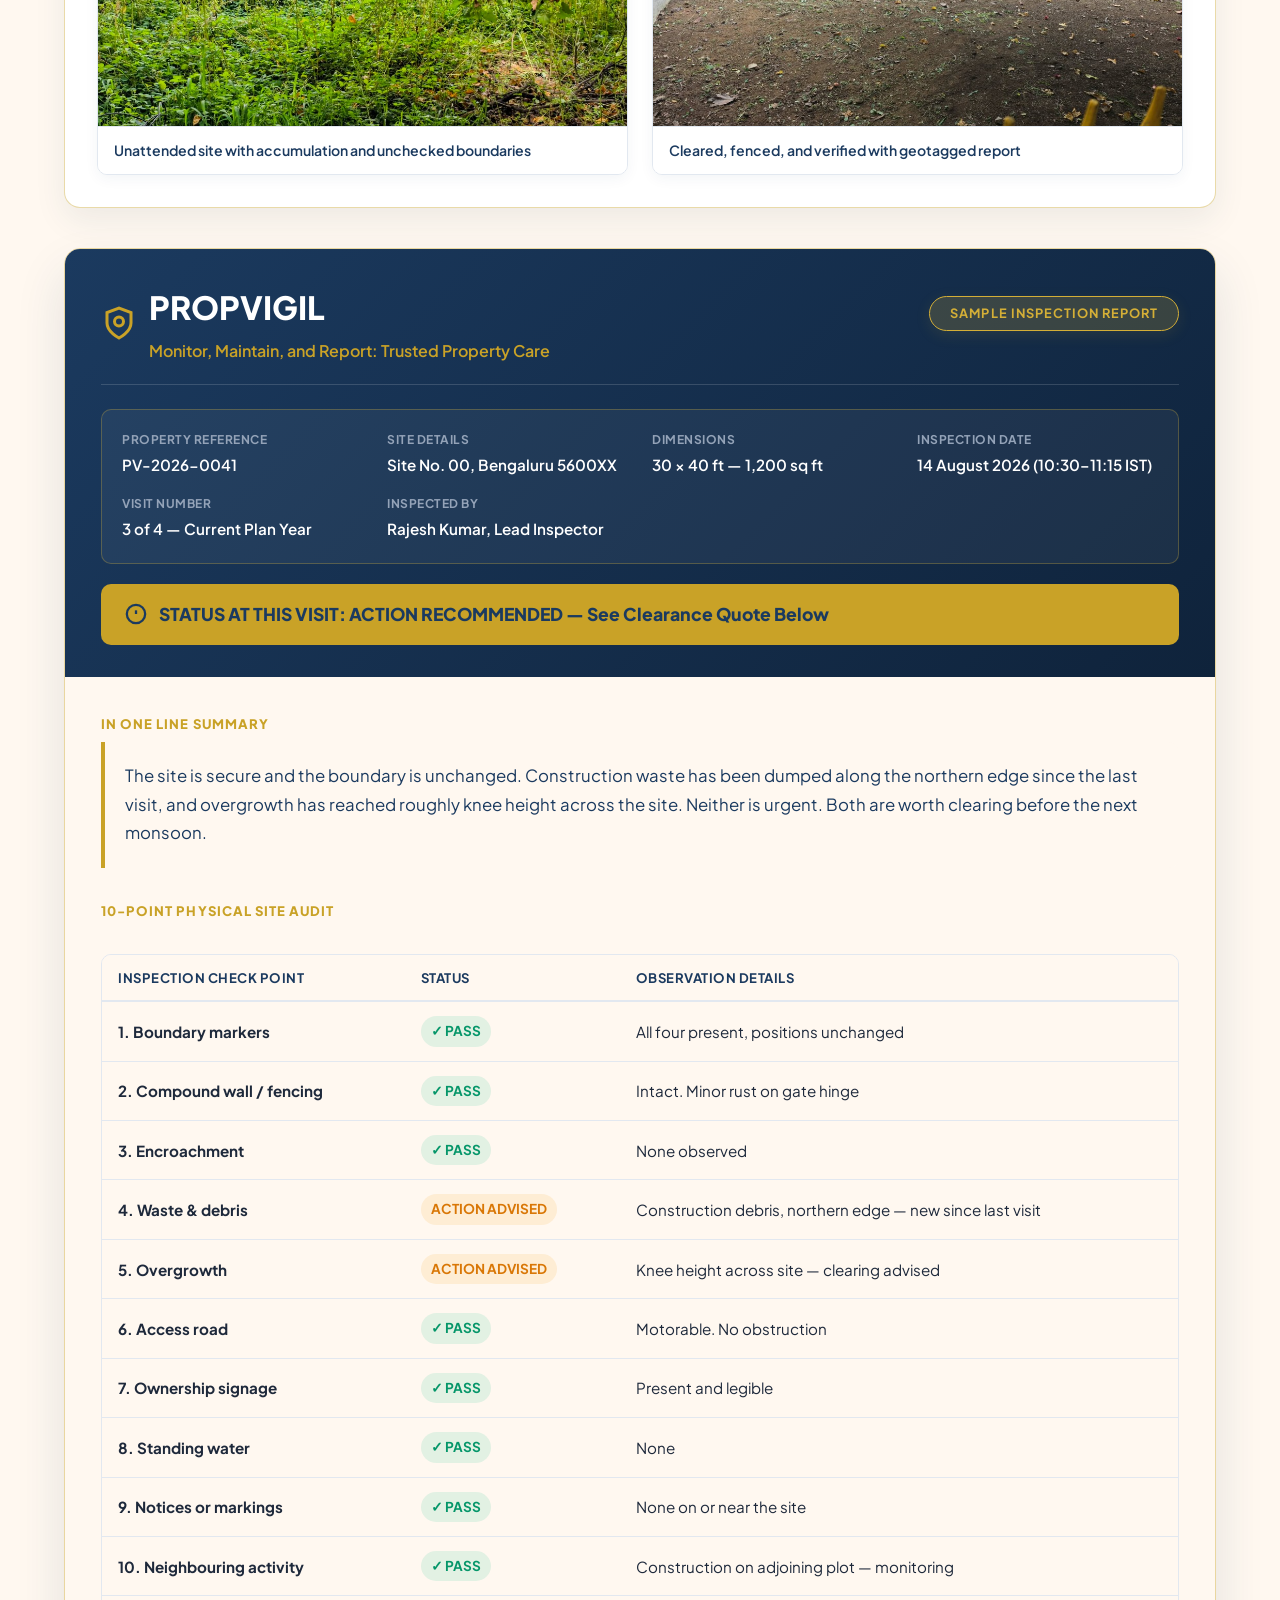
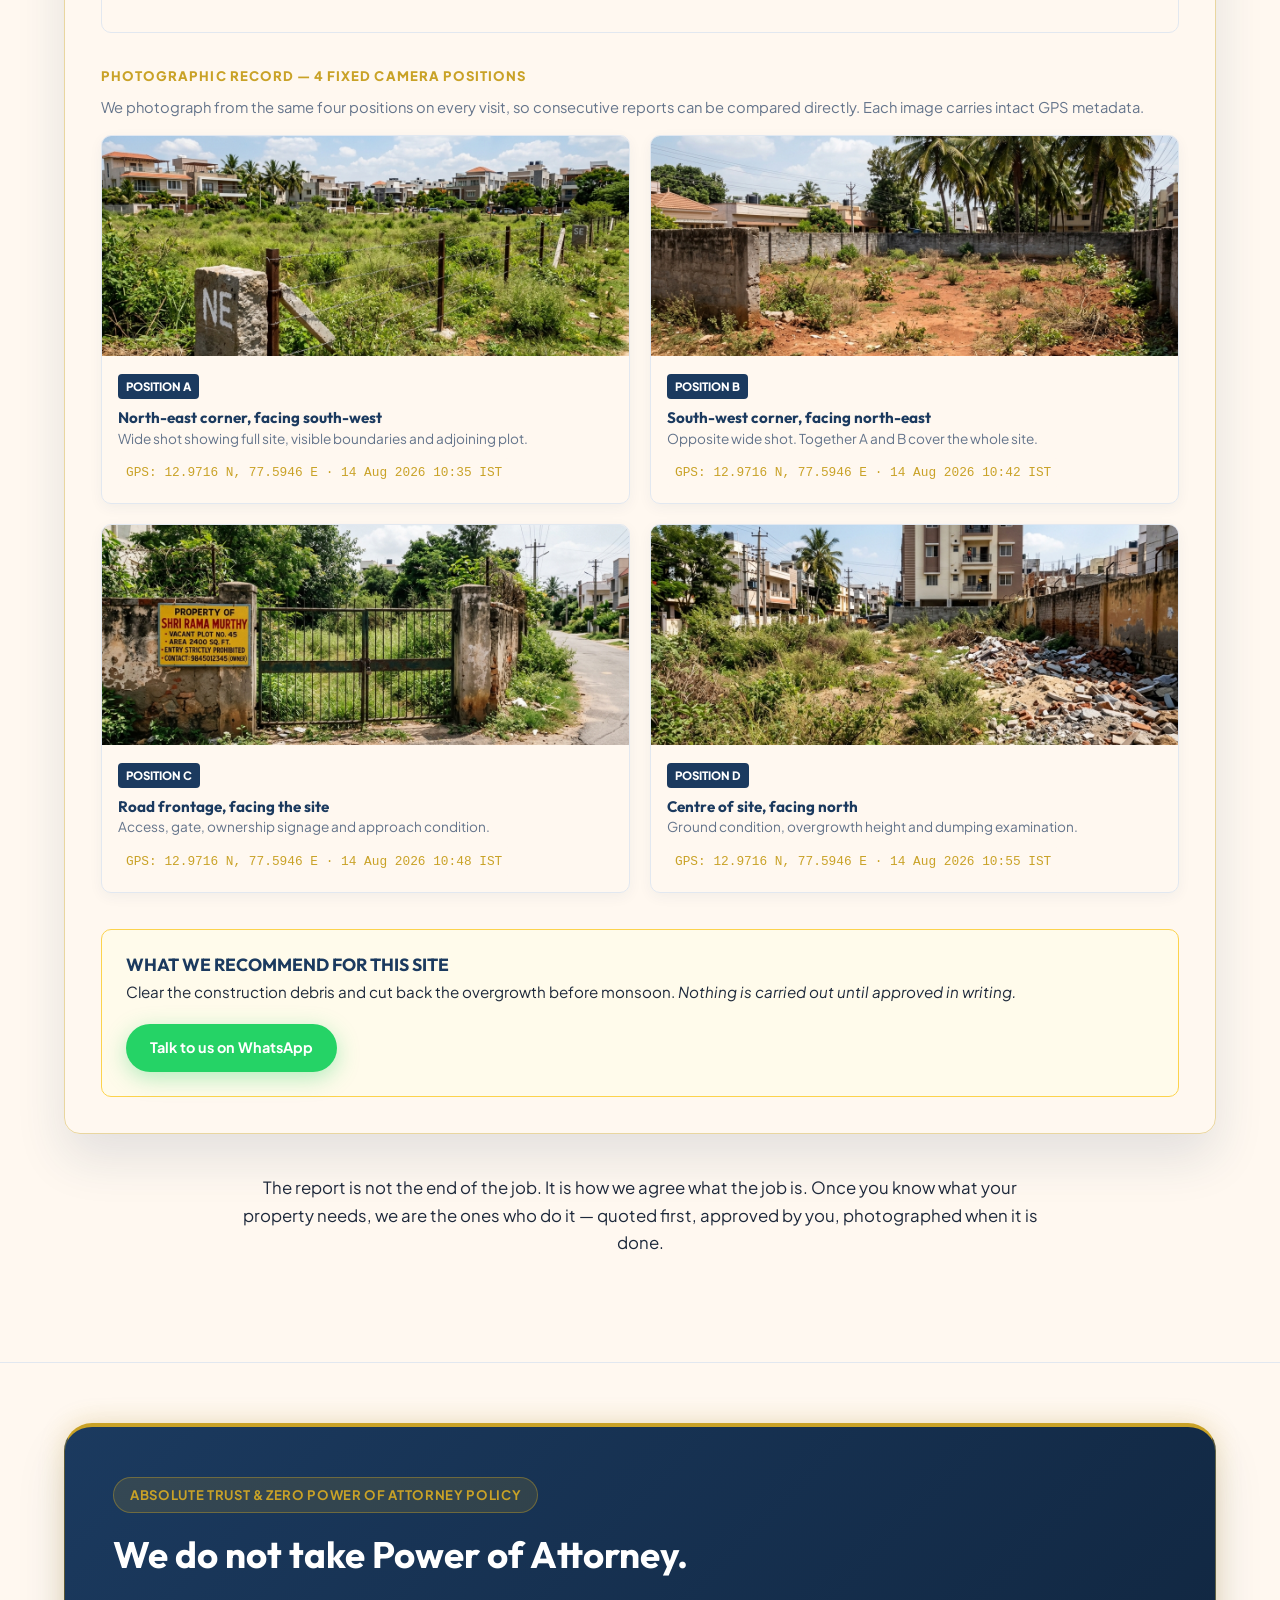
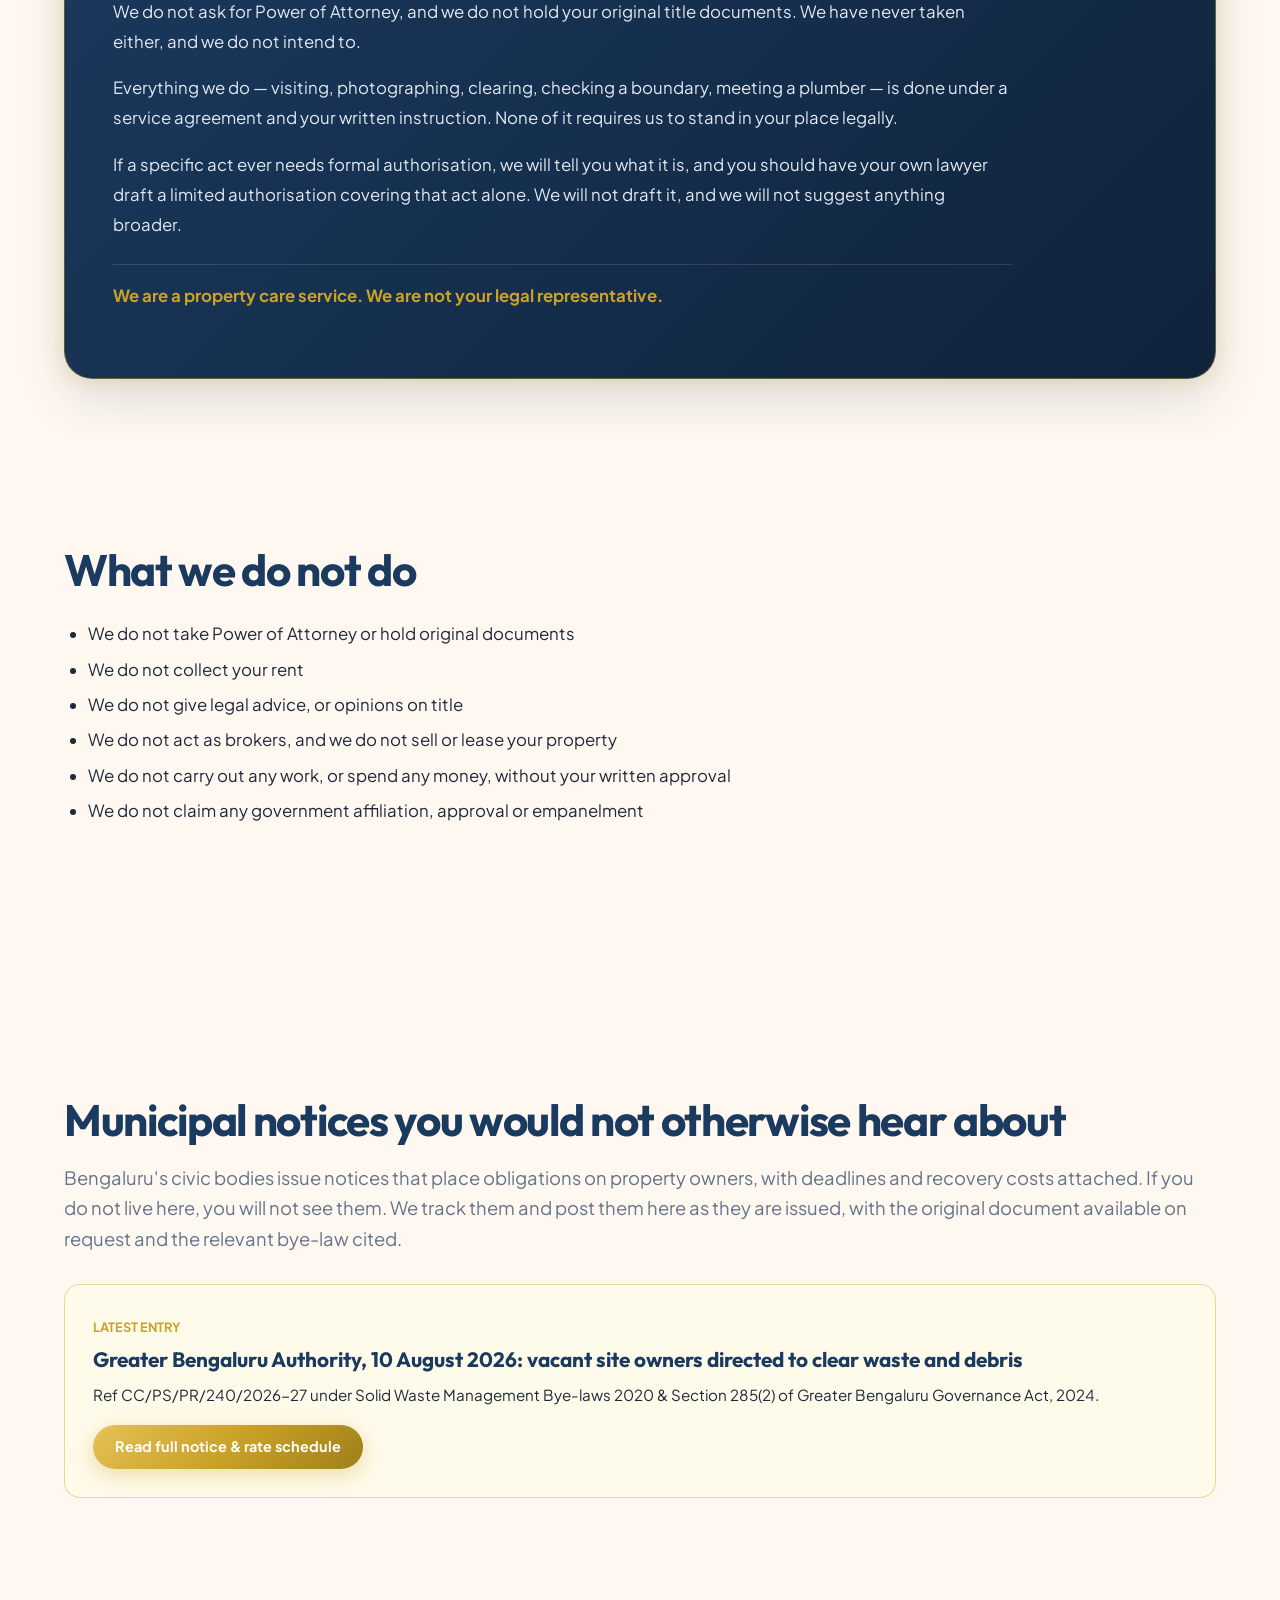
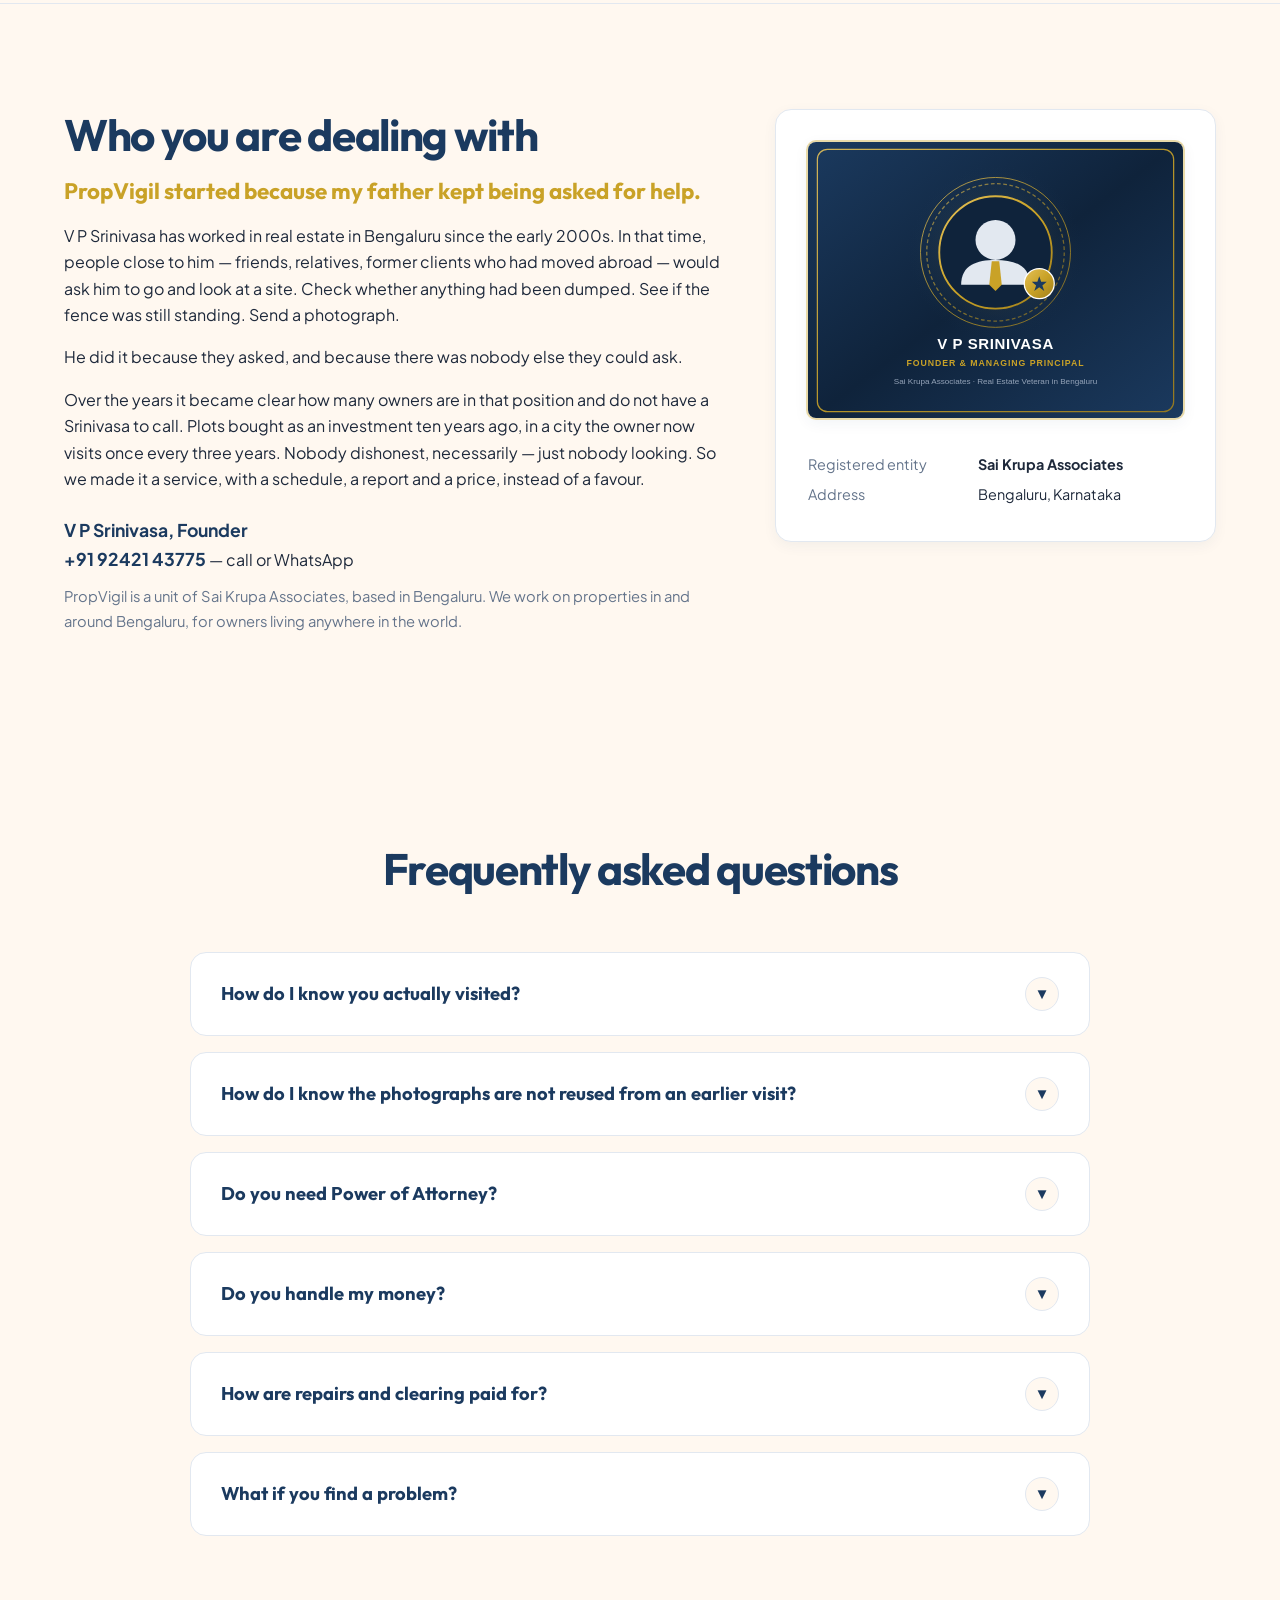
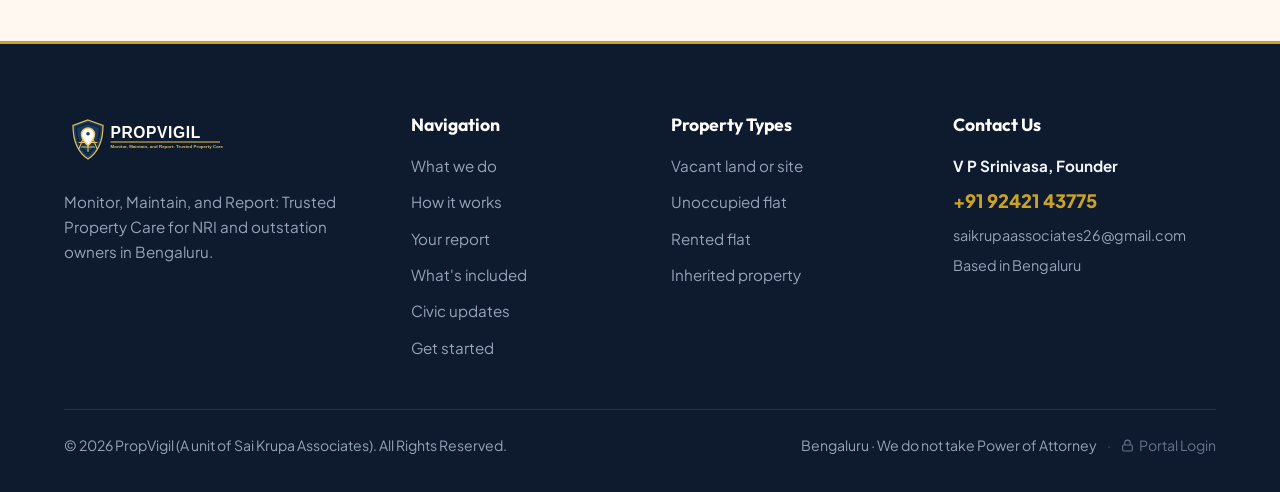
==== commit 118e4534: "Update index page" ====
--- a/index.html
+++ b/index.html
@@ -769,74 +769,6 @@
     </div>
   </section>
 
-  <!-- Section 10: Tell us where your property is (Intake Form) -->
-  <section class="section-padding" id="get-started" style="background: var(--bg-dark); border-top: 1px solid var(--border-light);">
-    <div class="container">
-      <div style="text-align: center; margin-bottom: 32px;" class="reveal-on-scroll">
-        <h2 style="font-size: 2.3rem; color: var(--brand-navy); margin-bottom: 8px; font-weight: 800;">Tell us where your property is</h2>
-        <p style="font-size: 1.1rem; color: var(--text-body); max-width: 760px; margin: 0 auto; line-height: 1.5;">Send the details below and we will come back with what happens next. WhatsApp is fastest — we reply within one working day.</p>
-      </div>
-
-      <div style="max-width: 680px; margin: 0 auto;" class="reveal-on-scroll">
-        <div class="form-card" style="box-shadow: var(--shadow-md);">
-          <h3 style="font-size: 1.4rem; color: var(--brand-navy); margin-bottom: 6px;">Send property details</h3>
-          <p style="font-size: 0.9rem; color: var(--text-muted); margin-bottom: 20px;">We reply within one working day.</p>
-
-          <div class="toast-feedback"></div>
-
-          <form class="propvigil-intake-form">
-            <div class="form-group">
-              <label>1. Name *</label>
-              <input type="text" name="name" class="form-control" required placeholder="e.g. Ramesh Reddy">
-            </div>
-
-            <div class="form-group">
-              <label>2. WhatsApp number, with country code *</label>
-              <input type="tel" name="phone" class="form-control" required placeholder="+91 98765 43210 or +1 555 123 4567">
-            </div>
-
-            <div class="form-group">
-              <label>3. What do you own *</label>
-              <select name="prop_type" class="form-control" required>
-                <option value="Vacant land or site">Vacant land or site</option>
-                <option value="Flat, locked">Flat, locked</option>
-                <option value="Flat, rented">Flat, rented</option>
-                <option value="Inherited property">Inherited property</option>
-              </select>
-            </div>
-
-            <div class="form-group">
-              <label>4. Where is it *</label>
-              <input type="text" name="location" class="form-control" required placeholder="Locality and city, e.g. Sarjapur, Bengaluru">
-            </div>
-
-            <div class="form-group">
-              <label>5. Size (Approximate is fine) *</label>
-              <input type="text" name="size" class="form-control" required placeholder="e.g. 30 x 40, or 1,200 sq ft. Approximate is fine.">
-            </div>
-
-            <div class="form-group">
-              <label>6. Anything we should know (Optional)</label>
-              <textarea name="notes" class="form-control" rows="3" placeholder="Last visited, a notice received, a boundary dispute."></textarea>
-            </div>
-
-            <div style="margin-top: 14px;">
-              <button type="submit" class="btn btn-primary-navy" style="width: 100%; padding: 14px; background: var(--brand-navy); color: white; border: none; font-weight: 700; font-size: 1rem; border-radius: var(--radius-sm); cursor: pointer; transition: var(--transition);">
-                Send details
-              </button>
-              <p style="font-size: 0.82rem; color: var(--text-muted); text-align: center; margin: 8px 0 12px 0;">V P Srinivasa will reply within one working day.</p>
-              
-              <button type="button" class="btn btn-outline-gold btn-whatsapp-submit" style="width: 100%; padding: 13px; background: transparent; color: var(--brand-navy); border: 2px solid var(--border-gold); font-weight: 700; font-size: 0.95rem; border-radius: var(--radius-sm); cursor: pointer; display: flex; align-items: center; justify-content: center; gap: 8px; transition: var(--transition);">
-                <svg width="18" height="18" viewBox="0 0 24 24" fill="#25D366"><path d="M12.012 2c-5.506 0-9.989 4.478-9.99 9.984 0 1.76.459 3.478 1.333 4.992l-1.417 5.177 5.297-1.389c1.455.794 3.09 1.21 4.773 1.211h.004c5.505 0 9.988-4.478 9.989-9.985 0-2.669-1.038-5.177-2.925-7.063a9.924 9.924 0 0 0-7.063-2.927zm5.952 14.168c-.252.632-1.464 1.208-2.016 1.282-.511.069-1.168.106-3.376-.807-2.825-1.168-4.63-4.041-4.77-4.227-.14-.186-1.141-1.517-1.141-2.894 0-1.376.721-2.052.977-2.331.256-.279.559-.349.746-.349.186 0 .372.002.535.01.173.008.406-.066.634.482.233.56.791 1.93.86 2.07.07.14.116.302.023.488-.093.186-.14.302-.279.465-.14.163-.293.364-.419.488-.14.14-.286.293-.123.573.163.279.722 1.191 1.551 1.93 1.066.95 1.966 1.244 2.245 1.384.279.14.442.116.605-.07.163-.186.7-0.814.886-1.093.186-.279.372-.233.628-.14.256.093 1.629.768 1.908.907.279.14.465.209.535.326.07.116.07.674-.182 1.306z"/></svg>
-                <span>Or send on WhatsApp</span>
-              </button>
-            </div>
-          </form>
-        </div>
-      </div>
-    </div>
-  </section>
-
   <!-- Site Footer -->
   <footer class="site-footer">
     <div class="container">
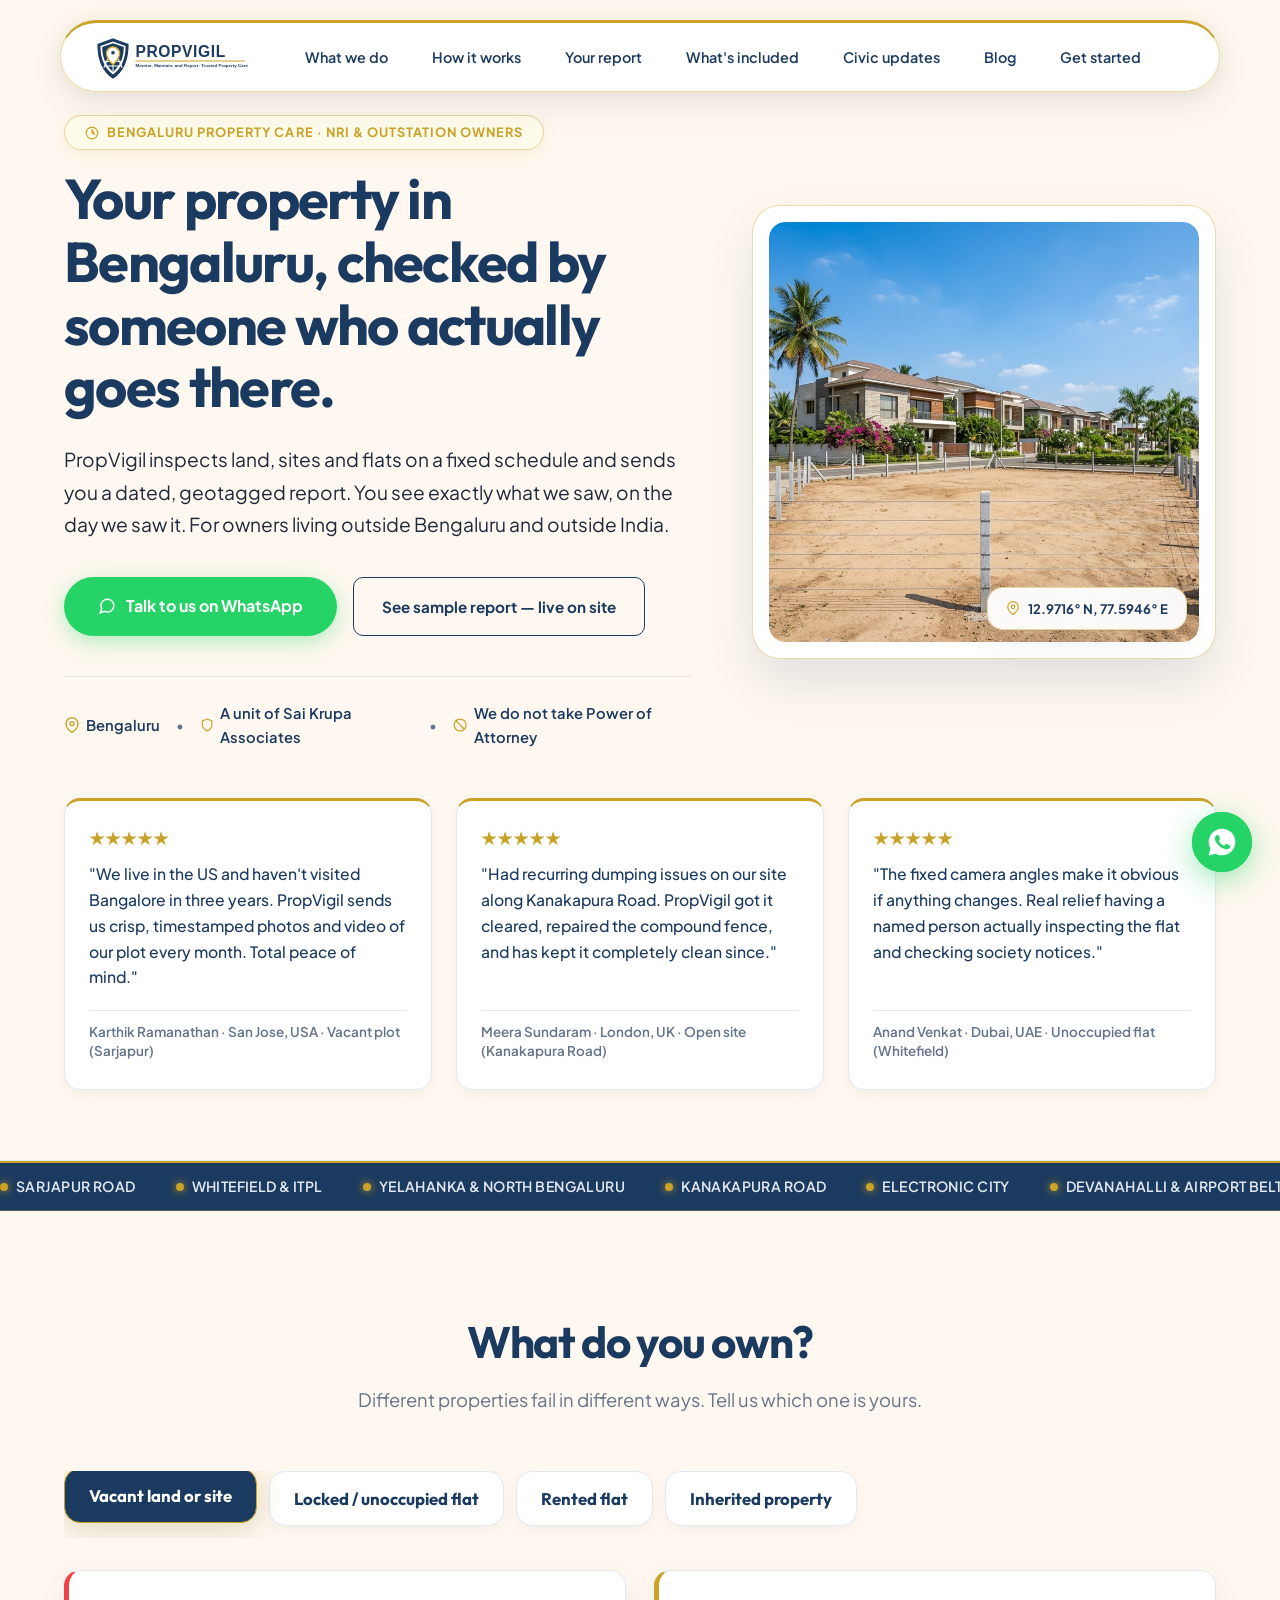
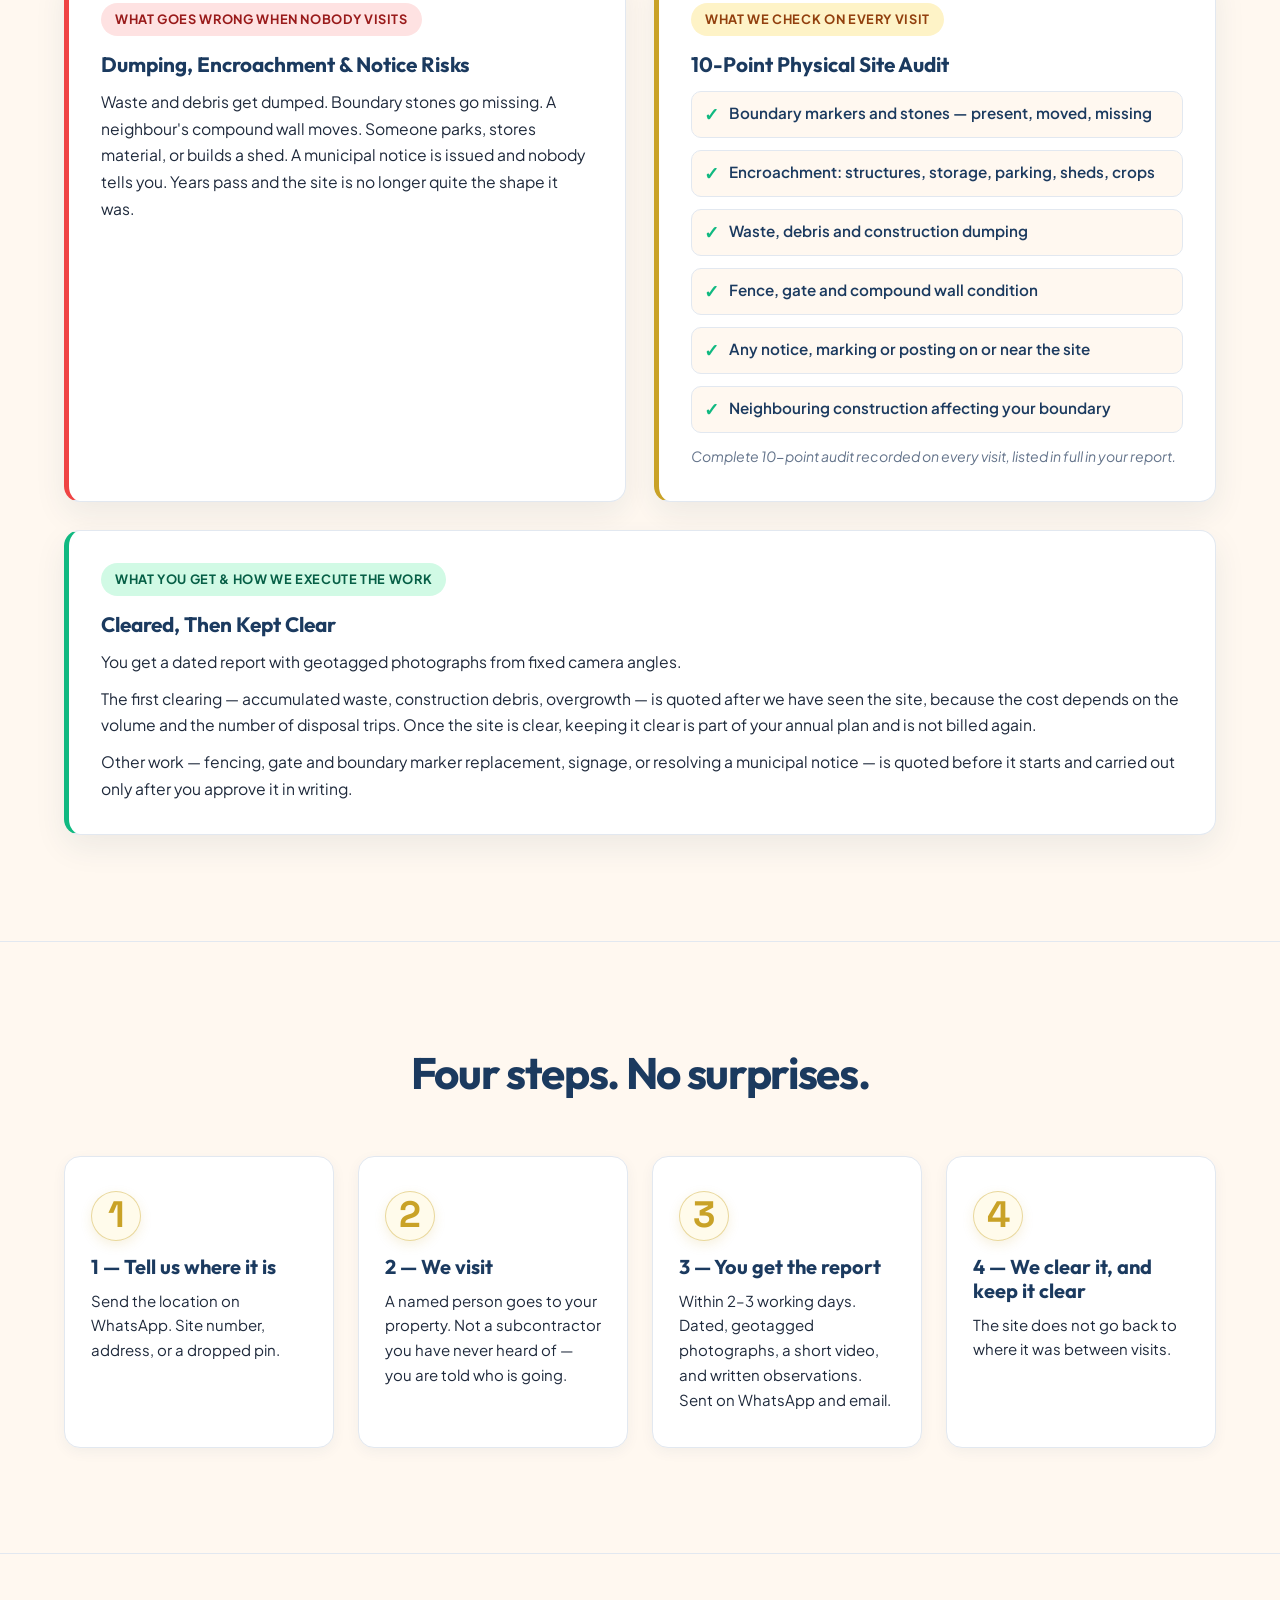
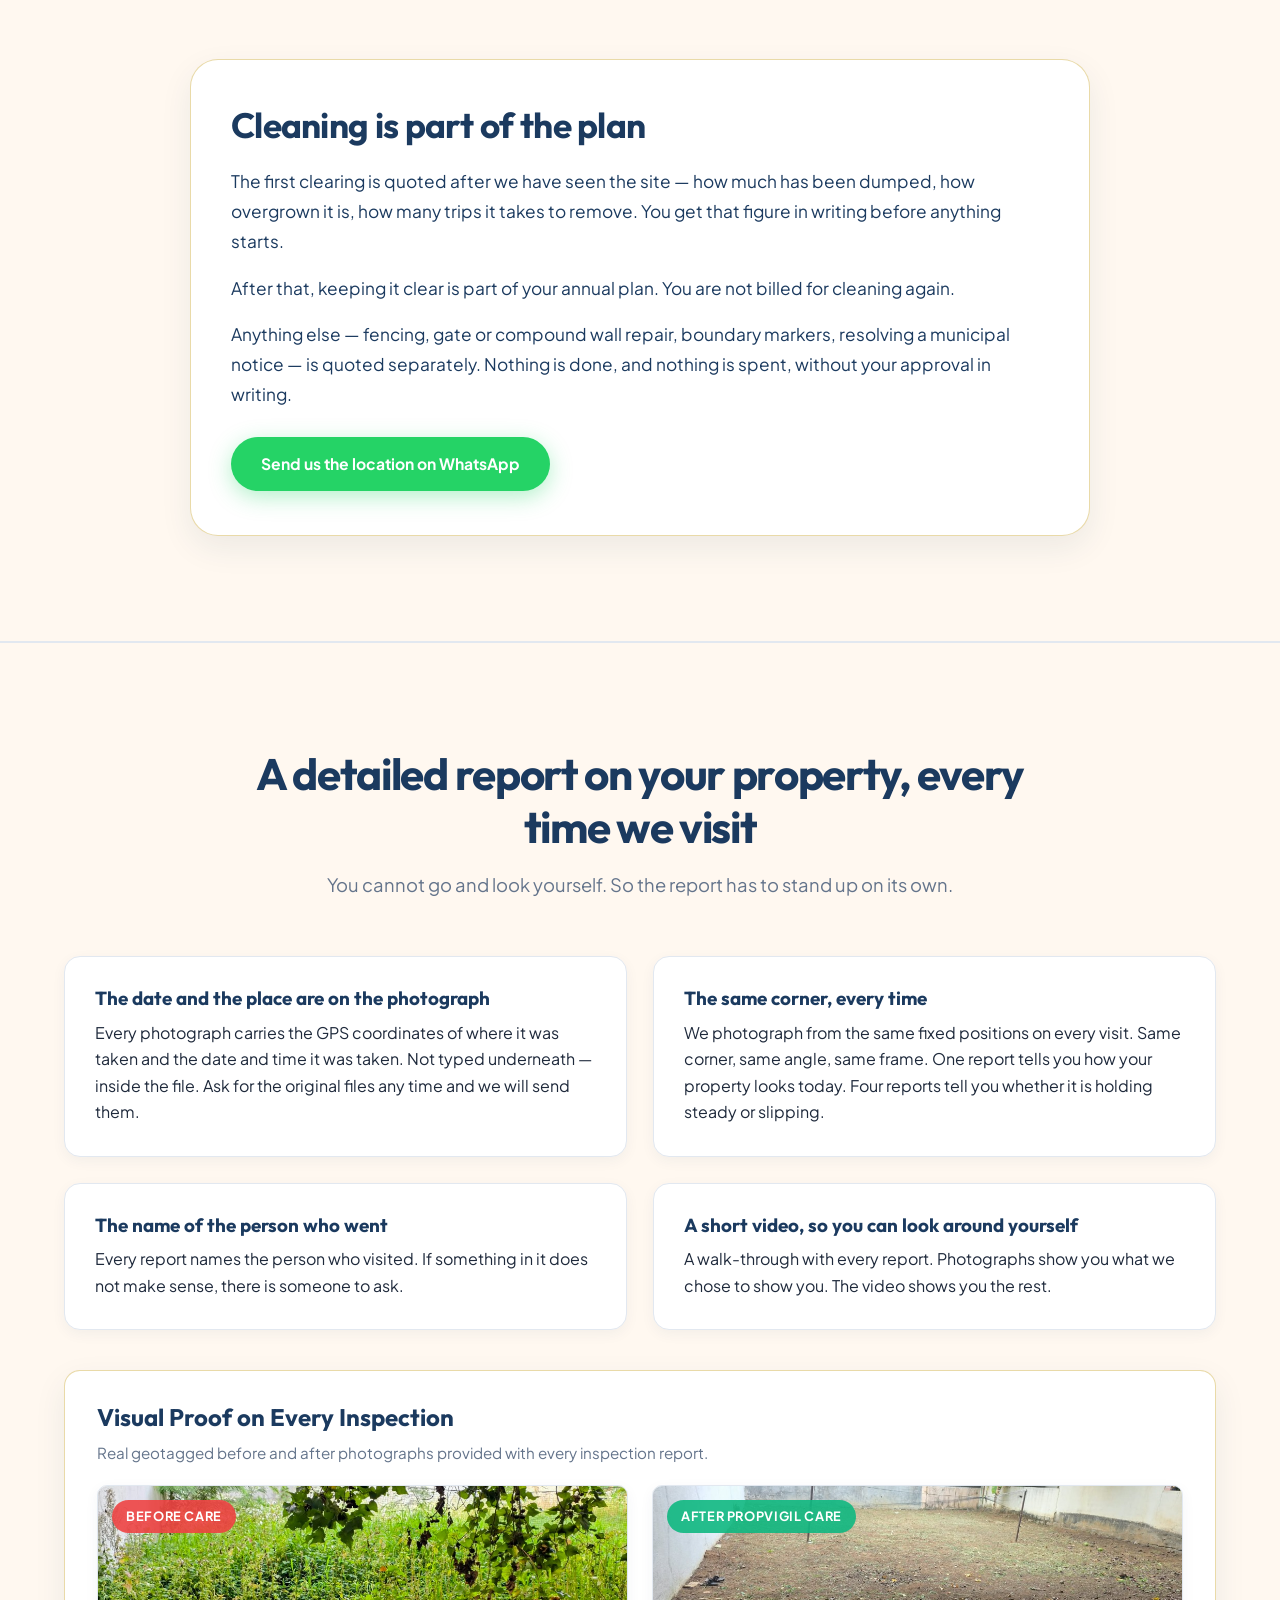
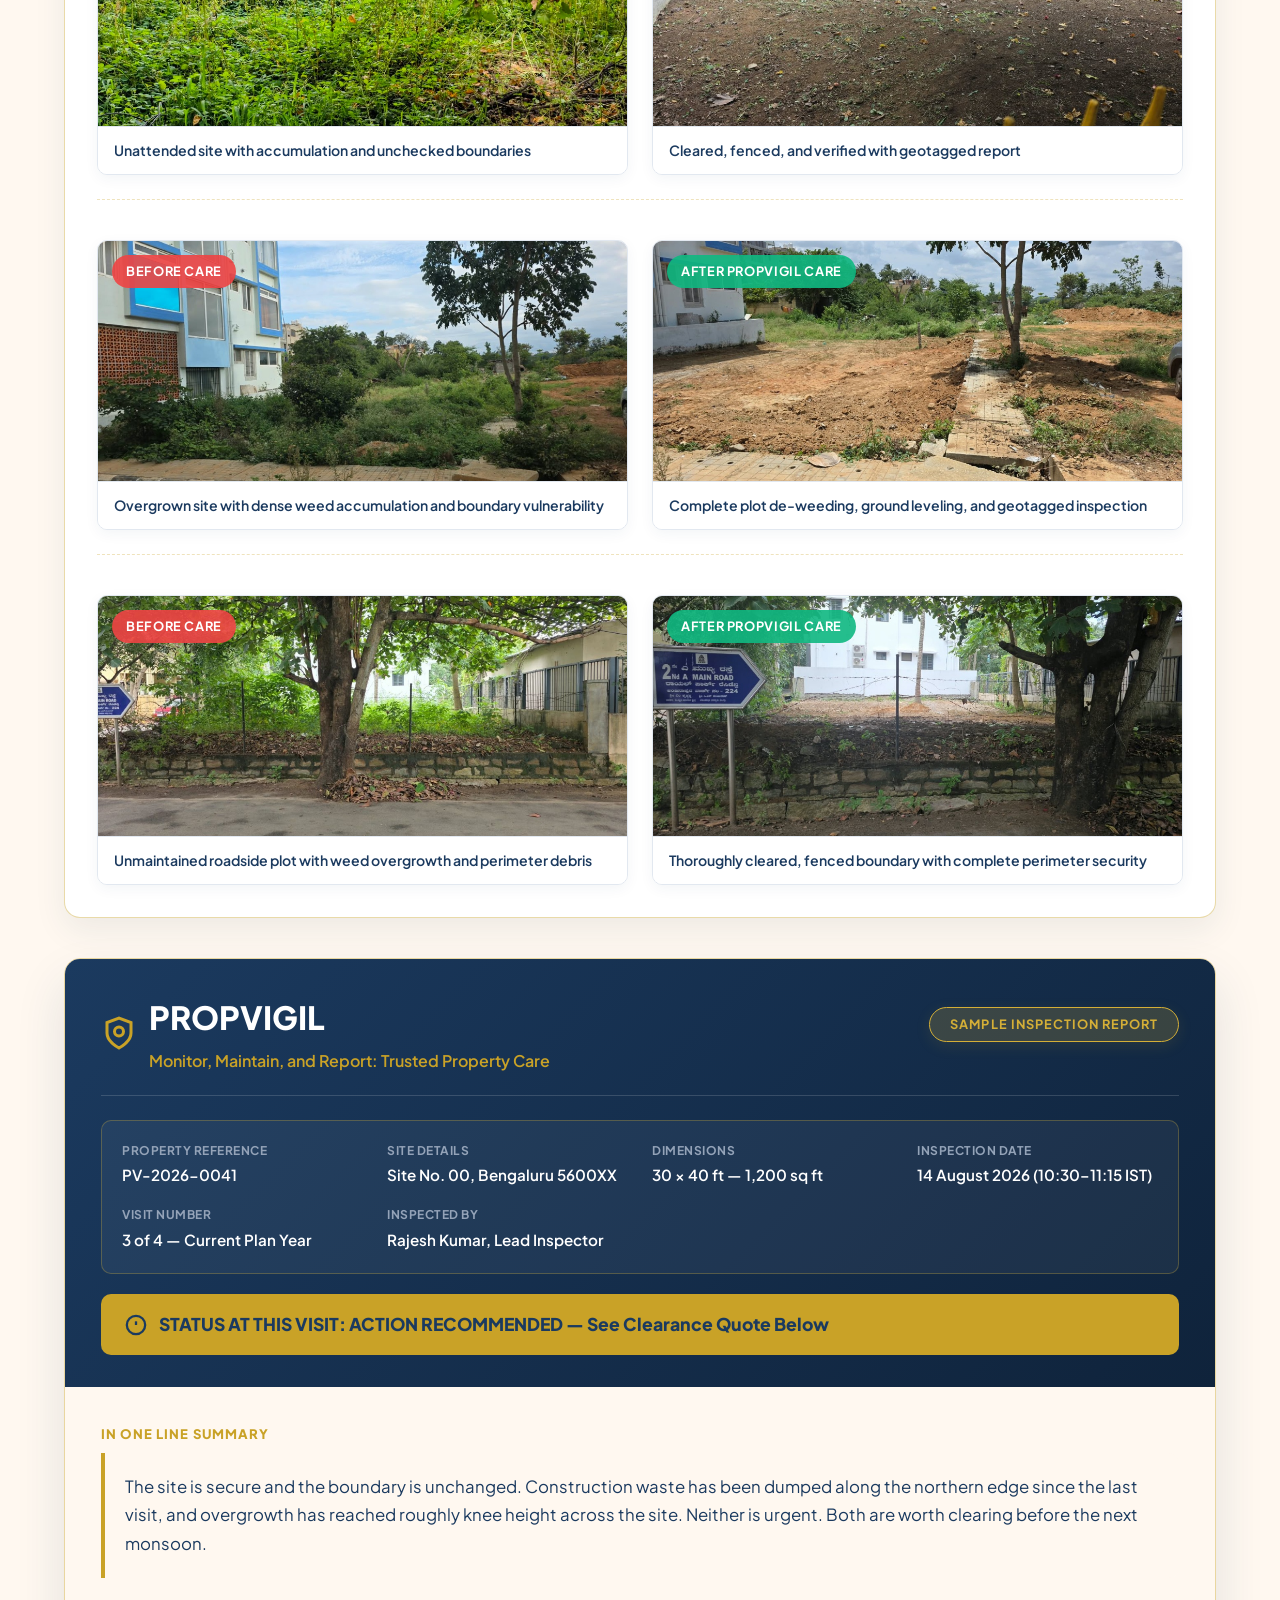
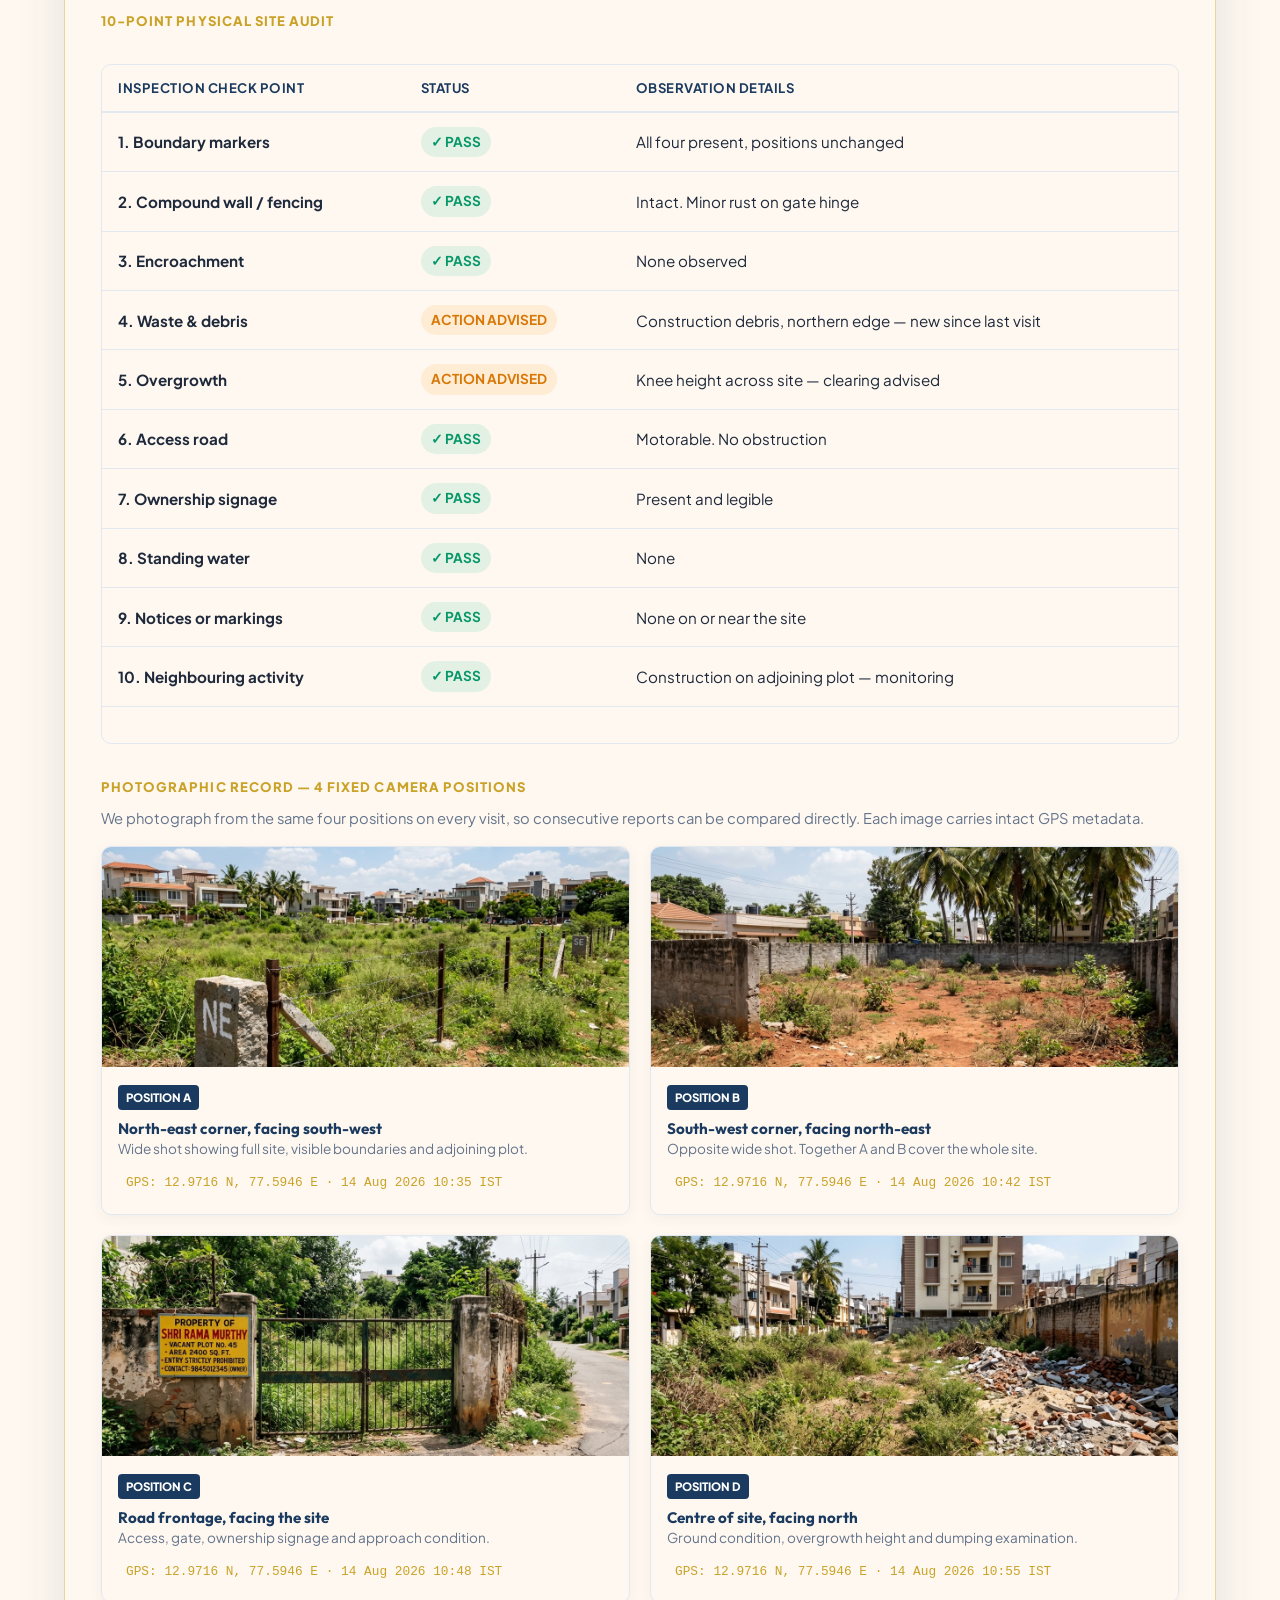
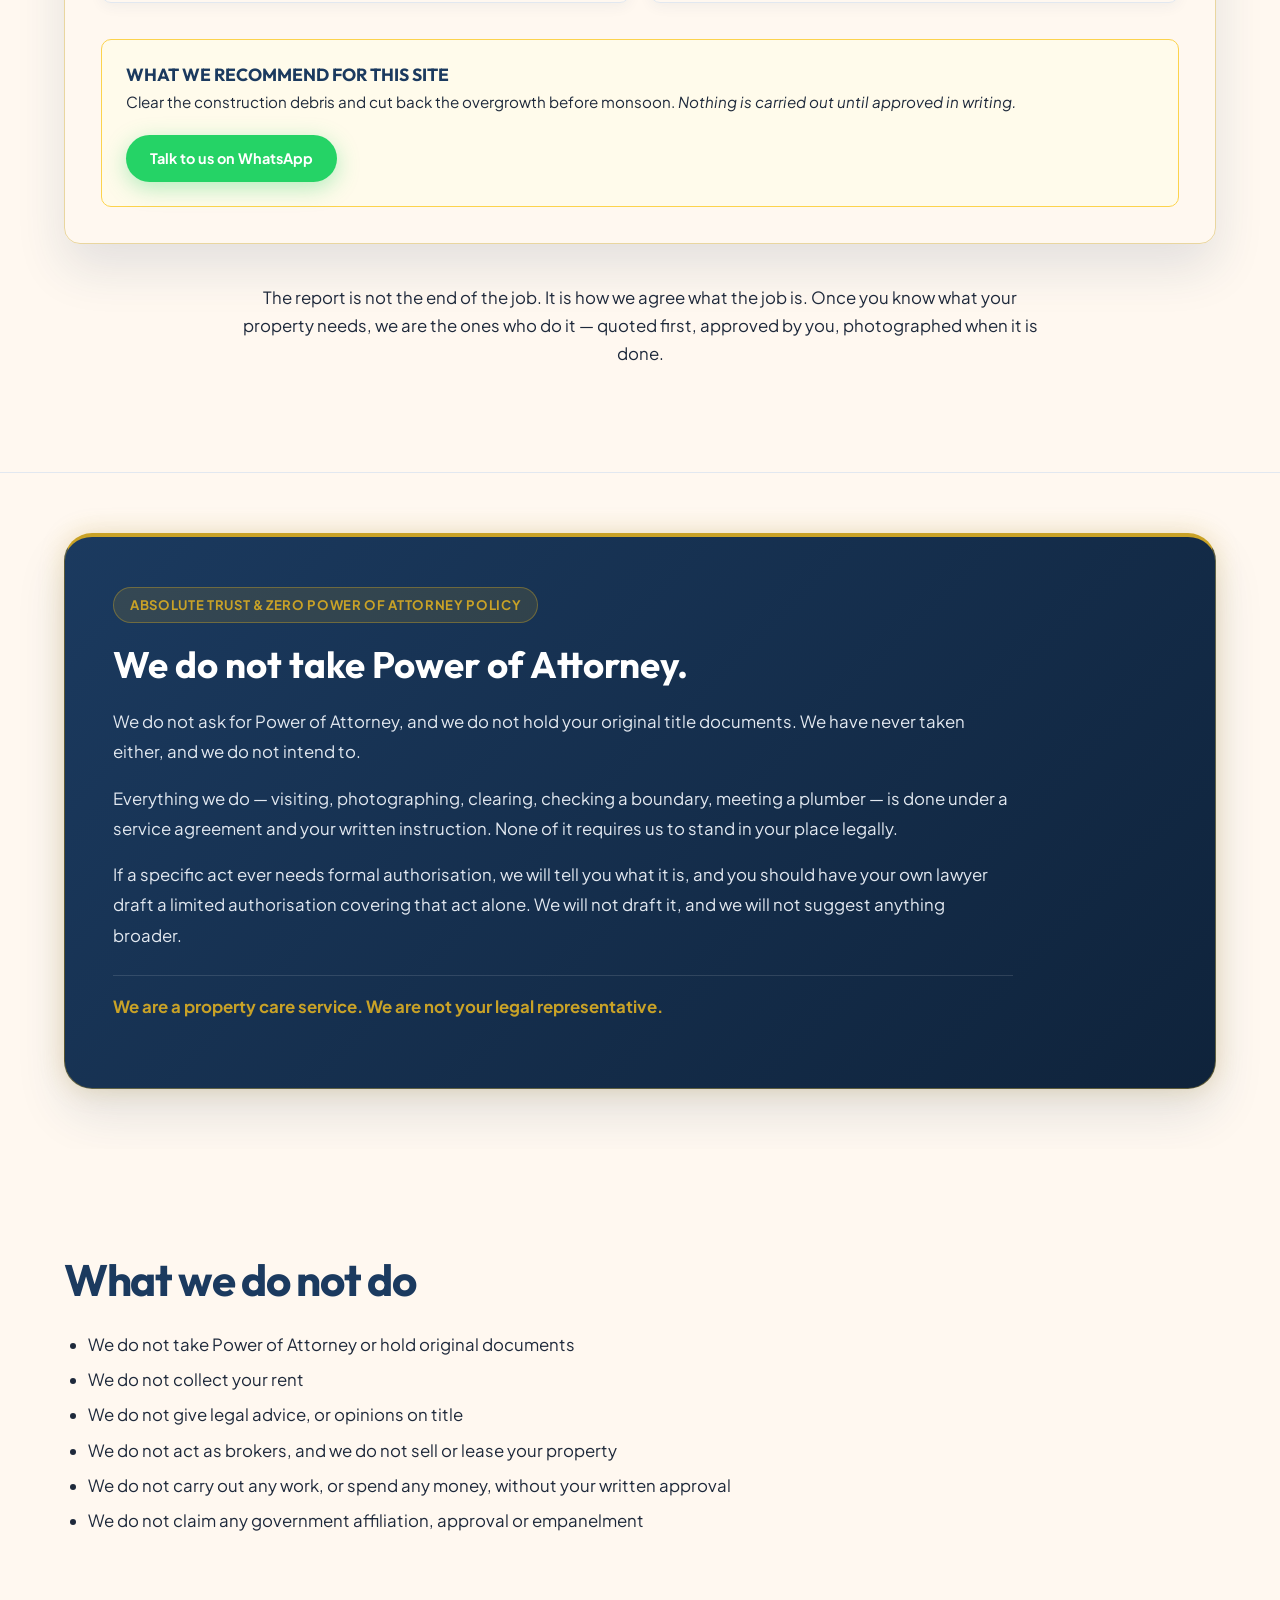
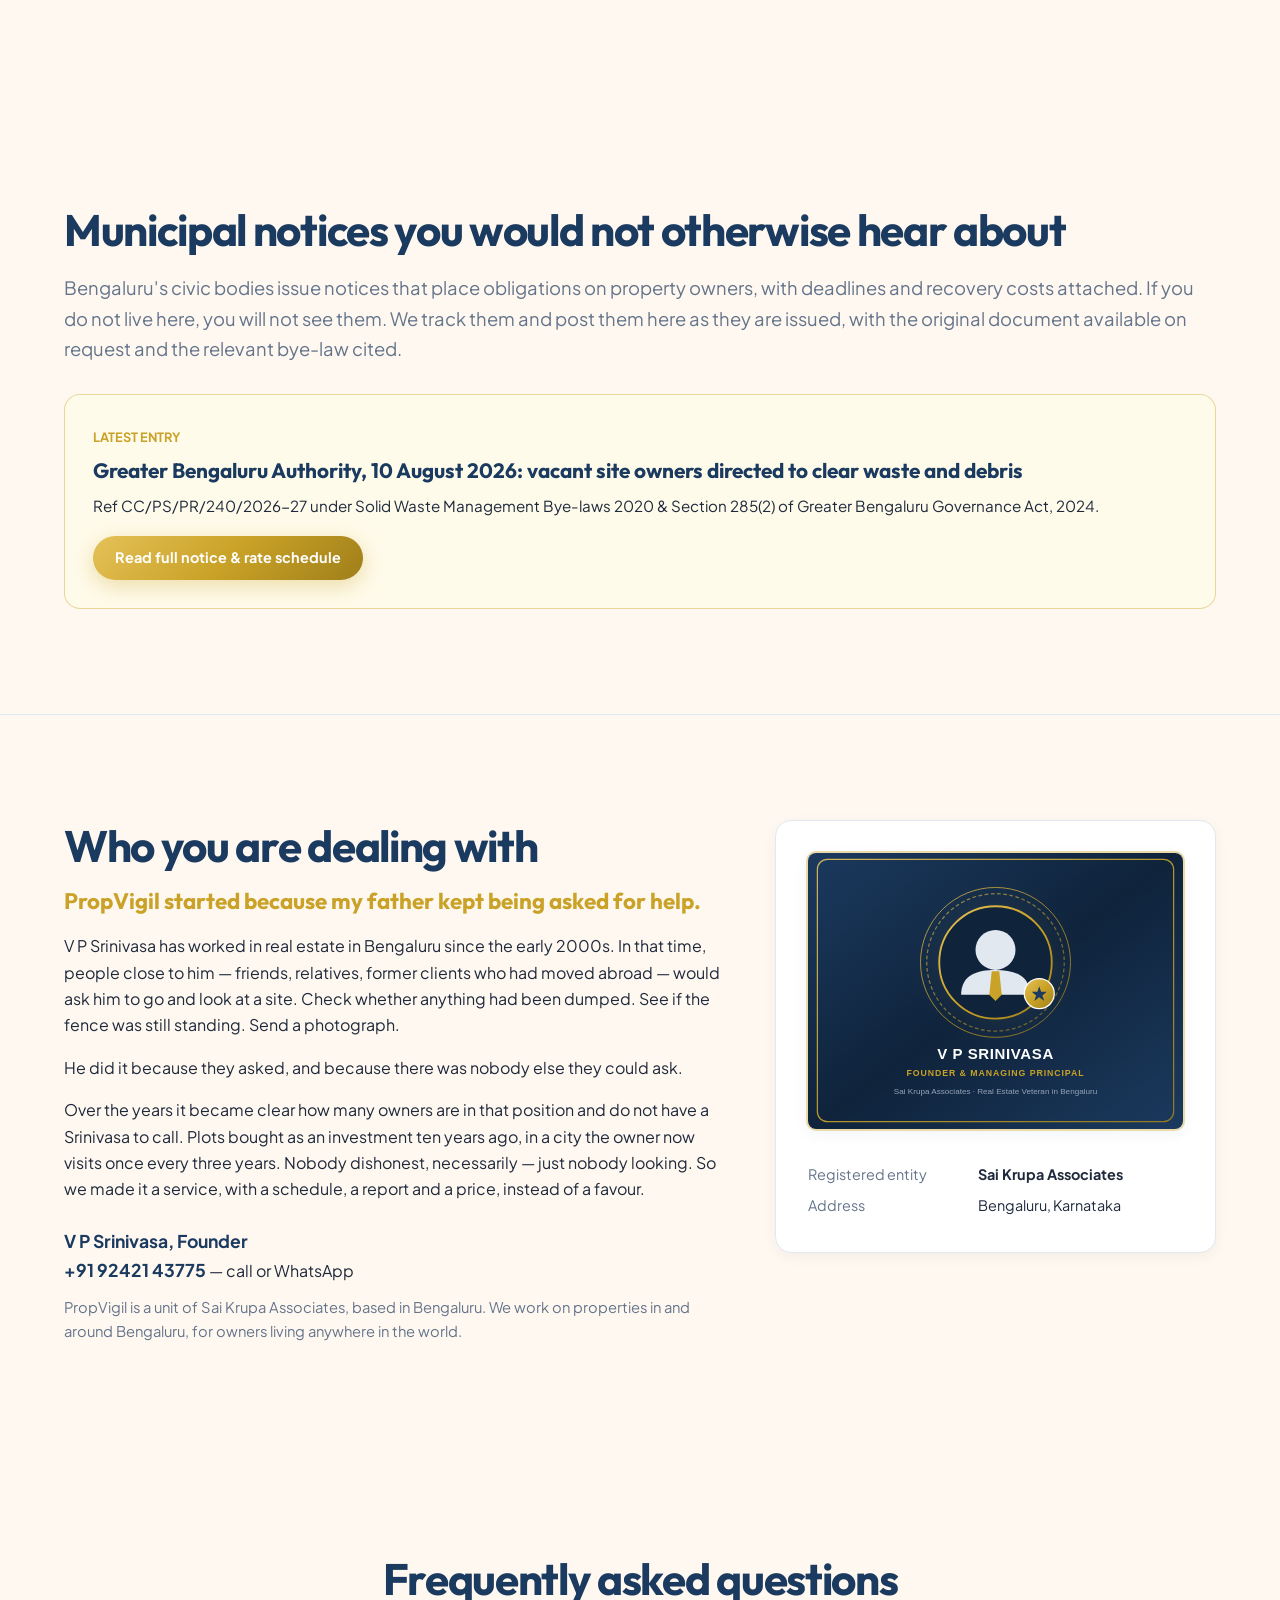
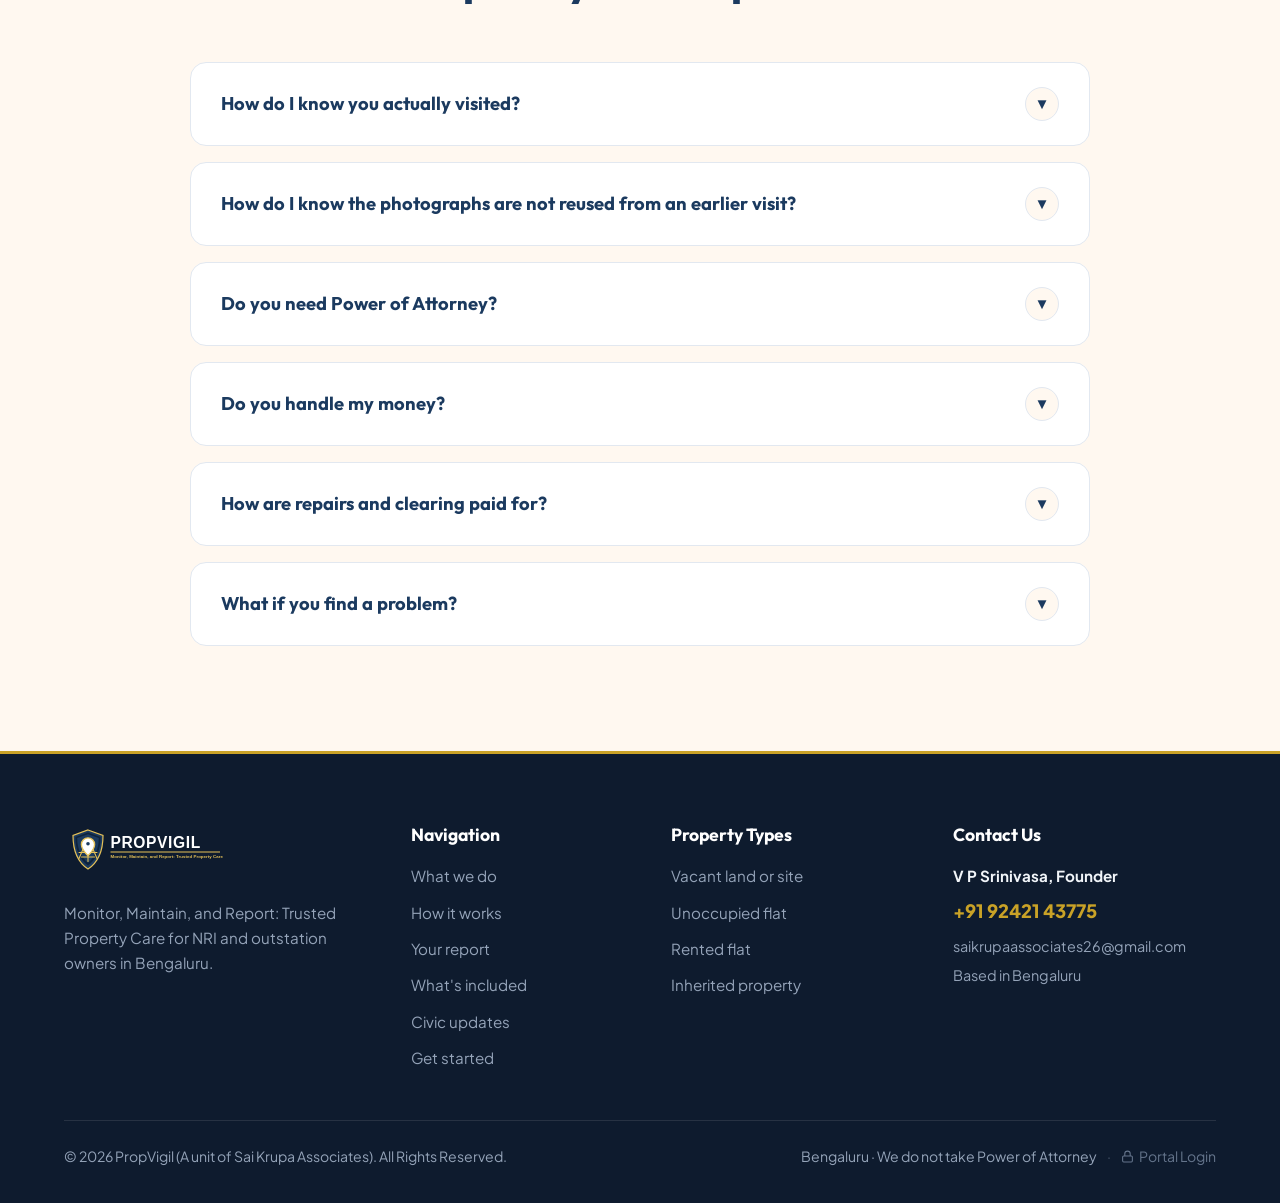
==== commit cfe3d05d: "Update website and add new images" ====
--- a/index.html
+++ b/index.html
@@ -396,17 +396,53 @@
       <!-- Before / After Property Transformation Showcase -->
       <div class="before-after-container reveal-on-scroll">
         <h3 style="font-size: 1.5rem; color: var(--brand-navy); margin-bottom: 8px;">Visual Proof on Every Inspection</h3>
-        <p style="color: var(--text-muted); font-size: 0.95rem;">Real geotagged before and after photographs provided with every inspection report.</p>
-        <div class="before-after-grid">
-          <div class="ba-card">
-            <span class="ba-badge before">BEFORE CARE</span>
-            <img src="assets/before.jpg" alt="Property site before inspection and clearing">
-            <div class="ba-caption">Unattended site with accumulation and unchecked boundaries</div>
-          </div>
-          <div class="ba-card">
-            <span class="ba-badge after">AFTER PROPVIGIL CARE</span>
-            <img src="assets/after.jpg" alt="Property site after PropVigil care and maintenance">
-            <div class="ba-caption">Cleared, fenced, and verified with geotagged report</div>
+        <p style="color: var(--text-muted); font-size: 0.95rem; margin-bottom: 20px;">Real geotagged before and after photographs provided with every inspection report.</p>
+        
+        <!-- Showcase Pair 1 -->
+        <div class="before-after-case">
+          <div class="before-after-grid">
+            <div class="ba-card">
+              <span class="ba-badge before">BEFORE CARE</span>
+              <img src="assets/before.jpg" alt="Property site before inspection and clearing">
+              <div class="ba-caption">Unattended site with accumulation and unchecked boundaries</div>
+            </div>
+            <div class="ba-card">
+              <span class="ba-badge after">AFTER PROPVIGIL CARE</span>
+              <img src="assets/after.jpg" alt="Property site after PropVigil care and maintenance">
+              <div class="ba-caption">Cleared, fenced, and verified with geotagged report</div>
+            </div>
+          </div>
+        </div>
+
+        <!-- Showcase Pair 2 -->
+        <div class="before-after-case" style="margin-top: 24px; padding-top: 20px; border-top: 1px dashed rgba(201, 162, 39, 0.3);">
+          <div class="before-after-grid">
+            <div class="ba-card">
+              <span class="ba-badge before">BEFORE CARE</span>
+              <img src="assets/before-2.jpg" alt="Overgrown vacant plot before clearing">
+              <div class="ba-caption">Overgrown site with dense weed accumulation and boundary vulnerability</div>
+            </div>
+            <div class="ba-card">
+              <span class="ba-badge after">AFTER PROPVIGIL CARE</span>
+              <img src="assets/after-2.jpg" alt="Vacant plot cleared, graded and verified">
+              <div class="ba-caption">Complete plot de-weeding, ground leveling, and geotagged inspection</div>
+            </div>
+          </div>
+        </div>
+
+        <!-- Showcase Pair 3 -->
+        <div class="before-after-case" style="margin-top: 24px; padding-top: 20px; border-top: 1px dashed rgba(201, 162, 39, 0.3);">
+          <div class="before-after-grid">
+            <div class="ba-card">
+              <span class="ba-badge before">BEFORE CARE</span>
+              <img src="assets/before-3.jpg" alt="Unmaintained roadside plot with weed overgrowth before clearing">
+              <div class="ba-caption">Unmaintained roadside plot with weed overgrowth and perimeter debris</div>
+            </div>
+            <div class="ba-card">
+              <span class="ba-badge after">AFTER PROPVIGIL CARE</span>
+              <img src="assets/after-3.jpg" alt="Cleared roadside plot with secure fencing">
+              <div class="ba-caption">Thoroughly cleared, fenced boundary with complete perimeter security</div>
+            </div>
           </div>
         </div>
       </div>
--- a/css/style.css
+++ b/css/style.css
@@ -231,11 +231,62 @@
 
 .mobile-nav-toggle {
   display: none;
-  background: transparent;
-  border: none;
+  background: rgba(27, 58, 95, 0.04);
+  border: 1.5px solid var(--border-gold);
   color: var(--brand-navy);
-  font-size: 1.6rem;
+  width: 42px;
+  height: 42px;
+  border-radius: var(--radius-pill);
   cursor: pointer;
+  align-items: center;
+  justify-content: center;
+  transition: var(--transition);
+  padding: 0;
+  position: relative;
+  z-index: 10002;
+  font-size: 1.3rem;
+  line-height: 1;
+}
+
+.mobile-nav-toggle:hover,
+.mobile-nav-toggle:focus {
+  background: var(--gold-light);
+  border-color: var(--brand-gold);
+  outline: none;
+}
+
+.mobile-nav-toggle .hamburger-box {
+  width: 20px;
+  height: 14px;
+  position: relative;
+  display: flex;
+  flex-direction: column;
+  justify-content: space-between;
+  pointer-events: none;
+}
+
+.mobile-nav-toggle .hamburger-bar {
+  display: block;
+  width: 100%;
+  height: 2px;
+  background: var(--brand-navy);
+  border-radius: 2px;
+  transition: all 0.3s cubic-bezier(0.16, 1, 0.3, 1);
+}
+
+.mobile-nav-toggle.open .hamburger-bar:nth-child(1) {
+  transform: translateY(6px) rotate(45deg);
+  background: var(--brand-navy);
+}
+
+.mobile-nav-toggle.open .hamburger-bar:nth-child(2) {
+  opacity: 0;
+  transform: scaleX(0);
+}
+
+.mobile-nav-toggle.open .hamburger-bar:nth-child(3) {
+  transform: translateY(-6px) rotate(-45deg);
+  background: var(--brand-navy);
 }
 
 /* Buttons System */
@@ -1292,37 +1343,7 @@
   color: #64748B;
 }
 
-/* Responsive */
-@media (max-width: 992px) {
-  .hero-grid, .who-we-are-grid { grid-template-columns: 1fr; }
-  .steps-grid { grid-template-columns: 1fr 1fr; }
-  .footer-grid { grid-template-columns: 1fr 1fr; }
-  .site-header { width: 92%; }
-}
-
-@media (max-width: 768px) {
-  .nav-menu {
-    display: none;
-    position: absolute;
-    top: 78px;
-    left: 0;
-    width: 100%;
-    background: #FFFFFF;
-    flex-direction: column;
-    padding: 24px;
-    gap: 14px;
-    border-radius: var(--radius-md);
-    box-shadow: var(--shadow-lg);
-    border: 1.5px solid var(--border-gold);
-  }
-
-  .nav-menu.active { display: flex; }
-  .mobile-nav-toggle { display: block; }
-  .hero-title { font-size: 2.2rem; }
-  .steps-grid { grid-template-columns: 1fr; }
-  .report-grid { grid-template-columns: 1fr; }
-  .footer-grid { grid-template-columns: 1fr; }
-}
+
 
 /* ==========================================================================
    EXTRAORDINARY INTERACTIVE & VISUAL ENHANCEMENTS
@@ -2968,23 +2989,641 @@
   color: #94A3B8;
 }
 
+/* ==========================================================================
+   Comprehensive Mobile & Tablet Responsive Design System
+   Breakpoints: 992px (Tablet), 768px (Phablet/Mobile Landscape), 600px/480px (Mobile Portrait)
+   ========================================================================== */
+
+/* Universal Layout Classes */
+.contact-layout-grid {
+  display: grid;
+  grid-template-columns: 1fr 1.4fr;
+  gap: 32px;
+  align-items: start;
+}
+
+.civic-visual-compare-grid {
+  display: grid;
+  grid-template-columns: 1fr 1fr;
+  gap: 20px;
+  margin: 24px 0;
+  border: 1.5px solid var(--border-gold);
+  padding: 16px;
+  border-radius: var(--radius-md);
+  background: var(--bg-dark);
+}
+
+.admin-form-row {
+  display: grid;
+  grid-template-columns: 1fr 1fr;
+  gap: 16px;
+  margin-bottom: 16px;
+}
+
+/* Base Form Controls on Mobile - Prevent iOS Safari Auto-Zoom */
+@media screen and (max-width: 768px) {
+  input[type="text"],
+  input[type="tel"],
+  input[type="email"],
+  input[type="password"],
+  input[type="number"],
+  select,
+  textarea,
+  .form-control,
+  .admin-form-input {
+    font-size: 16px !important;
+  }
+}
+
+/* ==========================================================================
+   BREAKPOINT: Max-Width 992px (Tablets & Narrow Laptops)
+   ========================================================================== */
 @media (max-width: 992px) {
+  /* Header & Navigation */
+  .site-header {
+    width: calc(100% - 24px);
+    height: 64px;
+    top: 10px;
+    padding: 0;
+  }
+
+  .header-inner {
+    padding: 0 18px;
+  }
+
+  .brand-logo img {
+    height: 38px;
+  }
+
+  .mobile-nav-toggle {
+    display: inline-flex;
+  }
+
+  .nav-menu {
+    display: flex;
+    flex-direction: column;
+    position: fixed;
+    top: 78px;
+    left: 12px;
+    right: 12px;
+    width: calc(100% - 24px);
+    background: rgba(255, 255, 255, 0.98);
+    backdrop-filter: blur(28px) saturate(190%);
+    -webkit-backdrop-filter: blur(28px) saturate(190%);
+    border: 1.5px solid var(--border-gold);
+    border-top: 3px solid var(--brand-gold);
+    border-radius: var(--radius-md);
+    box-shadow: 0 20px 50px rgba(27, 58, 95, 0.25);
+    padding: 18px 16px;
+    gap: 6px;
+    opacity: 0;
+    visibility: hidden;
+    transform: translateY(-12px) scale(0.98);
+    transition: opacity 0.3s cubic-bezier(0.16, 1, 0.3, 1), transform 0.3s cubic-bezier(0.16, 1, 0.3, 1), visibility 0.3s;
+    pointer-events: none;
+    z-index: 10001;
+    max-height: calc(100vh - 96px);
+    overflow-y: auto;
+  }
+
+  .nav-menu.active {
+    opacity: 1;
+    visibility: visible;
+    transform: translateY(0) scale(1);
+    pointer-events: auto;
+  }
+
+  .nav-menu .nav-link {
+    display: block;
+    width: 100%;
+    padding: 12px 18px;
+    font-size: 1rem;
+    font-weight: 700;
+    color: var(--brand-navy);
+    border-radius: var(--radius-sm);
+    border: 1px solid transparent;
+    text-align: left;
+    white-space: normal;
+  }
+
+  .nav-menu .nav-link:hover,
+  .nav-menu .nav-link.active {
+    background: var(--gold-light);
+    border-color: var(--border-gold);
+    color: var(--brand-navy);
+    box-shadow: 0 2px 8px rgba(201, 162, 39, 0.12);
+  }
+
+  /* Grid Layout Adjustments */
+  .hero-grid,
+  .who-we-are-grid,
+  .contact-layout-grid {
+    grid-template-columns: 1fr;
+    gap: 36px;
+  }
+
+  .steps-grid {
+    grid-template-columns: 1fr 1fr;
+    gap: 20px;
+  }
+
+  .whats-included-grid {
+    grid-template-columns: 1fr;
+    gap: 24px;
+  }
+
+  .reviews-grid {
+    grid-template-columns: 1fr;
+    gap: 18px;
+  }
+
+  .prop-details-grid {
+    grid-template-columns: 1fr;
+    gap: 20px;
+  }
+
+  .prop-info-card.execution-card {
+    grid-column: span 1;
+  }
+
+  .report-grid {
+    grid-template-columns: 1fr 1fr;
+    gap: 20px;
+  }
+
   .footer-grid {
     grid-template-columns: 1fr 1fr;
     gap: 32px;
   }
 }
 
-@media (max-width: 600px) {
+/* ==========================================================================
+   BREAKPOINT: Max-Width 768px (Phablets & Mobile Devices)
+   ========================================================================== */
+@media (max-width: 768px) {
+  /* Global Sizing */
+  .container {
+    padding: 0 16px;
+  }
+
+  .section-padding {
+    padding: 60px 0;
+  }
+
+  .section-header {
+    margin-bottom: 36px;
+  }
+
+  .section-title {
+    font-size: 2.1rem;
+    letter-spacing: -0.02em;
+  }
+
+  .section-intro {
+    font-size: 1.02rem;
+  }
+
+  /* Hero Section */
+  .hero-section {
+    padding-top: 96px;
+    padding-bottom: 40px;
+  }
+
+  .hero-title {
+    font-size: clamp(1.85rem, 6vw, 2.35rem);
+    line-height: 1.22;
+    margin-bottom: 16px;
+  }
+
+  .hero-subheading {
+    font-size: 1rem;
+    line-height: 1.62;
+    margin-bottom: 24px;
+  }
+
+  .hero-buttons {
+    display: flex;
+    flex-direction: column;
+    width: 100%;
+    gap: 12px;
+  }
+
+  .hero-buttons .btn {
+    width: 100%;
+    padding: 14px 20px;
+    font-size: 0.96rem;
+    justify-content: center;
+  }
+
+  .trust-strip {
+    flex-wrap: wrap;
+    gap: 8px 12px;
+    font-size: 0.82rem;
+    margin-top: 24px;
+    justify-content: flex-start;
+  }
+
+  .floating-geotag-badge {
+    bottom: 10px;
+    left: 10px;
+    padding: 6px 12px;
+    font-size: 0.78rem;
+  }
+
+  /* Section 2: Property Showcase Tabs */
+  .prop-tab-nav {
+    display: flex;
+    overflow-x: auto;
+    -webkit-overflow-scrolling: touch;
+    scrollbar-width: none;
+    flex-wrap: nowrap;
+    gap: 8px;
+    padding-bottom: 10px;
+    margin-bottom: 24px;
+  }
+
+  .prop-tab-nav::-webkit-scrollbar {
+    display: none;
+  }
+
+  .prop-tab-btn {
+    flex-shrink: 0;
+    padding: 12px 18px;
+    font-size: 0.92rem;
+    border-radius: var(--radius-sm);
+  }
+
+  .prop-info-card {
+    padding: 22px 18px;
+  }
+
+  .prop-info-card h4 {
+    font-size: 1.18rem;
+  }
+
+  /* Section 3: Four Steps */
+  .steps-grid {
+    grid-template-columns: 1fr;
+    gap: 16px;
+  }
+
+  .step-card {
+    padding: 24px 20px;
+  }
+
+  /* Section: Cleaning Plan */
+  .cleaning-plan-card {
+    padding: 28px 20px;
+    border-radius: var(--radius-md);
+  }
+
+  .cleaning-plan-title {
+    font-size: 1.75rem;
+    margin-bottom: 14px;
+  }
+
+  .cleaning-plan-body p {
+    font-size: 0.98rem;
+    line-height: 1.65;
+  }
+
+  /* Section: Before/After */
+  .before-after-container {
+    padding: 22px 16px;
+    margin-top: 28px;
+    margin-bottom: 28px;
+  }
+
+  .before-after-grid {
+    grid-template-columns: 1fr;
+    gap: 18px;
+  }
+
+  .ba-card img {
+    height: 200px;
+  }
+
+  /* Section 4: Live Interactive Report */
+  .report-grid {
+    grid-template-columns: 1fr;
+    gap: 16px;
+  }
+
+  .report-feature-card {
+    padding: 22px 18px;
+  }
+
+  .live-report-wrapper {
+    margin-top: 24px;
+    margin-bottom: 28px;
+    border-radius: var(--radius-md);
+  }
+
+  .report-header-banner {
+    padding: 22px 18px;
+  }
+
+  .report-header-top {
+    flex-direction: column;
+    align-items: flex-start;
+    gap: 14px;
+    padding-bottom: 16px;
+    margin-bottom: 18px;
+  }
+
+  .report-title-text {
+    font-size: 1.5rem;
+  }
+
+  .report-subtitle-text {
+    font-size: 0.88rem;
+  }
+
+  .report-meta-grid {
+    grid-template-columns: repeat(auto-fit, minmax(130px, 1fr));
+    gap: 12px;
+    padding: 14px;
+  }
+
+  .report-meta-item .lbl {
+    font-size: 0.7rem;
+  }
+
+  .report-meta-item .val {
+    font-size: 0.88rem;
+  }
+
+  .report-status-alert {
+    padding: 12px 14px;
+    font-size: 0.88rem;
+    gap: 10px;
+  }
+
+  .report-body-content {
+    padding: 22px 16px;
+  }
+
+  .report-summary-box {
+    padding: 16px;
+    font-size: 0.95rem;
+    margin-bottom: 24px;
+  }
+
+  .checklist-report-table th,
+  .checklist-report-table td {
+    padding: 10px 12px;
+    font-size: 0.86rem;
+  }
+
+  .camera-positions-grid {
+    grid-template-columns: 1fr;
+    gap: 16px;
+    margin-bottom: 24px;
+  }
+
+  .camera-photo-img {
+    height: 190px;
+  }
+
+  .recommendation-banner {
+    flex-direction: column;
+    align-items: stretch;
+    gap: 14px;
+    padding: 18px 16px;
+    text-align: left;
+  }
+
+  .recommendation-banner .btn {
+    width: 100%;
+    justify-content: center;
+  }
+
+  /* Section 5: Power of Attorney Card */
+  .poa-band {
+    padding: 40px 0;
+  }
+
+  .poa-trust-card {
+    padding: 28px 20px;
+    border-radius: var(--radius-md);
+  }
+
+  .poa-trust-card h2 {
+    font-size: 1.75rem;
+    margin-bottom: 14px;
+  }
+
+  .poa-trust-card p {
+    font-size: 0.95rem;
+    line-height: 1.65;
+  }
+
+  .poa-highlight {
+    font-size: 1.05rem;
+    margin-top: 16px;
+  }
+
+  /* Section 8: Who we are */
+  .founder-card {
+    padding: 20px 16px;
+  }
+
+  .founder-photo-img {
+    height: 220px;
+  }
+
+  /* Section 9: FAQ */
+  .faq-item {
+    padding: 18px 20px;
+  }
+
+  .faq-item h4 {
+    font-size: 1.02rem;
+  }
+
+  .faq-answer {
+    font-size: 0.92rem;
+  }
+
+  /* Civic Updates Page */
+  .civic-filter-bar {
+    padding: 14px 16px;
+    gap: 12px;
+  }
+
+  .search-box-wrapper {
+    min-width: 100%;
+  }
+
+  .notice-card-elevated {
+    padding: 24px 18px;
+    margin-bottom: 28px;
+  }
+
+  .notice-card-elevated h2 {
+    font-size: 1.45rem !important;
+  }
+
+  .civic-visual-compare-grid {
+    grid-template-columns: 1fr;
+    gap: 14px;
+    padding: 12px;
+  }
+
+  /* Blog & Article Pages */
+  .blog-hero-section {
+    padding: 110px 16px 40px;
+  }
+
+  .blog-hero-title {
+    font-size: 2.1rem;
+  }
+
+  .blog-hero-subtitle {
+    font-size: 1rem;
+    margin-bottom: 24px;
+  }
+
+  .blog-controls-wrapper {
+    flex-direction: column;
+    align-items: stretch;
+    gap: 14px;
+  }
+
+  .blog-search-box {
+    min-width: 100%;
+  }
+
+  .blog-grid-container {
+    grid-template-columns: 1fr;
+    padding: 0 16px 50px;
+    gap: 20px;
+  }
+
+  .article-header {
+    padding: 110px 16px 60px;
+  }
+
+  #articleTitle {
+    font-size: 1.85rem !important;
+  }
+
+  .article-hero-img-box {
+    height: 240px;
+    margin: -30px 16px 30px;
+    border-radius: 14px;
+  }
+
+  .article-body-wrapper {
+    padding: 0 16px 60px;
+    font-size: 1rem;
+  }
+
+  /* Pricing Page */
+  .included-column-card {
+    padding: 26px 20px;
+  }
+
+  .included-column-card h3 {
+    font-size: 1.25rem;
+  }
+
+  .no-rate-card-box {
+    padding: 30px 18px;
+    border-radius: var(--radius-md);
+  }
+
+  .no-rate-card-box h3 {
+    font-size: 1.5rem;
+  }
+
+  .no-rate-card-box p {
+    font-size: 0.98rem;
+  }
+
+  /* Contact Page */
+  .contact-layout-grid {
+    grid-template-columns: 1fr;
+    gap: 24px;
+  }
+
+  .form-card {
+    padding: 24px 18px;
+    border-radius: var(--radius-md);
+  }
+
+  /* Admin & Modals */
+  .admin-modal-box {
+    padding: 22px 18px;
+    border-radius: 16px;
+  }
+
+  .blog-modal-tabs {
+    flex-direction: column;
+    gap: 10px;
+  }
+
+  .admin-form-row {
+    grid-template-columns: 1fr;
+    gap: 12px;
+  }
+
+  /* Floating WhatsApp FAB */
+  .floating-whatsapp-fab {
+    bottom: calc(18px + env(safe-area-inset-bottom));
+    right: 16px;
+    width: 52px;
+    height: 52px;
+  }
+}
+
+/* ==========================================================================
+   BREAKPOINT: Max-Width 480px (Compact Mobile Devices)
+   ========================================================================== */
+@media (max-width: 480px) {
+  .site-header {
+    width: calc(100% - 16px);
+    height: 58px;
+    top: 8px;
+  }
+
+  .header-inner {
+    padding: 0 14px;
+  }
+
+  .brand-logo img {
+    height: 34px;
+  }
+
+  .section-title {
+    font-size: 1.85rem;
+  }
+
+  .hero-title {
+    font-size: 1.72rem;
+  }
+
+  .badge-chip {
+    padding: 5px 14px;
+    font-size: 0.72rem;
+  }
+
+  .report-meta-grid {
+    grid-template-columns: 1fr;
+  }
+
   .footer-grid {
     grid-template-columns: 1fr;
     gap: 28px;
   }
+
   .footer-bottom {
     flex-direction: column;
     text-align: center;
-  }
-}
-
-
-
+    gap: 12px;
+  }
+}
+
+
+
+
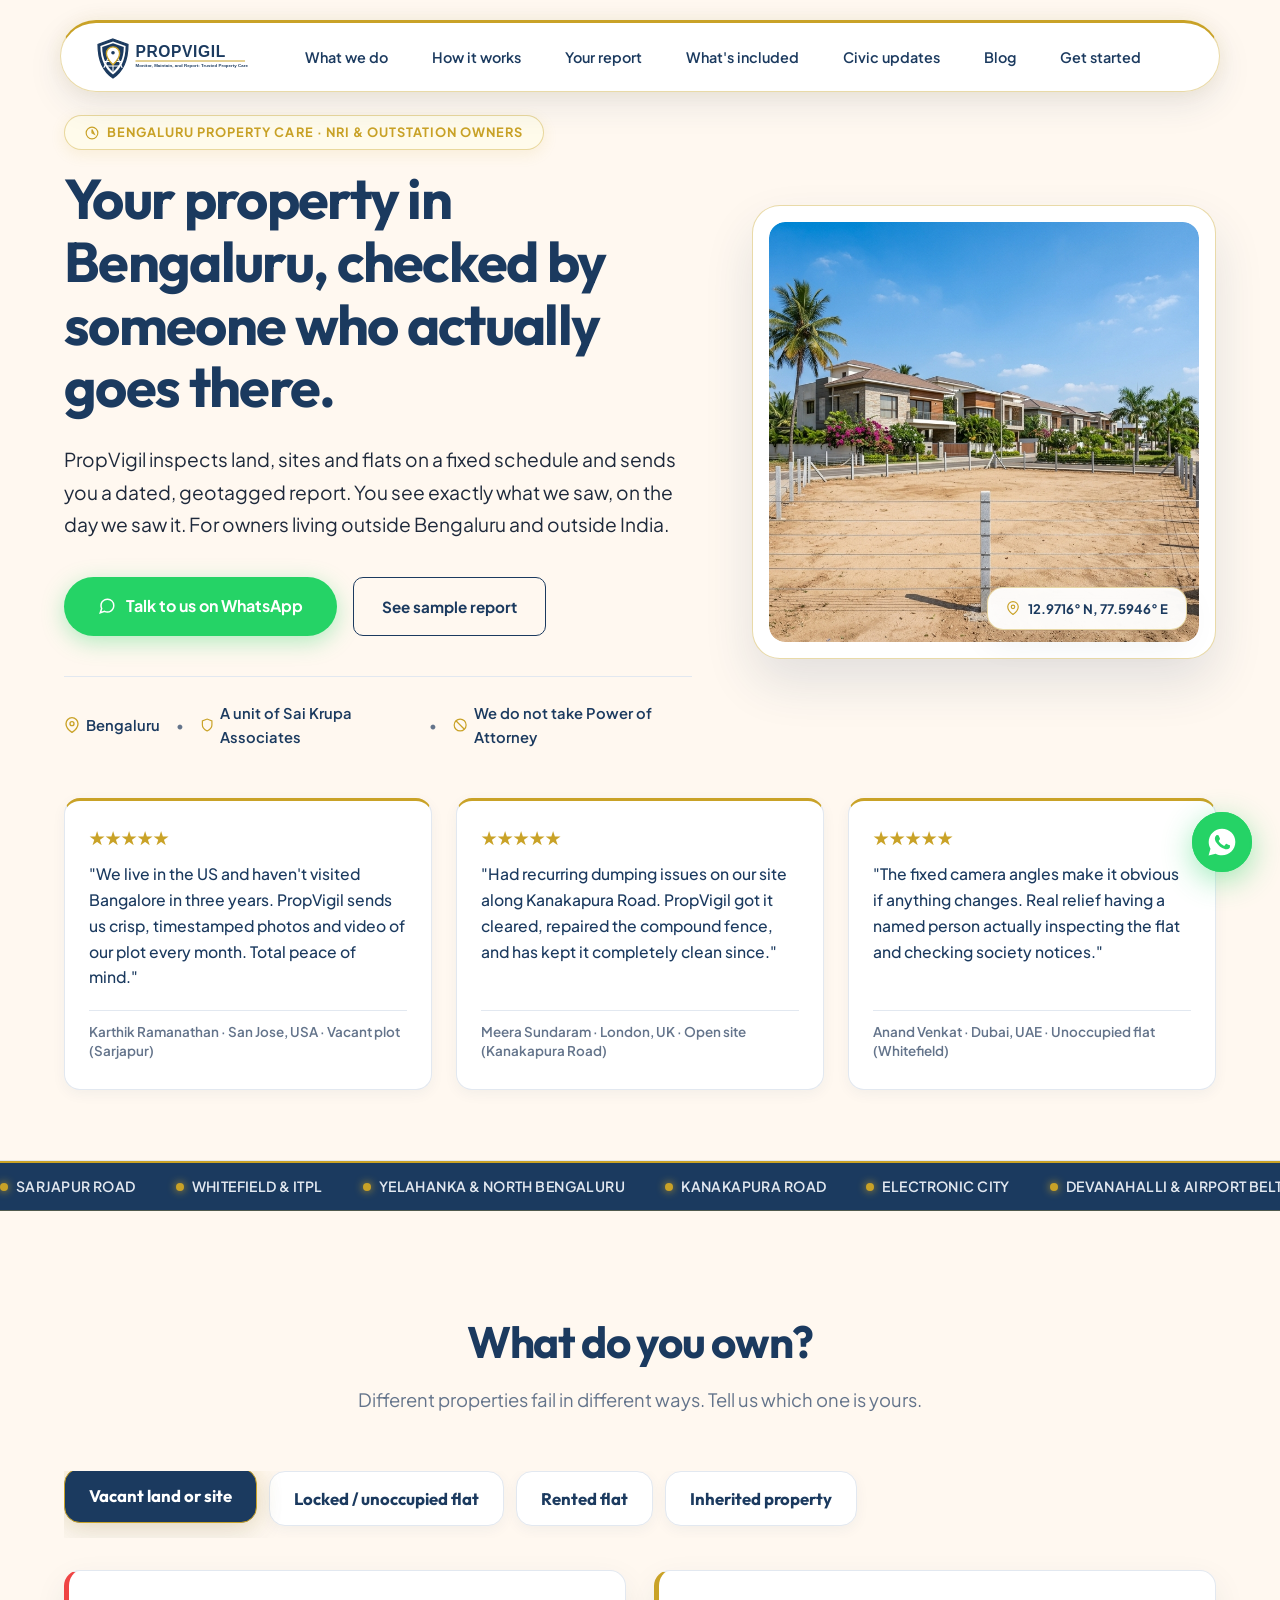
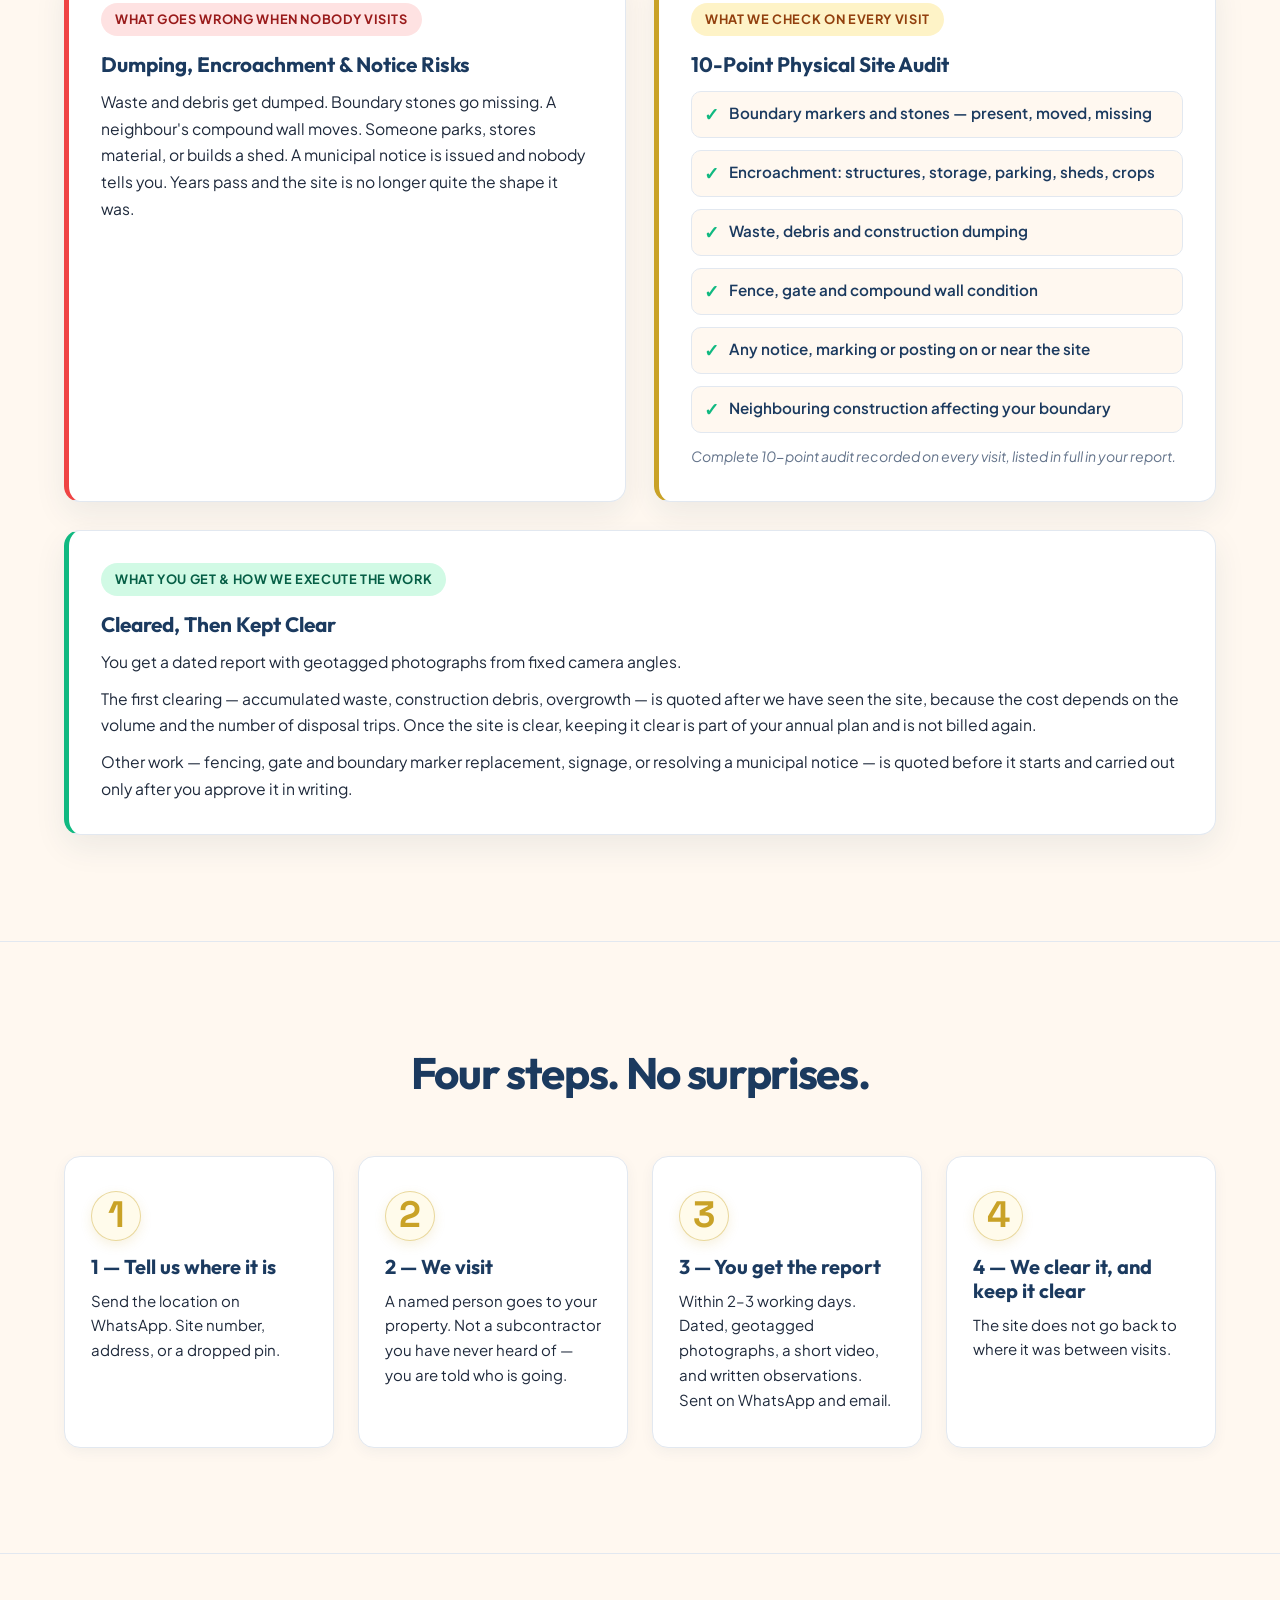
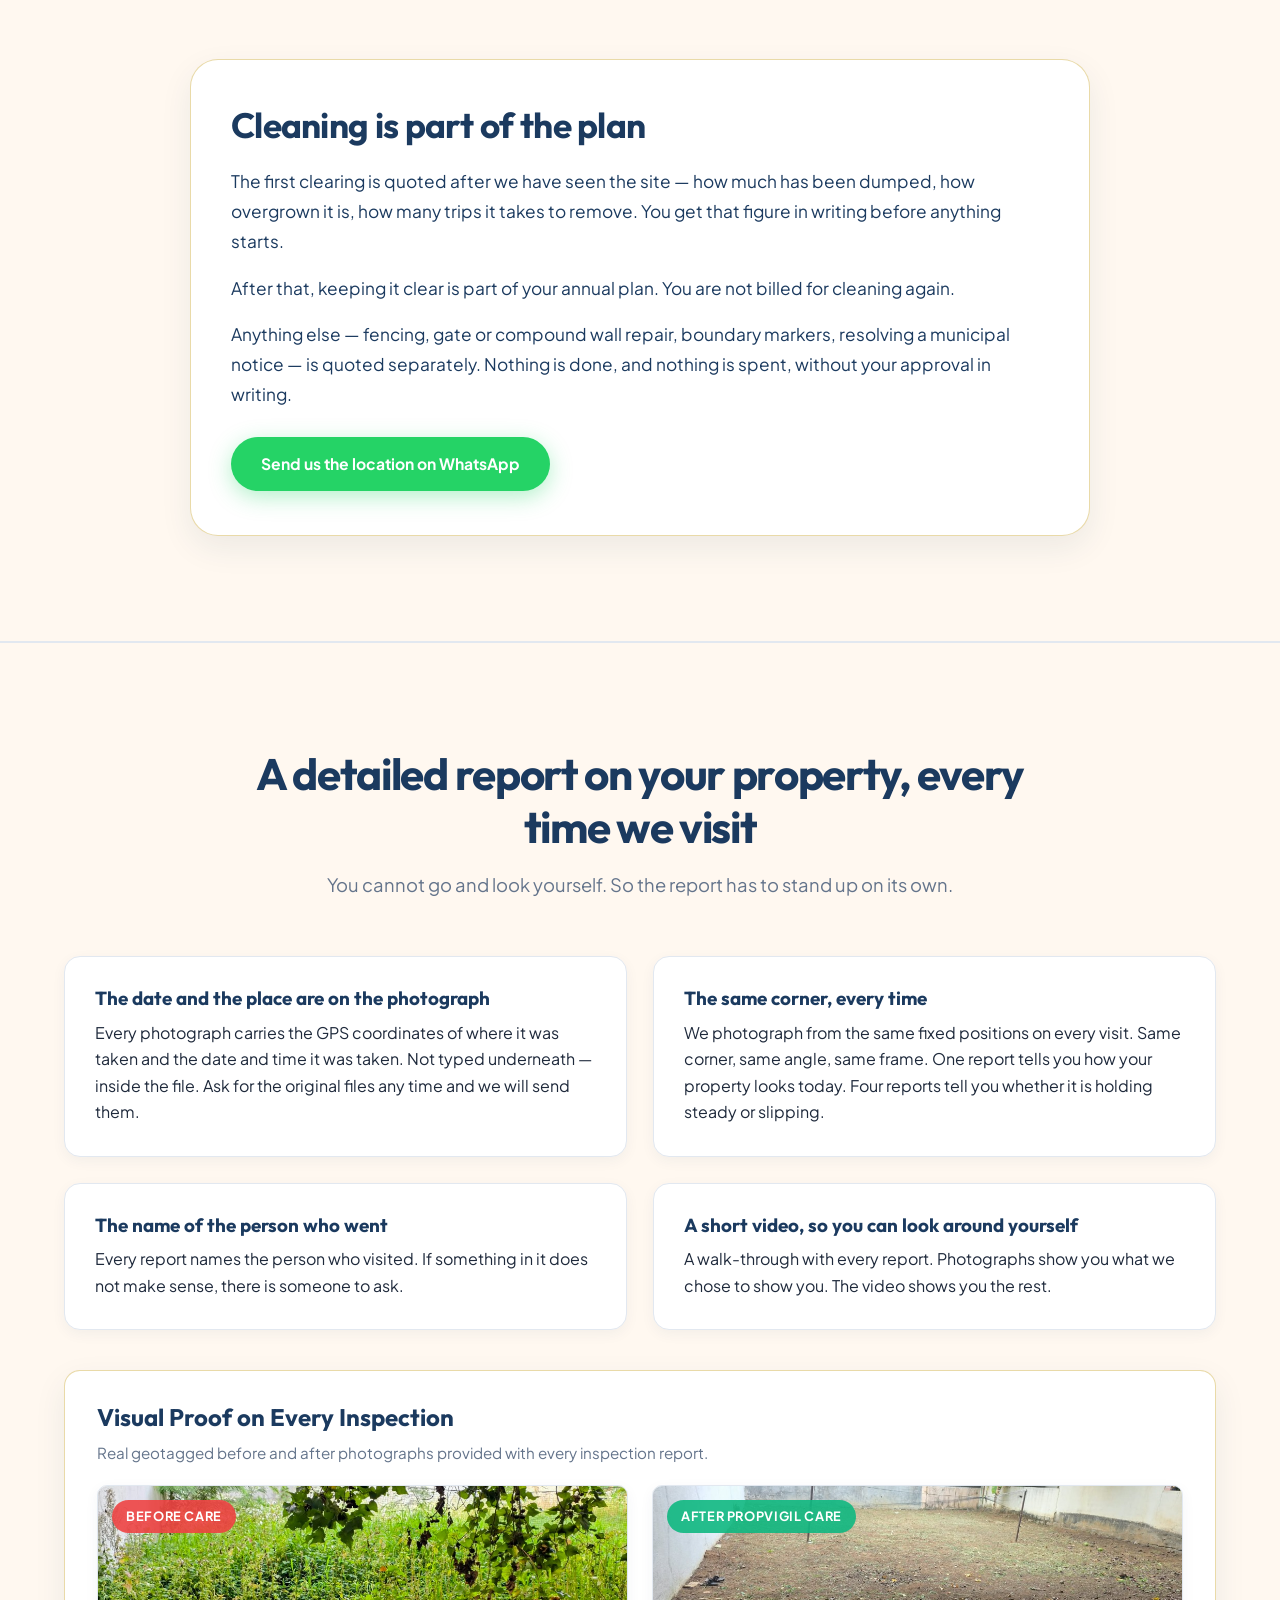
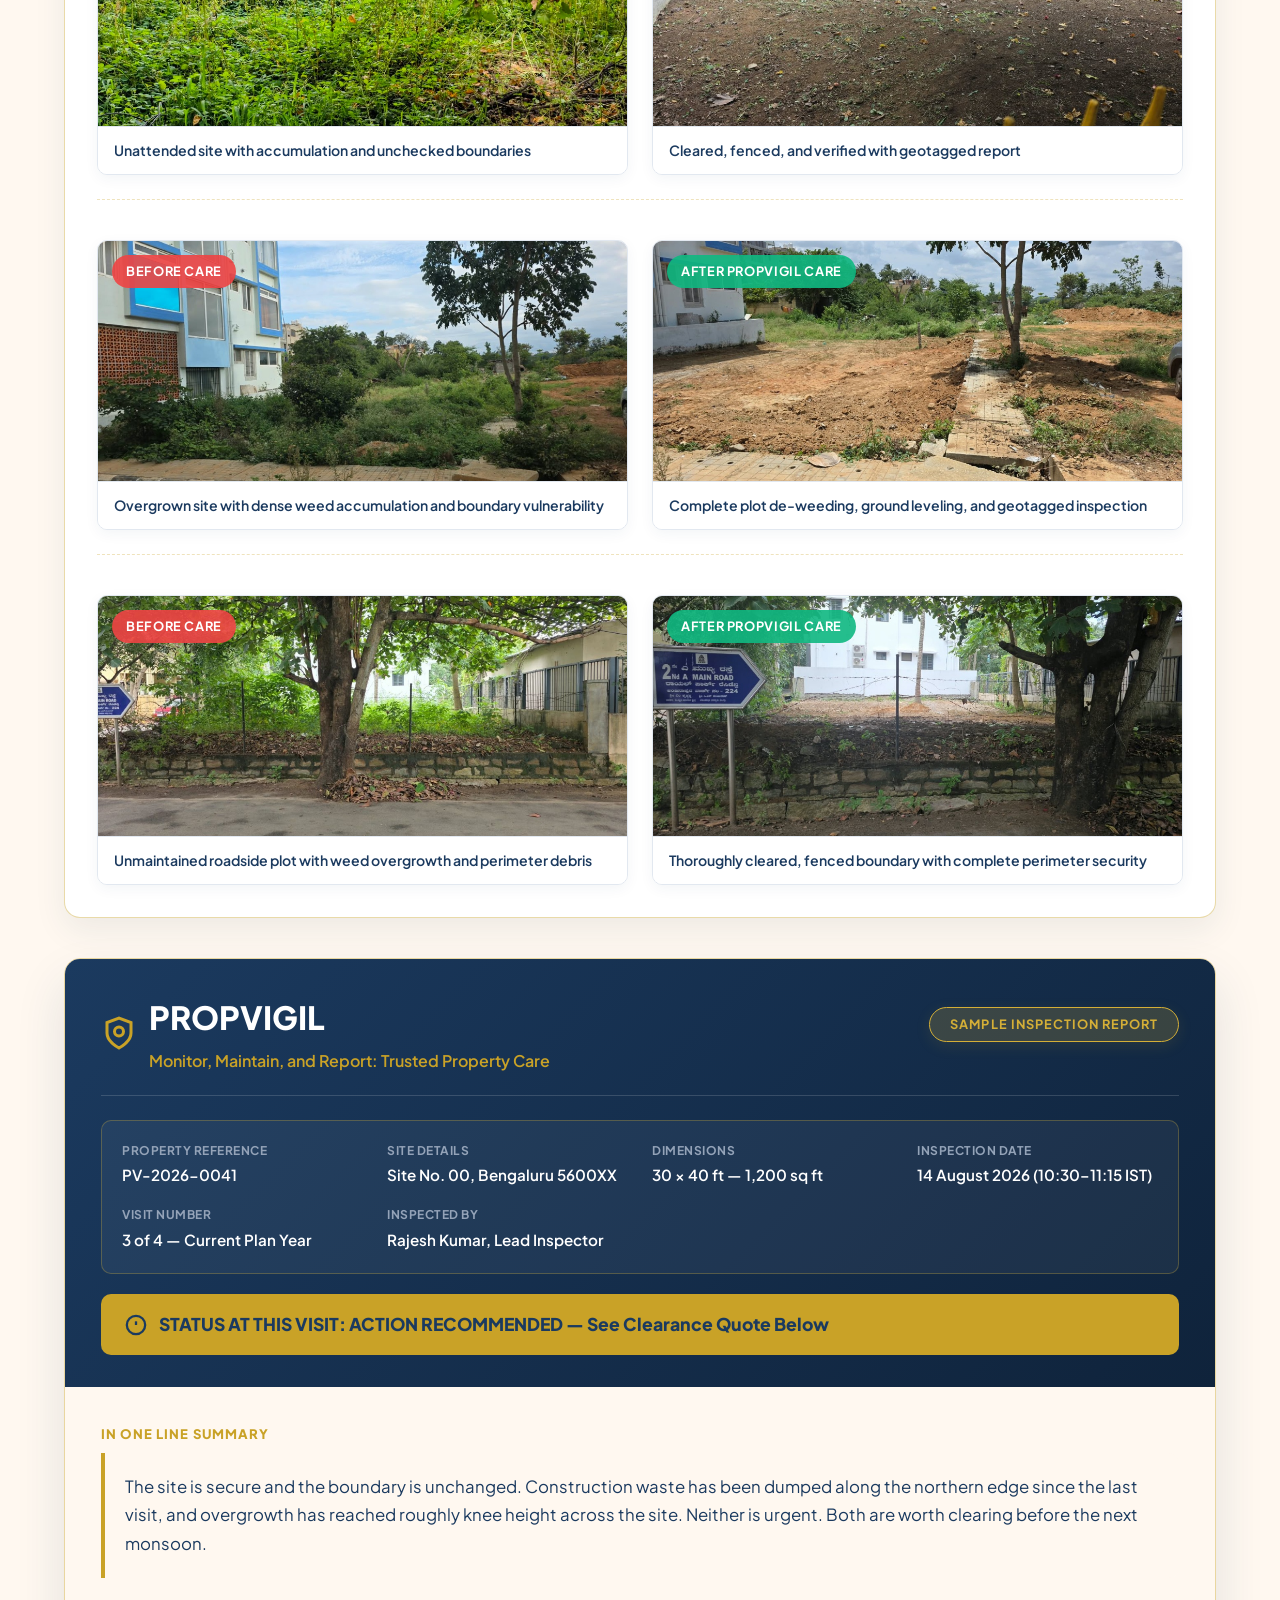
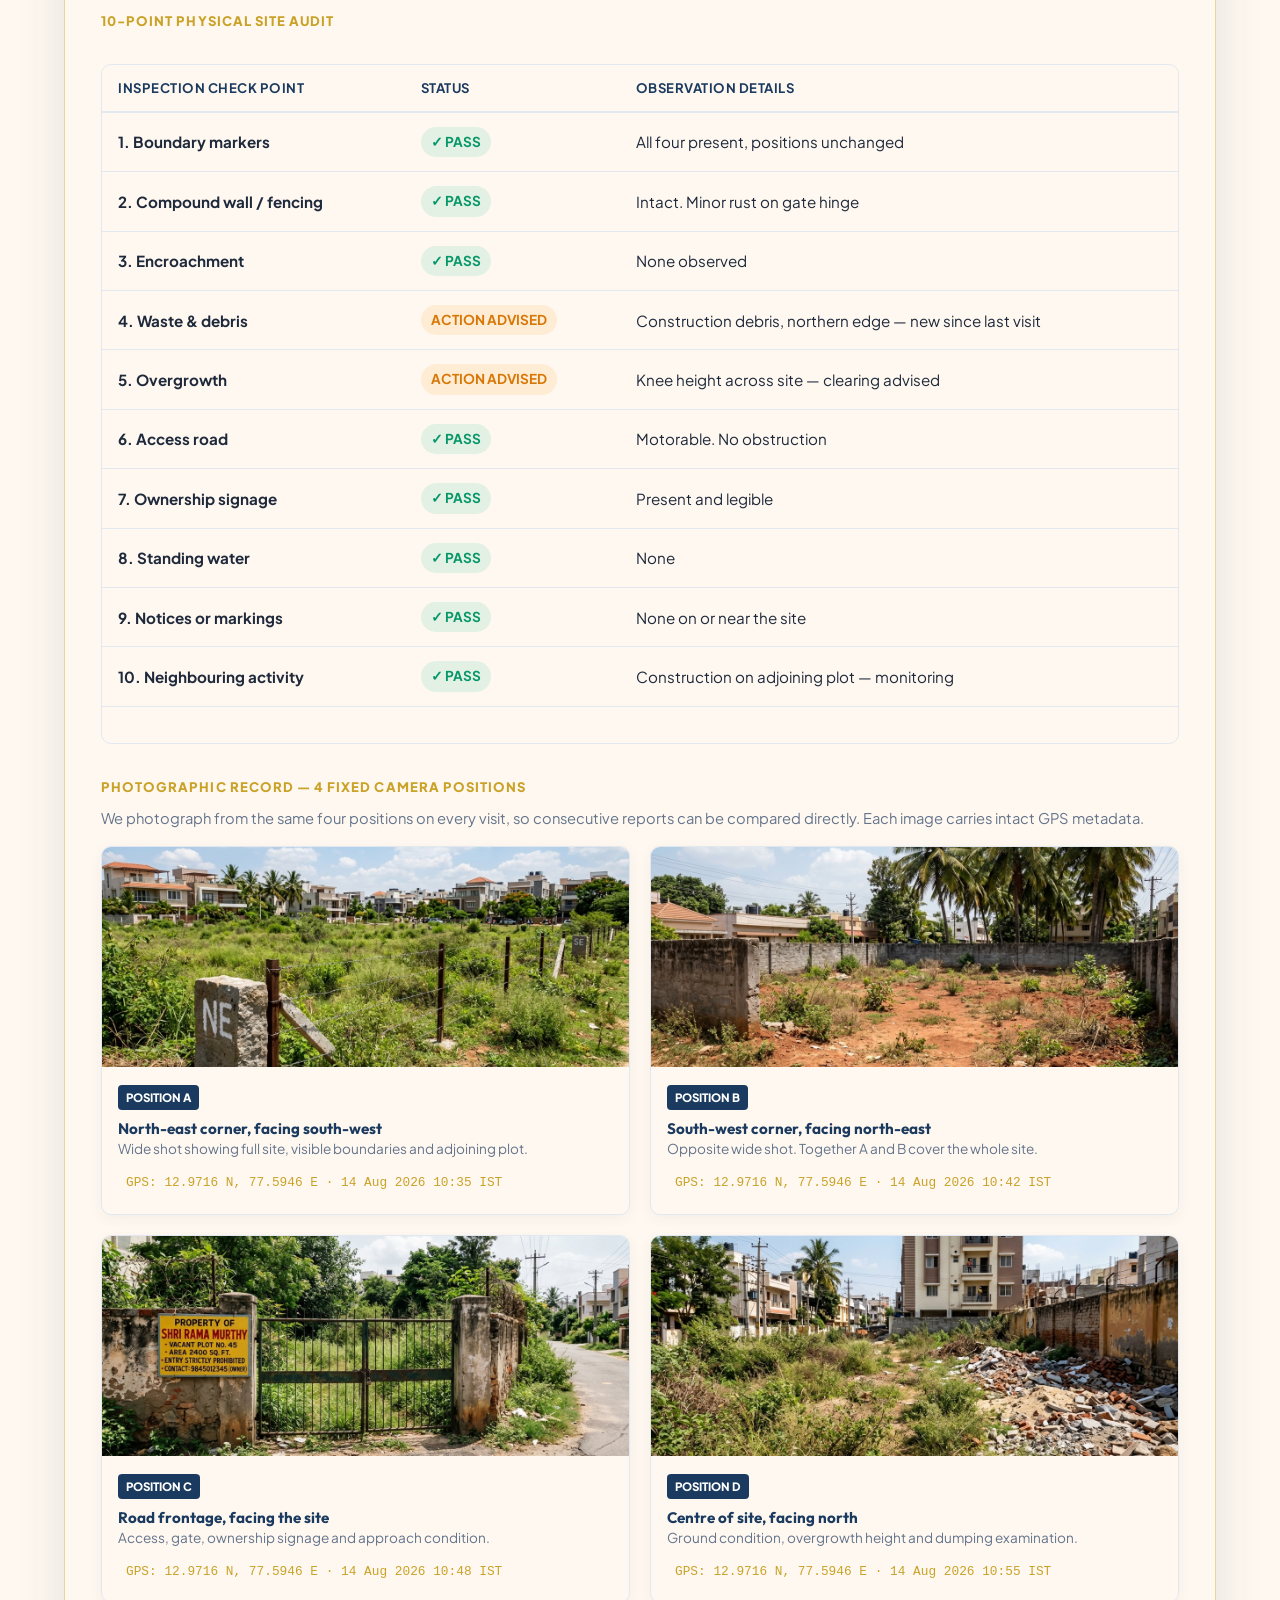
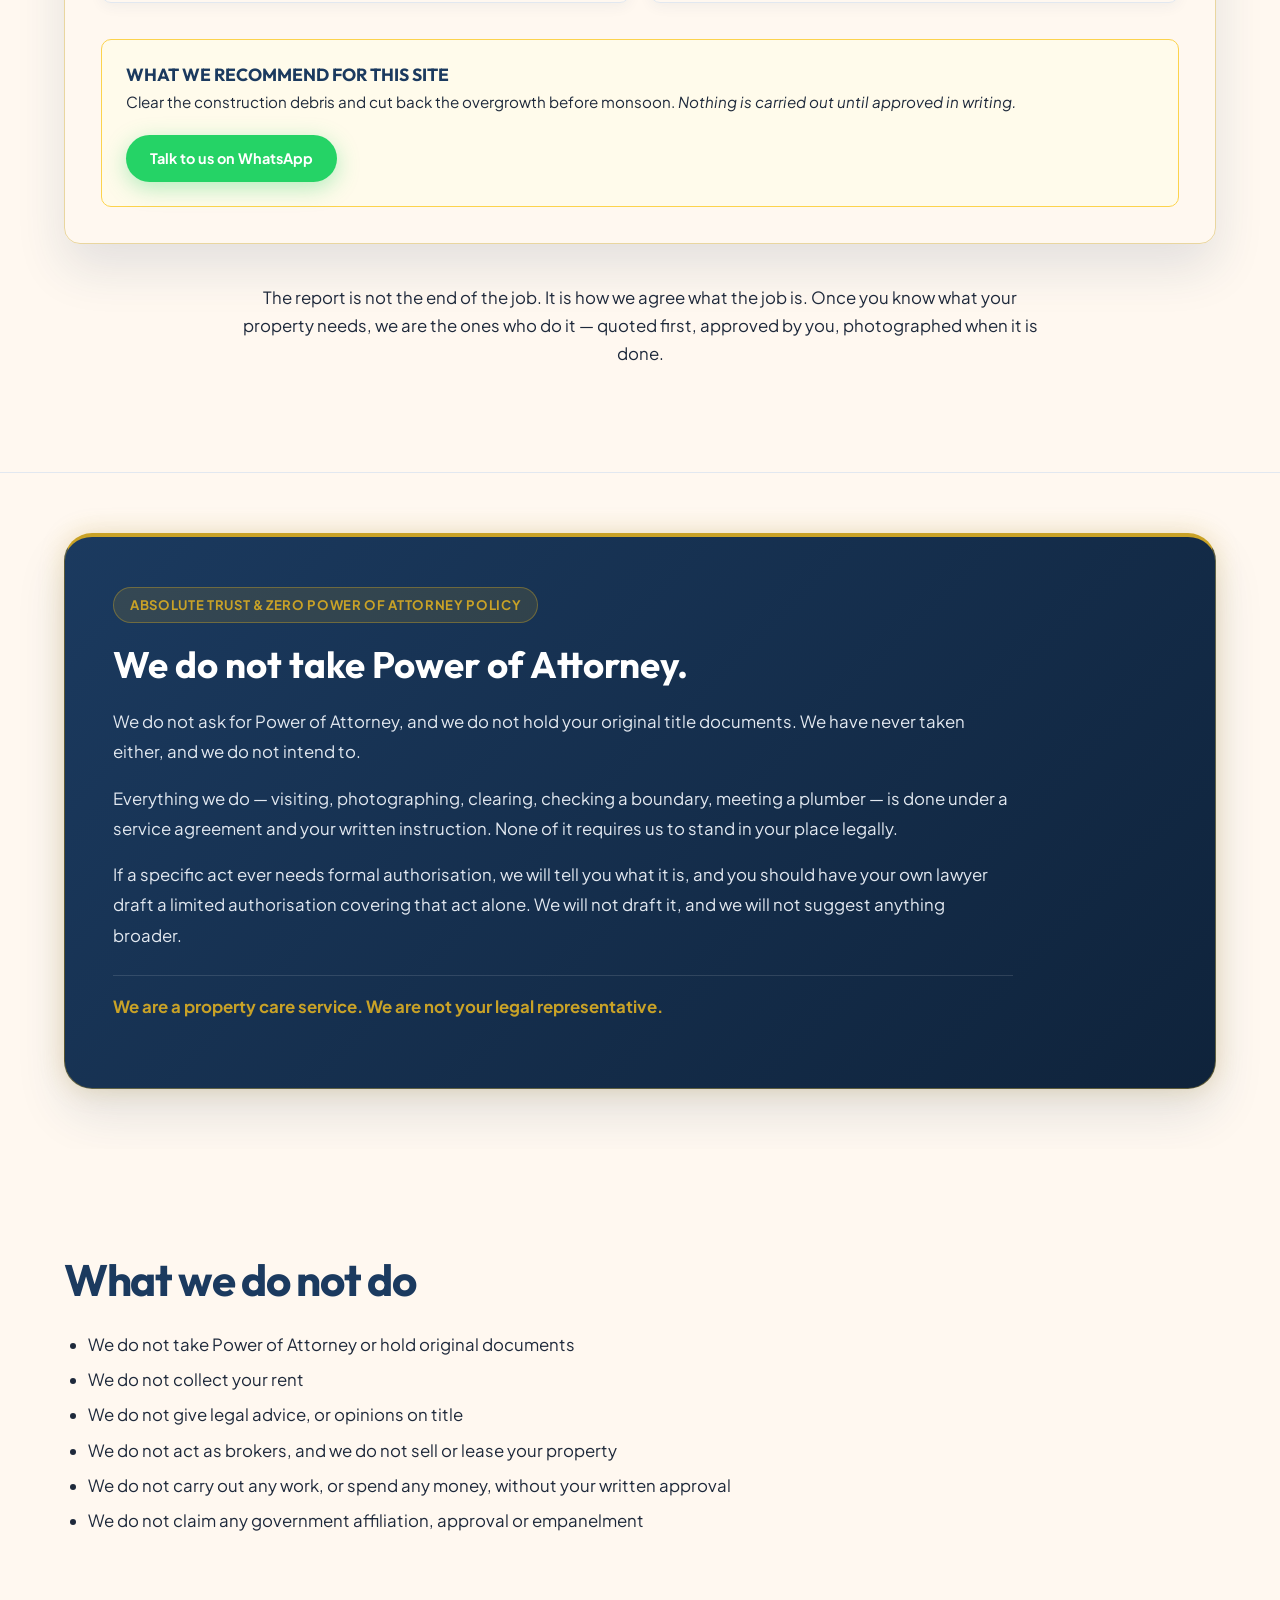
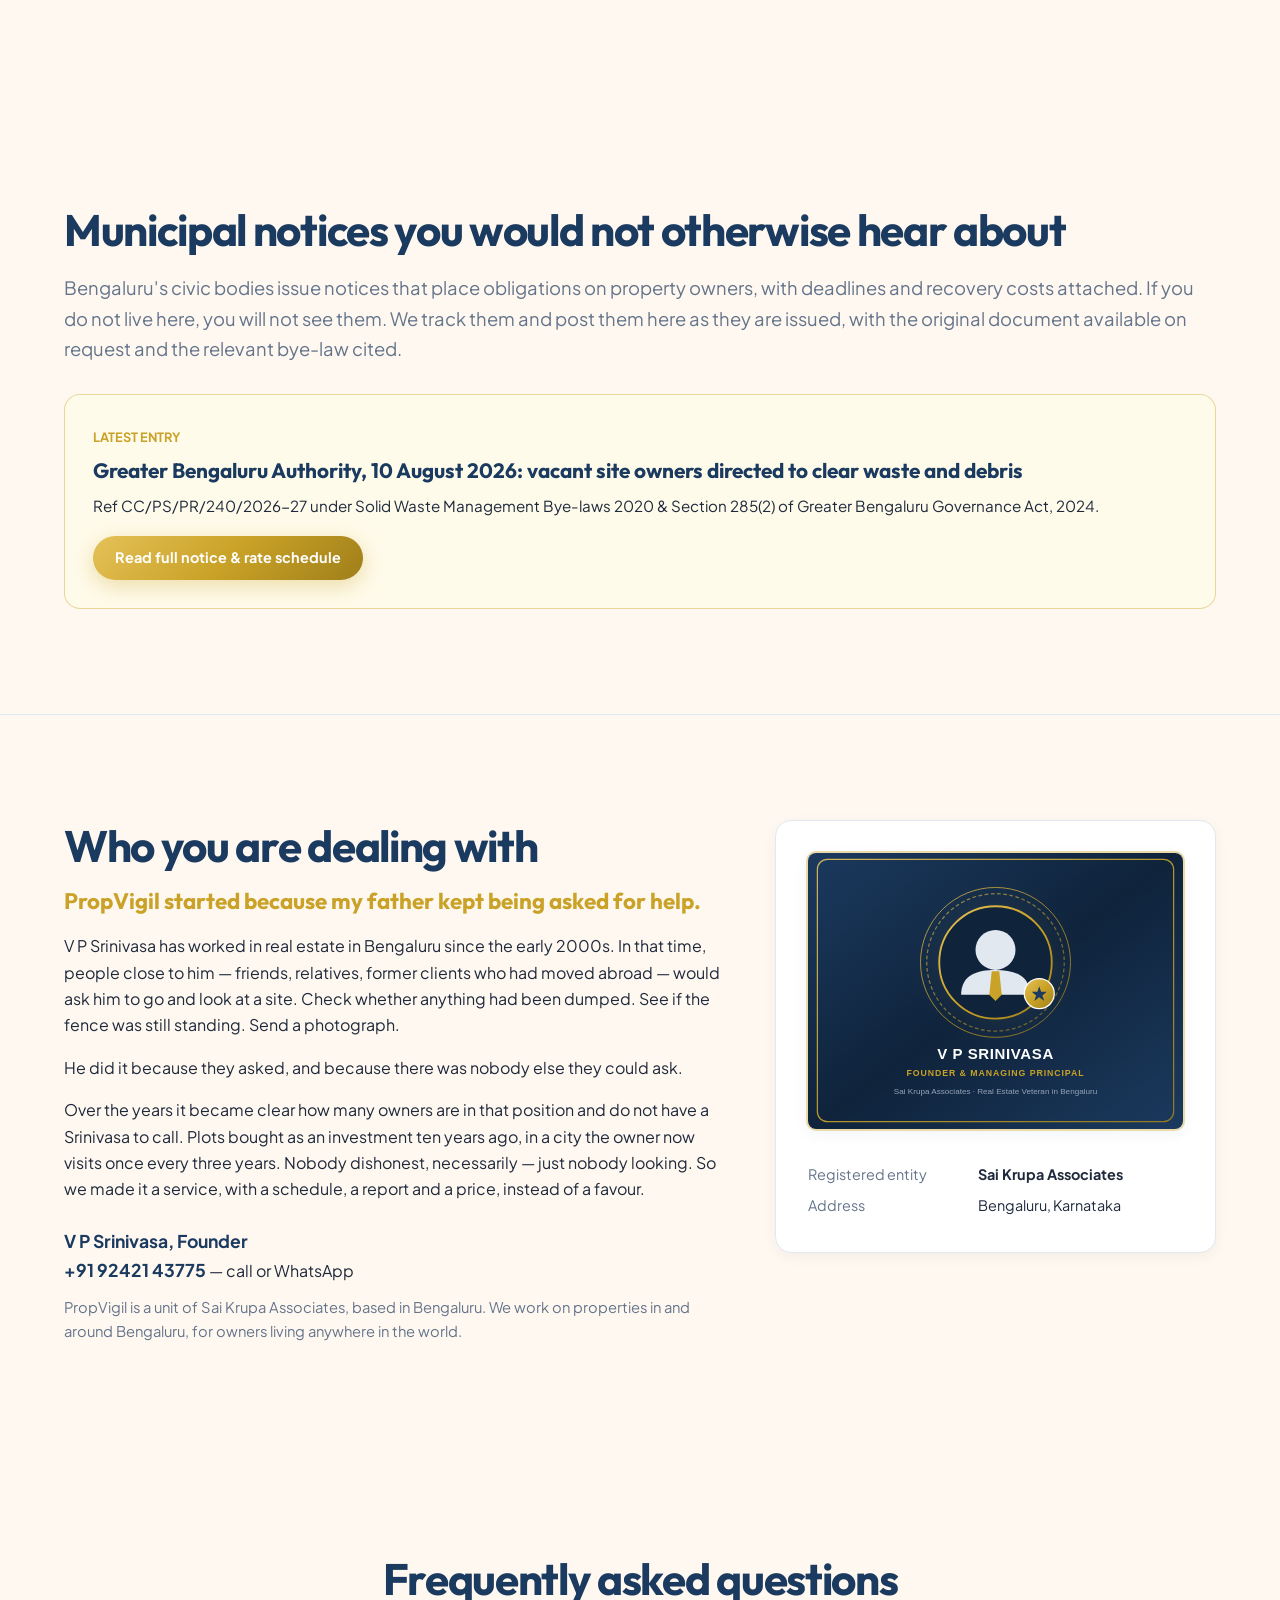
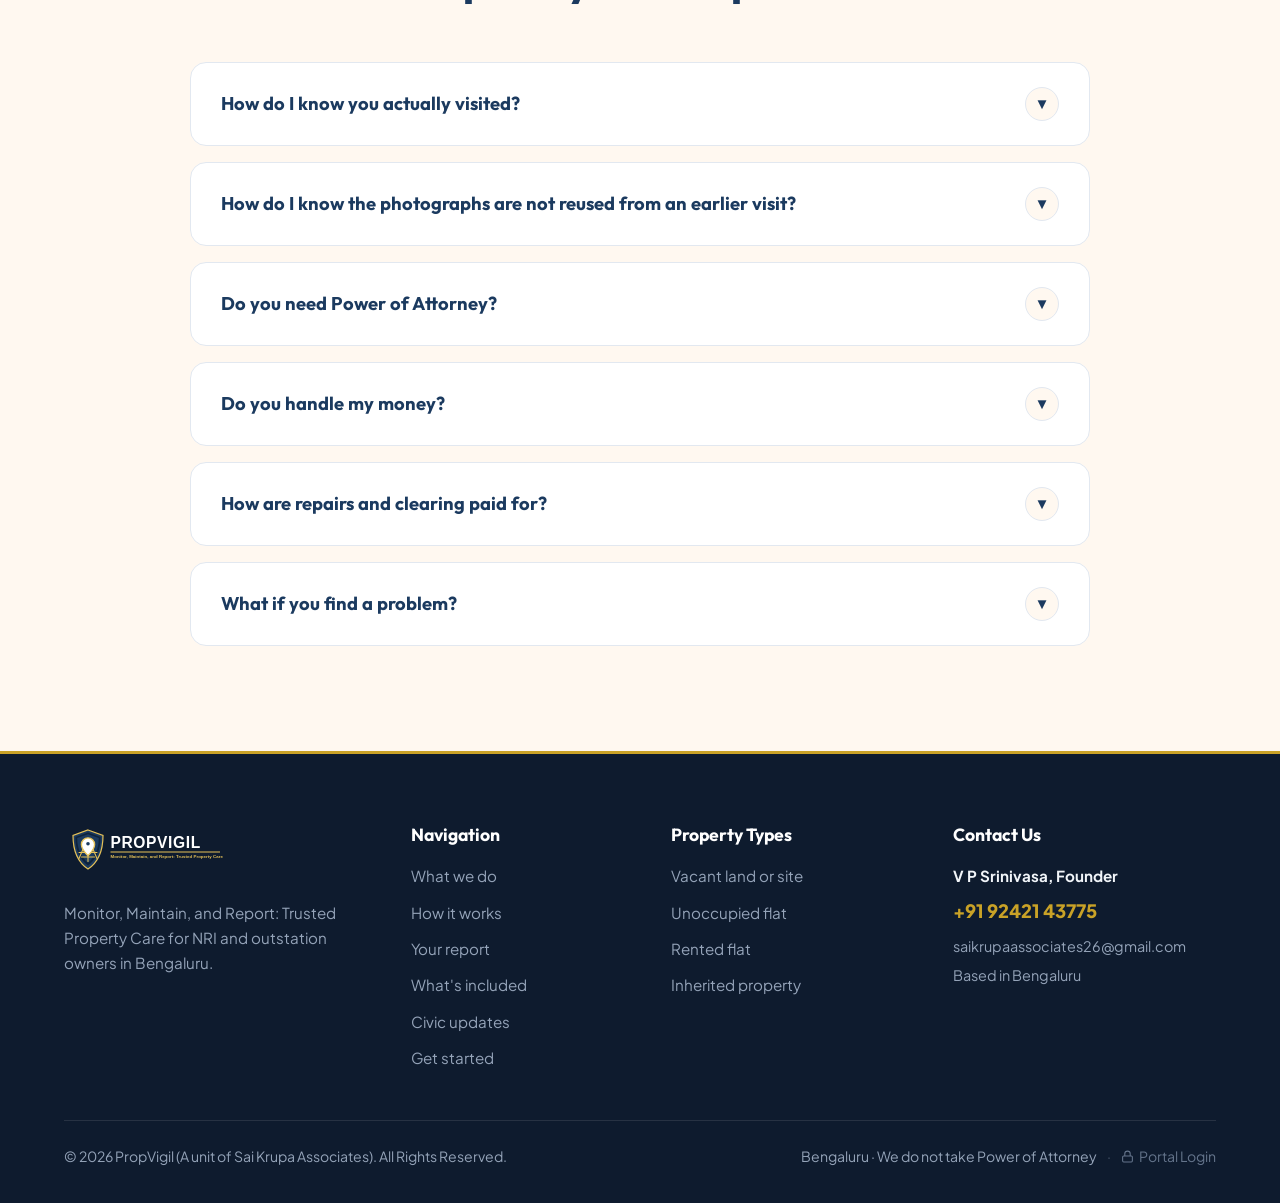
==== commit ed5be06d: "Update index.html" ====
--- a/index.html
+++ b/index.html
@@ -82,7 +82,7 @@
             </a>
 
             <a href="#the-report" class="btn btn-secondary" style="padding: 16px 28px; font-size: 0.95rem; background: var(--bg-white); border: 1.5px solid var(--brand-navy); color: var(--brand-navy); border-radius: var(--radius-sm); font-weight: 700; display: inline-flex; align-items: center; gap: 8px;">
-              <span>See sample report — live on site</span>
+              <span>See sample report</span>
             </a>
           </div>
 
